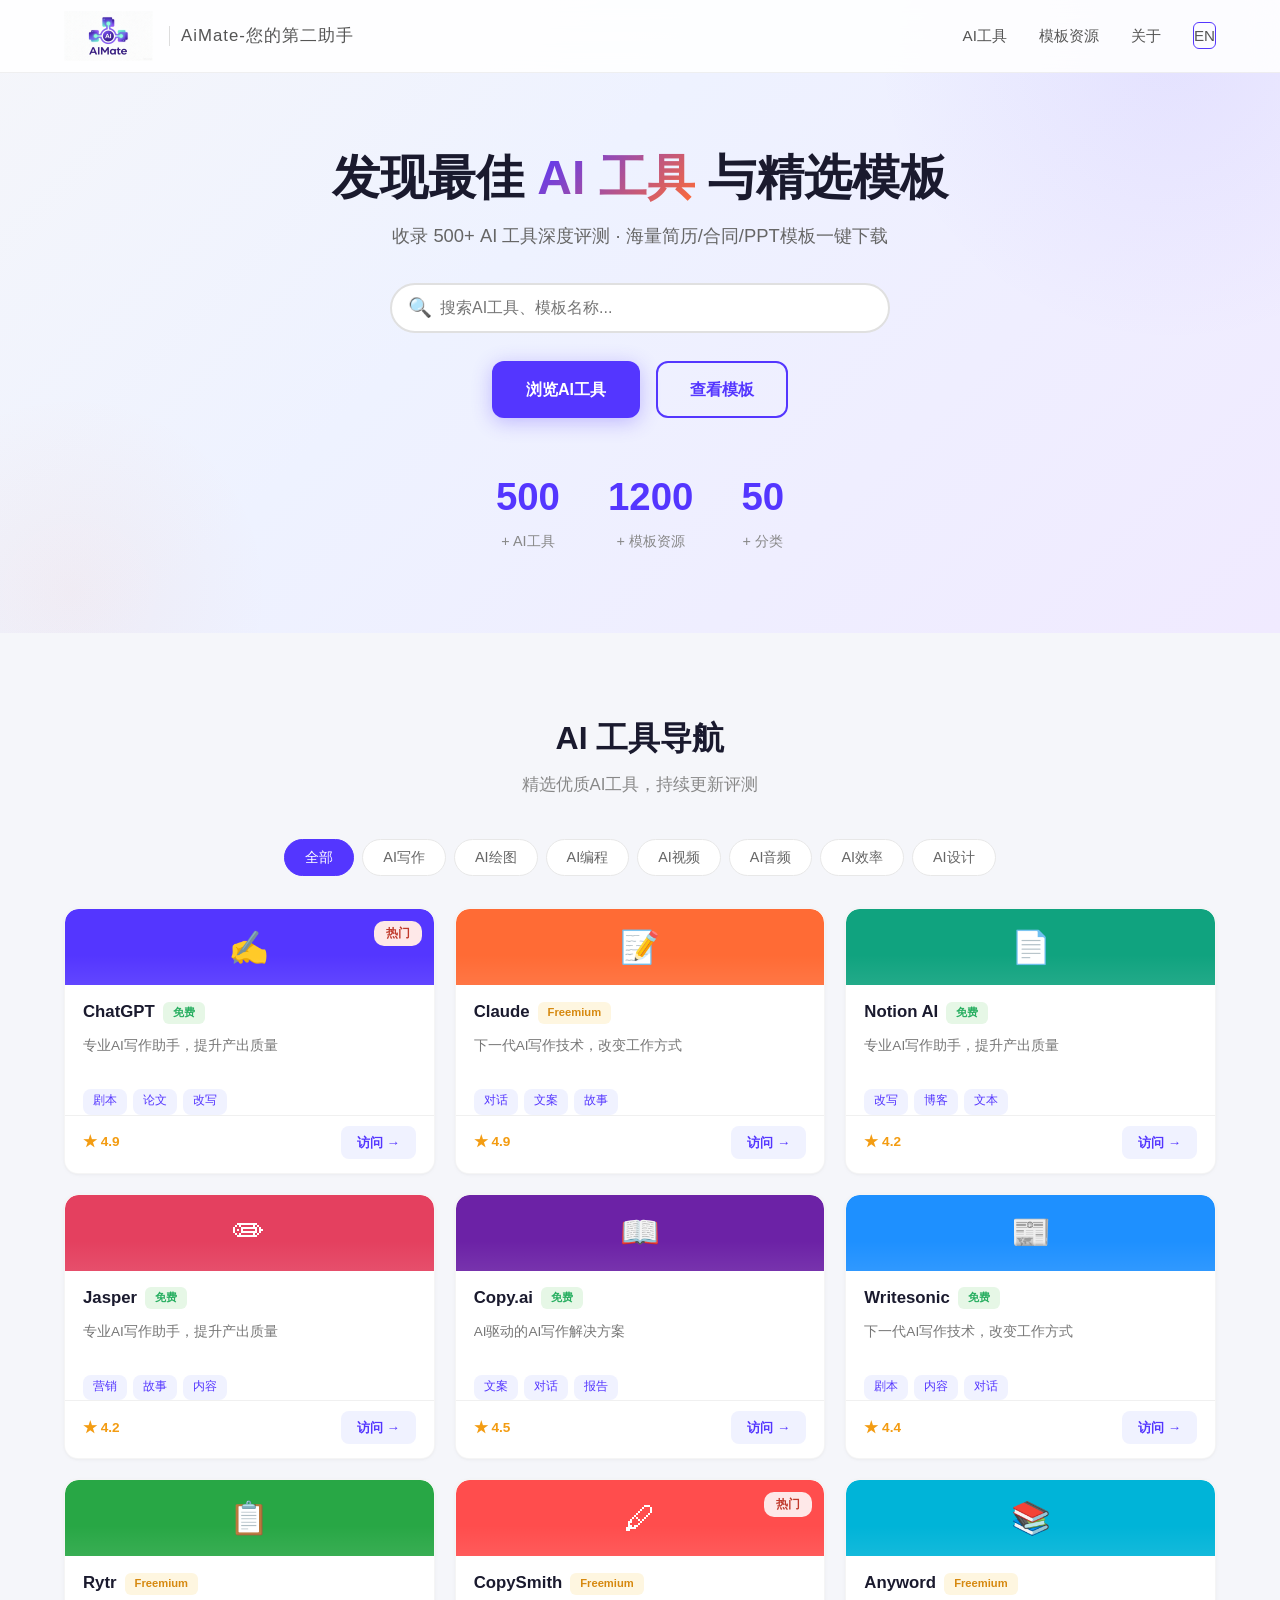
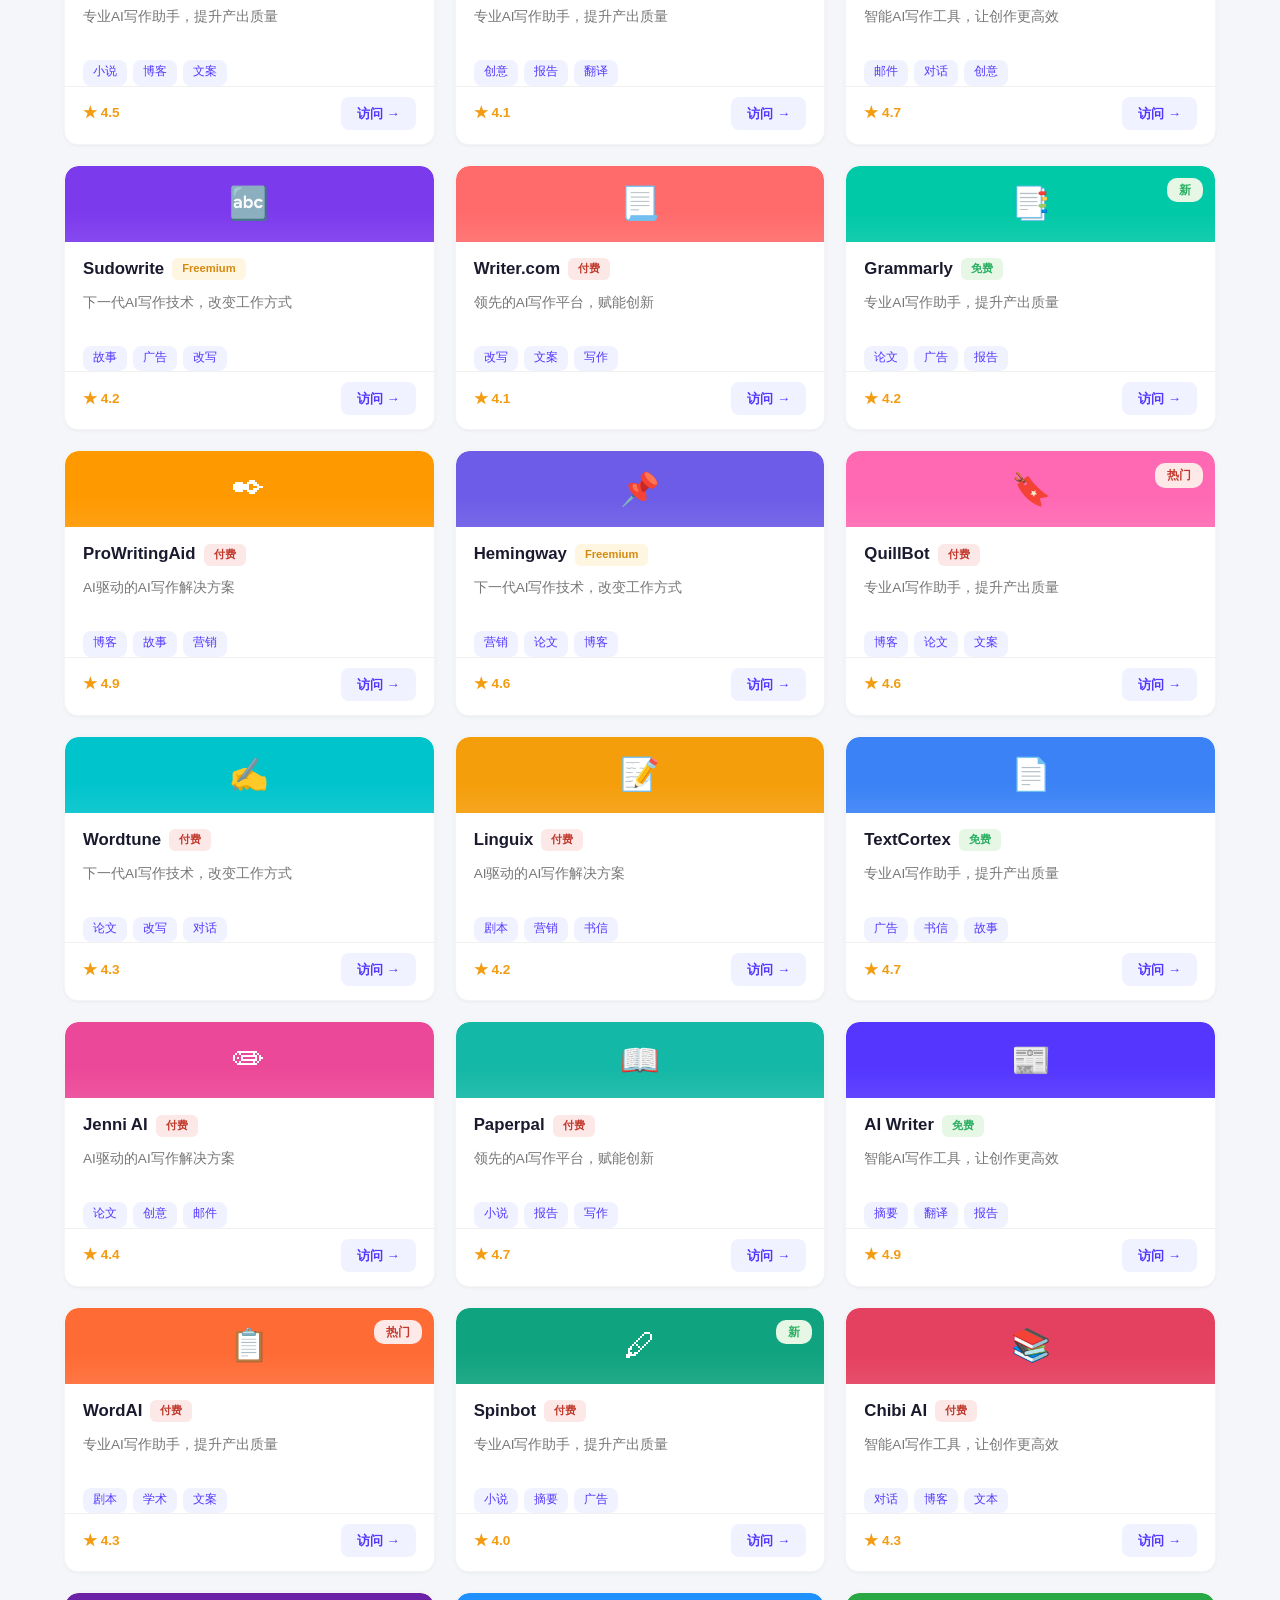
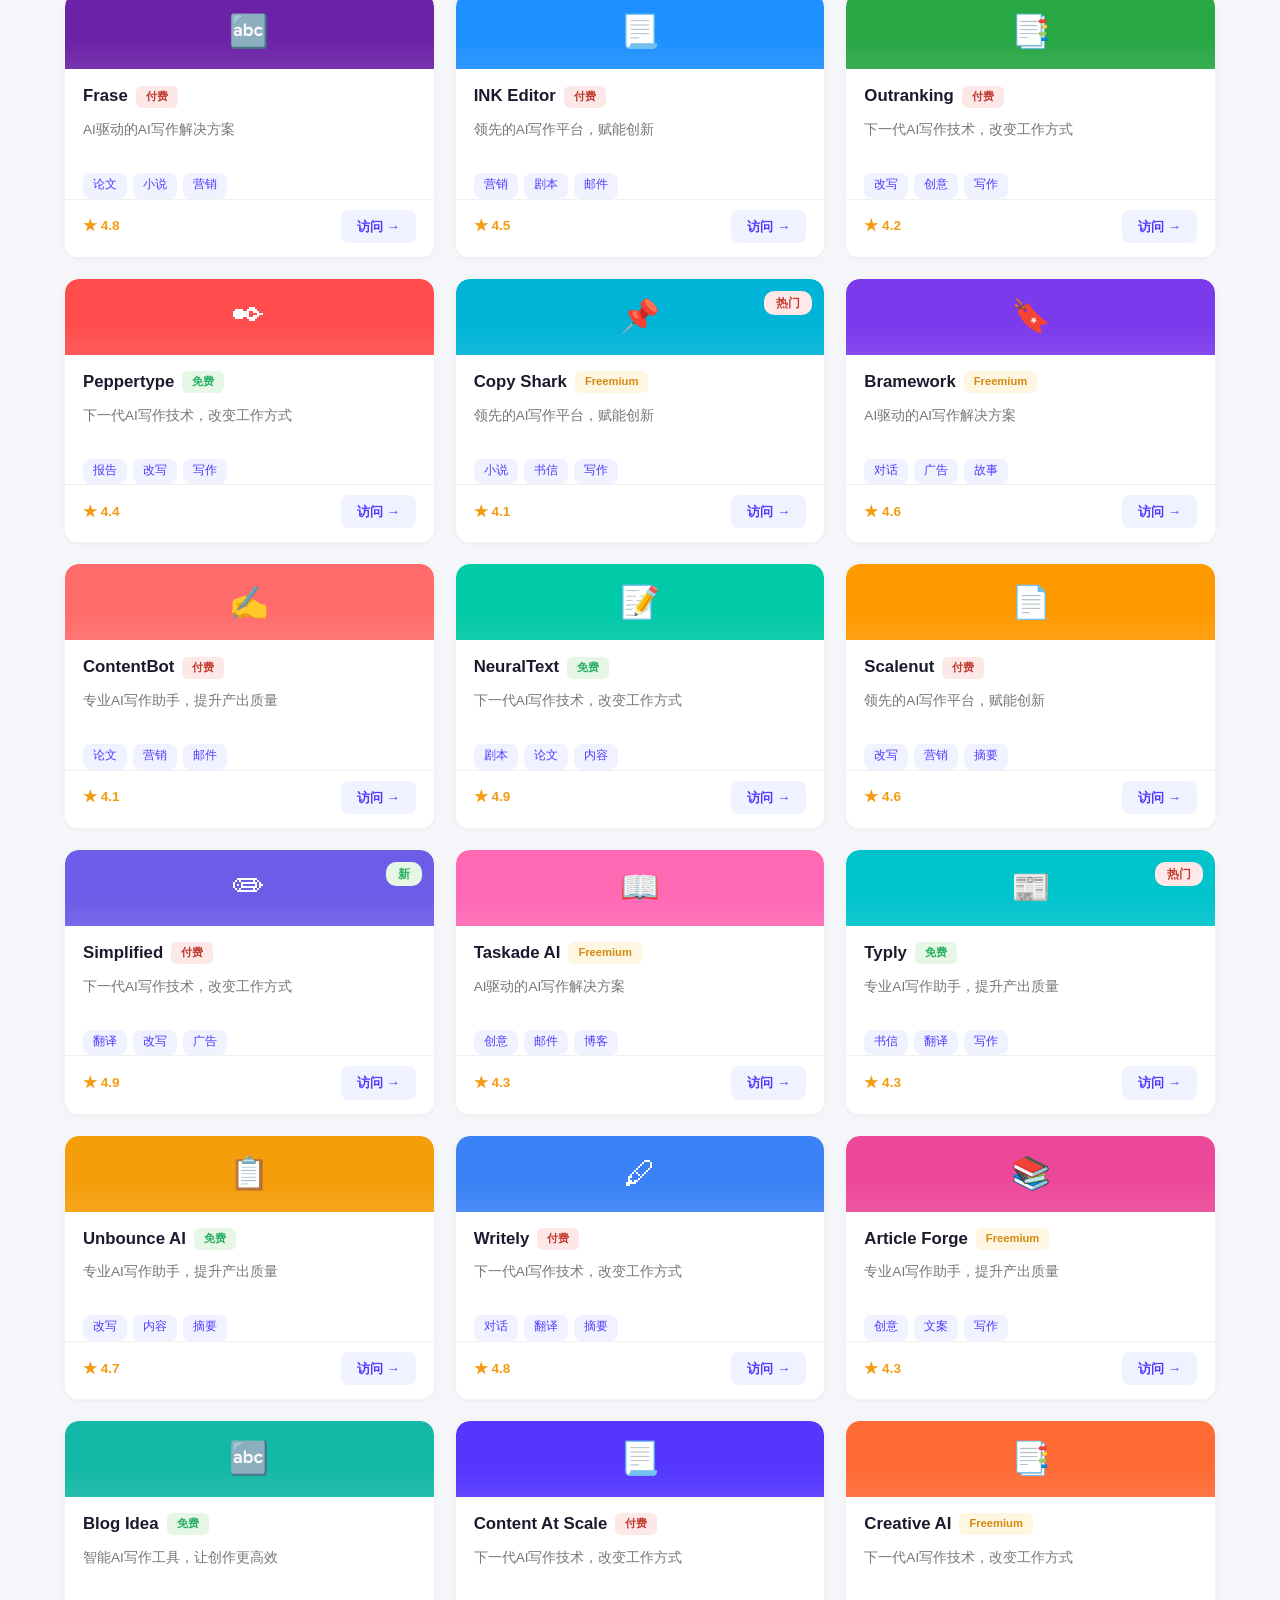
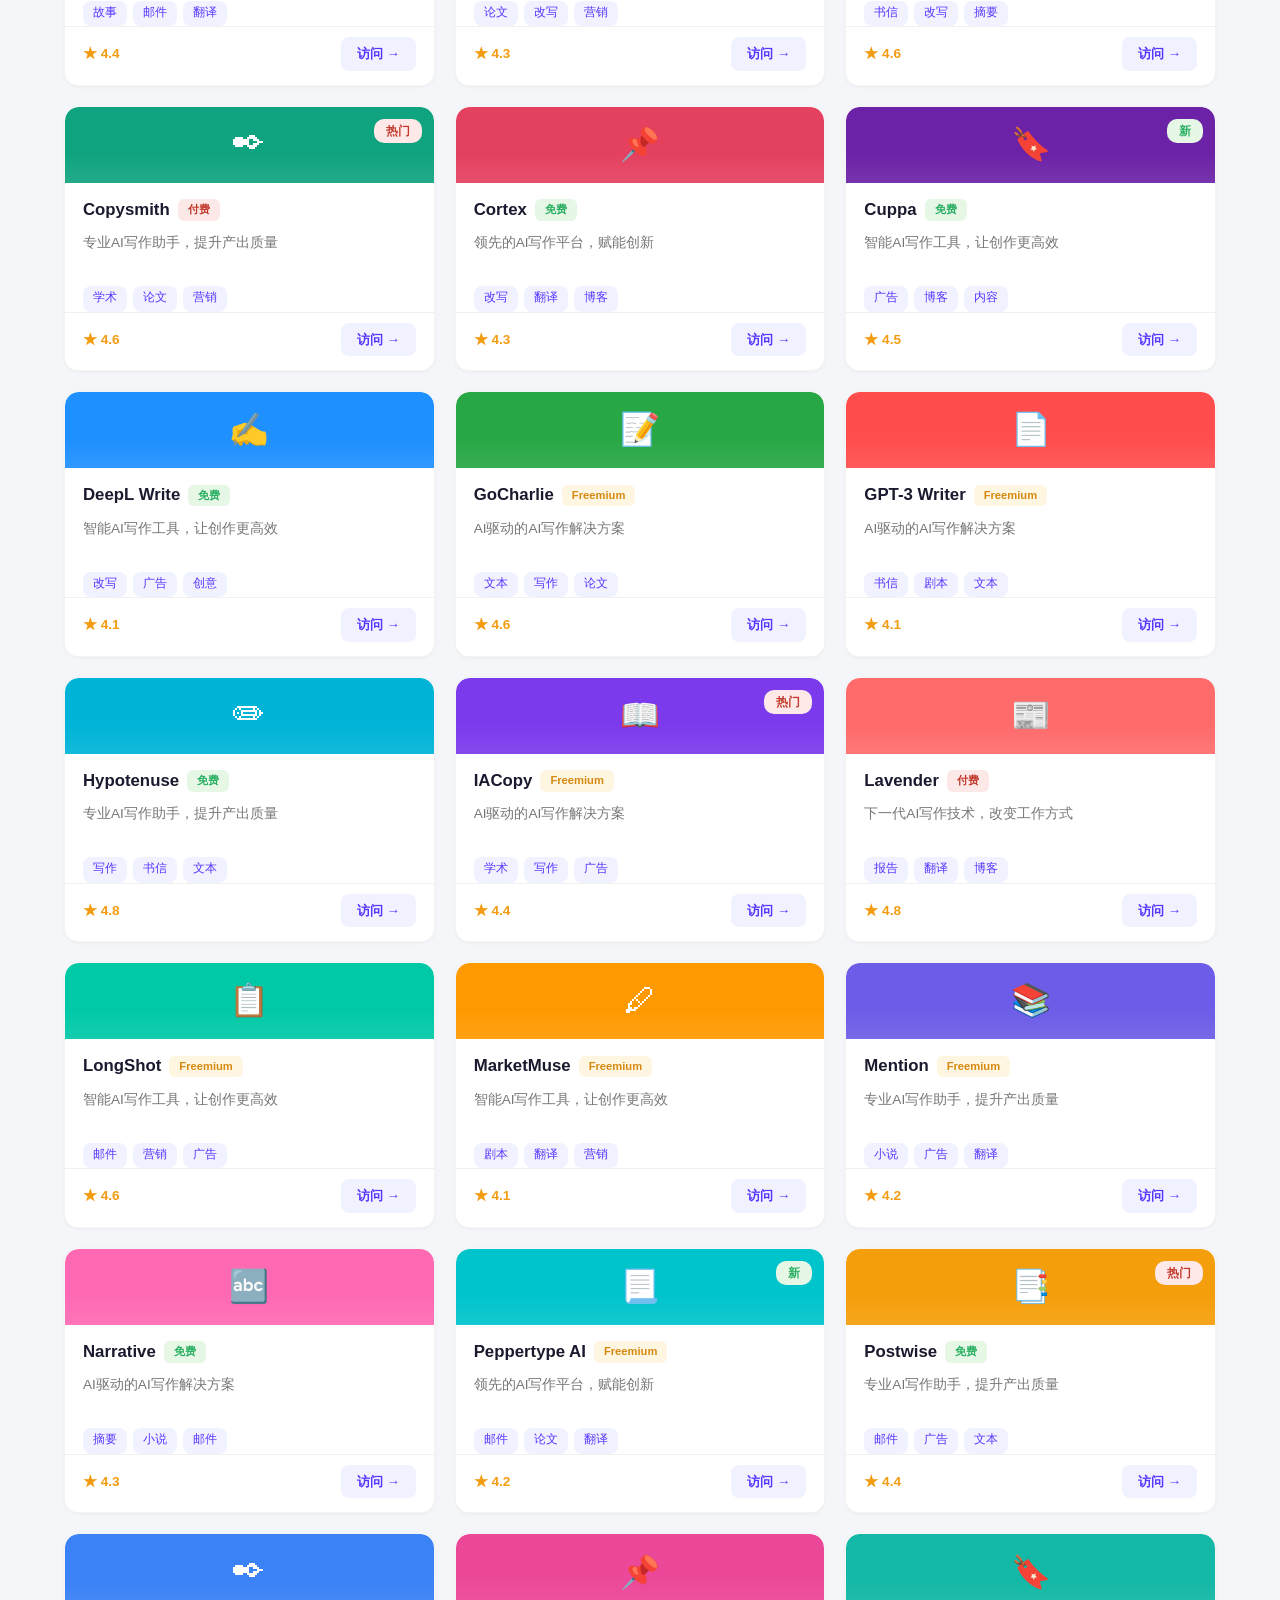
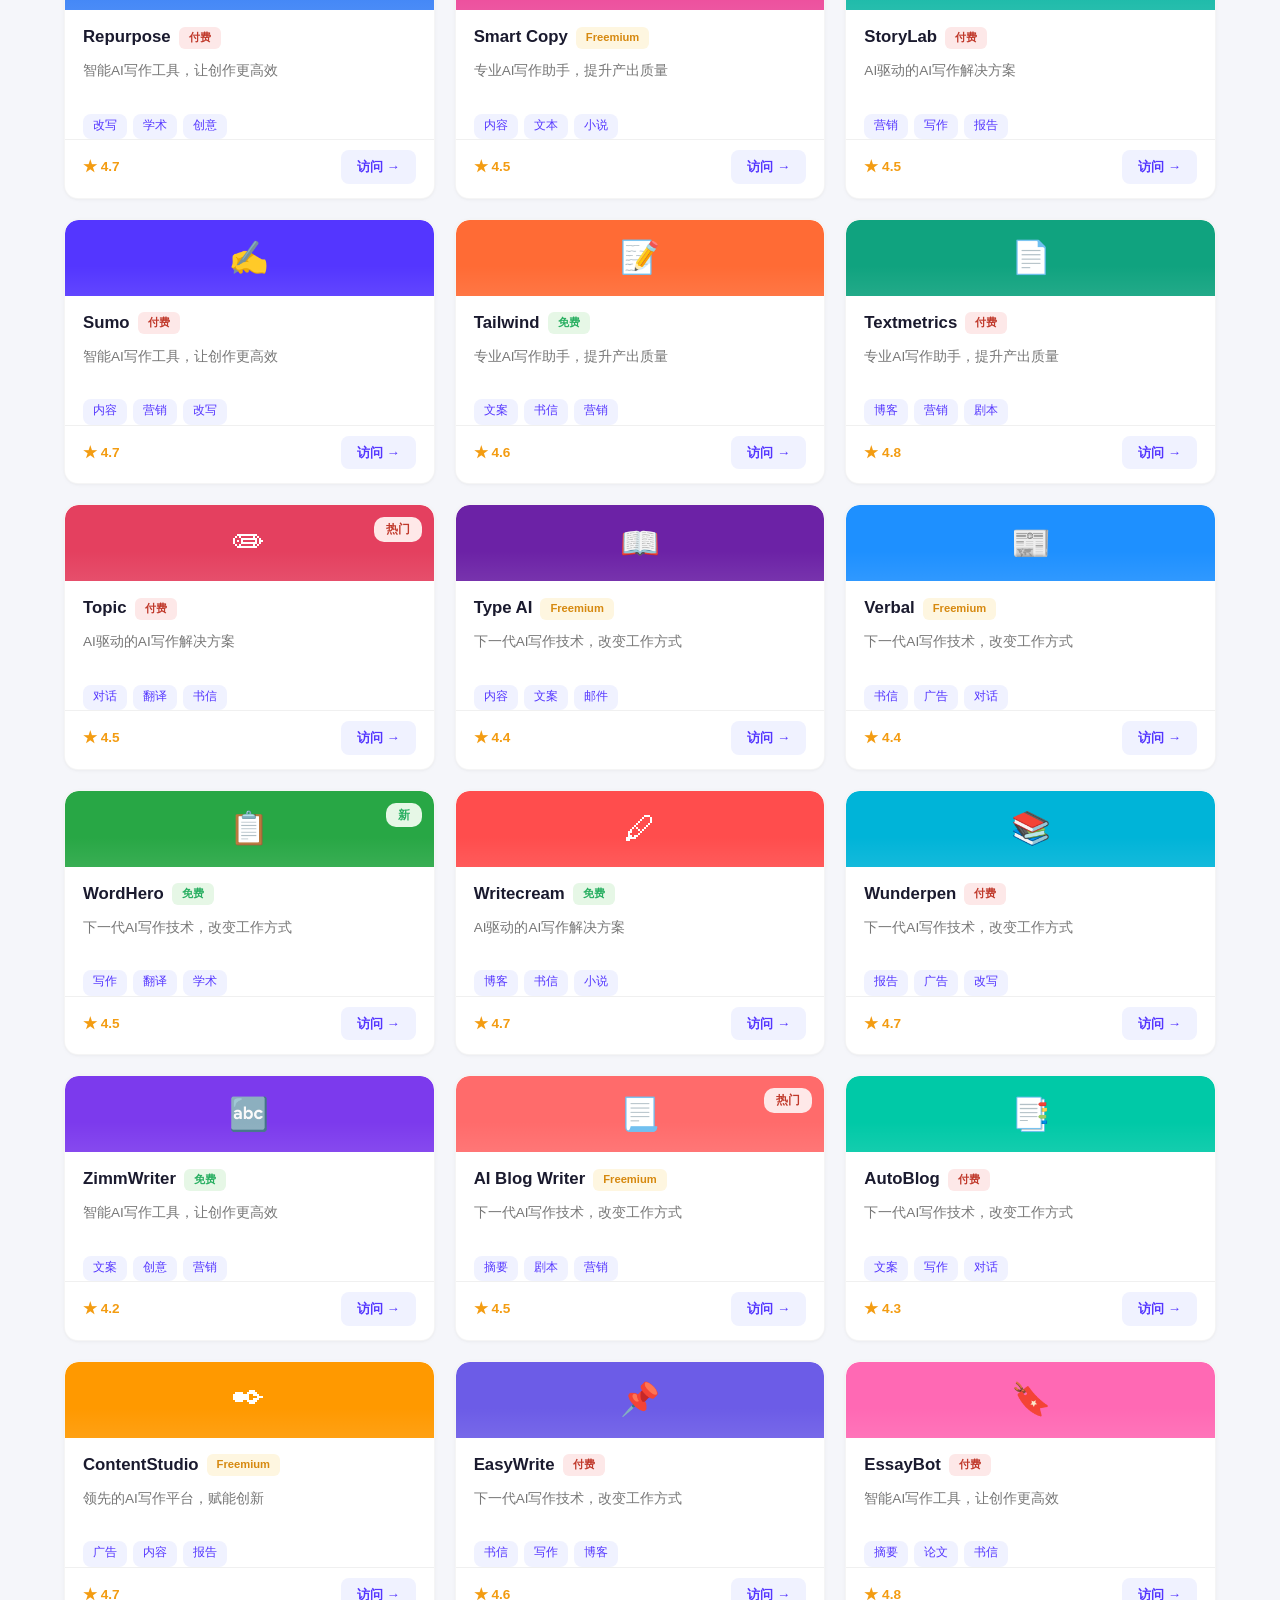
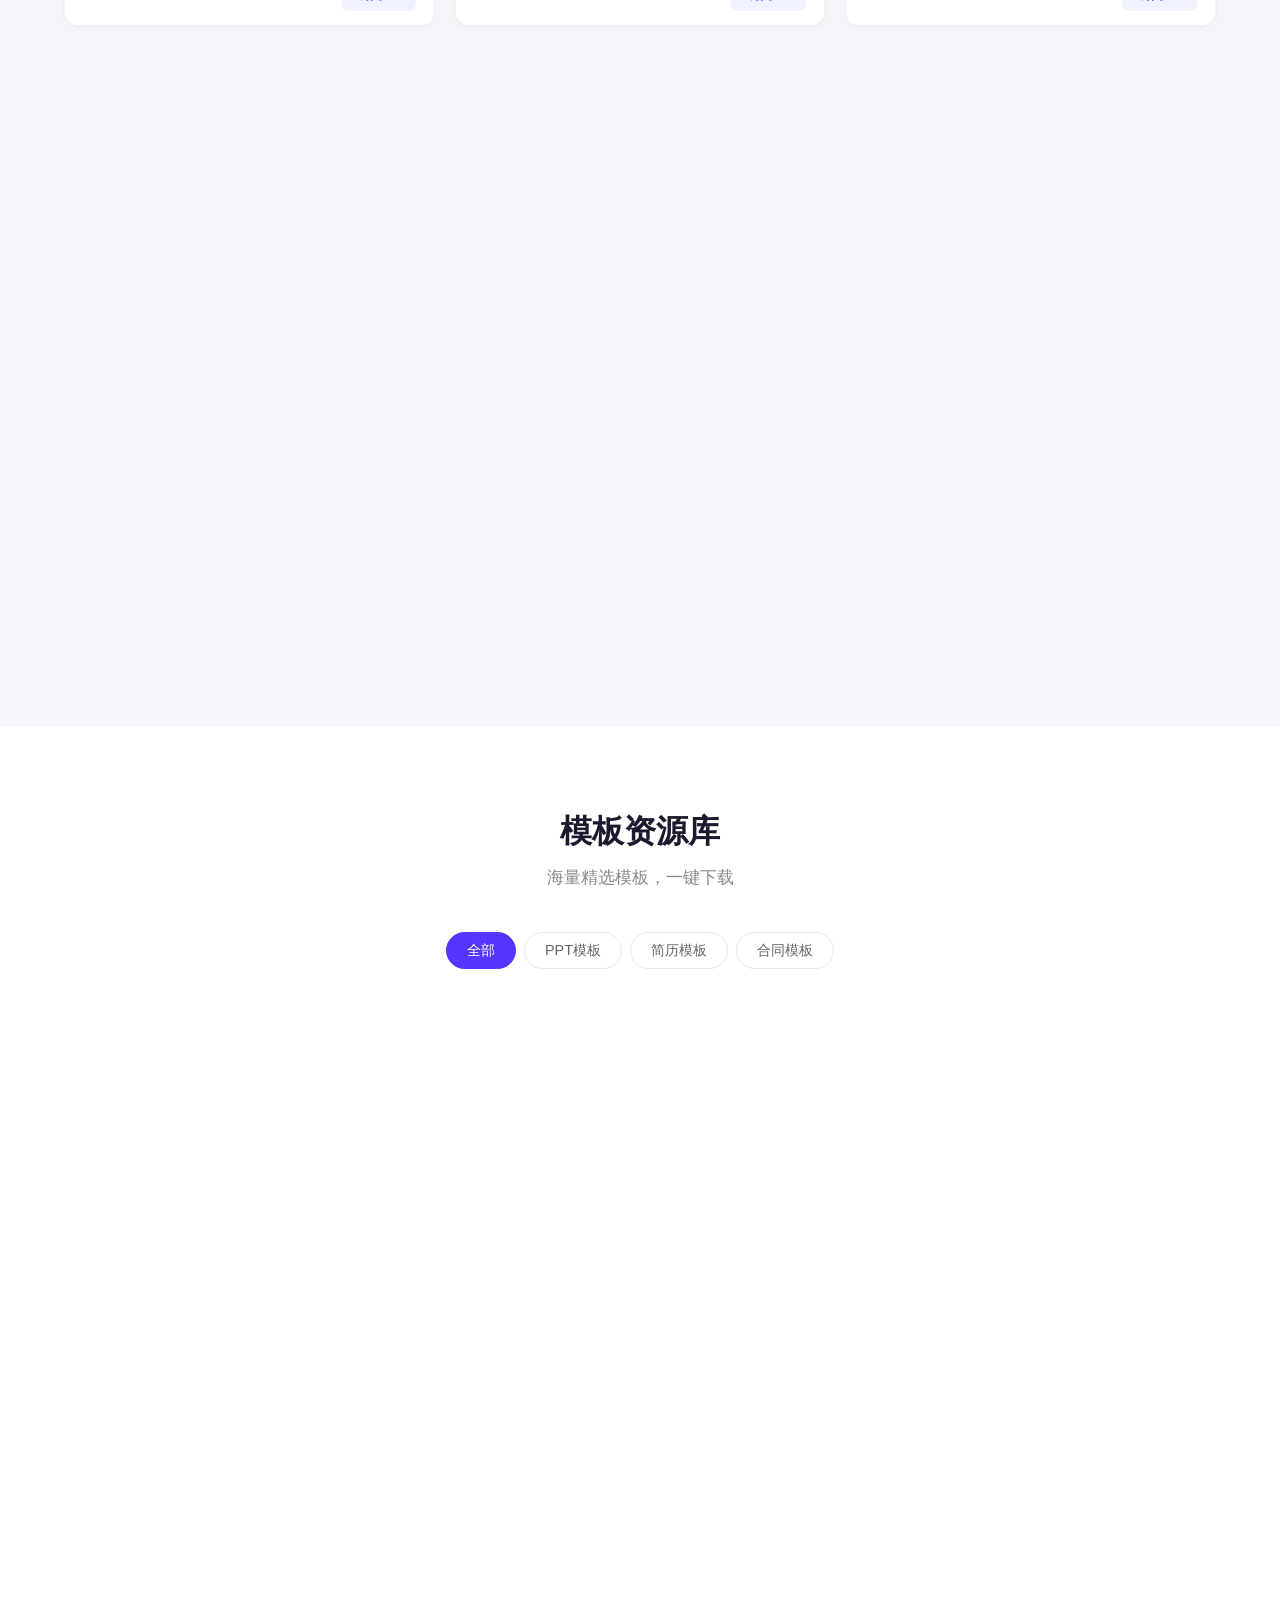
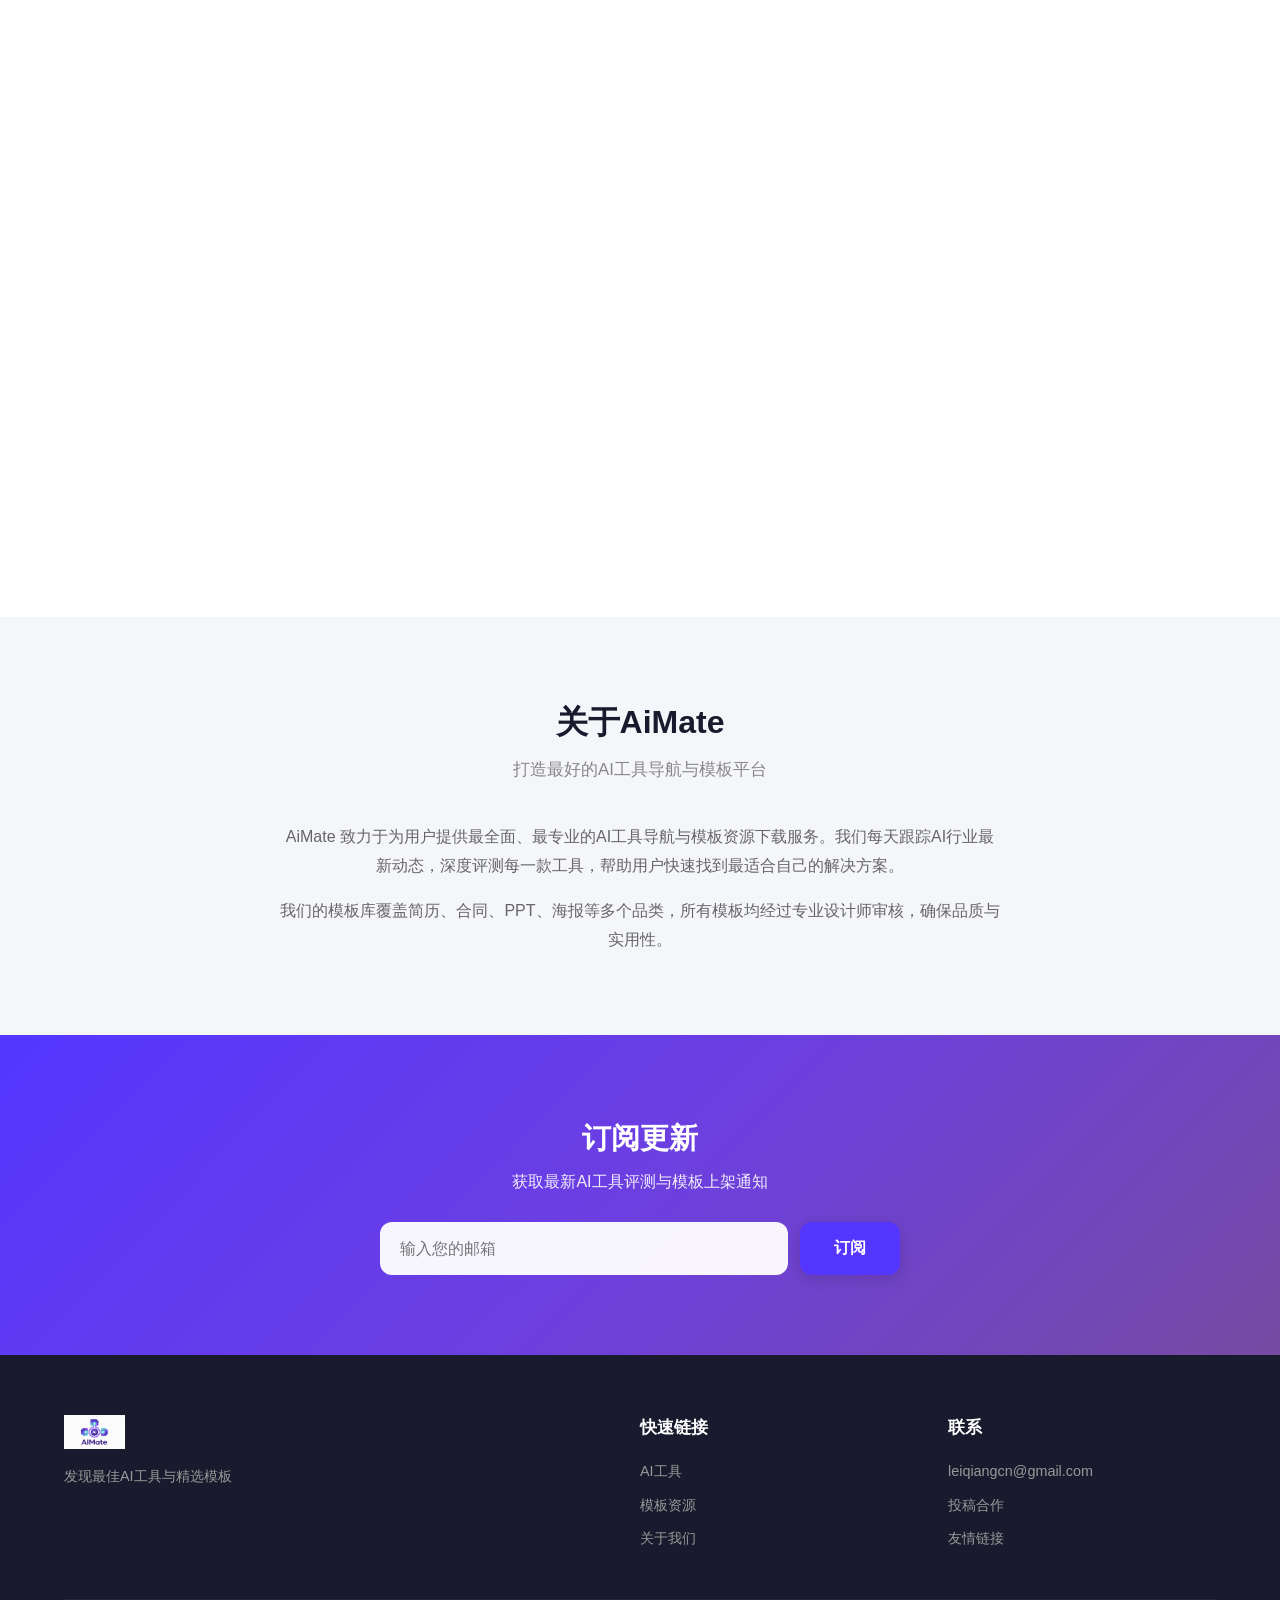
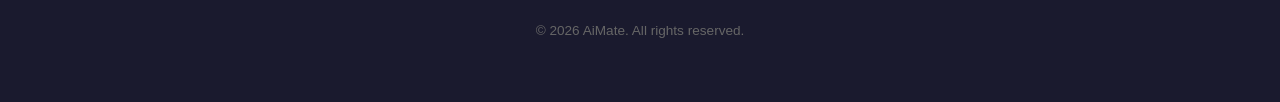
==== index.html @ fe13a9c0 "Add files via upload" ====
<!DOCTYPE html>
<html lang="zh-CN">
<head>
    <meta charset="UTF-8">
    <meta name="viewport" content="width=device-width, initial-scale=1.0">
    <title>AiMate - AI工具导航 · 模板资源站</title>
    <meta name="description" content="AiMate收录500+优质AI工具，涵盖AI写作、AI绘图、AI编程等分类，深度评测每款工具。提供简历模板、合同模板、PPT模板等海量资源免费下载。">
    <meta name="keywords" content="AI工具, AI导航, AI工具网站, 简历模板, 合同模板, PPT模板, AI评测, AIGC, AiMate">
    <meta name="robots" content="index, follow">
    <meta name="author" content="AiMate">
    <meta name="format-detection" content="telephone=no, email=no">

    <meta property="og:title" content="AiMate - AI工具导航 · 模板资源站">
    <meta property="og:description" content="发现最佳AI工具与精选模板，一站式AI工具导航与资源下载平台。">
    <meta property="og:type" content="website">
    <meta property="og:url" content="https://aimate.net">
    <meta property="og:image" content="https://aimate.net/og-image.png">

    <link rel="canonical" href="https://aimate.net">

    <script src="https://cdnjs.cloudflare.com/ajax/libs/jquery/3.7.1/jquery.min.js"></script>
    <link rel="stylesheet" href="css/style.css">
</head>
<body>

<header class="site-header" id="top">
    <div class="container header-inner">
        <a href="/" class="logo"><img src="logo.png" alt="AiMate" class="logo-img"><span class="logo-text">AiMate-您的第二助手</span></a>
        <nav class="main-nav" id="mainNav">
            <ul>
                <li><a href="#ai-tools">AI工具</a></li>
                <li><a href="#templates">模板资源</a></li>
                <li><a href="#about">关于</a></li>
                <li><a href="index-en.html" class="lang-switch">EN</a></li>
            </ul>
        </nav>
        <button class="menu-toggle" id="menuToggle" aria-label="菜单">
            <span></span><span></span><span></span>
        </button>
    </div>
</header>

<section class="hero">
    <div class="container hero-content">
        <h1>发现最佳 <span class="gradient-text">AI 工具</span> 与精选模板</h1>
        <p>收录 500+ AI 工具深度评测 · 海量简历/合同/PPT模板一键下载</p>
        <div class="search-box">
            <input type="text" id="toolSearch" placeholder="搜索AI工具、模板名称..." autocomplete="off">
            <span class="search-icon">🔍</span>
            <button class="search-clear" id="toolSearchClear">✕</button>
        </div>
        <div class="hero-actions">
            <a href="#ai-tools" class="btn btn-primary">浏览AI工具</a>
            <a href="#templates" class="btn btn-outline">查看模板</a>
        </div>
        <div class="hero-stats">
            <div class="stat-item"><span class="stat-num" data-count="500">0</span><span class="stat-label">+ AI工具</span></div>
            <div class="stat-item"><span class="stat-num" data-count="1200">0</span><span class="stat-label">+ 模板资源</span></div>
            <div class="stat-item"><span class="stat-num" data-count="50">0</span><span class="stat-label">+ 分类</span></div>
        </div>
    </div>
</section>

<section class="section" id="ai-tools">
    <div class="container">
        <div class="section-header">
            <h2>AI 工具导航</h2>
            <p>精选优质AI工具，持续更新评测</p>
        </div>
        <div class="filter-bar">
            <button class="filter-btn active" data-filter="all">全部</button>
            <button class="filter-btn" data-filter="writing">AI写作</button>
            <button class="filter-btn" data-filter="image">AI绘图</button>
            <button class="filter-btn" data-filter="code">AI编程</button>
            <button class="filter-btn" data-filter="video">AI视频</button>
            <button class="filter-btn" data-filter="audio">AI音频</button>
            <button class="filter-btn" data-filter="productivity">AI效率</button>
            <button class="filter-btn" data-filter="design">AI设计</button>
        </div>
        <div class="tool-grid" id="toolGrid">
        <!-- TOOLS_AUTO_GENERATED_START -->
            <div class="tool-card" data-category="writing" data-name="ChatGPT">
                <div class="card-badge hot">热门</div>
                <div class="card-icon" style="background:#5436FF">✍</div>
                <div class="card-body">
                    <div class="title-row">
                        <h3>ChatGPT</h3>
                        <div class="card-price price-free">免费</div>
                    </div>
                    <p>专业AI写作助手，提升产出质量</p>
                    <div class="card-tags">
                        <span>剧本</span><span>论文</span><span>改写</span>
                    </div>
                </div>
                <div class="card-footer">
                    <span class="rating">★ 4.9</span>
                    <a href="https://chat.openai.com" target="_blank" rel="nofollow noopener" class="btn-visit">访问 →</a>
                </div>
            </div>

            <div class="tool-card" data-category="writing" data-name="Claude">
                
                <div class="card-icon" style="background:#FF6B35">📝</div>
                <div class="card-body">
                    <div class="title-row">
                        <h3>Claude</h3>
                        <div class="card-price price-freemium">Freemium</div>
                    </div>
                    <p>下一代AI写作技术，改变工作方式</p>
                    <div class="card-tags">
                        <span>对话</span><span>文案</span><span>故事</span>
                    </div>
                </div>
                <div class="card-footer">
                    <span class="rating">★ 4.9</span>
                    <a href="https://claude.ai" target="_blank" rel="nofollow noopener" class="btn-visit">访问 →</a>
                </div>
            </div>

            <div class="tool-card" data-category="writing" data-name="Notion AI">
                
                <div class="card-icon" style="background:#10A37F">📄</div>
                <div class="card-body">
                    <div class="title-row">
                        <h3>Notion AI</h3>
                        <div class="card-price price-free">免费</div>
                    </div>
                    <p>专业AI写作助手，提升产出质量</p>
                    <div class="card-tags">
                        <span>改写</span><span>博客</span><span>文本</span>
                    </div>
                </div>
                <div class="card-footer">
                    <span class="rating">★ 4.2</span>
                    <a href="https://www.notion.so" target="_blank" rel="nofollow noopener" class="btn-visit">访问 →</a>
                </div>
            </div>

            <div class="tool-card" data-category="writing" data-name="Jasper">
                
                <div class="card-icon" style="background:#E4405F">✏</div>
                <div class="card-body">
                    <div class="title-row">
                        <h3>Jasper</h3>
                        <div class="card-price price-free">免费</div>
                    </div>
                    <p>专业AI写作助手，提升产出质量</p>
                    <div class="card-tags">
                        <span>营销</span><span>故事</span><span>内容</span>
                    </div>
                </div>
                <div class="card-footer">
                    <span class="rating">★ 4.2</span>
                    <a href="https://www.jasper.ai" target="_blank" rel="nofollow noopener" class="btn-visit">访问 →</a>
                </div>
            </div>

            <div class="tool-card" data-category="writing" data-name="Copy.ai">
                
                <div class="card-icon" style="background:#6C22A6">📖</div>
                <div class="card-body">
                    <div class="title-row">
                        <h3>Copy.ai</h3>
                        <div class="card-price price-free">免费</div>
                    </div>
                    <p>AI驱动的AI写作解决方案</p>
                    <div class="card-tags">
                        <span>文案</span><span>对话</span><span>报告</span>
                    </div>
                </div>
                <div class="card-footer">
                    <span class="rating">★ 4.5</span>
                    <a href="https://www.copyai.com" target="_blank" rel="nofollow noopener" class="btn-visit">访问 →</a>
                </div>
            </div>

            <div class="tool-card" data-category="writing" data-name="Writesonic">
                
                <div class="card-icon" style="background:#1E90FF">📰</div>
                <div class="card-body">
                    <div class="title-row">
                        <h3>Writesonic</h3>
                        <div class="card-price price-free">免费</div>
                    </div>
                    <p>下一代AI写作技术，改变工作方式</p>
                    <div class="card-tags">
                        <span>剧本</span><span>内容</span><span>对话</span>
                    </div>
                </div>
                <div class="card-footer">
                    <span class="rating">★ 4.4</span>
                    <a href="https://www.writesonic.com" target="_blank" rel="nofollow noopener" class="btn-visit">访问 →</a>
                </div>
            </div>

            <div class="tool-card" data-category="writing" data-name="Rytr">
                
                <div class="card-icon" style="background:#28A745">📋</div>
                <div class="card-body">
                    <div class="title-row">
                        <h3>Rytr</h3>
                        <div class="card-price price-freemium">Freemium</div>
                    </div>
                    <p>专业AI写作助手，提升产出质量</p>
                    <div class="card-tags">
                        <span>小说</span><span>博客</span><span>文案</span>
                    </div>
                </div>
                <div class="card-footer">
                    <span class="rating">★ 4.5</span>
                    <a href="https://www.rytr.com" target="_blank" rel="nofollow noopener" class="btn-visit">访问 →</a>
                </div>
            </div>

            <div class="tool-card" data-category="writing" data-name="CopySmith">
                <div class="card-badge hot">热门</div>
                <div class="card-icon" style="background:#FF4D4D">🖊</div>
                <div class="card-body">
                    <div class="title-row">
                        <h3>CopySmith</h3>
                        <div class="card-price price-freemium">Freemium</div>
                    </div>
                    <p>专业AI写作助手，提升产出质量</p>
                    <div class="card-tags">
                        <span>创意</span><span>报告</span><span>翻译</span>
                    </div>
                </div>
                <div class="card-footer">
                    <span class="rating">★ 4.1</span>
                    <a href="https://www.copysmith.com" target="_blank" rel="nofollow noopener" class="btn-visit">访问 →</a>
                </div>
            </div>

            <div class="tool-card" data-category="writing" data-name="Anyword">
                
                <div class="card-icon" style="background:#00B4D8">📚</div>
                <div class="card-body">
                    <div class="title-row">
                        <h3>Anyword</h3>
                        <div class="card-price price-freemium">Freemium</div>
                    </div>
                    <p>智能AI写作工具，让创作更高效</p>
                    <div class="card-tags">
                        <span>邮件</span><span>对话</span><span>创意</span>
                    </div>
                </div>
                <div class="card-footer">
                    <span class="rating">★ 4.7</span>
                    <a href="https://www.anyword.com" target="_blank" rel="nofollow noopener" class="btn-visit">访问 →</a>
                </div>
            </div>

            <div class="tool-card" data-category="writing" data-name="Sudowrite">
                
                <div class="card-icon" style="background:#7C3AED">🔤</div>
                <div class="card-body">
                    <div class="title-row">
                        <h3>Sudowrite</h3>
                        <div class="card-price price-freemium">Freemium</div>
                    </div>
                    <p>下一代AI写作技术，改变工作方式</p>
                    <div class="card-tags">
                        <span>故事</span><span>广告</span><span>改写</span>
                    </div>
                </div>
                <div class="card-footer">
                    <span class="rating">★ 4.2</span>
                    <a href="https://www.sudowrite.com" target="_blank" rel="nofollow noopener" class="btn-visit">访问 →</a>
                </div>
            </div>

            <div class="tool-card" data-category="writing" data-name="Writer.com">
                
                <div class="card-icon" style="background:#FF6B6B">📃</div>
                <div class="card-body">
                    <div class="title-row">
                        <h3>Writer.com</h3>
                        <div class="card-price price-paid">付费</div>
                    </div>
                    <p>领先的AI写作平台，赋能创新</p>
                    <div class="card-tags">
                        <span>改写</span><span>文案</span><span>写作</span>
                    </div>
                </div>
                <div class="card-footer">
                    <span class="rating">★ 4.1</span>
                    <a href="https://www.writercom.com" target="_blank" rel="nofollow noopener" class="btn-visit">访问 →</a>
                </div>
            </div>

            <div class="tool-card" data-category="writing" data-name="Grammarly">
                <div class="card-badge new">新</div>
                <div class="card-icon" style="background:#00C9A7">📑</div>
                <div class="card-body">
                    <div class="title-row">
                        <h3>Grammarly</h3>
                        <div class="card-price price-free">免费</div>
                    </div>
                    <p>专业AI写作助手，提升产出质量</p>
                    <div class="card-tags">
                        <span>论文</span><span>广告</span><span>报告</span>
                    </div>
                </div>
                <div class="card-footer">
                    <span class="rating">★ 4.2</span>
                    <a href="https://www.grammarly.com" target="_blank" rel="nofollow noopener" class="btn-visit">访问 →</a>
                </div>
            </div>

            <div class="tool-card" data-category="writing" data-name="ProWritingAid">
                
                <div class="card-icon" style="background:#FF9900">✒</div>
                <div class="card-body">
                    <div class="title-row">
                        <h3>ProWritingAid</h3>
                        <div class="card-price price-paid">付费</div>
                    </div>
                    <p>AI驱动的AI写作解决方案</p>
                    <div class="card-tags">
                        <span>博客</span><span>故事</span><span>营销</span>
                    </div>
                </div>
                <div class="card-footer">
                    <span class="rating">★ 4.9</span>
                    <a href="https://www.prowritingaid.com" target="_blank" rel="nofollow noopener" class="btn-visit">访问 →</a>
                </div>
            </div>

            <div class="tool-card" data-category="writing" data-name="Hemingway">
                
                <div class="card-icon" style="background:#6C5CE7">📌</div>
                <div class="card-body">
                    <div class="title-row">
                        <h3>Hemingway</h3>
                        <div class="card-price price-freemium">Freemium</div>
                    </div>
                    <p>下一代AI写作技术，改变工作方式</p>
                    <div class="card-tags">
                        <span>营销</span><span>论文</span><span>博客</span>
                    </div>
                </div>
                <div class="card-footer">
                    <span class="rating">★ 4.6</span>
                    <a href="https://www.hemingway.com" target="_blank" rel="nofollow noopener" class="btn-visit">访问 →</a>
                </div>
            </div>

            <div class="tool-card" data-category="writing" data-name="QuillBot">
                <div class="card-badge hot">热门</div>
                <div class="card-icon" style="background:#FF69B4">🔖</div>
                <div class="card-body">
                    <div class="title-row">
                        <h3>QuillBot</h3>
                        <div class="card-price price-paid">付费</div>
                    </div>
                    <p>专业AI写作助手，提升产出质量</p>
                    <div class="card-tags">
                        <span>博客</span><span>论文</span><span>文案</span>
                    </div>
                </div>
                <div class="card-footer">
                    <span class="rating">★ 4.6</span>
                    <a href="https://www.quillbot.com" target="_blank" rel="nofollow noopener" class="btn-visit">访问 →</a>
                </div>
            </div>

            <div class="tool-card" data-category="writing" data-name="Wordtune">
                
                <div class="card-icon" style="background:#00C4CC">✍</div>
                <div class="card-body">
                    <div class="title-row">
                        <h3>Wordtune</h3>
                        <div class="card-price price-paid">付费</div>
                    </div>
                    <p>下一代AI写作技术，改变工作方式</p>
                    <div class="card-tags">
                        <span>论文</span><span>改写</span><span>对话</span>
                    </div>
                </div>
                <div class="card-footer">
                    <span class="rating">★ 4.3</span>
                    <a href="https://www.wordtune.com" target="_blank" rel="nofollow noopener" class="btn-visit">访问 →</a>
                </div>
            </div>

            <div class="tool-card" data-category="writing" data-name="Linguix">
                
                <div class="card-icon" style="background:#F59E0B">📝</div>
                <div class="card-body">
                    <div class="title-row">
                        <h3>Linguix</h3>
                        <div class="card-price price-paid">付费</div>
                    </div>
                    <p>AI驱动的AI写作解决方案</p>
                    <div class="card-tags">
                        <span>剧本</span><span>营销</span><span>书信</span>
                    </div>
                </div>
                <div class="card-footer">
                    <span class="rating">★ 4.2</span>
                    <a href="https://www.linguix.com" target="_blank" rel="nofollow noopener" class="btn-visit">访问 →</a>
                </div>
            </div>

            <div class="tool-card" data-category="writing" data-name="TextCortex">
                
                <div class="card-icon" style="background:#3B82F6">📄</div>
                <div class="card-body">
                    <div class="title-row">
                        <h3>TextCortex</h3>
                        <div class="card-price price-free">免费</div>
                    </div>
                    <p>专业AI写作助手，提升产出质量</p>
                    <div class="card-tags">
                        <span>广告</span><span>书信</span><span>故事</span>
                    </div>
                </div>
                <div class="card-footer">
                    <span class="rating">★ 4.7</span>
                    <a href="https://www.textcortex.com" target="_blank" rel="nofollow noopener" class="btn-visit">访问 →</a>
                </div>
            </div>

            <div class="tool-card" data-category="writing" data-name="Jenni AI">
                
                <div class="card-icon" style="background:#EC4899">✏</div>
                <div class="card-body">
                    <div class="title-row">
                        <h3>Jenni AI</h3>
                        <div class="card-price price-paid">付费</div>
                    </div>
                    <p>AI驱动的AI写作解决方案</p>
                    <div class="card-tags">
                        <span>论文</span><span>创意</span><span>邮件</span>
                    </div>
                </div>
                <div class="card-footer">
                    <span class="rating">★ 4.4</span>
                    <a href="https://www.jenniai.com" target="_blank" rel="nofollow noopener" class="btn-visit">访问 →</a>
                </div>
            </div>

            <div class="tool-card" data-category="writing" data-name="Paperpal">
                
                <div class="card-icon" style="background:#14B8A6">📖</div>
                <div class="card-body">
                    <div class="title-row">
                        <h3>Paperpal</h3>
                        <div class="card-price price-paid">付费</div>
                    </div>
                    <p>领先的AI写作平台，赋能创新</p>
                    <div class="card-tags">
                        <span>小说</span><span>报告</span><span>写作</span>
                    </div>
                </div>
                <div class="card-footer">
                    <span class="rating">★ 4.7</span>
                    <a href="https://www.paperpal.com" target="_blank" rel="nofollow noopener" class="btn-visit">访问 →</a>
                </div>
            </div>

            <div class="tool-card" data-category="writing" data-name="AI Writer">
                
                <div class="card-icon" style="background:#5436FF">📰</div>
                <div class="card-body">
                    <div class="title-row">
                        <h3>AI Writer</h3>
                        <div class="card-price price-free">免费</div>
                    </div>
                    <p>智能AI写作工具，让创作更高效</p>
                    <div class="card-tags">
                        <span>摘要</span><span>翻译</span><span>报告</span>
                    </div>
                </div>
                <div class="card-footer">
                    <span class="rating">★ 4.9</span>
                    <a href="https://www.aiwriter.com" target="_blank" rel="nofollow noopener" class="btn-visit">访问 →</a>
                </div>
            </div>

            <div class="tool-card" data-category="writing" data-name="WordAI">
                <div class="card-badge hot">热门</div>
                <div class="card-icon" style="background:#FF6B35">📋</div>
                <div class="card-body">
                    <div class="title-row">
                        <h3>WordAI</h3>
                        <div class="card-price price-paid">付费</div>
                    </div>
                    <p>专业AI写作助手，提升产出质量</p>
                    <div class="card-tags">
                        <span>剧本</span><span>学术</span><span>文案</span>
                    </div>
                </div>
                <div class="card-footer">
                    <span class="rating">★ 4.3</span>
                    <a href="https://www.wordai.com" target="_blank" rel="nofollow noopener" class="btn-visit">访问 →</a>
                </div>
            </div>

            <div class="tool-card" data-category="writing" data-name="Spinbot">
                <div class="card-badge new">新</div>
                <div class="card-icon" style="background:#10A37F">🖊</div>
                <div class="card-body">
                    <div class="title-row">
                        <h3>Spinbot</h3>
                        <div class="card-price price-paid">付费</div>
                    </div>
                    <p>专业AI写作助手，提升产出质量</p>
                    <div class="card-tags">
                        <span>小说</span><span>摘要</span><span>广告</span>
                    </div>
                </div>
                <div class="card-footer">
                    <span class="rating">★ 4.0</span>
                    <a href="https://www.spinbot.com" target="_blank" rel="nofollow noopener" class="btn-visit">访问 →</a>
                </div>
            </div>

            <div class="tool-card" data-category="writing" data-name="Chibi AI">
                
                <div class="card-icon" style="background:#E4405F">📚</div>
                <div class="card-body">
                    <div class="title-row">
                        <h3>Chibi AI</h3>
                        <div class="card-price price-paid">付费</div>
                    </div>
                    <p>智能AI写作工具，让创作更高效</p>
                    <div class="card-tags">
                        <span>对话</span><span>博客</span><span>文本</span>
                    </div>
                </div>
                <div class="card-footer">
                    <span class="rating">★ 4.3</span>
                    <a href="https://www.chibiai.com" target="_blank" rel="nofollow noopener" class="btn-visit">访问 →</a>
                </div>
            </div>

            <div class="tool-card" data-category="writing" data-name="Frase">
                
                <div class="card-icon" style="background:#6C22A6">🔤</div>
                <div class="card-body">
                    <div class="title-row">
                        <h3>Frase</h3>
                        <div class="card-price price-paid">付费</div>
                    </div>
                    <p>AI驱动的AI写作解决方案</p>
                    <div class="card-tags">
                        <span>论文</span><span>小说</span><span>营销</span>
                    </div>
                </div>
                <div class="card-footer">
                    <span class="rating">★ 4.8</span>
                    <a href="https://www.frase.com" target="_blank" rel="nofollow noopener" class="btn-visit">访问 →</a>
                </div>
            </div>

            <div class="tool-card" data-category="writing" data-name="INK Editor">
                
                <div class="card-icon" style="background:#1E90FF">📃</div>
                <div class="card-body">
                    <div class="title-row">
                        <h3>INK Editor</h3>
                        <div class="card-price price-paid">付费</div>
                    </div>
                    <p>领先的AI写作平台，赋能创新</p>
                    <div class="card-tags">
                        <span>营销</span><span>剧本</span><span>邮件</span>
                    </div>
                </div>
                <div class="card-footer">
                    <span class="rating">★ 4.5</span>
                    <a href="https://www.inkeditor.com" target="_blank" rel="nofollow noopener" class="btn-visit">访问 →</a>
                </div>
            </div>

            <div class="tool-card" data-category="writing" data-name="Outranking">
                
                <div class="card-icon" style="background:#28A745">📑</div>
                <div class="card-body">
                    <div class="title-row">
                        <h3>Outranking</h3>
                        <div class="card-price price-paid">付费</div>
                    </div>
                    <p>下一代AI写作技术，改变工作方式</p>
                    <div class="card-tags">
                        <span>改写</span><span>创意</span><span>写作</span>
                    </div>
                </div>
                <div class="card-footer">
                    <span class="rating">★ 4.2</span>
                    <a href="https://www.outranking.com" target="_blank" rel="nofollow noopener" class="btn-visit">访问 →</a>
                </div>
            </div>

            <div class="tool-card" data-category="writing" data-name="Peppertype">
                
                <div class="card-icon" style="background:#FF4D4D">✒</div>
                <div class="card-body">
                    <div class="title-row">
                        <h3>Peppertype</h3>
                        <div class="card-price price-free">免费</div>
                    </div>
                    <p>下一代AI写作技术，改变工作方式</p>
                    <div class="card-tags">
                        <span>报告</span><span>改写</span><span>写作</span>
                    </div>
                </div>
                <div class="card-footer">
                    <span class="rating">★ 4.4</span>
                    <a href="https://www.peppertype.com" target="_blank" rel="nofollow noopener" class="btn-visit">访问 →</a>
                </div>
            </div>

            <div class="tool-card" data-category="writing" data-name="Copy Shark">
                <div class="card-badge hot">热门</div>
                <div class="card-icon" style="background:#00B4D8">📌</div>
                <div class="card-body">
                    <div class="title-row">
                        <h3>Copy Shark</h3>
                        <div class="card-price price-freemium">Freemium</div>
                    </div>
                    <p>领先的AI写作平台，赋能创新</p>
                    <div class="card-tags">
                        <span>小说</span><span>书信</span><span>写作</span>
                    </div>
                </div>
                <div class="card-footer">
                    <span class="rating">★ 4.1</span>
                    <a href="https://www.copyshark.com" target="_blank" rel="nofollow noopener" class="btn-visit">访问 →</a>
                </div>
            </div>

            <div class="tool-card" data-category="writing" data-name="Bramework">
                
                <div class="card-icon" style="background:#7C3AED">🔖</div>
                <div class="card-body">
                    <div class="title-row">
                        <h3>Bramework</h3>
                        <div class="card-price price-freemium">Freemium</div>
                    </div>
                    <p>AI驱动的AI写作解决方案</p>
                    <div class="card-tags">
                        <span>对话</span><span>广告</span><span>故事</span>
                    </div>
                </div>
                <div class="card-footer">
                    <span class="rating">★ 4.6</span>
                    <a href="https://www.bramework.com" target="_blank" rel="nofollow noopener" class="btn-visit">访问 →</a>
                </div>
            </div>

            <div class="tool-card" data-category="writing" data-name="ContentBot">
                
                <div class="card-icon" style="background:#FF6B6B">✍</div>
                <div class="card-body">
                    <div class="title-row">
                        <h3>ContentBot</h3>
                        <div class="card-price price-paid">付费</div>
                    </div>
                    <p>专业AI写作助手，提升产出质量</p>
                    <div class="card-tags">
                        <span>论文</span><span>营销</span><span>邮件</span>
                    </div>
                </div>
                <div class="card-footer">
                    <span class="rating">★ 4.1</span>
                    <a href="https://www.contentbot.com" target="_blank" rel="nofollow noopener" class="btn-visit">访问 →</a>
                </div>
            </div>

            <div class="tool-card" data-category="writing" data-name="NeuralText">
                
                <div class="card-icon" style="background:#00C9A7">📝</div>
                <div class="card-body">
                    <div class="title-row">
                        <h3>NeuralText</h3>
                        <div class="card-price price-free">免费</div>
                    </div>
                    <p>下一代AI写作技术，改变工作方式</p>
                    <div class="card-tags">
                        <span>剧本</span><span>论文</span><span>内容</span>
                    </div>
                </div>
                <div class="card-footer">
                    <span class="rating">★ 4.9</span>
                    <a href="https://www.neuraltext.com" target="_blank" rel="nofollow noopener" class="btn-visit">访问 →</a>
                </div>
            </div>

            <div class="tool-card" data-category="writing" data-name="Scalenut">
                
                <div class="card-icon" style="background:#FF9900">📄</div>
                <div class="card-body">
                    <div class="title-row">
                        <h3>Scalenut</h3>
                        <div class="card-price price-paid">付费</div>
                    </div>
                    <p>领先的AI写作平台，赋能创新</p>
                    <div class="card-tags">
                        <span>改写</span><span>营销</span><span>摘要</span>
                    </div>
                </div>
                <div class="card-footer">
                    <span class="rating">★ 4.6</span>
                    <a href="https://www.scalenut.com" target="_blank" rel="nofollow noopener" class="btn-visit">访问 →</a>
                </div>
            </div>

            <div class="tool-card" data-category="writing" data-name="Simplified">
                <div class="card-badge new">新</div>
                <div class="card-icon" style="background:#6C5CE7">✏</div>
                <div class="card-body">
                    <div class="title-row">
                        <h3>Simplified</h3>
                        <div class="card-price price-paid">付费</div>
                    </div>
                    <p>下一代AI写作技术，改变工作方式</p>
                    <div class="card-tags">
                        <span>翻译</span><span>改写</span><span>广告</span>
                    </div>
                </div>
                <div class="card-footer">
                    <span class="rating">★ 4.9</span>
                    <a href="https://www.simplified.com" target="_blank" rel="nofollow noopener" class="btn-visit">访问 →</a>
                </div>
            </div>

            <div class="tool-card" data-category="writing" data-name="Taskade AI">
                
                <div class="card-icon" style="background:#FF69B4">📖</div>
                <div class="card-body">
                    <div class="title-row">
                        <h3>Taskade AI</h3>
                        <div class="card-price price-freemium">Freemium</div>
                    </div>
                    <p>AI驱动的AI写作解决方案</p>
                    <div class="card-tags">
                        <span>创意</span><span>邮件</span><span>博客</span>
                    </div>
                </div>
                <div class="card-footer">
                    <span class="rating">★ 4.3</span>
                    <a href="https://www.taskadeai.com" target="_blank" rel="nofollow noopener" class="btn-visit">访问 →</a>
                </div>
            </div>

            <div class="tool-card" data-category="writing" data-name="Typly">
                <div class="card-badge hot">热门</div>
                <div class="card-icon" style="background:#00C4CC">📰</div>
                <div class="card-body">
                    <div class="title-row">
                        <h3>Typly</h3>
                        <div class="card-price price-free">免费</div>
                    </div>
                    <p>专业AI写作助手，提升产出质量</p>
                    <div class="card-tags">
                        <span>书信</span><span>翻译</span><span>写作</span>
                    </div>
                </div>
                <div class="card-footer">
                    <span class="rating">★ 4.3</span>
                    <a href="https://www.typly.com" target="_blank" rel="nofollow noopener" class="btn-visit">访问 →</a>
                </div>
            </div>

            <div class="tool-card" data-category="writing" data-name="Unbounce AI">
                
                <div class="card-icon" style="background:#F59E0B">📋</div>
                <div class="card-body">
                    <div class="title-row">
                        <h3>Unbounce AI</h3>
                        <div class="card-price price-free">免费</div>
                    </div>
                    <p>专业AI写作助手，提升产出质量</p>
                    <div class="card-tags">
                        <span>改写</span><span>内容</span><span>摘要</span>
                    </div>
                </div>
                <div class="card-footer">
                    <span class="rating">★ 4.7</span>
                    <a href="https://www.unbounceai.com" target="_blank" rel="nofollow noopener" class="btn-visit">访问 →</a>
                </div>
            </div>

            <div class="tool-card" data-category="writing" data-name="Writely">
                
                <div class="card-icon" style="background:#3B82F6">🖊</div>
                <div class="card-body">
                    <div class="title-row">
                        <h3>Writely</h3>
                        <div class="card-price price-paid">付费</div>
                    </div>
                    <p>下一代AI写作技术，改变工作方式</p>
                    <div class="card-tags">
                        <span>对话</span><span>翻译</span><span>摘要</span>
                    </div>
                </div>
                <div class="card-footer">
                    <span class="rating">★ 4.8</span>
                    <a href="https://www.writely.com" target="_blank" rel="nofollow noopener" class="btn-visit">访问 →</a>
                </div>
            </div>

            <div class="tool-card" data-category="writing" data-name="Article Forge">
                
                <div class="card-icon" style="background:#EC4899">📚</div>
                <div class="card-body">
                    <div class="title-row">
                        <h3>Article Forge</h3>
                        <div class="card-price price-freemium">Freemium</div>
                    </div>
                    <p>专业AI写作助手，提升产出质量</p>
                    <div class="card-tags">
                        <span>创意</span><span>文案</span><span>写作</span>
                    </div>
                </div>
                <div class="card-footer">
                    <span class="rating">★ 4.3</span>
                    <a href="https://www.articleforge.com" target="_blank" rel="nofollow noopener" class="btn-visit">访问 →</a>
                </div>
            </div>

            <div class="tool-card" data-category="writing" data-name="Blog Idea">
                
                <div class="card-icon" style="background:#14B8A6">🔤</div>
                <div class="card-body">
                    <div class="title-row">
                        <h3>Blog Idea</h3>
                        <div class="card-price price-free">免费</div>
                    </div>
                    <p>智能AI写作工具，让创作更高效</p>
                    <div class="card-tags">
                        <span>故事</span><span>邮件</span><span>翻译</span>
                    </div>
                </div>
                <div class="card-footer">
                    <span class="rating">★ 4.4</span>
                    <a href="https://www.blogidea.com" target="_blank" rel="nofollow noopener" class="btn-visit">访问 →</a>
                </div>
            </div>

            <div class="tool-card" data-category="writing" data-name="Content At Scale">
                
                <div class="card-icon" style="background:#5436FF">📃</div>
                <div class="card-body">
                    <div class="title-row">
                        <h3>Content At Scale</h3>
                        <div class="card-price price-paid">付费</div>
                    </div>
                    <p>下一代AI写作技术，改变工作方式</p>
                    <div class="card-tags">
                        <span>论文</span><span>改写</span><span>营销</span>
                    </div>
                </div>
                <div class="card-footer">
                    <span class="rating">★ 4.3</span>
                    <a href="https://www.contentatscale.com" target="_blank" rel="nofollow noopener" class="btn-visit">访问 →</a>
                </div>
            </div>

            <div class="tool-card" data-category="writing" data-name="Creative AI">
                
                <div class="card-icon" style="background:#FF6B35">📑</div>
                <div class="card-body">
                    <div class="title-row">
                        <h3>Creative AI</h3>
                        <div class="card-price price-freemium">Freemium</div>
                    </div>
                    <p>下一代AI写作技术，改变工作方式</p>
                    <div class="card-tags">
                        <span>书信</span><span>改写</span><span>摘要</span>
                    </div>
                </div>
                <div class="card-footer">
                    <span class="rating">★ 4.6</span>
                    <a href="https://www.creativeai.com" target="_blank" rel="nofollow noopener" class="btn-visit">访问 →</a>
                </div>
            </div>

            <div class="tool-card" data-category="writing" data-name="Copysmith">
                <div class="card-badge hot">热门</div>
                <div class="card-icon" style="background:#10A37F">✒</div>
                <div class="card-body">
                    <div class="title-row">
                        <h3>Copysmith</h3>
                        <div class="card-price price-paid">付费</div>
                    </div>
                    <p>专业AI写作助手，提升产出质量</p>
                    <div class="card-tags">
                        <span>学术</span><span>论文</span><span>营销</span>
                    </div>
                </div>
                <div class="card-footer">
                    <span class="rating">★ 4.6</span>
                    <a href="https://www.copysmith.com" target="_blank" rel="nofollow noopener" class="btn-visit">访问 →</a>
                </div>
            </div>

            <div class="tool-card" data-category="writing" data-name="Cortex">
                
                <div class="card-icon" style="background:#E4405F">📌</div>
                <div class="card-body">
                    <div class="title-row">
                        <h3>Cortex</h3>
                        <div class="card-price price-free">免费</div>
                    </div>
                    <p>领先的AI写作平台，赋能创新</p>
                    <div class="card-tags">
                        <span>改写</span><span>翻译</span><span>博客</span>
                    </div>
                </div>
                <div class="card-footer">
                    <span class="rating">★ 4.3</span>
                    <a href="https://www.cortex.com" target="_blank" rel="nofollow noopener" class="btn-visit">访问 →</a>
                </div>
            </div>

            <div class="tool-card" data-category="writing" data-name="Cuppa">
                <div class="card-badge new">新</div>
                <div class="card-icon" style="background:#6C22A6">🔖</div>
                <div class="card-body">
                    <div class="title-row">
                        <h3>Cuppa</h3>
                        <div class="card-price price-free">免费</div>
                    </div>
                    <p>智能AI写作工具，让创作更高效</p>
                    <div class="card-tags">
                        <span>广告</span><span>博客</span><span>内容</span>
                    </div>
                </div>
                <div class="card-footer">
                    <span class="rating">★ 4.5</span>
                    <a href="https://www.cuppa.com" target="_blank" rel="nofollow noopener" class="btn-visit">访问 →</a>
                </div>
            </div>

            <div class="tool-card" data-category="writing" data-name="DeepL Write">
                
                <div class="card-icon" style="background:#1E90FF">✍</div>
                <div class="card-body">
                    <div class="title-row">
                        <h3>DeepL Write</h3>
                        <div class="card-price price-free">免费</div>
                    </div>
                    <p>智能AI写作工具，让创作更高效</p>
                    <div class="card-tags">
                        <span>改写</span><span>广告</span><span>创意</span>
                    </div>
                </div>
                <div class="card-footer">
                    <span class="rating">★ 4.1</span>
                    <a href="https://www.deeplwrite.com" target="_blank" rel="nofollow noopener" class="btn-visit">访问 →</a>
                </div>
            </div>

            <div class="tool-card" data-category="writing" data-name="GoCharlie">
                
                <div class="card-icon" style="background:#28A745">📝</div>
                <div class="card-body">
                    <div class="title-row">
                        <h3>GoCharlie</h3>
                        <div class="card-price price-freemium">Freemium</div>
                    </div>
                    <p>AI驱动的AI写作解决方案</p>
                    <div class="card-tags">
                        <span>文本</span><span>写作</span><span>论文</span>
                    </div>
                </div>
                <div class="card-footer">
                    <span class="rating">★ 4.6</span>
                    <a href="https://www.gocharlie.com" target="_blank" rel="nofollow noopener" class="btn-visit">访问 →</a>
                </div>
            </div>

            <div class="tool-card" data-category="writing" data-name="GPT-3 Writer">
                
                <div class="card-icon" style="background:#FF4D4D">📄</div>
                <div class="card-body">
                    <div class="title-row">
                        <h3>GPT-3 Writer</h3>
                        <div class="card-price price-freemium">Freemium</div>
                    </div>
                    <p>AI驱动的AI写作解决方案</p>
                    <div class="card-tags">
                        <span>书信</span><span>剧本</span><span>文本</span>
                    </div>
                </div>
                <div class="card-footer">
                    <span class="rating">★ 4.1</span>
                    <a href="https://www.gpt3writer.com" target="_blank" rel="nofollow noopener" class="btn-visit">访问 →</a>
                </div>
            </div>

            <div class="tool-card" data-category="writing" data-name="Hypotenuse">
                
                <div class="card-icon" style="background:#00B4D8">✏</div>
                <div class="card-body">
                    <div class="title-row">
                        <h3>Hypotenuse</h3>
                        <div class="card-price price-free">免费</div>
                    </div>
                    <p>专业AI写作助手，提升产出质量</p>
                    <div class="card-tags">
                        <span>写作</span><span>书信</span><span>文本</span>
                    </div>
                </div>
                <div class="card-footer">
                    <span class="rating">★ 4.8</span>
                    <a href="https://www.hypotenuse.com" target="_blank" rel="nofollow noopener" class="btn-visit">访问 →</a>
                </div>
            </div>

            <div class="tool-card" data-category="writing" data-name="IACopy">
                <div class="card-badge hot">热门</div>
                <div class="card-icon" style="background:#7C3AED">📖</div>
                <div class="card-body">
                    <div class="title-row">
                        <h3>IACopy</h3>
                        <div class="card-price price-freemium">Freemium</div>
                    </div>
                    <p>AI驱动的AI写作解决方案</p>
                    <div class="card-tags">
                        <span>学术</span><span>写作</span><span>广告</span>
                    </div>
                </div>
                <div class="card-footer">
                    <span class="rating">★ 4.4</span>
                    <a href="https://www.iacopy.com" target="_blank" rel="nofollow noopener" class="btn-visit">访问 →</a>
                </div>
            </div>

            <div class="tool-card" data-category="writing" data-name="Lavender">
                
                <div class="card-icon" style="background:#FF6B6B">📰</div>
                <div class="card-body">
                    <div class="title-row">
                        <h3>Lavender</h3>
                        <div class="card-price price-paid">付费</div>
                    </div>
                    <p>下一代AI写作技术，改变工作方式</p>
                    <div class="card-tags">
                        <span>报告</span><span>翻译</span><span>博客</span>
                    </div>
                </div>
                <div class="card-footer">
                    <span class="rating">★ 4.8</span>
                    <a href="https://www.lavender.com" target="_blank" rel="nofollow noopener" class="btn-visit">访问 →</a>
                </div>
            </div>

            <div class="tool-card" data-category="writing" data-name="LongShot">
                
                <div class="card-icon" style="background:#00C9A7">📋</div>
                <div class="card-body">
                    <div class="title-row">
                        <h3>LongShot</h3>
                        <div class="card-price price-freemium">Freemium</div>
                    </div>
                    <p>智能AI写作工具，让创作更高效</p>
                    <div class="card-tags">
                        <span>邮件</span><span>营销</span><span>广告</span>
                    </div>
                </div>
                <div class="card-footer">
                    <span class="rating">★ 4.6</span>
                    <a href="https://www.longshot.com" target="_blank" rel="nofollow noopener" class="btn-visit">访问 →</a>
                </div>
            </div>

            <div class="tool-card" data-category="writing" data-name="MarketMuse">
                
                <div class="card-icon" style="background:#FF9900">🖊</div>
                <div class="card-body">
                    <div class="title-row">
                        <h3>MarketMuse</h3>
                        <div class="card-price price-freemium">Freemium</div>
                    </div>
                    <p>智能AI写作工具，让创作更高效</p>
                    <div class="card-tags">
                        <span>剧本</span><span>翻译</span><span>营销</span>
                    </div>
                </div>
                <div class="card-footer">
                    <span class="rating">★ 4.1</span>
                    <a href="https://www.marketmuse.com" target="_blank" rel="nofollow noopener" class="btn-visit">访问 →</a>
                </div>
            </div>

            <div class="tool-card" data-category="writing" data-name="Mention">
                
                <div class="card-icon" style="background:#6C5CE7">📚</div>
                <div class="card-body">
                    <div class="title-row">
                        <h3>Mention</h3>
                        <div class="card-price price-freemium">Freemium</div>
                    </div>
                    <p>专业AI写作助手，提升产出质量</p>
                    <div class="card-tags">
                        <span>小说</span><span>广告</span><span>翻译</span>
                    </div>
                </div>
                <div class="card-footer">
                    <span class="rating">★ 4.2</span>
                    <a href="https://www.mention.com" target="_blank" rel="nofollow noopener" class="btn-visit">访问 →</a>
                </div>
            </div>

            <div class="tool-card" data-category="writing" data-name="Narrative">
                
                <div class="card-icon" style="background:#FF69B4">🔤</div>
                <div class="card-body">
                    <div class="title-row">
                        <h3>Narrative</h3>
                        <div class="card-price price-free">免费</div>
                    </div>
                    <p>AI驱动的AI写作解决方案</p>
                    <div class="card-tags">
                        <span>摘要</span><span>小说</span><span>邮件</span>
                    </div>
                </div>
                <div class="card-footer">
                    <span class="rating">★ 4.3</span>
                    <a href="https://www.narrative.com" target="_blank" rel="nofollow noopener" class="btn-visit">访问 →</a>
                </div>
            </div>

            <div class="tool-card" data-category="writing" data-name="Peppertype AI">
                <div class="card-badge new">新</div>
                <div class="card-icon" style="background:#00C4CC">📃</div>
                <div class="card-body">
                    <div class="title-row">
                        <h3>Peppertype AI</h3>
                        <div class="card-price price-freemium">Freemium</div>
                    </div>
                    <p>领先的AI写作平台，赋能创新</p>
                    <div class="card-tags">
                        <span>邮件</span><span>论文</span><span>翻译</span>
                    </div>
                </div>
                <div class="card-footer">
                    <span class="rating">★ 4.2</span>
                    <a href="https://www.peppertypeai.com" target="_blank" rel="nofollow noopener" class="btn-visit">访问 →</a>
                </div>
            </div>

            <div class="tool-card" data-category="writing" data-name="Postwise">
                <div class="card-badge hot">热门</div>
                <div class="card-icon" style="background:#F59E0B">📑</div>
                <div class="card-body">
                    <div class="title-row">
                        <h3>Postwise</h3>
                        <div class="card-price price-free">免费</div>
                    </div>
                    <p>专业AI写作助手，提升产出质量</p>
                    <div class="card-tags">
                        <span>邮件</span><span>广告</span><span>文本</span>
                    </div>
                </div>
                <div class="card-footer">
                    <span class="rating">★ 4.4</span>
                    <a href="https://www.postwise.com" target="_blank" rel="nofollow noopener" class="btn-visit">访问 →</a>
                </div>
            </div>

            <div class="tool-card" data-category="writing" data-name="Repurpose">
                
                <div class="card-icon" style="background:#3B82F6">✒</div>
                <div class="card-body">
                    <div class="title-row">
                        <h3>Repurpose</h3>
                        <div class="card-price price-paid">付费</div>
                    </div>
                    <p>智能AI写作工具，让创作更高效</p>
                    <div class="card-tags">
                        <span>改写</span><span>学术</span><span>创意</span>
                    </div>
                </div>
                <div class="card-footer">
                    <span class="rating">★ 4.7</span>
                    <a href="https://www.repurpose.com" target="_blank" rel="nofollow noopener" class="btn-visit">访问 →</a>
                </div>
            </div>

            <div class="tool-card" data-category="writing" data-name="Smart Copy">
                
                <div class="card-icon" style="background:#EC4899">📌</div>
                <div class="card-body">
                    <div class="title-row">
                        <h3>Smart Copy</h3>
                        <div class="card-price price-freemium">Freemium</div>
                    </div>
                    <p>专业AI写作助手，提升产出质量</p>
                    <div class="card-tags">
                        <span>内容</span><span>文本</span><span>小说</span>
                    </div>
                </div>
                <div class="card-footer">
                    <span class="rating">★ 4.5</span>
                    <a href="https://www.smartcopy.com" target="_blank" rel="nofollow noopener" class="btn-visit">访问 →</a>
                </div>
            </div>

            <div class="tool-card" data-category="writing" data-name="StoryLab">
                
                <div class="card-icon" style="background:#14B8A6">🔖</div>
                <div class="card-body">
                    <div class="title-row">
                        <h3>StoryLab</h3>
                        <div class="card-price price-paid">付费</div>
                    </div>
                    <p>AI驱动的AI写作解决方案</p>
                    <div class="card-tags">
                        <span>营销</span><span>写作</span><span>报告</span>
                    </div>
                </div>
                <div class="card-footer">
                    <span class="rating">★ 4.5</span>
                    <a href="https://www.storylab.com" target="_blank" rel="nofollow noopener" class="btn-visit">访问 →</a>
                </div>
            </div>

            <div class="tool-card" data-category="writing" data-name="Sumo">
                
                <div class="card-icon" style="background:#5436FF">✍</div>
                <div class="card-body">
                    <div class="title-row">
                        <h3>Sumo</h3>
                        <div class="card-price price-paid">付费</div>
                    </div>
                    <p>智能AI写作工具，让创作更高效</p>
                    <div class="card-tags">
                        <span>内容</span><span>营销</span><span>改写</span>
                    </div>
                </div>
                <div class="card-footer">
                    <span class="rating">★ 4.7</span>
                    <a href="https://www.sumo.com" target="_blank" rel="nofollow noopener" class="btn-visit">访问 →</a>
                </div>
            </div>

            <div class="tool-card" data-category="writing" data-name="Tailwind">
                
                <div class="card-icon" style="background:#FF6B35">📝</div>
                <div class="card-body">
                    <div class="title-row">
                        <h3>Tailwind</h3>
                        <div class="card-price price-free">免费</div>
                    </div>
                    <p>专业AI写作助手，提升产出质量</p>
                    <div class="card-tags">
                        <span>文案</span><span>书信</span><span>营销</span>
                    </div>
                </div>
                <div class="card-footer">
                    <span class="rating">★ 4.6</span>
                    <a href="https://www.tailwind.com" target="_blank" rel="nofollow noopener" class="btn-visit">访问 →</a>
                </div>
            </div>

            <div class="tool-card" data-category="writing" data-name="Textmetrics">
                
                <div class="card-icon" style="background:#10A37F">📄</div>
                <div class="card-body">
                    <div class="title-row">
                        <h3>Textmetrics</h3>
                        <div class="card-price price-paid">付费</div>
                    </div>
                    <p>专业AI写作助手，提升产出质量</p>
                    <div class="card-tags">
                        <span>博客</span><span>营销</span><span>剧本</span>
                    </div>
                </div>
                <div class="card-footer">
                    <span class="rating">★ 4.8</span>
                    <a href="https://www.textmetrics.com" target="_blank" rel="nofollow noopener" class="btn-visit">访问 →</a>
                </div>
            </div>

            <div class="tool-card" data-category="writing" data-name="Topic">
                <div class="card-badge hot">热门</div>
                <div class="card-icon" style="background:#E4405F">✏</div>
                <div class="card-body">
                    <div class="title-row">
                        <h3>Topic</h3>
                        <div class="card-price price-paid">付费</div>
                    </div>
                    <p>AI驱动的AI写作解决方案</p>
                    <div class="card-tags">
                        <span>对话</span><span>翻译</span><span>书信</span>
                    </div>
                </div>
                <div class="card-footer">
                    <span class="rating">★ 4.5</span>
                    <a href="https://www.topic.com" target="_blank" rel="nofollow noopener" class="btn-visit">访问 →</a>
                </div>
            </div>

            <div class="tool-card" data-category="writing" data-name="Type AI">
                
                <div class="card-icon" style="background:#6C22A6">📖</div>
                <div class="card-body">
                    <div class="title-row">
                        <h3>Type AI</h3>
                        <div class="card-price price-freemium">Freemium</div>
                    </div>
                    <p>下一代AI写作技术，改变工作方式</p>
                    <div class="card-tags">
                        <span>内容</span><span>文案</span><span>邮件</span>
                    </div>
                </div>
                <div class="card-footer">
                    <span class="rating">★ 4.4</span>
                    <a href="https://www.typeai.com" target="_blank" rel="nofollow noopener" class="btn-visit">访问 →</a>
                </div>
            </div>

            <div class="tool-card" data-category="writing" data-name="Verbal">
                
                <div class="card-icon" style="background:#1E90FF">📰</div>
                <div class="card-body">
                    <div class="title-row">
                        <h3>Verbal</h3>
                        <div class="card-price price-freemium">Freemium</div>
                    </div>
                    <p>下一代AI写作技术，改变工作方式</p>
                    <div class="card-tags">
                        <span>书信</span><span>广告</span><span>对话</span>
                    </div>
                </div>
                <div class="card-footer">
                    <span class="rating">★ 4.4</span>
                    <a href="https://www.verbal.com" target="_blank" rel="nofollow noopener" class="btn-visit">访问 →</a>
                </div>
            </div>

            <div class="tool-card" data-category="writing" data-name="WordHero">
                <div class="card-badge new">新</div>
                <div class="card-icon" style="background:#28A745">📋</div>
                <div class="card-body">
                    <div class="title-row">
                        <h3>WordHero</h3>
                        <div class="card-price price-free">免费</div>
                    </div>
                    <p>下一代AI写作技术，改变工作方式</p>
                    <div class="card-tags">
                        <span>写作</span><span>翻译</span><span>学术</span>
                    </div>
                </div>
                <div class="card-footer">
                    <span class="rating">★ 4.5</span>
                    <a href="https://www.wordhero.com" target="_blank" rel="nofollow noopener" class="btn-visit">访问 →</a>
                </div>
            </div>

            <div class="tool-card" data-category="writing" data-name="Writecream">
                
                <div class="card-icon" style="background:#FF4D4D">🖊</div>
                <div class="card-body">
                    <div class="title-row">
                        <h3>Writecream</h3>
                        <div class="card-price price-free">免费</div>
                    </div>
                    <p>AI驱动的AI写作解决方案</p>
                    <div class="card-tags">
                        <span>博客</span><span>书信</span><span>小说</span>
                    </div>
                </div>
                <div class="card-footer">
                    <span class="rating">★ 4.7</span>
                    <a href="https://www.writecream.com" target="_blank" rel="nofollow noopener" class="btn-visit">访问 →</a>
                </div>
            </div>

            <div class="tool-card" data-category="writing" data-name="Wunderpen">
                
                <div class="card-icon" style="background:#00B4D8">📚</div>
                <div class="card-body">
                    <div class="title-row">
                        <h3>Wunderpen</h3>
                        <div class="card-price price-paid">付费</div>
                    </div>
                    <p>下一代AI写作技术，改变工作方式</p>
                    <div class="card-tags">
                        <span>报告</span><span>广告</span><span>改写</span>
                    </div>
                </div>
                <div class="card-footer">
                    <span class="rating">★ 4.7</span>
                    <a href="https://www.wunderpen.com" target="_blank" rel="nofollow noopener" class="btn-visit">访问 →</a>
                </div>
            </div>

            <div class="tool-card" data-category="writing" data-name="ZimmWriter">
                
                <div class="card-icon" style="background:#7C3AED">🔤</div>
                <div class="card-body">
                    <div class="title-row">
                        <h3>ZimmWriter</h3>
                        <div class="card-price price-free">免费</div>
                    </div>
                    <p>智能AI写作工具，让创作更高效</p>
                    <div class="card-tags">
                        <span>文案</span><span>创意</span><span>营销</span>
                    </div>
                </div>
                <div class="card-footer">
                    <span class="rating">★ 4.2</span>
                    <a href="https://www.zimmwriter.com" target="_blank" rel="nofollow noopener" class="btn-visit">访问 →</a>
                </div>
            </div>

            <div class="tool-card" data-category="writing" data-name="AI Blog Writer">
                <div class="card-badge hot">热门</div>
                <div class="card-icon" style="background:#FF6B6B">📃</div>
                <div class="card-body">
                    <div class="title-row">
                        <h3>AI Blog Writer</h3>
                        <div class="card-price price-freemium">Freemium</div>
                    </div>
                    <p>下一代AI写作技术，改变工作方式</p>
                    <div class="card-tags">
                        <span>摘要</span><span>剧本</span><span>营销</span>
                    </div>
                </div>
                <div class="card-footer">
                    <span class="rating">★ 4.5</span>
                    <a href="https://www.aiblogwriter.com" target="_blank" rel="nofollow noopener" class="btn-visit">访问 →</a>
                </div>
            </div>

            <div class="tool-card" data-category="writing" data-name="AutoBlog">
                
                <div class="card-icon" style="background:#00C9A7">📑</div>
                <div class="card-body">
                    <div class="title-row">
                        <h3>AutoBlog</h3>
                        <div class="card-price price-paid">付费</div>
                    </div>
                    <p>下一代AI写作技术，改变工作方式</p>
                    <div class="card-tags">
                        <span>文案</span><span>写作</span><span>对话</span>
                    </div>
                </div>
                <div class="card-footer">
                    <span class="rating">★ 4.3</span>
                    <a href="https://www.autoblog.com" target="_blank" rel="nofollow noopener" class="btn-visit">访问 →</a>
                </div>
            </div>

            <div class="tool-card" data-category="writing" data-name="ContentStudio">
                
                <div class="card-icon" style="background:#FF9900">✒</div>
                <div class="card-body">
                    <div class="title-row">
                        <h3>ContentStudio</h3>
                        <div class="card-price price-freemium">Freemium</div>
                    </div>
                    <p>领先的AI写作平台，赋能创新</p>
                    <div class="card-tags">
                        <span>广告</span><span>内容</span><span>报告</span>
                    </div>
                </div>
                <div class="card-footer">
                    <span class="rating">★ 4.7</span>
                    <a href="https://www.contentstudio.com" target="_blank" rel="nofollow noopener" class="btn-visit">访问 →</a>
                </div>
            </div>

            <div class="tool-card" data-category="writing" data-name="EasyWrite">
                
                <div class="card-icon" style="background:#6C5CE7">📌</div>
                <div class="card-body">
                    <div class="title-row">
                        <h3>EasyWrite</h3>
                        <div class="card-price price-paid">付费</div>
                    </div>
                    <p>下一代AI写作技术，改变工作方式</p>
                    <div class="card-tags">
                        <span>书信</span><span>写作</span><span>博客</span>
                    </div>
                </div>
                <div class="card-footer">
                    <span class="rating">★ 4.6</span>
                    <a href="https://www.easywrite.com" target="_blank" rel="nofollow noopener" class="btn-visit">访问 →</a>
                </div>
            </div>

            <div class="tool-card" data-category="writing" data-name="EssayBot">
                
                <div class="card-icon" style="background:#FF69B4">🔖</div>
                <div class="card-body">
                    <div class="title-row">
                        <h3>EssayBot</h3>
                        <div class="card-price price-paid">付费</div>
                    </div>
                    <p>智能AI写作工具，让创作更高效</p>
                    <div class="card-tags">
                        <span>摘要</span><span>论文</span><span>书信</span>
                    </div>
                </div>
                <div class="card-footer">
                    <span class="rating">★ 4.8</span>
                    <a href="https://www.essaybot.com" target="_blank" rel="nofollow noopener" class="btn-visit">访问 →</a>
                </div>
            </div>

            <div class="tool-card" data-category="writing" data-name="FreeWriter">
                
                <div class="card-icon" style="background:#00C4CC">✍</div>
                <div class="card-body">
                    <div class="title-row">
                        <h3>FreeWriter</h3>
                        <div class="card-price price-freemium">Freemium</div>
                    </div>
                    <p>专业AI写作助手，提升产出质量</p>
                    <div class="card-tags">
                        <span>书信</span><span>剧本</span><span>故事</span>
                    </div>
                </div>
                <div class="card-footer">
                    <span class="rating">★ 4.5</span>
                    <a href="https://www.freewriter.com" target="_blank" rel="nofollow noopener" class="btn-visit">访问 →</a>
                </div>
            </div>

            <div class="tool-card" data-category="writing" data-name="GenContent">
                
                <div class="card-icon" style="background:#F59E0B">📝</div>
                <div class="card-body">
                    <div class="title-row">
                        <h3>GenContent</h3>
                        <div class="card-price price-freemium">Freemium</div>
                    </div>
                    <p>AI驱动的AI写作解决方案</p>
                    <div class="card-tags">
                        <span>写作</span><span>内容</span><span>文案</span>
                    </div>
                </div>
                <div class="card-footer">
                    <span class="rating">★ 4.5</span>
                    <a href="https://www.gencontent.com" target="_blank" rel="nofollow noopener" class="btn-visit">访问 →</a>
                </div>
            </div>

            <div class="tool-card" data-category="writing" data-name="Inkforall">
                <div class="card-badge hot">热门</div>
                <div class="card-icon" style="background:#3B82F6">📄</div>
                <div class="card-body">
                    <div class="title-row">
                        <h3>Inkforall</h3>
                        <div class="card-price price-freemium">Freemium</div>
                    </div>
                    <p>智能AI写作工具，让创作更高效</p>
                    <div class="card-tags">
                        <span>对话</span><span>学术</span><span>内容</span>
                    </div>
                </div>
                <div class="card-footer">
                    <span class="rating">★ 4.0</span>
                    <a href="https://www.inkforall.com" target="_blank" rel="nofollow noopener" class="btn-visit">访问 →</a>
                </div>
            </div>

            <div class="tool-card" data-category="writing" data-name="Letterdrop">
                
                <div class="card-icon" style="background:#EC4899">✏</div>
                <div class="card-body">
                    <div class="title-row">
                        <h3>Letterdrop</h3>
                        <div class="card-price price-paid">付费</div>
                    </div>
                    <p>下一代AI写作技术，改变工作方式</p>
                    <div class="card-tags">
                        <span>剧本</span><span>营销</span><span>故事</span>
                    </div>
                </div>
                <div class="card-footer">
                    <span class="rating">★ 4.3</span>
                    <a href="https://www.letterdrop.com" target="_blank" rel="nofollow noopener" class="btn-visit">访问 →</a>
                </div>
            </div>

            <div class="tool-card" data-category="writing" data-name="Lex">
                
                <div class="card-icon" style="background:#14B8A6">📖</div>
                <div class="card-body">
                    <div class="title-row">
                        <h3>Lex</h3>
                        <div class="card-price price-paid">付费</div>
                    </div>
                    <p>智能AI写作工具，让创作更高效</p>
                    <div class="card-tags">
                        <span>学术</span><span>邮件</span><span>内容</span>
                    </div>
                </div>
                <div class="card-footer">
                    <span class="rating">★ 4.4</span>
                    <a href="https://www.lex.com" target="_blank" rel="nofollow noopener" class="btn-visit">访问 →</a>
                </div>
            </div>

            <div class="tool-card" data-category="writing" data-name="Liquid">
                
                <div class="card-icon" style="background:#5436FF">📰</div>
                <div class="card-body">
                    <div class="title-row">
                        <h3>Liquid</h3>
                        <div class="card-price price-paid">付费</div>
                    </div>
                    <p>AI驱动的AI写作解决方案</p>
                    <div class="card-tags">
                        <span>翻译</span><span>文案</span><span>论文</span>
                    </div>
                </div>
                <div class="card-footer">
                    <span class="rating">★ 4.8</span>
                    <a href="https://www.liquid.com" target="_blank" rel="nofollow noopener" class="btn-visit">访问 →</a>
                </div>
            </div>

            <div class="tool-card" data-category="writing" data-name="Logology">
                
                <div class="card-icon" style="background:#FF6B35">📋</div>
                <div class="card-body">
                    <div class="title-row">
                        <h3>Logology</h3>
                        <div class="card-price price-freemium">Freemium</div>
                    </div>
                    <p>智能AI写作工具，让创作更高效</p>
                    <div class="card-tags">
                        <span>小说</span><span>写作</span><span>剧本</span>
                    </div>
                </div>
                <div class="card-footer">
                    <span class="rating">★ 4.4</span>
                    <a href="https://www.logology.com" target="_blank" rel="nofollow noopener" class="btn-visit">访问 →</a>
                </div>
            </div>

            <div class="tool-card" data-category="writing" data-name="Marmof">
                
                <div class="card-icon" style="background:#10A37F">🖊</div>
                <div class="card-body">
                    <div class="title-row">
                        <h3>Marmof</h3>
                        <div class="card-price price-paid">付费</div>
                    </div>
                    <p>领先的AI写作平台，赋能创新</p>
                    <div class="card-tags">
                        <span>博客</span><span>论文</span><span>报告</span>
                    </div>
                </div>
                <div class="card-footer">
                    <span class="rating">★ 4.4</span>
                    <a href="https://www.marmof.com" target="_blank" rel="nofollow noopener" class="btn-visit">访问 →</a>
                </div>
            </div>

            <div class="tool-card" data-category="writing" data-name="NovelAI">
                
                <div class="card-icon" style="background:#E4405F">📚</div>
                <div class="card-body">
                    <div class="title-row">
                        <h3>NovelAI</h3>
                        <div class="card-price price-freemium">Freemium</div>
                    </div>
                    <p>AI驱动的AI写作解决方案</p>
                    <div class="card-tags">
                        <span>营销</span><span>小说</span><span>创意</span>
                    </div>
                </div>
                <div class="card-footer">
                    <span class="rating">★ 4.9</span>
                    <a href="https://www.novelai.com" target="_blank" rel="nofollow noopener" class="btn-visit">访问 →</a>
                </div>
            </div>

            <div class="tool-card" data-category="writing" data-name="Ryt">
                <div class="card-badge hot">热门</div>
                <div class="card-icon" style="background:#6C22A6">🔤</div>
                <div class="card-body">
                    <div class="title-row">
                        <h3>Ryt</h3>
                        <div class="card-price price-free">免费</div>
                    </div>
                    <p>AI驱动的AI写作解决方案</p>
                    <div class="card-tags">
                        <span>故事</span><span>创意</span><span>对话</span>
                    </div>
                </div>
                <div class="card-footer">
                    <span class="rating">★ 4.9</span>
                    <a href="https://www.ryt.com" target="_blank" rel="nofollow noopener" class="btn-visit">访问 →</a>
                </div>
            </div>

            <div class="tool-card" data-category="writing" data-name="ScriptAI">
                
                <div class="card-icon" style="background:#1E90FF">📃</div>
                <div class="card-body">
                    <div class="title-row">
                        <h3>ScriptAI</h3>
                        <div class="card-price price-free">免费</div>
                    </div>
                    <p>AI驱动的AI写作解决方案</p>
                    <div class="card-tags">
                        <span>文案</span><span>营销</span><span>内容</span>
                    </div>
                </div>
                <div class="card-footer">
                    <span class="rating">★ 4.2</span>
                    <a href="https://www.scriptai.com" target="_blank" rel="nofollow noopener" class="btn-visit">访问 →</a>
                </div>
            </div>

            <div class="tool-card" data-category="writing" data-name="Shortly">
                
                <div class="card-icon" style="background:#28A745">📑</div>
                <div class="card-body">
                    <div class="title-row">
                        <h3>Shortly</h3>
                        <div class="card-price price-free">免费</div>
                    </div>
                    <p>智能AI写作工具，让创作更高效</p>
                    <div class="card-tags">
                        <span>广告</span><span>故事</span><span>邮件</span>
                    </div>
                </div>
                <div class="card-footer">
                    <span class="rating">★ 4.6</span>
                    <a href="https://www.shortly.com" target="_blank" rel="nofollow noopener" class="btn-visit">访问 →</a>
                </div>
            </div>

            <div class="tool-card" data-category="writing" data-name="Smartwriter">
                
                <div class="card-icon" style="background:#FF4D4D">✒</div>
                <div class="card-body">
                    <div class="title-row">
                        <h3>Smartwriter</h3>
                        <div class="card-price price-paid">付费</div>
                    </div>
                    <p>智能AI写作工具，让创作更高效</p>
                    <div class="card-tags">
                        <span>小说</span><span>文案</span><span>博客</span>
                    </div>
                </div>
                <div class="card-footer">
                    <span class="rating">★ 4.9</span>
                    <a href="https://www.smartwriter.com" target="_blank" rel="nofollow noopener" class="btn-visit">访问 →</a>
                </div>
            </div>

            <div class="tool-card" data-category="writing" data-name="Snazzy">
                <div class="card-badge new">新</div>
                <div class="card-icon" style="background:#00B4D8">📌</div>
                <div class="card-body">
                    <div class="title-row">
                        <h3>Snazzy</h3>
                        <div class="card-price price-free">免费</div>
                    </div>
                    <p>领先的AI写作平台，赋能创新</p>
                    <div class="card-tags">
                        <span>对话</span><span>创意</span><span>文案</span>
                    </div>
                </div>
                <div class="card-footer">
                    <span class="rating">★ 4.2</span>
                    <a href="https://www.snazzy.com" target="_blank" rel="nofollow noopener" class="btn-visit">访问 →</a>
                </div>
            </div>

            <div class="tool-card" data-category="writing" data-name="StoryPath">
                
                <div class="card-icon" style="background:#7C3AED">🔖</div>
                <div class="card-body">
                    <div class="title-row">
                        <h3>StoryPath</h3>
                        <div class="card-price price-paid">付费</div>
                    </div>
                    <p>AI驱动的AI写作解决方案</p>
                    <div class="card-tags">
                        <span>博客</span><span>剧本</span><span>广告</span>
                    </div>
                </div>
                <div class="card-footer">
                    <span class="rating">★ 4.5</span>
                    <a href="https://www.storypath.com" target="_blank" rel="nofollow noopener" class="btn-visit">访问 →</a>
                </div>
            </div>

            <div class="tool-card" data-category="writing" data-name="Text Blaze">
                
                <div class="card-icon" style="background:#FF6B6B">✍</div>
                <div class="card-body">
                    <div class="title-row">
                        <h3>Text Blaze</h3>
                        <div class="card-price price-freemium">Freemium</div>
                    </div>
                    <p>领先的AI写作平台，赋能创新</p>
                    <div class="card-tags">
                        <span>摘要</span><span>翻译</span><span>写作</span>
                    </div>
                </div>
                <div class="card-footer">
                    <span class="rating">★ 4.0</span>
                    <a href="https://www.textblaze.com" target="_blank" rel="nofollow noopener" class="btn-visit">访问 →</a>
                </div>
            </div>

            <div class="tool-card" data-category="writing" data-name="Wordkraft">
                <div class="card-badge hot">热门</div>
                <div class="card-icon" style="background:#00C9A7">📝</div>
                <div class="card-body">
                    <div class="title-row">
                        <h3>Wordkraft</h3>
                        <div class="card-price price-paid">付费</div>
                    </div>
                    <p>专业AI写作助手，提升产出质量</p>
                    <div class="card-tags">
                        <span>文案</span><span>摘要</span><span>改写</span>
                    </div>
                </div>
                <div class="card-footer">
                    <span class="rating">★ 4.7</span>
                    <a href="https://www.wordkraft.com" target="_blank" rel="nofollow noopener" class="btn-visit">访问 →</a>
                </div>
            </div>

            <div class="tool-card" data-category="writing" data-name="WritePro">
                
                <div class="card-icon" style="background:#FF9900">📄</div>
                <div class="card-body">
                    <div class="title-row">
                        <h3>WritePro</h3>
                        <div class="card-price price-free">免费</div>
                    </div>
                    <p>AI驱动的AI写作解决方案</p>
                    <div class="card-tags">
                        <span>邮件</span><span>广告</span><span>博客</span>
                    </div>
                </div>
                <div class="card-footer">
                    <span class="rating">★ 4.6</span>
                    <a href="https://www.writepro.com" target="_blank" rel="nofollow noopener" class="btn-visit">访问 →</a>
                </div>
            </div>

            <div class="tool-card" data-category="writing" data-name="ZenWriter">
                
                <div class="card-icon" style="background:#6C5CE7">✏</div>
                <div class="card-body">
                    <div class="title-row">
                        <h3>ZenWriter</h3>
                        <div class="card-price price-free">免费</div>
                    </div>
                    <p>下一代AI写作技术，改变工作方式</p>
                    <div class="card-tags">
                        <span>小说</span><span>翻译</span><span>学术</span>
                    </div>
                </div>
                <div class="card-footer">
                    <span class="rating">★ 4.9</span>
                    <a href="https://www.zenwriter.com" target="_blank" rel="nofollow noopener" class="btn-visit">访问 →</a>
                </div>
            </div>

            <div class="tool-card" data-category="image" data-name="Midjourney">
                
                <div class="card-icon" style="background:#FF69B4">🎯</div>
                <div class="card-body">
                    <div class="title-row">
                        <h3>Midjourney</h3>
                        <div class="card-price price-free">免费</div>
                    </div>
                    <p>AI驱动的AI绘图解决方案</p>
                    <div class="card-tags">
                        <span>动漫</span><span>商业</span><span>设计</span>
                    </div>
                </div>
                <div class="card-footer">
                    <span class="rating">★ 4.1</span>
                    <a href="https://www.midjourney.com" target="_blank" rel="nofollow noopener" class="btn-visit">访问 →</a>
                </div>
            </div>

            <div class="tool-card" data-category="image" data-name="DALL·E 3">
                
                <div class="card-icon" style="background:#00C4CC">📸</div>
                <div class="card-body">
                    <div class="title-row">
                        <h3>DALL·E 3</h3>
                        <div class="card-price price-freemium">Freemium</div>
                    </div>
                    <p>智能AI绘图工具，让创作更高效</p>
                    <div class="card-tags">
                        <span>合成</span><span>3D</span><span>生成</span>
                    </div>
                </div>
                <div class="card-footer">
                    <span class="rating">★ 4.6</span>
                    <a href="https://openai.com/dall-e-3" target="_blank" rel="nofollow noopener" class="btn-visit">访问 →</a>
                </div>
            </div>

            <div class="tool-card" data-category="image" data-name="Stable Diffusion">
                
                <div class="card-icon" style="background:#F59E0B">🎭</div>
                <div class="card-body">
                    <div class="title-row">
                        <h3>Stable Diffusion</h3>
                        <div class="card-price price-freemium">Freemium</div>
                    </div>
                    <p>专业AI绘图助手，提升产出质量</p>
                    <div class="card-tags">
                        <span>艺术</span><span>图像</span><span>插画</span>
                    </div>
                </div>
                <div class="card-footer">
                    <span class="rating">★ 4.0</span>
                    <a href="https://stability.ai" target="_blank" rel="nofollow noopener" class="btn-visit">访问 →</a>
                </div>
            </div>

            <div class="tool-card" data-category="image" data-name="Adobe Firefly">
                
                <div class="card-icon" style="background:#3B82F6">🌈</div>
                <div class="card-body">
                    <div class="title-row">
                        <h3>Adobe Firefly</h3>
                        <div class="card-price price-paid">付费</div>
                    </div>
                    <p>领先的AI绘图平台，赋能创新</p>
                    <div class="card-tags">
                        <span>增强</span><span>图像</span><span>插画</span>
                    </div>
                </div>
                <div class="card-footer">
                    <span class="rating">★ 4.7</span>
                    <a href="https://firefly.adobe.com" target="_blank" rel="nofollow noopener" class="btn-visit">访问 →</a>
                </div>
            </div>

            <div class="tool-card" data-category="image" data-name="Leonardo AI">
                <div class="card-badge hot">热门</div>
                <div class="card-icon" style="background:#EC4899">🌌</div>
                <div class="card-body">
                    <div class="title-row">
                        <h3>Leonardo AI</h3>
                        <div class="card-price price-paid">付费</div>
                    </div>
                    <p>智能AI绘图工具，让创作更高效</p>
                    <div class="card-tags">
                        <span>创意</span><span>编辑</span><span>商业</span>
                    </div>
                </div>
                <div class="card-footer">
                    <span class="rating">★ 4.0</span>
                    <a href="https://leonardo.ai" target="_blank" rel="nofollow noopener" class="btn-visit">访问 →</a>
                </div>
            </div>

            <div class="tool-card" data-category="image" data-name="Clipdrop">
                <div class="card-badge new">新</div>
                <div class="card-icon" style="background:#14B8A6">🖌</div>
                <div class="card-body">
                    <div class="title-row">
                        <h3>Clipdrop</h3>
                        <div class="card-price price-free">免费</div>
                    </div>
                    <p>专业AI绘图助手，提升产出质量</p>
                    <div class="card-tags">
                        <span>设计</span><span>抽象</span><span>风格</span>
                    </div>
                </div>
                <div class="card-footer">
                    <span class="rating">★ 4.9</span>
                    <a href="https://www.clipdrop.com" target="_blank" rel="nofollow noopener" class="btn-visit">访问 →</a>
                </div>
            </div>

            <div class="tool-card" data-category="image" data-name="Remove.bg">
                
                <div class="card-icon" style="background:#5436FF">📷</div>
                <div class="card-body">
                    <div class="title-row">
                        <h3>Remove.bg</h3>
                        <div class="card-price price-free">免费</div>
                    </div>
                    <p>AI驱动的AI绘图解决方案</p>
                    <div class="card-tags">
                        <span>抽象</span><span>艺术</span><span>上色</span>
                    </div>
                </div>
                <div class="card-footer">
                    <span class="rating">★ 4.6</span>
                    <a href="https://www.remove.bg" target="_blank" rel="nofollow noopener" class="btn-visit">访问 →</a>
                </div>
            </div>

            <div class="tool-card" data-category="image" data-name="Stability AI">
                
                <div class="card-icon" style="background:#FF6B35">🎪</div>
                <div class="card-body">
                    <div class="title-row">
                        <h3>Stability AI</h3>
                        <div class="card-price price-freemium">Freemium</div>
                    </div>
                    <p>下一代AI绘图技术，改变工作方式</p>
                    <div class="card-tags">
                        <span>风格</span><span>修复</span><span>绘画</span>
                    </div>
                </div>
                <div class="card-footer">
                    <span class="rating">★ 4.2</span>
                    <a href="https://www.stabilityai.com" target="_blank" rel="nofollow noopener" class="btn-visit">访问 →</a>
                </div>
            </div>

            <div class="tool-card" data-category="image" data-name="DreamStudio">
                
                <div class="card-icon" style="background:#10A37F">🌅</div>
                <div class="card-body">
                    <div class="title-row">
                        <h3>DreamStudio</h3>
                        <div class="card-price price-freemium">Freemium</div>
                    </div>
                    <p>AI驱动的AI绘图解决方案</p>
                    <div class="card-tags">
                        <span>动漫</span><span>上色</span><span>增强</span>
                    </div>
                </div>
                <div class="card-footer">
                    <span class="rating">★ 4.5</span>
                    <a href="https://www.dreamstudio.com" target="_blank" rel="nofollow noopener" class="btn-visit">访问 →</a>
                </div>
            </div>

            <div class="tool-card" data-category="image" data-name="NightCafe">
                
                <div class="card-icon" style="background:#E4405F">🎠</div>
                <div class="card-body">
                    <div class="title-row">
                        <h3>NightCafe</h3>
                        <div class="card-price price-paid">付费</div>
                    </div>
                    <p>专业AI绘图助手，提升产出质量</p>
                    <div class="card-tags">
                        <span>写实</span><span>设计</span><span>绘画</span>
                    </div>
                </div>
                <div class="card-footer">
                    <span class="rating">★ 4.2</span>
                    <a href="https://www.nightcafe.com" target="_blank" rel="nofollow noopener" class="btn-visit">访问 →</a>
                </div>
            </div>

            <div class="tool-card" data-category="image" data-name="Artbreeder">
                
                <div class="card-icon" style="background:#6C22A6">🏞</div>
                <div class="card-body">
                    <div class="title-row">
                        <h3>Artbreeder</h3>
                        <div class="card-price price-free">免费</div>
                    </div>
                    <p>专业AI绘图助手，提升产出质量</p>
                    <div class="card-tags">
                        <span>创意</span><span>图像</span><span>修复</span>
                    </div>
                </div>
                <div class="card-footer">
                    <span class="rating">★ 4.4</span>
                    <a href="https://www.artbreeder.com" target="_blank" rel="nofollow noopener" class="btn-visit">访问 →</a>
                </div>
            </div>

            <div class="tool-card" data-category="image" data-name="DeepAI">
                <div class="card-badge hot">热门</div>
                <div class="card-icon" style="background:#1E90FF">🎨</div>
                <div class="card-body">
                    <div class="title-row">
                        <h3>DeepAI</h3>
                        <div class="card-price price-paid">付费</div>
                    </div>
                    <p>AI驱动的AI绘图解决方案</p>
                    <div class="card-tags">
                        <span>上色</span><span>动漫</span><span>风格</span>
                    </div>
                </div>
                <div class="card-footer">
                    <span class="rating">★ 4.1</span>
                    <a href="https://www.deepai.com" target="_blank" rel="nofollow noopener" class="btn-visit">访问 →</a>
                </div>
            </div>

            <div class="tool-card" data-category="image" data-name="Craiyon">
                
                <div class="card-icon" style="background:#28A745">🖼</div>
                <div class="card-body">
                    <div class="title-row">
                        <h3>Craiyon</h3>
                        <div class="card-price price-free">免费</div>
                    </div>
                    <p>AI驱动的AI绘图解决方案</p>
                    <div class="card-tags">
                        <span>增强</span><span>图像</span><span>动漫</span>
                    </div>
                </div>
                <div class="card-footer">
                    <span class="rating">★ 4.5</span>
                    <a href="https://www.craiyon.com" target="_blank" rel="nofollow noopener" class="btn-visit">访问 →</a>
                </div>
            </div>

            <div class="tool-card" data-category="image" data-name="Wombo Dream">
                
                <div class="card-icon" style="background:#FF4D4D">✨</div>
                <div class="card-body">
                    <div class="title-row">
                        <h3>Wombo Dream</h3>
                        <div class="card-price price-paid">付费</div>
                    </div>
                    <p>AI驱动的AI绘图解决方案</p>
                    <div class="card-tags">
                        <span>上色</span><span>合成</span><span>增强</span>
                    </div>
                </div>
                <div class="card-footer">
                    <span class="rating">★ 4.5</span>
                    <a href="https://www.wombodream.com" target="_blank" rel="nofollow noopener" class="btn-visit">访问 →</a>
                </div>
            </div>

            <div class="tool-card" data-category="image" data-name="Photosonic">
                
                <div class="card-icon" style="background:#00B4D8">🔥</div>
                <div class="card-body">
                    <div class="title-row">
                        <h3>Photosonic</h3>
                        <div class="card-price price-paid">付费</div>
                    </div>
                    <p>专业AI绘图助手，提升产出质量</p>
                    <div class="card-tags">
                        <span>照片</span><span>修复</span><span>抽象</span>
                    </div>
                </div>
                <div class="card-footer">
                    <span class="rating">★ 4.8</span>
                    <a href="https://www.photosonic.com" target="_blank" rel="nofollow noopener" class="btn-visit">访问 →</a>
                </div>
            </div>

            <div class="tool-card" data-category="image" data-name="Fotor AI">
                
                <div class="card-icon" style="background:#7C3AED">🎯</div>
                <div class="card-body">
                    <div class="title-row">
                        <h3>Fotor AI</h3>
                        <div class="card-price price-free">免费</div>
                    </div>
                    <p>下一代AI绘图技术，改变工作方式</p>
                    <div class="card-tags">
                        <span>去背景</span><span>3D</span><span>创意</span>
                    </div>
                </div>
                <div class="card-footer">
                    <span class="rating">★ 4.8</span>
                    <a href="https://www.fotorai.com" target="_blank" rel="nofollow noopener" class="btn-visit">访问 →</a>
                </div>
            </div>

            <div class="tool-card" data-category="image" data-name="ZMO.ai">
                <div class="card-badge new">新</div>
                <div class="card-icon" style="background:#FF6B6B">📸</div>
                <div class="card-body">
                    <div class="title-row">
                        <h3>ZMO.ai</h3>
                        <div class="card-price price-free">免费</div>
                    </div>
                    <p>领先的AI绘图平台，赋能创新</p>
                    <div class="card-tags">
                        <span>插画</span><span>去背景</span><span>抽象</span>
                    </div>
                </div>
                <div class="card-footer">
                    <span class="rating">★ 4.8</span>
                    <a href="https://www.zmoai.com" target="_blank" rel="nofollow noopener" class="btn-visit">访问 →</a>
                </div>
            </div>

            <div class="tool-card" data-category="image" data-name="Picsart AI">
                
                <div class="card-icon" style="background:#00C9A7">🎭</div>
                <div class="card-body">
                    <div class="title-row">
                        <h3>Picsart AI</h3>
                        <div class="card-price price-free">免费</div>
                    </div>
                    <p>AI驱动的AI绘图解决方案</p>
                    <div class="card-tags">
                        <span>创意</span><span>增强</span><span>修复</span>
                    </div>
                </div>
                <div class="card-footer">
                    <span class="rating">★ 4.2</span>
                    <a href="https://www.picsartai.com" target="_blank" rel="nofollow noopener" class="btn-visit">访问 →</a>
                </div>
            </div>

            <div class="tool-card" data-category="image" data-name="Bing Image Creator">
                <div class="card-badge hot">热门</div>
                <div class="card-icon" style="background:#FF9900">🌈</div>
                <div class="card-body">
                    <div class="title-row">
                        <h3>Bing Image Creator</h3>
                        <div class="card-price price-freemium">Freemium</div>
                    </div>
                    <p>领先的AI绘图平台，赋能创新</p>
                    <div class="card-tags">
                        <span>动漫</span><span>编辑</span><span>生成</span>
                    </div>
                </div>
                <div class="card-footer">
                    <span class="rating">★ 4.4</span>
                    <a href="https://www.bingimagecreator.com" target="_blank" rel="nofollow noopener" class="btn-visit">访问 →</a>
                </div>
            </div>

            <div class="tool-card" data-category="image" data-name="Imagine">
                
                <div class="card-icon" style="background:#6C5CE7">🌌</div>
                <div class="card-body">
                    <div class="title-row">
                        <h3>Imagine</h3>
                        <div class="card-price price-paid">付费</div>
                    </div>
                    <p>智能AI绘图工具，让创作更高效</p>
                    <div class="card-tags">
                        <span>修复</span><span>去背景</span><span>增强</span>
                    </div>
                </div>
                <div class="card-footer">
                    <span class="rating">★ 4.4</span>
                    <a href="https://www.imagine.com" target="_blank" rel="nofollow noopener" class="btn-visit">访问 →</a>
                </div>
            </div>

            <div class="tool-card" data-category="image" data-name="Let's Enhance">
                
                <div class="card-icon" style="background:#FF69B4">🖌</div>
                <div class="card-body">
                    <div class="title-row">
                        <h3>Let's Enhance</h3>
                        <div class="card-price price-freemium">Freemium</div>
                    </div>
                    <p>领先的AI绘图平台，赋能创新</p>
                    <div class="card-tags">
                        <span>去背景</span><span>抽象</span><span>修复</span>
                    </div>
                </div>
                <div class="card-footer">
                    <span class="rating">★ 4.2</span>
                    <a href="https://www.letsenhance.com" target="_blank" rel="nofollow noopener" class="btn-visit">访问 →</a>
                </div>
            </div>

            <div class="tool-card" data-category="image" data-name="Remini">
                
                <div class="card-icon" style="background:#00C4CC">📷</div>
                <div class="card-body">
                    <div class="title-row">
                        <h3>Remini</h3>
                        <div class="card-price price-free">免费</div>
                    </div>
                    <p>领先的AI绘图平台，赋能创新</p>
                    <div class="card-tags">
                        <span>写实</span><span>修复</span><span>绘画</span>
                    </div>
                </div>
                <div class="card-footer">
                    <span class="rating">★ 4.3</span>
                    <a href="https://www.remini.com" target="_blank" rel="nofollow noopener" class="btn-visit">访问 →</a>
                </div>
            </div>

            <div class="tool-card" data-category="image" data-name="Topaz Labs">
                
                <div class="card-icon" style="background:#F59E0B">🎪</div>
                <div class="card-body">
                    <div class="title-row">
                        <h3>Topaz Labs</h3>
                        <div class="card-price price-free">免费</div>
                    </div>
                    <p>下一代AI绘图技术，改变工作方式</p>
                    <div class="card-tags">
                        <span>设计</span><span>商业</span><span>编辑</span>
                    </div>
                </div>
                <div class="card-footer">
                    <span class="rating">★ 4.2</span>
                    <a href="https://www.topazlabs.com" target="_blank" rel="nofollow noopener" class="btn-visit">访问 →</a>
                </div>
            </div>

            <div class="tool-card" data-category="image" data-name="Upscale.media">
                
                <div class="card-icon" style="background:#3B82F6">🌅</div>
                <div class="card-body">
                    <div class="title-row">
                        <h3>Upscale.media</h3>
                        <div class="card-price price-paid">付费</div>
                    </div>
                    <p>智能AI绘图工具，让创作更高效</p>
                    <div class="card-tags">
                        <span>照片</span><span>去背景</span><span>增强</span>
                    </div>
                </div>
                <div class="card-footer">
                    <span class="rating">★ 4.9</span>
                    <a href="https://www.upscalemedia.com" target="_blank" rel="nofollow noopener" class="btn-visit">访问 →</a>
                </div>
            </div>

            <div class="tool-card" data-category="image" data-name="AI Painter">
                
                <div class="card-icon" style="background:#EC4899">🎠</div>
                <div class="card-body">
                    <div class="title-row">
                        <h3>AI Painter</h3>
                        <div class="card-price price-free">免费</div>
                    </div>
                    <p>智能AI绘图工具，让创作更高效</p>
                    <div class="card-tags">
                        <span>风格</span><span>图像</span><span>写实</span>
                    </div>
                </div>
                <div class="card-footer">
                    <span class="rating">★ 4.0</span>
                    <a href="https://www.aipainter.com" target="_blank" rel="nofollow noopener" class="btn-visit">访问 →</a>
                </div>
            </div>

            <div class="tool-card" data-category="image" data-name="AnimeMaker">
                <div class="card-badge hot">热门</div>
                <div class="card-icon" style="background:#14B8A6">🏞</div>
                <div class="card-body">
                    <div class="title-row">
                        <h3>AnimeMaker</h3>
                        <div class="card-price price-freemium">Freemium</div>
                    </div>
                    <p>下一代AI绘图技术，改变工作方式</p>
                    <div class="card-tags">
                        <span>设计</span><span>创意</span><span>商业</span>
                    </div>
                </div>
                <div class="card-footer">
                    <span class="rating">★ 4.3</span>
                    <a href="https://www.animemaker.com" target="_blank" rel="nofollow noopener" class="btn-visit">访问 →</a>
                </div>
            </div>

            <div class="tool-card" data-category="image" data-name="Artflow">
                
                <div class="card-icon" style="background:#5436FF">🎨</div>
                <div class="card-body">
                    <div class="title-row">
                        <h3>Artflow</h3>
                        <div class="card-price price-paid">付费</div>
                    </div>
                    <p>AI驱动的AI绘图解决方案</p>
                    <div class="card-tags">
                        <span>生成</span><span>商业</span><span>艺术</span>
                    </div>
                </div>
                <div class="card-footer">
                    <span class="rating">★ 4.4</span>
                    <a href="https://www.artflow.com" target="_blank" rel="nofollow noopener" class="btn-visit">访问 →</a>
                </div>
            </div>

            <div class="tool-card" data-category="image" data-name="Deep Dream">
                <div class="card-badge new">新</div>
                <div class="card-icon" style="background:#FF6B35">🖼</div>
                <div class="card-body">
                    <div class="title-row">
                        <h3>Deep Dream</h3>
                        <div class="card-price price-free">免费</div>
                    </div>
                    <p>AI驱动的AI绘图解决方案</p>
                    <div class="card-tags">
                        <span>编辑</span><span>商业</span><span>写实</span>
                    </div>
                </div>
                <div class="card-footer">
                    <span class="rating">★ 4.0</span>
                    <a href="https://www.deepdream.com" target="_blank" rel="nofollow noopener" class="btn-visit">访问 →</a>
                </div>
            </div>

            <div class="tool-card" data-category="image" data-name="Diffusion Studio">
                
                <div class="card-icon" style="background:#10A37F">✨</div>
                <div class="card-body">
                    <div class="title-row">
                        <h3>Diffusion Studio</h3>
                        <div class="card-price price-paid">付费</div>
                    </div>
                    <p>专业AI绘图助手，提升产出质量</p>
                    <div class="card-tags">
                        <span>修复</span><span>编辑</span><span>绘画</span>
                    </div>
                </div>
                <div class="card-footer">
                    <span class="rating">★ 4.3</span>
                    <a href="https://www.diffusionstudio.com" target="_blank" rel="nofollow noopener" class="btn-visit">访问 →</a>
                </div>
            </div>

            <div class="tool-card" data-category="image" data-name="Facet">
                
                <div class="card-icon" style="background:#E4405F">🔥</div>
                <div class="card-body">
                    <div class="title-row">
                        <h3>Facet</h3>
                        <div class="card-price price-freemium">Freemium</div>
                    </div>
                    <p>下一代AI绘图技术，改变工作方式</p>
                    <div class="card-tags">
                        <span>动漫</span><span>增强</span><span>照片</span>
                    </div>
                </div>
                <div class="card-footer">
                    <span class="rating">★ 4.5</span>
                    <a href="https://www.facet.com" target="_blank" rel="nofollow noopener" class="btn-visit">访问 →</a>
                </div>
            </div>

            <div class="tool-card" data-category="image" data-name="GauGAN">
                
                <div class="card-icon" style="background:#6C22A6">🎯</div>
                <div class="card-body">
                    <div class="title-row">
                        <h3>GauGAN</h3>
                        <div class="card-price price-freemium">Freemium</div>
                    </div>
                    <p>智能AI绘图工具，让创作更高效</p>
                    <div class="card-tags">
                        <span>上色</span><span>艺术</span><span>3D</span>
                    </div>
                </div>
                <div class="card-footer">
                    <span class="rating">★ 4.8</span>
                    <a href="https://www.gaugan.com" target="_blank" rel="nofollow noopener" class="btn-visit">访问 →</a>
                </div>
            </div>

            <div class="tool-card" data-category="image" data-name="Gen-2">
                
                <div class="card-icon" style="background:#1E90FF">📸</div>
                <div class="card-body">
                    <div class="title-row">
                        <h3>Gen-2</h3>
                        <div class="card-price price-free">免费</div>
                    </div>
                    <p>下一代AI绘图技术，改变工作方式</p>
                    <div class="card-tags">
                        <span>动漫</span><span>修复</span><span>增强</span>
                    </div>
                </div>
                <div class="card-footer">
                    <span class="rating">★ 4.6</span>
                    <a href="https://www.gen2.com" target="_blank" rel="nofollow noopener" class="btn-visit">访问 →</a>
                </div>
            </div>

            <div class="tool-card" data-category="image" data-name="Hotpot">
                <div class="card-badge hot">热门</div>
                <div class="card-icon" style="background:#28A745">🎭</div>
                <div class="card-body">
                    <div class="title-row">
                        <h3>Hotpot</h3>
                        <div class="card-price price-paid">付费</div>
                    </div>
                    <p>专业AI绘图助手，提升产出质量</p>
                    <div class="card-tags">
                        <span>抽象</span><span>修复</span><span>去背景</span>
                    </div>
                </div>
                <div class="card-footer">
                    <span class="rating">★ 4.5</span>
                    <a href="https://www.hotpot.com" target="_blank" rel="nofollow noopener" class="btn-visit">访问 →</a>
                </div>
            </div>

            <div class="tool-card" data-category="image" data-name="Illusion">
                
                <div class="card-icon" style="background:#FF4D4D">🌈</div>
                <div class="card-body">
                    <div class="title-row">
                        <h3>Illusion</h3>
                        <div class="card-price price-paid">付费</div>
                    </div>
                    <p>专业AI绘图助手，提升产出质量</p>
                    <div class="card-tags">
                        <span>增强</span><span>商业</span><span>创意</span>
                    </div>
                </div>
                <div class="card-footer">
                    <span class="rating">★ 4.8</span>
                    <a href="https://www.illusion.com" target="_blank" rel="nofollow noopener" class="btn-visit">访问 →</a>
                </div>
            </div>

            <div class="tool-card" data-category="image" data-name="ImgCreator">
                
                <div class="card-icon" style="background:#00B4D8">🌌</div>
                <div class="card-body">
                    <div class="title-row">
                        <h3>ImgCreator</h3>
                        <div class="card-price price-freemium">Freemium</div>
                    </div>
                    <p>智能AI绘图工具，让创作更高效</p>
                    <div class="card-tags">
                        <span>增强</span><span>合成</span><span>3D</span>
                    </div>
                </div>
                <div class="card-footer">
                    <span class="rating">★ 4.8</span>
                    <a href="https://www.imgcreator.com" target="_blank" rel="nofollow noopener" class="btn-visit">访问 →</a>
                </div>
            </div>

            <div class="tool-card" data-category="image" data-name="Kandinsky">
                
                <div class="card-icon" style="background:#7C3AED">🖌</div>
                <div class="card-body">
                    <div class="title-row">
                        <h3>Kandinsky</h3>
                        <div class="card-price price-freemium">Freemium</div>
                    </div>
                    <p>下一代AI绘图技术，改变工作方式</p>
                    <div class="card-tags">
                        <span>增强</span><span>图像</span><span>合成</span>
                    </div>
                </div>
                <div class="card-footer">
                    <span class="rating">★ 4.2</span>
                    <a href="https://www.kandinsky.com" target="_blank" rel="nofollow noopener" class="btn-visit">访问 →</a>
                </div>
            </div>

            <div class="tool-card" data-category="image" data-name="Lexica">
                
                <div class="card-icon" style="background:#FF6B6B">📷</div>
                <div class="card-body">
                    <div class="title-row">
                        <h3>Lexica</h3>
                        <div class="card-price price-paid">付费</div>
                    </div>
                    <p>专业AI绘图助手，提升产出质量</p>
                    <div class="card-tags">
                        <span>增强</span><span>3D</span><span>上色</span>
                    </div>
                </div>
                <div class="card-footer">
                    <span class="rating">★ 4.1</span>
                    <a href="https://www.lexica.com" target="_blank" rel="nofollow noopener" class="btn-visit">访问 →</a>
                </div>
            </div>

            <div class="tool-card" data-category="image" data-name="Magic Studio">
                
                <div class="card-icon" style="background:#00C9A7">🎪</div>
                <div class="card-body">
                    <div class="title-row">
                        <h3>Magic Studio</h3>
                        <div class="card-price price-paid">付费</div>
                    </div>
                    <p>专业AI绘图助手，提升产出质量</p>
                    <div class="card-tags">
                        <span>编辑</span><span>增强</span><span>绘画</span>
                    </div>
                </div>
                <div class="card-footer">
                    <span class="rating">★ 4.1</span>
                    <a href="https://www.magicstudio.com" target="_blank" rel="nofollow noopener" class="btn-visit">访问 →</a>
                </div>
            </div>

            <div class="tool-card" data-category="image" data-name="Neural Love">
                <div class="card-badge new">新</div>
                <div class="card-icon" style="background:#FF9900">🌅</div>
                <div class="card-body">
                    <div class="title-row">
                        <h3>Neural Love</h3>
                        <div class="card-price price-freemium">Freemium</div>
                    </div>
                    <p>领先的AI绘图平台，赋能创新</p>
                    <div class="card-tags">
                        <span>绘画</span><span>图像</span><span>写实</span>
                    </div>
                </div>
                <div class="card-footer">
                    <span class="rating">★ 4.5</span>
                    <a href="https://www.neurallove.com" target="_blank" rel="nofollow noopener" class="btn-visit">访问 →</a>
                </div>
            </div>

            <div class="tool-card" data-category="image" data-name="OpenArt">
                <div class="card-badge hot">热门</div>
                <div class="card-icon" style="background:#6C5CE7">🎠</div>
                <div class="card-body">
                    <div class="title-row">
                        <h3>OpenArt</h3>
                        <div class="card-price price-paid">付费</div>
                    </div>
                    <p>AI驱动的AI绘图解决方案</p>
                    <div class="card-tags">
                        <span>抽象</span><span>绘画</span><span>照片</span>
                    </div>
                </div>
                <div class="card-footer">
                    <span class="rating">★ 4.7</span>
                    <a href="https://www.openart.com" target="_blank" rel="nofollow noopener" class="btn-visit">访问 →</a>
                </div>
            </div>

            <div class="tool-card" data-category="image" data-name="Perchance">
                
                <div class="card-icon" style="background:#FF69B4">🏞</div>
                <div class="card-body">
                    <div class="title-row">
                        <h3>Perchance</h3>
                        <div class="card-price price-paid">付费</div>
                    </div>
                    <p>下一代AI绘图技术，改变工作方式</p>
                    <div class="card-tags">
                        <span>绘画</span><span>编辑</span><span>设计</span>
                    </div>
                </div>
                <div class="card-footer">
                    <span class="rating">★ 4.9</span>
                    <a href="https://www.perchance.com" target="_blank" rel="nofollow noopener" class="btn-visit">访问 →</a>
                </div>
            </div>

            <div class="tool-card" data-category="image" data-name="Photo AI">
                
                <div class="card-icon" style="background:#00C4CC">🎨</div>
                <div class="card-body">
                    <div class="title-row">
                        <h3>Photo AI</h3>
                        <div class="card-price price-freemium">Freemium</div>
                    </div>
                    <p>智能AI绘图工具，让创作更高效</p>
                    <div class="card-tags">
                        <span>增强</span><span>写实</span><span>艺术</span>
                    </div>
                </div>
                <div class="card-footer">
                    <span class="rating">★ 4.7</span>
                    <a href="https://www.photoai.com" target="_blank" rel="nofollow noopener" class="btn-visit">访问 →</a>
                </div>
            </div>

            <div class="tool-card" data-category="image" data-name="Pixelcut">
                
                <div class="card-icon" style="background:#F59E0B">🖼</div>
                <div class="card-body">
                    <div class="title-row">
                        <h3>Pixelcut</h3>
                        <div class="card-price price-free">免费</div>
                    </div>
                    <p>智能AI绘图工具，让创作更高效</p>
                    <div class="card-tags">
                        <span>去背景</span><span>设计</span><span>商业</span>
                    </div>
                </div>
                <div class="card-footer">
                    <span class="rating">★ 4.8</span>
                    <a href="https://www.pixelcut.com" target="_blank" rel="nofollow noopener" class="btn-visit">访问 →</a>
                </div>
            </div>

            <div class="tool-card" data-category="image" data-name="Playground">
                
                <div class="card-icon" style="background:#3B82F6">✨</div>
                <div class="card-body">
                    <div class="title-row">
                        <h3>Playground</h3>
                        <div class="card-price price-paid">付费</div>
                    </div>
                    <p>AI驱动的AI绘图解决方案</p>
                    <div class="card-tags">
                        <span>生成</span><span>插画</span><span>编辑</span>
                    </div>
                </div>
                <div class="card-footer">
                    <span class="rating">★ 4.1</span>
                    <a href="https://www.playground.com" target="_blank" rel="nofollow noopener" class="btn-visit">访问 →</a>
                </div>
            </div>

            <div class="tool-card" data-category="image" data-name="Pollinations">
                
                <div class="card-icon" style="background:#EC4899">🔥</div>
                <div class="card-body">
                    <div class="title-row">
                        <h3>Pollinations</h3>
                        <div class="card-price price-freemium">Freemium</div>
                    </div>
                    <p>智能AI绘图工具，让创作更高效</p>
                    <div class="card-tags">
                        <span>插画</span><span>动漫</span><span>3D</span>
                    </div>
                </div>
                <div class="card-footer">
                    <span class="rating">★ 4.5</span>
                    <a href="https://www.pollinations.com" target="_blank" rel="nofollow noopener" class="btn-visit">访问 →</a>
                </div>
            </div>

            <div class="tool-card" data-category="image" data-name="Prisma">
                
                <div class="card-icon" style="background:#14B8A6">🎯</div>
                <div class="card-body">
                    <div class="title-row">
                        <h3>Prisma</h3>
                        <div class="card-price price-paid">付费</div>
                    </div>
                    <p>领先的AI绘图平台，赋能创新</p>
                    <div class="card-tags">
                        <span>修复</span><span>设计</span><span>动漫</span>
                    </div>
                </div>
                <div class="card-footer">
                    <span class="rating">★ 4.6</span>
                    <a href="https://www.prisma.com" target="_blank" rel="nofollow noopener" class="btn-visit">访问 →</a>
                </div>
            </div>

            <div class="tool-card" data-category="image" data-name="Replicate">
                <div class="card-badge hot">热门</div>
                <div class="card-icon" style="background:#5436FF">📸</div>
                <div class="card-body">
                    <div class="title-row">
                        <h3>Replicate</h3>
                        <div class="card-price price-paid">付费</div>
                    </div>
                    <p>下一代AI绘图技术，改变工作方式</p>
                    <div class="card-tags">
                        <span>3D</span><span>生成</span><span>绘画</span>
                    </div>
                </div>
                <div class="card-footer">
                    <span class="rating">★ 4.3</span>
                    <a href="https://www.replicate.com" target="_blank" rel="nofollow noopener" class="btn-visit">访问 →</a>
                </div>
            </div>

            <div class="tool-card" data-category="image" data-name="RunDiffusion">
                
                <div class="card-icon" style="background:#FF6B35">🎭</div>
                <div class="card-body">
                    <div class="title-row">
                        <h3>RunDiffusion</h3>
                        <div class="card-price price-paid">付费</div>
                    </div>
                    <p>下一代AI绘图技术，改变工作方式</p>
                    <div class="card-tags">
                        <span>增强</span><span>图像</span><span>去背景</span>
                    </div>
                </div>
                <div class="card-footer">
                    <span class="rating">★ 4.7</span>
                    <a href="https://www.rundiffusion.com" target="_blank" rel="nofollow noopener" class="btn-visit">访问 →</a>
                </div>
            </div>

            <div class="tool-card" data-category="image" data-name="SeaArt">
                
                <div class="card-icon" style="background:#10A37F">🌈</div>
                <div class="card-body">
                    <div class="title-row">
                        <h3>SeaArt</h3>
                        <div class="card-price price-free">免费</div>
                    </div>
                    <p>领先的AI绘图平台，赋能创新</p>
                    <div class="card-tags">
                        <span>创意</span><span>图像</span><span>照片</span>
                    </div>
                </div>
                <div class="card-footer">
                    <span class="rating">★ 4.5</span>
                    <a href="https://www.seaart.com" target="_blank" rel="nofollow noopener" class="btn-visit">访问 →</a>
                </div>
            </div>

            <div class="tool-card" data-category="image" data-name="Segment Anything">
                <div class="card-badge new">新</div>
                <div class="card-icon" style="background:#E4405F">🌌</div>
                <div class="card-body">
                    <div class="title-row">
                        <h3>Segment Anything</h3>
                        <div class="card-price price-free">免费</div>
                    </div>
                    <p>智能AI绘图工具，让创作更高效</p>
                    <div class="card-tags">
                        <span>插画</span><span>风格</span><span>生成</span>
                    </div>
                </div>
                <div class="card-footer">
                    <span class="rating">★ 4.2</span>
                    <a href="https://www.segmentanything.com" target="_blank" rel="nofollow noopener" class="btn-visit">访问 →</a>
                </div>
            </div>

            <div class="tool-card" data-category="image" data-name="Shutterstock AI">
                
                <div class="card-icon" style="background:#6C22A6">🖌</div>
                <div class="card-body">
                    <div class="title-row">
                        <h3>Shutterstock AI</h3>
                        <div class="card-price price-paid">付费</div>
                    </div>
                    <p>专业AI绘图助手，提升产出质量</p>
                    <div class="card-tags">
                        <span>上色</span><span>艺术</span><span>去背景</span>
                    </div>
                </div>
                <div class="card-footer">
                    <span class="rating">★ 4.7</span>
                    <a href="https://www.shutterstockai.com" target="_blank" rel="nofollow noopener" class="btn-visit">访问 →</a>
                </div>
            </div>

            <div class="tool-card" data-category="image" data-name="Star-by-Art">
                
                <div class="card-icon" style="background:#1E90FF">📷</div>
                <div class="card-body">
                    <div class="title-row">
                        <h3>Star-by-Art</h3>
                        <div class="card-price price-paid">付费</div>
                    </div>
                    <p>专业AI绘图助手，提升产出质量</p>
                    <div class="card-tags">
                        <span>插画</span><span>设计</span><span>修复</span>
                    </div>
                </div>
                <div class="card-footer">
                    <span class="rating">★ 4.2</span>
                    <a href="https://www.starbyart.com" target="_blank" rel="nofollow noopener" class="btn-visit">访问 →</a>
                </div>
            </div>

            <div class="tool-card" data-category="image" data-name="Stock AI">
                
                <div class="card-icon" style="background:#28A745">🎪</div>
                <div class="card-body">
                    <div class="title-row">
                        <h3>Stock AI</h3>
                        <div class="card-price price-free">免费</div>
                    </div>
                    <p>领先的AI绘图平台，赋能创新</p>
                    <div class="card-tags">
                        <span>插画</span><span>图像</span><span>编辑</span>
                    </div>
                </div>
                <div class="card-footer">
                    <span class="rating">★ 4.7</span>
                    <a href="https://www.stockai.com" target="_blank" rel="nofollow noopener" class="btn-visit">访问 →</a>
                </div>
            </div>

            <div class="tool-card" data-category="image" data-name="Tensor Art">
                <div class="card-badge hot">热门</div>
                <div class="card-icon" style="background:#FF4D4D">🌅</div>
                <div class="card-body">
                    <div class="title-row">
                        <h3>Tensor Art</h3>
                        <div class="card-price price-freemium">Freemium</div>
                    </div>
                    <p>AI驱动的AI绘图解决方案</p>
                    <div class="card-tags">
                        <span>艺术</span><span>3D</span><span>创意</span>
                    </div>
                </div>
                <div class="card-footer">
                    <span class="rating">★ 4.6</span>
                    <a href="https://www.tensorart.com" target="_blank" rel="nofollow noopener" class="btn-visit">访问 →</a>
                </div>
            </div>

            <div class="tool-card" data-category="image" data-name="VanceAI">
                
                <div class="card-icon" style="background:#00B4D8">🎠</div>
                <div class="card-body">
                    <div class="title-row">
                        <h3>VanceAI</h3>
                        <div class="card-price price-freemium">Freemium</div>
                    </div>
                    <p>下一代AI绘图技术，改变工作方式</p>
                    <div class="card-tags">
                        <span>写实</span><span>艺术</span><span>编辑</span>
                    </div>
                </div>
                <div class="card-footer">
                    <span class="rating">★ 4.8</span>
                    <a href="https://www.vanceai.com" target="_blank" rel="nofollow noopener" class="btn-visit">访问 →</a>
                </div>
            </div>

            <div class="tool-card" data-category="image" data-name="Viso AI">
                
                <div class="card-icon" style="background:#7C3AED">🏞</div>
                <div class="card-body">
                    <div class="title-row">
                        <h3>Viso AI</h3>
                        <div class="card-price price-free">免费</div>
                    </div>
                    <p>领先的AI绘图平台，赋能创新</p>
                    <div class="card-tags">
                        <span>去背景</span><span>生成</span><span>风格</span>
                    </div>
                </div>
                <div class="card-footer">
                    <span class="rating">★ 4.5</span>
                    <a href="https://www.visoai.com" target="_blank" rel="nofollow noopener" class="btn-visit">访问 →</a>
                </div>
            </div>

            <div class="tool-card" data-category="image" data-name="Zyro">
                
                <div class="card-icon" style="background:#FF6B6B">🎨</div>
                <div class="card-body">
                    <div class="title-row">
                        <h3>Zyro</h3>
                        <div class="card-price price-freemium">Freemium</div>
                    </div>
                    <p>领先的AI绘图平台，赋能创新</p>
                    <div class="card-tags">
                        <span>绘画</span><span>插画</span><span>写实</span>
                    </div>
                </div>
                <div class="card-footer">
                    <span class="rating">★ 4.0</span>
                    <a href="https://www.zyro.com" target="_blank" rel="nofollow noopener" class="btn-visit">访问 →</a>
                </div>
            </div>

            <div class="tool-card" data-category="image" data-name="AI Colorize">
                
                <div class="card-icon" style="background:#00C9A7">🖼</div>
                <div class="card-body">
                    <div class="title-row">
                        <h3>AI Colorize</h3>
                        <div class="card-price price-freemium">Freemium</div>
                    </div>
                    <p>AI驱动的AI绘图解决方案</p>
                    <div class="card-tags">
                        <span>修复</span><span>生成</span><span>动漫</span>
                    </div>
                </div>
                <div class="card-footer">
                    <span class="rating">★ 4.4</span>
                    <a href="https://www.aicolorize.com" target="_blank" rel="nofollow noopener" class="btn-visit">访问 →</a>
                </div>
            </div>

            <div class="tool-card" data-category="image" data-name="AI Portrait Art">
                
                <div class="card-icon" style="background:#FF9900">✨</div>
                <div class="card-body">
                    <div class="title-row">
                        <h3>AI Portrait Art</h3>
                        <div class="card-price price-free">免费</div>
                    </div>
                    <p>下一代AI绘图技术，改变工作方式</p>
                    <div class="card-tags">
                        <span>写实</span><span>编辑</span><span>风格</span>
                    </div>
                </div>
                <div class="card-footer">
                    <span class="rating">★ 4.7</span>
                    <a href="https://www.aiportraitart.com" target="_blank" rel="nofollow noopener" class="btn-visit">访问 →</a>
                </div>
            </div>

            <div class="tool-card" data-category="image" data-name="Blend">
                
                <div class="card-icon" style="background:#6C5CE7">🔥</div>
                <div class="card-body">
                    <div class="title-row">
                        <h3>Blend</h3>
                        <div class="card-price price-freemium">Freemium</div>
                    </div>
                    <p>AI驱动的AI绘图解决方案</p>
                    <div class="card-tags">
                        <span>3D</span><span>艺术</span><span>图像</span>
                    </div>
                </div>
                <div class="card-footer">
                    <span class="rating">★ 4.0</span>
                    <a href="https://www.blend.com" target="_blank" rel="nofollow noopener" class="btn-visit">访问 →</a>
                </div>
            </div>

            <div class="tool-card" data-category="image" data-name="CleanPNG">
                <div class="card-badge hot">热门</div>
                <div class="card-icon" style="background:#FF69B4">🎯</div>
                <div class="card-body">
                    <div class="title-row">
                        <h3>CleanPNG</h3>
                        <div class="card-price price-paid">付费</div>
                    </div>
                    <p>AI驱动的AI绘图解决方案</p>
                    <div class="card-tags">
                        <span>生成</span><span>写实</span><span>设计</span>
                    </div>
                </div>
                <div class="card-footer">
                    <span class="rating">★ 4.4</span>
                    <a href="https://www.cleanpng.com" target="_blank" rel="nofollow noopener" class="btn-visit">访问 →</a>
                </div>
            </div>

            <div class="tool-card" data-category="image" data-name="Colorcinch">
                
                <div class="card-icon" style="background:#00C4CC">📸</div>
                <div class="card-body">
                    <div class="title-row">
                        <h3>Colorcinch</h3>
                        <div class="card-price price-freemium">Freemium</div>
                    </div>
                    <p>领先的AI绘图平台，赋能创新</p>
                    <div class="card-tags">
                        <span>商业</span><span>增强</span><span>抽象</span>
                    </div>
                </div>
                <div class="card-footer">
                    <span class="rating">★ 4.1</span>
                    <a href="https://www.colorcinch.com" target="_blank" rel="nofollow noopener" class="btn-visit">访问 →</a>
                </div>
            </div>

            <div class="tool-card" data-category="image" data-name="Deep Image">
                
                <div class="card-icon" style="background:#F59E0B">🎭</div>
                <div class="card-body">
                    <div class="title-row">
                        <h3>Deep Image</h3>
                        <div class="card-price price-freemium">Freemium</div>
                    </div>
                    <p>AI驱动的AI绘图解决方案</p>
                    <div class="card-tags">
                        <span>照片</span><span>插画</span><span>编辑</span>
                    </div>
                </div>
                <div class="card-footer">
                    <span class="rating">★ 4.2</span>
                    <a href="https://www.deepimage.com" target="_blank" rel="nofollow noopener" class="btn-visit">访问 →</a>
                </div>
            </div>

            <div class="tool-card" data-category="image" data-name="DiffusionBee">
                
                <div class="card-icon" style="background:#3B82F6">🌈</div>
                <div class="card-body">
                    <div class="title-row">
                        <h3>DiffusionBee</h3>
                        <div class="card-price price-free">免费</div>
                    </div>
                    <p>智能AI绘图工具，让创作更高效</p>
                    <div class="card-tags">
                        <span>动漫</span><span>生成</span><span>插画</span>
                    </div>
                </div>
                <div class="card-footer">
                    <span class="rating">★ 4.1</span>
                    <a href="https://www.diffusionbee.com" target="_blank" rel="nofollow noopener" class="btn-visit">访问 →</a>
                </div>
            </div>

            <div class="tool-card" data-category="image" data-name="Dreamlike">
                
                <div class="card-icon" style="background:#EC4899">🌌</div>
                <div class="card-body">
                    <div class="title-row">
                        <h3>Dreamlike</h3>
                        <div class="card-price price-free">免费</div>
                    </div>
                    <p>智能AI绘图工具，让创作更高效</p>
                    <div class="card-tags">
                        <span>设计</span><span>艺术</span><span>编辑</span>
                    </div>
                </div>
                <div class="card-footer">
                    <span class="rating">★ 4.5</span>
                    <a href="https://www.dreamlike.com" target="_blank" rel="nofollow noopener" class="btn-visit">访问 →</a>
                </div>
            </div>

            <div class="tool-card" data-category="image" data-name="Edit AI">
                
                <div class="card-icon" style="background:#14B8A6">🖌</div>
                <div class="card-body">
                    <div class="title-row">
                        <h3>Edit AI</h3>
                        <div class="card-price price-free">免费</div>
                    </div>
                    <p>专业AI绘图助手，提升产出质量</p>
                    <div class="card-tags">
                        <span>图像</span><span>写实</span><span>插画</span>
                    </div>
                </div>
                <div class="card-footer">
                    <span class="rating">★ 4.5</span>
                    <a href="https://www.editai.com" target="_blank" rel="nofollow noopener" class="btn-visit">访问 →</a>
                </div>
            </div>

            <div class="tool-card" data-category="image" data-name="Evoto">
                
                <div class="card-icon" style="background:#5436FF">📷</div>
                <div class="card-body">
                    <div class="title-row">
                        <h3>Evoto</h3>
                        <div class="card-price price-paid">付费</div>
                    </div>
                    <p>专业AI绘图助手，提升产出质量</p>
                    <div class="card-tags">
                        <span>设计</span><span>编辑</span><span>抽象</span>
                    </div>
                </div>
                <div class="card-footer">
                    <span class="rating">★ 4.9</span>
                    <a href="https://www.evoto.com" target="_blank" rel="nofollow noopener" class="btn-visit">访问 →</a>
                </div>
            </div>

            <div class="tool-card" data-category="image" data-name="Flair AI">
                <div class="card-badge hot">热门</div>
                <div class="card-icon" style="background:#FF6B35">🎪</div>
                <div class="card-body">
                    <div class="title-row">
                        <h3>Flair AI</h3>
                        <div class="card-price price-free">免费</div>
                    </div>
                    <p>智能AI绘图工具，让创作更高效</p>
                    <div class="card-tags">
                        <span>去背景</span><span>增强</span><span>合成</span>
                    </div>
                </div>
                <div class="card-footer">
                    <span class="rating">★ 4.0</span>
                    <a href="https://www.flairai.com" target="_blank" rel="nofollow noopener" class="btn-visit">访问 →</a>
                </div>
            </div>

            <div class="tool-card" data-category="image" data-name="Generated Photos">
                
                <div class="card-icon" style="background:#10A37F">🌅</div>
                <div class="card-body">
                    <div class="title-row">
                        <h3>Generated Photos</h3>
                        <div class="card-price price-freemium">Freemium</div>
                    </div>
                    <p>下一代AI绘图技术，改变工作方式</p>
                    <div class="card-tags">
                        <span>插画</span><span>风格</span><span>3D</span>
                    </div>
                </div>
                <div class="card-footer">
                    <span class="rating">★ 4.5</span>
                    <a href="https://www.generatedphotos.com" target="_blank" rel="nofollow noopener" class="btn-visit">访问 →</a>
                </div>
            </div>

            <div class="tool-card" data-category="image" data-name="GoArt">
                
                <div class="card-icon" style="background:#E4405F">🎠</div>
                <div class="card-body">
                    <div class="title-row">
                        <h3>GoArt</h3>
                        <div class="card-price price-freemium">Freemium</div>
                    </div>
                    <p>领先的AI绘图平台，赋能创新</p>
                    <div class="card-tags">
                        <span>图像</span><span>生成</span><span>插画</span>
                    </div>
                </div>
                <div class="card-footer">
                    <span class="rating">★ 4.2</span>
                    <a href="https://www.goart.com" target="_blank" rel="nofollow noopener" class="btn-visit">访问 →</a>
                </div>
            </div>

            <div class="tool-card" data-category="image" data-name="Luminar Neo">
                
                <div class="card-icon" style="background:#6C22A6">🏞</div>
                <div class="card-body">
                    <div class="title-row">
                        <h3>Luminar Neo</h3>
                        <div class="card-price price-free">免费</div>
                    </div>
                    <p>下一代AI绘图技术，改变工作方式</p>
                    <div class="card-tags">
                        <span>艺术</span><span>创意</span><span>绘画</span>
                    </div>
                </div>
                <div class="card-footer">
                    <span class="rating">★ 4.4</span>
                    <a href="https://www.luminarneo.com" target="_blank" rel="nofollow noopener" class="btn-visit">访问 →</a>
                </div>
            </div>

            <div class="tool-card" data-category="image" data-name="Magic Eraser">
                <div class="card-badge new">新</div>
                <div class="card-icon" style="background:#1E90FF">🎨</div>
                <div class="card-body">
                    <div class="title-row">
                        <h3>Magic Eraser</h3>
                        <div class="card-price price-freemium">Freemium</div>
                    </div>
                    <p>下一代AI绘图技术，改变工作方式</p>
                    <div class="card-tags">
                        <span>插画</span><span>去背景</span><span>修复</span>
                    </div>
                </div>
                <div class="card-footer">
                    <span class="rating">★ 4.6</span>
                    <a href="https://www.magiceraser.com" target="_blank" rel="nofollow noopener" class="btn-visit">访问 →</a>
                </div>
            </div>

            <div class="tool-card" data-category="image" data-name="Media.io AI">
                
                <div class="card-icon" style="background:#28A745">🖼</div>
                <div class="card-body">
                    <div class="title-row">
                        <h3>Media.io AI</h3>
                        <div class="card-price price-paid">付费</div>
                    </div>
                    <p>智能AI绘图工具，让创作更高效</p>
                    <div class="card-tags">
                        <span>编辑</span><span>修复</span><span>绘画</span>
                    </div>
                </div>
                <div class="card-footer">
                    <span class="rating">★ 4.4</span>
                    <a href="https://www.mediaioai.com" target="_blank" rel="nofollow noopener" class="btn-visit">访问 →</a>
                </div>
            </div>

            <div class="tool-card" data-category="image" data-name="Megapixel">
                
                <div class="card-icon" style="background:#FF4D4D">✨</div>
                <div class="card-body">
                    <div class="title-row">
                        <h3>Megapixel</h3>
                        <div class="card-price price-paid">付费</div>
                    </div>
                    <p>下一代AI绘图技术，改变工作方式</p>
                    <div class="card-tags">
                        <span>增强</span><span>创意</span><span>商业</span>
                    </div>
                </div>
                <div class="card-footer">
                    <span class="rating">★ 4.4</span>
                    <a href="https://www.megapixel.com" target="_blank" rel="nofollow noopener" class="btn-visit">访问 →</a>
                </div>
            </div>

            <div class="tool-card" data-category="image" data-name="MyEdit">
                <div class="card-badge hot">热门</div>
                <div class="card-icon" style="background:#00B4D8">🔥</div>
                <div class="card-body">
                    <div class="title-row">
                        <h3>MyEdit</h3>
                        <div class="card-price price-freemium">Freemium</div>
                    </div>
                    <p>智能AI绘图工具，让创作更高效</p>
                    <div class="card-tags">
                        <span>3D</span><span>上色</span><span>商业</span>
                    </div>
                </div>
                <div class="card-footer">
                    <span class="rating">★ 4.7</span>
                    <a href="https://www.myedit.com" target="_blank" rel="nofollow noopener" class="btn-visit">访问 →</a>
                </div>
            </div>

            <div class="tool-card" data-category="image" data-name="PhotoAI">
                
                <div class="card-icon" style="background:#7C3AED">🎯</div>
                <div class="card-body">
                    <div class="title-row">
                        <h3>PhotoAI</h3>
                        <div class="card-price price-paid">付费</div>
                    </div>
                    <p>AI驱动的AI绘图解决方案</p>
                    <div class="card-tags">
                        <span>3D</span><span>去背景</span><span>绘画</span>
                    </div>
                </div>
                <div class="card-footer">
                    <span class="rating">★ 4.2</span>
                    <a href="https://www.photoai.com" target="_blank" rel="nofollow noopener" class="btn-visit">访问 →</a>
                </div>
            </div>

            <div class="tool-card" data-category="image" data-name="PortraitPro">
                
                <div class="card-icon" style="background:#FF6B6B">📸</div>
                <div class="card-body">
                    <div class="title-row">
                        <h3>PortraitPro</h3>
                        <div class="card-price price-paid">付费</div>
                    </div>
                    <p>AI驱动的AI绘图解决方案</p>
                    <div class="card-tags">
                        <span>3D</span><span>上色</span><span>插画</span>
                    </div>
                </div>
                <div class="card-footer">
                    <span class="rating">★ 4.5</span>
                    <a href="https://www.portraitpro.com" target="_blank" rel="nofollow noopener" class="btn-visit">访问 →</a>
                </div>
            </div>

            <div class="tool-card" data-category="image" data-name="Retouch4me">
                
                <div class="card-icon" style="background:#00C9A7">🎭</div>
                <div class="card-body">
                    <div class="title-row">
                        <h3>Retouch4me</h3>
                        <div class="card-price price-freemium">Freemium</div>
                    </div>
                    <p>AI驱动的AI绘图解决方案</p>
                    <div class="card-tags">
                        <span>3D</span><span>写实</span><span>商业</span>
                    </div>
                </div>
                <div class="card-footer">
                    <span class="rating">★ 4.5</span>
                    <a href="https://www.retouch4me.com" target="_blank" rel="nofollow noopener" class="btn-visit">访问 →</a>
                </div>
            </div>

            <div class="tool-card" data-category="image" data-name="Skylum">
                
                <div class="card-icon" style="background:#FF9900">🌈</div>
                <div class="card-body">
                    <div class="title-row">
                        <h3>Skylum</h3>
                        <div class="card-price price-freemium">Freemium</div>
                    </div>
                    <p>领先的AI绘图平台，赋能创新</p>
                    <div class="card-tags">
                        <span>创意</span><span>绘画</span><span>设计</span>
                    </div>
                </div>
                <div class="card-footer">
                    <span class="rating">★ 4.1</span>
                    <a href="https://www.skylum.com" target="_blank" rel="nofollow noopener" class="btn-visit">访问 →</a>
                </div>
            </div>

            <div class="tool-card" data-category="image" data-name="SnapEdit">
                
                <div class="card-icon" style="background:#6C5CE7">🌌</div>
                <div class="card-body">
                    <div class="title-row">
                        <h3>SnapEdit</h3>
                        <div class="card-price price-paid">付费</div>
                    </div>
                    <p>智能AI绘图工具，让创作更高效</p>
                    <div class="card-tags">
                        <span>写实</span><span>艺术</span><span>风格</span>
                    </div>
                </div>
                <div class="card-footer">
                    <span class="rating">★ 4.7</span>
                    <a href="https://www.snapedit.com" target="_blank" rel="nofollow noopener" class="btn-visit">访问 →</a>
                </div>
            </div>

            <div class="tool-card" data-category="image" data-name="SolidGrids">
                
                <div class="card-icon" style="background:#FF69B4">🖌</div>
                <div class="card-body">
                    <div class="title-row">
                        <h3>SolidGrids</h3>
                        <div class="card-price price-free">免费</div>
                    </div>
                    <p>领先的AI绘图平台，赋能创新</p>
                    <div class="card-tags">
                        <span>抽象</span><span>商业</span><span>照片</span>
                    </div>
                </div>
                <div class="card-footer">
                    <span class="rating">★ 4.4</span>
                    <a href="https://www.solidgrids.com" target="_blank" rel="nofollow noopener" class="btn-visit">访问 →</a>
                </div>
            </div>

            <div class="tool-card" data-category="image" data-name="Stylized">
                <div class="card-badge hot">热门</div>
                <div class="card-icon" style="background:#00C4CC">📷</div>
                <div class="card-body">
                    <div class="title-row">
                        <h3>Stylized</h3>
                        <div class="card-price price-free">免费</div>
                    </div>
                    <p>AI驱动的AI绘图解决方案</p>
                    <div class="card-tags">
                        <span>合成</span><span>动漫</span><span>商业</span>
                    </div>
                </div>
                <div class="card-footer">
                    <span class="rating">★ 4.9</span>
                    <a href="https://www.stylized.com" target="_blank" rel="nofollow noopener" class="btn-visit">访问 →</a>
                </div>
            </div>

            <div class="tool-card" data-category="image" data-name="Vectorizer AI">
                <div class="card-badge new">新</div>
                <div class="card-icon" style="background:#F59E0B">🎪</div>
                <div class="card-body">
                    <div class="title-row">
                        <h3>Vectorizer AI</h3>
                        <div class="card-price price-free">免费</div>
                    </div>
                    <p>专业AI绘图助手，提升产出质量</p>
                    <div class="card-tags">
                        <span>风格</span><span>写实</span><span>绘画</span>
                    </div>
                </div>
                <div class="card-footer">
                    <span class="rating">★ 4.1</span>
                    <a href="https://www.vectorizerai.com" target="_blank" rel="nofollow noopener" class="btn-visit">访问 →</a>
                </div>
            </div>

            <div class="tool-card" data-category="code" data-name="GitHub Copilot">
                
                <div class="card-icon" style="background:#3B82F6">🎤</div>
                <div class="card-body">
                    <div class="title-row">
                        <h3>GitHub Copilot</h3>
                        <div class="card-price price-paid">付费</div>
                    </div>
                    <p>专业AI编程助手，提升产出质量</p>
                    <div class="card-tags">
                        <span>架构</span><span>重构</span><span>代码</span>
                    </div>
                </div>
                <div class="card-footer">
                    <span class="rating">★ 4.0</span>
                    <a href="https://github.com/features/copilot" target="_blank" rel="nofollow noopener" class="btn-visit">访问 →</a>
                </div>
            </div>

            <div class="tool-card" data-category="code" data-name="Cursor">
                
                <div class="card-icon" style="background:#EC4899">📊</div>
                <div class="card-body">
                    <div class="title-row">
                        <h3>Cursor</h3>
                        <div class="card-price price-paid">付费</div>
                    </div>
                    <p>下一代AI编程技术，改变工作方式</p>
                    <div class="card-tags">
                        <span>安全</span><span>Git</span><span>数据库</span>
                    </div>
                </div>
                <div class="card-footer">
                    <span class="rating">★ 4.9</span>
                    <a href="https://www.cursor.com" target="_blank" rel="nofollow noopener" class="btn-visit">访问 →</a>
                </div>
            </div>

            <div class="tool-card" data-category="code" data-name="Codeium">
                
                <div class="card-icon" style="background:#14B8A6">🛠</div>
                <div class="card-body">
                    <div class="title-row">
                        <h3>Codeium</h3>
                        <div class="card-price price-free">免费</div>
                    </div>
                    <p>下一代AI编程技术，改变工作方式</p>
                    <div class="card-tags">
                        <span>后端</span><span>部署</span><span>前端</span>
                    </div>
                </div>
                <div class="card-footer">
                    <span class="rating">★ 4.6</span>
                    <a href="https://www.codeium.com" target="_blank" rel="nofollow noopener" class="btn-visit">访问 →</a>
                </div>
            </div>

            <div class="tool-card" data-category="code" data-name="Replit AI">
                
                <div class="card-icon" style="background:#5436FF">💻</div>
                <div class="card-body">
                    <div class="title-row">
                        <h3>Replit AI</h3>
                        <div class="card-price price-free">免费</div>
                    </div>
                    <p>下一代AI编程技术，改变工作方式</p>
                    <div class="card-tags">
                        <span>DevOps</span><span>API</span><span>重构</span>
                    </div>
                </div>
                <div class="card-footer">
                    <span class="rating">★ 4.9</span>
                    <a href="https://www.replitai.com" target="_blank" rel="nofollow noopener" class="btn-visit">访问 →</a>
                </div>
            </div>

            <div class="tool-card" data-category="code" data-name="Tabnine">
                
                <div class="card-icon" style="background:#FF6B35">⚡</div>
                <div class="card-body">
                    <div class="title-row">
                        <h3>Tabnine</h3>
                        <div class="card-price price-freemium">Freemium</div>
                    </div>
                    <p>领先的AI编程平台，赋能创新</p>
                    <div class="card-tags">
                        <span>Web</span><span>前端</span><span>重构</span>
                    </div>
                </div>
                <div class="card-footer">
                    <span class="rating">★ 4.8</span>
                    <a href="https://www.tabnine.com" target="_blank" rel="nofollow noopener" class="btn-visit">访问 →</a>
                </div>
            </div>

            <div class="tool-card" data-category="code" data-name="Amazon Q">
                <div class="card-badge hot">热门</div>
                <div class="card-icon" style="background:#10A37F">🔧</div>
                <div class="card-body">
                    <div class="title-row">
                        <h3>Amazon Q</h3>
                        <div class="card-price price-paid">付费</div>
                    </div>
                    <p>领先的AI编程平台，赋能创新</p>
                    <div class="card-tags">
                        <span>移动</span><span>部署</span><span>API</span>
                    </div>
                </div>
                <div class="card-footer">
                    <span class="rating">★ 4.6</span>
                    <a href="https://aws.amazon.com/q/" target="_blank" rel="nofollow noopener" class="btn-visit">访问 →</a>
                </div>
            </div>

            <div class="tool-card" data-category="code" data-name="CodeWhisperer">
                
                <div class="card-icon" style="background:#E4405F">🔄</div>
                <div class="card-body">
                    <div class="title-row">
                        <h3>CodeWhisperer</h3>
                        <div class="card-price price-freemium">Freemium</div>
                    </div>
                    <p>专业AI编程助手，提升产出质量</p>
                    <div class="card-tags">
                        <span>部署</span><span>调试</span><span>性能</span>
                    </div>
                </div>
                <div class="card-footer">
                    <span class="rating">★ 4.9</span>
                    <a href="https://aws.amazon.com/codewhisperer/" target="_blank" rel="nofollow noopener" class="btn-visit">访问 →</a>
                </div>
            </div>

            <div class="tool-card" data-category="code" data-name="Sourcegraph Cody">
                
                <div class="card-icon" style="background:#6C22A6">🤖</div>
                <div class="card-body">
                    <div class="title-row">
                        <h3>Sourcegraph Cody</h3>
                        <div class="card-price price-paid">付费</div>
                    </div>
                    <p>AI驱动的AI编程解决方案</p>
                    <div class="card-tags">
                        <span>架构</span><span>Git</span><span>调试</span>
                    </div>
                </div>
                <div class="card-footer">
                    <span class="rating">★ 4.4</span>
                    <a href="https://www.sourcegraphcody.com" target="_blank" rel="nofollow noopener" class="btn-visit">访问 →</a>
                </div>
            </div>

            <div class="tool-card" data-category="code" data-name="AskCodi">
                
                <div class="card-icon" style="background:#1E90FF">☁</div>
                <div class="card-body">
                    <div class="title-row">
                        <h3>AskCodi</h3>
                        <div class="card-price price-paid">付费</div>
                    </div>
                    <p>智能AI编程工具，让创作更高效</p>
                    <div class="card-tags">
                        <span>安全</span><span>架构</span><span>DevOps</span>
                    </div>
                </div>
                <div class="card-footer">
                    <span class="rating">★ 4.7</span>
                    <a href="https://www.askcodi.com" target="_blank" rel="nofollow noopener" class="btn-visit">访问 →</a>
                </div>
            </div>

            <div class="tool-card" data-category="code" data-name="Mintlify">
                
                <div class="card-icon" style="background:#28A745">🔍</div>
                <div class="card-body">
                    <div class="title-row">
                        <h3>Mintlify</h3>
                        <div class="card-price price-paid">付费</div>
                    </div>
                    <p>下一代AI编程技术，改变工作方式</p>
                    <div class="card-tags">
                        <span>测试</span><span>后端</span><span>代码</span>
                    </div>
                </div>
                <div class="card-footer">
                    <span class="rating">★ 4.9</span>
                    <a href="https://www.mintlify.com" target="_blank" rel="nofollow noopener" class="btn-visit">访问 →</a>
                </div>
            </div>

            <div class="tool-card" data-category="code" data-name="Snyk AI">
                <div class="card-badge new">新</div>
                <div class="card-icon" style="background:#FF4D4D">❓</div>
                <div class="card-body">
                    <div class="title-row">
                        <h3>Snyk AI</h3>
                        <div class="card-price price-free">免费</div>
                    </div>
                    <p>智能AI编程工具，让创作更高效</p>
                    <div class="card-tags">
                        <span>API</span><span>代码</span><span>部署</span>
                    </div>
                </div>
                <div class="card-footer">
                    <span class="rating">★ 4.6</span>
                    <a href="https://www.snykai.com" target="_blank" rel="nofollow noopener" class="btn-visit">访问 →</a>
                </div>
            </div>

            <div class="tool-card" data-category="code" data-name="DeepCode">
                
                <div class="card-icon" style="background:#00B4D8">⭐</div>
                <div class="card-body">
                    <div class="title-row">
                        <h3>DeepCode</h3>
                        <div class="card-price price-freemium">Freemium</div>
                    </div>
                    <p>智能AI编程工具，让创作更高效</p>
                    <div class="card-tags">
                        <span>云</span><span>前端</span><span>API</span>
                    </div>
                </div>
                <div class="card-footer">
                    <span class="rating">★ 4.8</span>
                    <a href="https://www.deepcode.com" target="_blank" rel="nofollow noopener" class="btn-visit">访问 →</a>
                </div>
            </div>

            <div class="tool-card" data-category="code" data-name="SonarQube AI">
                <div class="card-badge hot">热门</div>
                <div class="card-icon" style="background:#7C3AED">👻</div>
                <div class="card-body">
                    <div class="title-row">
                        <h3>SonarQube AI</h3>
                        <div class="card-price price-paid">付费</div>
                    </div>
                    <p>下一代AI编程技术，改变工作方式</p>
                    <div class="card-tags">
                        <span>部署</span><span>后端</span><span>前端</span>
                    </div>
                </div>
                <div class="card-footer">
                    <span class="rating">★ 4.8</span>
                    <a href="https://www.sonarqubeai.com" target="_blank" rel="nofollow noopener" class="btn-visit">访问 →</a>
                </div>
            </div>

            <div class="tool-card" data-category="code" data-name="CodeGeeX">
                
                <div class="card-icon" style="background:#FF6B6B">🪁</div>
                <div class="card-body">
                    <div class="title-row">
                        <h3>CodeGeeX</h3>
                        <div class="card-price price-freemium">Freemium</div>
                    </div>
                    <p>智能AI编程工具，让创作更高效</p>
                    <div class="card-tags">
                        <span>安全</span><span>架构</span><span>后端</span>
                    </div>
                </div>
                <div class="card-footer">
                    <span class="rating">★ 4.4</span>
                    <a href="https://www.codegeex.com" target="_blank" rel="nofollow noopener" class="btn-visit">访问 →</a>
                </div>
            </div>

            <div class="tool-card" data-category="code" data-name="StarCoder">
                
                <div class="card-icon" style="background:#00C9A7">🧪</div>
                <div class="card-body">
                    <div class="title-row">
                        <h3>StarCoder</h3>
                        <div class="card-price price-free">免费</div>
                    </div>
                    <p>专业AI编程助手，提升产出质量</p>
                    <div class="card-tags">
                        <span>性能</span><span>DevOps</span><span>云</span>
                    </div>
                </div>
                <div class="card-footer">
                    <span class="rating">★ 4.0</span>
                    <a href="https://www.starcoder.com" target="_blank" rel="nofollow noopener" class="btn-visit">访问 →</a>
                </div>
            </div>

            <div class="tool-card" data-category="code" data-name="Ghostwriter">
                
                <div class="card-icon" style="background:#FF9900">🎤</div>
                <div class="card-body">
                    <div class="title-row">
                        <h3>Ghostwriter</h3>
                        <div class="card-price price-paid">付费</div>
                    </div>
                    <p>专业AI编程助手，提升产出质量</p>
                    <div class="card-tags">
                        <span>Web</span><span>性能</span><span>重构</span>
                    </div>
                </div>
                <div class="card-footer">
                    <span class="rating">★ 4.0</span>
                    <a href="https://www.ghostwriter.com" target="_blank" rel="nofollow noopener" class="btn-visit">访问 →</a>
                </div>
            </div>

            <div class="tool-card" data-category="code" data-name="Kite">
                
                <div class="card-icon" style="background:#6C5CE7">📊</div>
                <div class="card-body">
                    <div class="title-row">
                        <h3>Kite</h3>
                        <div class="card-price price-free">免费</div>
                    </div>
                    <p>智能AI编程工具，让创作更高效</p>
                    <div class="card-tags">
                        <span>API</span><span>测试</span><span>重构</span>
                    </div>
                </div>
                <div class="card-footer">
                    <span class="rating">★ 4.4</span>
                    <a href="https://www.kite.com" target="_blank" rel="nofollow noopener" class="btn-visit">访问 →</a>
                </div>
            </div>

            <div class="tool-card" data-category="code" data-name="Ponicode">
                
                <div class="card-icon" style="background:#FF69B4">🛠</div>
                <div class="card-body">
                    <div class="title-row">
                        <h3>Ponicode</h3>
                        <div class="card-price price-free">免费</div>
                    </div>
                    <p>AI驱动的AI编程解决方案</p>
                    <div class="card-tags">
                        <span>移动</span><span>DevOps</span><span>测试</span>
                    </div>
                </div>
                <div class="card-footer">
                    <span class="rating">★ 4.6</span>
                    <a href="https://www.ponicode.com" target="_blank" rel="nofollow noopener" class="btn-visit">访问 →</a>
                </div>
            </div>

            <div class="tool-card" data-category="code" data-name="MutableAI">
                
                <div class="card-icon" style="background:#00C4CC">💻</div>
                <div class="card-body">
                    <div class="title-row">
                        <h3>MutableAI</h3>
                        <div class="card-price price-freemium">Freemium</div>
                    </div>
                    <p>领先的AI编程平台，赋能创新</p>
                    <div class="card-tags">
                        <span>架构</span><span>安全</span><span>部署</span>
                    </div>
                </div>
                <div class="card-footer">
                    <span class="rating">★ 4.1</span>
                    <a href="https://www.mutableai.com" target="_blank" rel="nofollow noopener" class="btn-visit">访问 →</a>
                </div>
            </div>

            <div class="tool-card" data-category="code" data-name="Whispr">
                <div class="card-badge hot">热门</div>
                <div class="card-icon" style="background:#F59E0B">⚡</div>
                <div class="card-body">
                    <div class="title-row">
                        <h3>Whispr</h3>
                        <div class="card-price price-freemium">Freemium</div>
                    </div>
                    <p>AI驱动的AI编程解决方案</p>
                    <div class="card-tags">
                        <span>测试</span><span>数据库</span><span>后端</span>
                    </div>
                </div>
                <div class="card-footer">
                    <span class="rating">★ 4.8</span>
                    <a href="https://www.whispr.com" target="_blank" rel="nofollow noopener" class="btn-visit">访问 →</a>
                </div>
            </div>

            <div class="tool-card" data-category="code" data-name="Bolt.new">
                
                <div class="card-icon" style="background:#3B82F6">🔧</div>
                <div class="card-body">
                    <div class="title-row">
                        <h3>Bolt.new</h3>
                        <div class="card-price price-free">免费</div>
                    </div>
                    <p>领先的AI编程平台，赋能创新</p>
                    <div class="card-tags">
                        <span>安全</span><span>移动</span><span>重构</span>
                    </div>
                </div>
                <div class="card-footer">
                    <span class="rating">★ 4.4</span>
                    <a href="https://www.boltnew.com" target="_blank" rel="nofollow noopener" class="btn-visit">访问 →</a>
                </div>
            </div>

            <div class="tool-card" data-category="code" data-name="v0">
                <div class="card-badge new">新</div>
                <div class="card-icon" style="background:#EC4899">🔄</div>
                <div class="card-body">
                    <div class="title-row">
                        <h3>v0</h3>
                        <div class="card-price price-freemium">Freemium</div>
                    </div>
                    <p>下一代AI编程技术，改变工作方式</p>
                    <div class="card-tags">
                        <span>调试</span><span>代码</span><span>算法</span>
                    </div>
                </div>
                <div class="card-footer">
                    <span class="rating">★ 4.5</span>
                    <a href="https://www.v0.com" target="_blank" rel="nofollow noopener" class="btn-visit">访问 →</a>
                </div>
            </div>

            <div class="tool-card" data-category="code" data-name="Devin">
                
                <div class="card-icon" style="background:#14B8A6">🤖</div>
                <div class="card-body">
                    <div class="title-row">
                        <h3>Devin</h3>
                        <div class="card-price price-free">免费</div>
                    </div>
                    <p>专业AI编程助手，提升产出质量</p>
                    <div class="card-tags">
                        <span>代码</span><span>重构</span><span>算法</span>
                    </div>
                </div>
                <div class="card-footer">
                    <span class="rating">★ 4.0</span>
                    <a href="https://www.devin.com" target="_blank" rel="nofollow noopener" class="btn-visit">访问 →</a>
                </div>
            </div>

            <div class="tool-card" data-category="code" data-name="Sweep">
                
                <div class="card-icon" style="background:#5436FF">☁</div>
                <div class="card-body">
                    <div class="title-row">
                        <h3>Sweep</h3>
                        <div class="card-price price-free">免费</div>
                    </div>
                    <p>AI驱动的AI编程解决方案</p>
                    <div class="card-tags">
                        <span>前端</span><span>调试</span><span>代码</span>
                    </div>
                </div>
                <div class="card-footer">
                    <span class="rating">★ 4.0</span>
                    <a href="https://www.sweep.com" target="_blank" rel="nofollow noopener" class="btn-visit">访问 →</a>
                </div>
            </div>

            <div class="tool-card" data-category="code" data-name="CodeRabbit">
                
                <div class="card-icon" style="background:#FF6B35">🔍</div>
                <div class="card-body">
                    <div class="title-row">
                        <h3>CodeRabbit</h3>
                        <div class="card-price price-paid">付费</div>
                    </div>
                    <p>AI驱动的AI编程解决方案</p>
                    <div class="card-tags">
                        <span>后端</span><span>云</span><span>测试</span>
                    </div>
                </div>
                <div class="card-footer">
                    <span class="rating">★ 4.6</span>
                    <a href="https://www.coderabbit.com" target="_blank" rel="nofollow noopener" class="btn-visit">访问 →</a>
                </div>
            </div>

            <div class="tool-card" data-category="code" data-name="CodeScene">
                
                <div class="card-icon" style="background:#10A37F">❓</div>
                <div class="card-body">
                    <div class="title-row">
                        <h3>CodeScene</h3>
                        <div class="card-price price-free">免费</div>
                    </div>
                    <p>专业AI编程助手，提升产出质量</p>
                    <div class="card-tags">
                        <span>调试</span><span>重构</span><span>数据库</span>
                    </div>
                </div>
                <div class="card-footer">
                    <span class="rating">★ 4.0</span>
                    <a href="https://www.codescene.com" target="_blank" rel="nofollow noopener" class="btn-visit">访问 →</a>
                </div>
            </div>

            <div class="tool-card" data-category="code" data-name="Codiga">
                <div class="card-badge hot">热门</div>
                <div class="card-icon" style="background:#E4405F">⭐</div>
                <div class="card-body">
                    <div class="title-row">
                        <h3>Codiga</h3>
                        <div class="card-price price-freemium">Freemium</div>
                    </div>
                    <p>下一代AI编程技术，改变工作方式</p>
                    <div class="card-tags">
                        <span>性能</span><span>DevOps</span><span>数据库</span>
                    </div>
                </div>
                <div class="card-footer">
                    <span class="rating">★ 4.8</span>
                    <a href="https://www.codiga.com" target="_blank" rel="nofollow noopener" class="btn-visit">访问 →</a>
                </div>
            </div>

            <div class="tool-card" data-category="code" data-name="Coverity">
                
                <div class="card-icon" style="background:#6C22A6">👻</div>
                <div class="card-body">
                    <div class="title-row">
                        <h3>Coverity</h3>
                        <div class="card-price price-free">免费</div>
                    </div>
                    <p>下一代AI编程技术，改变工作方式</p>
                    <div class="card-tags">
                        <span>算法</span><span>API</span><span>架构</span>
                    </div>
                </div>
                <div class="card-footer">
                    <span class="rating">★ 4.3</span>
                    <a href="https://www.coverity.com" target="_blank" rel="nofollow noopener" class="btn-visit">访问 →</a>
                </div>
            </div>

            <div class="tool-card" data-category="code" data-name="Datadog AI">
                
                <div class="card-icon" style="background:#1E90FF">🪁</div>
                <div class="card-body">
                    <div class="title-row">
                        <h3>Datadog AI</h3>
                        <div class="card-price price-paid">付费</div>
                    </div>
                    <p>专业AI编程助手，提升产出质量</p>
                    <div class="card-tags">
                        <span>重构</span><span>测试</span><span>移动</span>
                    </div>
                </div>
                <div class="card-footer">
                    <span class="rating">★ 4.2</span>
                    <a href="https://www.datadogai.com" target="_blank" rel="nofollow noopener" class="btn-visit">访问 →</a>
                </div>
            </div>

            <div class="tool-card" data-category="code" data-name="DeepSource">
                
                <div class="card-icon" style="background:#28A745">🧪</div>
                <div class="card-body">
                    <div class="title-row">
                        <h3>DeepSource</h3>
                        <div class="card-price price-free">免费</div>
                    </div>
                    <p>专业AI编程助手，提升产出质量</p>
                    <div class="card-tags">
                        <span>架构</span><span>前端</span><span>测试</span>
                    </div>
                </div>
                <div class="card-footer">
                    <span class="rating">★ 4.4</span>
                    <a href="https://www.deepsource.com" target="_blank" rel="nofollow noopener" class="btn-visit">访问 →</a>
                </div>
            </div>

            <div class="tool-card" data-category="code" data-name="Diffblue">
                
                <div class="card-icon" style="background:#FF4D4D">🎤</div>
                <div class="card-body">
                    <div class="title-row">
                        <h3>Diffblue</h3>
                        <div class="card-price price-paid">付费</div>
                    </div>
                    <p>智能AI编程工具，让创作更高效</p>
                    <div class="card-tags">
                        <span>部署</span><span>测试</span><span>安全</span>
                    </div>
                </div>
                <div class="card-footer">
                    <span class="rating">★ 4.6</span>
                    <a href="https://www.diffblue.com" target="_blank" rel="nofollow noopener" class="btn-visit">访问 →</a>
                </div>
            </div>

            <div class="tool-card" data-category="code" data-name="Duet AI">
                
                <div class="card-icon" style="background:#00B4D8">📊</div>
                <div class="card-body">
                    <div class="title-row">
                        <h3>Duet AI</h3>
                        <div class="card-price price-free">免费</div>
                    </div>
                    <p>专业AI编程助手，提升产出质量</p>
                    <div class="card-tags">
                        <span>架构</span><span>测试</span><span>移动</span>
                    </div>
                </div>
                <div class="card-footer">
                    <span class="rating">★ 4.4</span>
                    <a href="https://www.duetai.com" target="_blank" rel="nofollow noopener" class="btn-visit">访问 →</a>
                </div>
            </div>

            <div class="tool-card" data-category="code" data-name="Figstack">
                <div class="card-badge new">新</div>
                <div class="card-icon" style="background:#7C3AED">🛠</div>
                <div class="card-body">
                    <div class="title-row">
                        <h3>Figstack</h3>
                        <div class="card-price price-free">免费</div>
                    </div>
                    <p>智能AI编程工具，让创作更高效</p>
                    <div class="card-tags">
                        <span>API</span><span>DevOps</span><span>后端</span>
                    </div>
                </div>
                <div class="card-footer">
                    <span class="rating">★ 4.8</span>
                    <a href="https://www.figstack.com" target="_blank" rel="nofollow noopener" class="btn-visit">访问 →</a>
                </div>
            </div>

            <div class="tool-card" data-category="code" data-name="Functionize">
                <div class="card-badge hot">热门</div>
                <div class="card-icon" style="background:#FF6B6B">💻</div>
                <div class="card-body">
                    <div class="title-row">
                        <h3>Functionize</h3>
                        <div class="card-price price-free">免费</div>
                    </div>
                    <p>AI驱动的AI编程解决方案</p>
                    <div class="card-tags">
                        <span>开发</span><span>DevOps</span><span>编程</span>
                    </div>
                </div>
                <div class="card-footer">
                    <span class="rating">★ 4.9</span>
                    <a href="https://www.functionize.com" target="_blank" rel="nofollow noopener" class="btn-visit">访问 →</a>
                </div>
            </div>

            <div class="tool-card" data-category="code" data-name="GitLab Duo">
                
                <div class="card-icon" style="background:#00C9A7">⚡</div>
                <div class="card-body">
                    <div class="title-row">
                        <h3>GitLab Duo</h3>
                        <div class="card-price price-freemium">Freemium</div>
                    </div>
                    <p>下一代AI编程技术，改变工作方式</p>
                    <div class="card-tags">
                        <span>数据库</span><span>DevOps</span><span>算法</span>
                    </div>
                </div>
                <div class="card-footer">
                    <span class="rating">★ 4.6</span>
                    <a href="https://www.gitlabduo.com" target="_blank" rel="nofollow noopener" class="btn-visit">访问 →</a>
                </div>
            </div>

            <div class="tool-card" data-category="code" data-name="Hugging Face">
                
                <div class="card-icon" style="background:#FF9900">🔧</div>
                <div class="card-body">
                    <div class="title-row">
                        <h3>Hugging Face</h3>
                        <div class="card-price price-freemium">Freemium</div>
                    </div>
                    <p>AI驱动的AI编程解决方案</p>
                    <div class="card-tags">
                        <span>开发</span><span>代码</span><span>DevOps</span>
                    </div>
                </div>
                <div class="card-footer">
                    <span class="rating">★ 4.4</span>
                    <a href="https://www.huggingface.com" target="_blank" rel="nofollow noopener" class="btn-visit">访问 →</a>
                </div>
            </div>

            <div class="tool-card" data-category="code" data-name="IBM Watson Code">
                
                <div class="card-icon" style="background:#6C5CE7">🔄</div>
                <div class="card-body">
                    <div class="title-row">
                        <h3>IBM Watson Code</h3>
                        <div class="card-price price-paid">付费</div>
                    </div>
                    <p>智能AI编程工具，让创作更高效</p>
                    <div class="card-tags">
                        <span>移动</span><span>算法</span><span>Git</span>
                    </div>
                </div>
                <div class="card-footer">
                    <span class="rating">★ 4.8</span>
                    <a href="https://www.ibmwatsoncode.com" target="_blank" rel="nofollow noopener" class="btn-visit">访问 →</a>
                </div>
            </div>

            <div class="tool-card" data-category="code" data-name="LintGPT">
                
                <div class="card-icon" style="background:#FF69B4">🤖</div>
                <div class="card-body">
                    <div class="title-row">
                        <h3>LintGPT</h3>
                        <div class="card-price price-freemium">Freemium</div>
                    </div>
                    <p>AI驱动的AI编程解决方案</p>
                    <div class="card-tags">
                        <span>Web</span><span>数据库</span><span>安全</span>
                    </div>
                </div>
                <div class="card-footer">
                    <span class="rating">★ 4.0</span>
                    <a href="https://www.lintgpt.com" target="_blank" rel="nofollow noopener" class="btn-visit">访问 →</a>
                </div>
            </div>

            <div class="tool-card" data-category="code" data-name="Monica">
                
                <div class="card-icon" style="background:#00C4CC">☁</div>
                <div class="card-body">
                    <div class="title-row">
                        <h3>Monica</h3>
                        <div class="card-price price-freemium">Freemium</div>
                    </div>
                    <p>AI驱动的AI编程解决方案</p>
                    <div class="card-tags">
                        <span>移动</span><span>编程</span><span>后端</span>
                    </div>
                </div>
                <div class="card-footer">
                    <span class="rating">★ 4.0</span>
                    <a href="https://www.monica.com" target="_blank" rel="nofollow noopener" class="btn-visit">访问 →</a>
                </div>
            </div>

            <div class="tool-card" data-category="code" data-name="OpenAI Codex">
                
                <div class="card-icon" style="background:#F59E0B">🔍</div>
                <div class="card-body">
                    <div class="title-row">
                        <h3>OpenAI Codex</h3>
                        <div class="card-price price-freemium">Freemium</div>
                    </div>
                    <p>专业AI编程助手，提升产出质量</p>
                    <div class="card-tags">
                        <span>API</span><span>重构</span><span>测试</span>
                    </div>
                </div>
                <div class="card-footer">
                    <span class="rating">★ 4.6</span>
                    <a href="https://www.openaicodex.com" target="_blank" rel="nofollow noopener" class="btn-visit">访问 →</a>
                </div>
            </div>

            <div class="tool-card" data-category="code" data-name="Phind">
                <div class="card-badge hot">热门</div>
                <div class="card-icon" style="background:#3B82F6">❓</div>
                <div class="card-body">
                    <div class="title-row">
                        <h3>Phind</h3>
                        <div class="card-price price-free">免费</div>
                    </div>
                    <p>智能AI编程工具，让创作更高效</p>
                    <div class="card-tags">
                        <span>API</span><span>编程</span><span>部署</span>
                    </div>
                </div>
                <div class="card-footer">
                    <span class="rating">★ 4.9</span>
                    <a href="https://www.phind.com" target="_blank" rel="nofollow noopener" class="btn-visit">访问 →</a>
                </div>
            </div>

            <div class="tool-card" data-category="code" data-name="Polycoder">
                
                <div class="card-icon" style="background:#EC4899">⭐</div>
                <div class="card-body">
                    <div class="title-row">
                        <h3>Polycoder</h3>
                        <div class="card-price price-paid">付费</div>
                    </div>
                    <p>智能AI编程工具，让创作更高效</p>
                    <div class="card-tags">
                        <span>架构</span><span>数据库</span><span>安全</span>
                    </div>
                </div>
                <div class="card-footer">
                    <span class="rating">★ 4.4</span>
                    <a href="https://www.polycoder.com" target="_blank" rel="nofollow noopener" class="btn-visit">访问 →</a>
                </div>
            </div>

            <div class="tool-card" data-category="code" data-name="Project IDX">
                
                <div class="card-icon" style="background:#14B8A6">👻</div>
                <div class="card-body">
                    <div class="title-row">
                        <h3>Project IDX</h3>
                        <div class="card-price price-paid">付费</div>
                    </div>
                    <p>领先的AI编程平台，赋能创新</p>
                    <div class="card-tags">
                        <span>Git</span><span>数据库</span><span>性能</span>
                    </div>
                </div>
                <div class="card-footer">
                    <span class="rating">★ 4.5</span>
                    <a href="https://www.projectidx.com" target="_blank" rel="nofollow noopener" class="btn-visit">访问 →</a>
                </div>
            </div>

            <div class="tool-card" data-category="code" data-name="Q Developer">
                <div class="card-badge new">新</div>
                <div class="card-icon" style="background:#5436FF">🪁</div>
                <div class="card-body">
                    <div class="title-row">
                        <h3>Q Developer</h3>
                        <div class="card-price price-free">免费</div>
                    </div>
                    <p>领先的AI编程平台，赋能创新</p>
                    <div class="card-tags">
                        <span>后端</span><span>Git</span><span>性能</span>
                    </div>
                </div>
                <div class="card-footer">
                    <span class="rating">★ 4.0</span>
                    <a href="https://www.qdeveloper.com" target="_blank" rel="nofollow noopener" class="btn-visit">访问 →</a>
                </div>
            </div>

            <div class="tool-card" data-category="code" data-name="Refact">
                
                <div class="card-icon" style="background:#FF6B35">🧪</div>
                <div class="card-body">
                    <div class="title-row">
                        <h3>Refact</h3>
                        <div class="card-price price-free">免费</div>
                    </div>
                    <p>专业AI编程助手，提升产出质量</p>
                    <div class="card-tags">
                        <span>算法</span><span>数据库</span><span>测试</span>
                    </div>
                </div>
                <div class="card-footer">
                    <span class="rating">★ 4.6</span>
                    <a href="https://www.refact.com" target="_blank" rel="nofollow noopener" class="btn-visit">访问 →</a>
                </div>
            </div>

            <div class="tool-card" data-category="code" data-name="Safurai">
                
                <div class="card-icon" style="background:#10A37F">🎤</div>
                <div class="card-body">
                    <div class="title-row">
                        <h3>Safurai</h3>
                        <div class="card-price price-paid">付费</div>
                    </div>
                    <p>领先的AI编程平台，赋能创新</p>
                    <div class="card-tags">
                        <span>重构</span><span>Web</span><span>API</span>
                    </div>
                </div>
                <div class="card-footer">
                    <span class="rating">★ 4.6</span>
                    <a href="https://www.safurai.com" target="_blank" rel="nofollow noopener" class="btn-visit">访问 →</a>
                </div>
            </div>

            <div class="tool-card" data-category="code" data-name="Screenshot-to-Code">
                
                <div class="card-icon" style="background:#E4405F">📊</div>
                <div class="card-body">
                    <div class="title-row">
                        <h3>Screenshot-to-Code</h3>
                        <div class="card-price price-paid">付费</div>
                    </div>
                    <p>专业AI编程助手，提升产出质量</p>
                    <div class="card-tags">
                        <span>开发</span><span>算法</span><span>测试</span>
                    </div>
                </div>
                <div class="card-footer">
                    <span class="rating">★ 4.1</span>
                    <a href="https://www.screenshottocode.com" target="_blank" rel="nofollow noopener" class="btn-visit">访问 →</a>
                </div>
            </div>

            <div class="tool-card" data-category="code" data-name="Second AI">
                <div class="card-badge hot">热门</div>
                <div class="card-icon" style="background:#6C22A6">🛠</div>
                <div class="card-body">
                    <div class="title-row">
                        <h3>Second AI</h3>
                        <div class="card-price price-free">免费</div>
                    </div>
                    <p>下一代AI编程技术，改变工作方式</p>
                    <div class="card-tags">
                        <span>开发</span><span>移动</span><span>架构</span>
                    </div>
                </div>
                <div class="card-footer">
                    <span class="rating">★ 4.4</span>
                    <a href="https://www.secondai.com" target="_blank" rel="nofollow noopener" class="btn-visit">访问 →</a>
                </div>
            </div>

            <div class="tool-card" data-category="code" data-name="Sourcery">
                
                <div class="card-icon" style="background:#1E90FF">💻</div>
                <div class="card-body">
                    <div class="title-row">
                        <h3>Sourcery</h3>
                        <div class="card-price price-free">免费</div>
                    </div>
                    <p>智能AI编程工具，让创作更高效</p>
                    <div class="card-tags">
                        <span>后端</span><span>Git</span><span>移动</span>
                    </div>
                </div>
                <div class="card-footer">
                    <span class="rating">★ 4.6</span>
                    <a href="https://www.sourcery.com" target="_blank" rel="nofollow noopener" class="btn-visit">访问 →</a>
                </div>
            </div>

            <div class="tool-card" data-category="code" data-name="Stenography">
                
                <div class="card-icon" style="background:#28A745">⚡</div>
                <div class="card-body">
                    <div class="title-row">
                        <h3>Stenography</h3>
                        <div class="card-price price-freemium">Freemium</div>
                    </div>
                    <p>专业AI编程助手，提升产出质量</p>
                    <div class="card-tags">
                        <span>部署</span><span>安全</span><span>后端</span>
                    </div>
                </div>
                <div class="card-footer">
                    <span class="rating">★ 4.5</span>
                    <a href="https://www.stenography.com" target="_blank" rel="nofollow noopener" class="btn-visit">访问 →</a>
                </div>
            </div>

            <div class="tool-card" data-category="code" data-name="Supermaven">
                
                <div class="card-icon" style="background:#FF4D4D">🔧</div>
                <div class="card-body">
                    <div class="title-row">
                        <h3>Supermaven</h3>
                        <div class="card-price price-free">免费</div>
                    </div>
                    <p>领先的AI编程平台，赋能创新</p>
                    <div class="card-tags">
                        <span>Git</span><span>测试</span><span>云</span>
                    </div>
                </div>
                <div class="card-footer">
                    <span class="rating">★ 4.8</span>
                    <a href="https://www.supermaven.com" target="_blank" rel="nofollow noopener" class="btn-visit">访问 →</a>
                </div>
            </div>

            <div class="tool-card" data-category="code" data-name="Swimm">
                
                <div class="card-icon" style="background:#00B4D8">🔄</div>
                <div class="card-body">
                    <div class="title-row">
                        <h3>Swimm</h3>
                        <div class="card-price price-paid">付费</div>
                    </div>
                    <p>下一代AI编程技术，改变工作方式</p>
                    <div class="card-tags">
                        <span>测试</span><span>Git</span><span>云</span>
                    </div>
                </div>
                <div class="card-footer">
                    <span class="rating">★ 4.2</span>
                    <a href="https://www.swimm.com" target="_blank" rel="nofollow noopener" class="btn-visit">访问 →</a>
                </div>
            </div>

            <div class="tool-card" data-category="code" data-name="Vercel AI">
                
                <div class="card-icon" style="background:#7C3AED">🤖</div>
                <div class="card-body">
                    <div class="title-row">
                        <h3>Vercel AI</h3>
                        <div class="card-price price-paid">付费</div>
                    </div>
                    <p>智能AI编程工具，让创作更高效</p>
                    <div class="card-tags">
                        <span>前端</span><span>安全</span><span>代码</span>
                    </div>
                </div>
                <div class="card-footer">
                    <span class="rating">★ 4.4</span>
                    <a href="https://www.vercelai.com" target="_blank" rel="nofollow noopener" class="btn-visit">访问 →</a>
                </div>
            </div>

            <div class="tool-card" data-category="code" data-name="Warp">
                
                <div class="card-icon" style="background:#FF6B6B">☁</div>
                <div class="card-body">
                    <div class="title-row">
                        <h3>Warp</h3>
                        <div class="card-price price-freemium">Freemium</div>
                    </div>
                    <p>领先的AI编程平台，赋能创新</p>
                    <div class="card-tags">
                        <span>算法</span><span>Web</span><span>调试</span>
                    </div>
                </div>
                <div class="card-footer">
                    <span class="rating">★ 4.6</span>
                    <a href="https://www.warp.com" target="_blank" rel="nofollow noopener" class="btn-visit">访问 →</a>
                </div>
            </div>

            <div class="tool-card" data-category="code" data-name="What The Diff">
                <div class="card-badge hot">热门</div>
                <div class="card-icon" style="background:#00C9A7">🔍</div>
                <div class="card-body">
                    <div class="title-row">
                        <h3>What The Diff</h3>
                        <div class="card-price price-free">免费</div>
                    </div>
                    <p>AI驱动的AI编程解决方案</p>
                    <div class="card-tags">
                        <span>调试</span><span>代码</span><span>数据库</span>
                    </div>
                </div>
                <div class="card-footer">
                    <span class="rating">★ 4.4</span>
                    <a href="https://www.whatthediff.com" target="_blank" rel="nofollow noopener" class="btn-visit">访问 →</a>
                </div>
            </div>

            <div class="tool-card" data-category="code" data-name="Xcode AI">
                
                <div class="card-icon" style="background:#FF9900">❓</div>
                <div class="card-body">
                    <div class="title-row">
                        <h3>Xcode AI</h3>
                        <div class="card-price price-paid">付费</div>
                    </div>
                    <p>专业AI编程助手，提升产出质量</p>
                    <div class="card-tags">
                        <span>安全</span><span>性能</span><span>调试</span>
                    </div>
                </div>
                <div class="card-footer">
                    <span class="rating">★ 4.0</span>
                    <a href="https://www.xcodeai.com" target="_blank" rel="nofollow noopener" class="btn-visit">访问 →</a>
                </div>
            </div>

            <div class="tool-card" data-category="code" data-name="AutoCode">
                
                <div class="card-icon" style="background:#6C5CE7">⭐</div>
                <div class="card-body">
                    <div class="title-row">
                        <h3>AutoCode</h3>
                        <div class="card-price price-free">免费</div>
                    </div>
                    <p>下一代AI编程技术，改变工作方式</p>
                    <div class="card-tags">
                        <span>DevOps</span><span>编程</span><span>云</span>
                    </div>
                </div>
                <div class="card-footer">
                    <span class="rating">★ 4.4</span>
                    <a href="https://www.autocode.com" target="_blank" rel="nofollow noopener" class="btn-visit">访问 →</a>
                </div>
            </div>

            <div class="tool-card" data-category="code" data-name="Backend AI">
                
                <div class="card-icon" style="background:#FF69B4">👻</div>
                <div class="card-body">
                    <div class="title-row">
                        <h3>Backend AI</h3>
                        <div class="card-price price-paid">付费</div>
                    </div>
                    <p>AI驱动的AI编程解决方案</p>
                    <div class="card-tags">
                        <span>Web</span><span>架构</span><span>安全</span>
                    </div>
                </div>
                <div class="card-footer">
                    <span class="rating">★ 4.8</span>
                    <a href="https://www.backendai.com" target="_blank" rel="nofollow noopener" class="btn-visit">访问 →</a>
                </div>
            </div>

            <div class="tool-card" data-category="code" data-name="Bloop">
                
                <div class="card-icon" style="background:#00C4CC">🪁</div>
                <div class="card-body">
                    <div class="title-row">
                        <h3>Bloop</h3>
                        <div class="card-price price-freemium">Freemium</div>
                    </div>
                    <p>专业AI编程助手，提升产出质量</p>
                    <div class="card-tags">
                        <span>云</span><span>数据库</span><span>部署</span>
                    </div>
                </div>
                <div class="card-footer">
                    <span class="rating">★ 4.6</span>
                    <a href="https://www.bloop.com" target="_blank" rel="nofollow noopener" class="btn-visit">访问 →</a>
                </div>
            </div>

            <div class="tool-card" data-category="code" data-name="Buildt">
                
                <div class="card-icon" style="background:#F59E0B">🧪</div>
                <div class="card-body">
                    <div class="title-row">
                        <h3>Buildt</h3>
                        <div class="card-price price-paid">付费</div>
                    </div>
                    <p>下一代AI编程技术，改变工作方式</p>
                    <div class="card-tags">
                        <span>DevOps</span><span>部署</span><span>算法</span>
                    </div>
                </div>
                <div class="card-footer">
                    <span class="rating">★ 4.3</span>
                    <a href="https://www.buildt.com" target="_blank" rel="nofollow noopener" class="btn-visit">访问 →</a>
                </div>
            </div>

            <div class="tool-card" data-category="code" data-name="Chat2Code">
                
                <div class="card-icon" style="background:#3B82F6">🎤</div>
                <div class="card-body">
                    <div class="title-row">
                        <h3>Chat2Code</h3>
                        <div class="card-price price-free">免费</div>
                    </div>
                    <p>领先的AI编程平台，赋能创新</p>
                    <div class="card-tags">
                        <span>架构</span><span>API</span><span>移动</span>
                    </div>
                </div>
                <div class="card-footer">
                    <span class="rating">★ 4.5</span>
                    <a href="https://www.chat2code.com" target="_blank" rel="nofollow noopener" class="btn-visit">访问 →</a>
                </div>
            </div>

            <div class="tool-card" data-category="code" data-name="Checkly">
                <div class="card-badge hot">热门</div>
                <div class="card-icon" style="background:#EC4899">📊</div>
                <div class="card-body">
                    <div class="title-row">
                        <h3>Checkly</h3>
                        <div class="card-price price-freemium">Freemium</div>
                    </div>
                    <p>下一代AI编程技术，改变工作方式</p>
                    <div class="card-tags">
                        <span>开发</span><span>代码</span><span>Git</span>
                    </div>
                </div>
                <div class="card-footer">
                    <span class="rating">★ 4.4</span>
                    <a href="https://www.checkly.com" target="_blank" rel="nofollow noopener" class="btn-visit">访问 →</a>
                </div>
            </div>

            <div class="tool-card" data-category="code" data-name="Composio">
                
                <div class="card-icon" style="background:#14B8A6">🛠</div>
                <div class="card-body">
                    <div class="title-row">
                        <h3>Composio</h3>
                        <div class="card-price price-freemium">Freemium</div>
                    </div>
                    <p>领先的AI编程平台，赋能创新</p>
                    <div class="card-tags">
                        <span>编程</span><span>代码</span><span>安全</span>
                    </div>
                </div>
                <div class="card-footer">
                    <span class="rating">★ 4.1</span>
                    <a href="https://www.composio.com" target="_blank" rel="nofollow noopener" class="btn-visit">访问 →</a>
                </div>
            </div>

            <div class="tool-card" data-category="code" data-name="Danswer">
                
                <div class="card-icon" style="background:#5436FF">💻</div>
                <div class="card-body">
                    <div class="title-row">
                        <h3>Danswer</h3>
                        <div class="card-price price-freemium">Freemium</div>
                    </div>
                    <p>下一代AI编程技术，改变工作方式</p>
                    <div class="card-tags">
                        <span>API</span><span>开发</span><span>DevOps</span>
                    </div>
                </div>
                <div class="card-footer">
                    <span class="rating">★ 4.6</span>
                    <a href="https://www.danswer.com" target="_blank" rel="nofollow noopener" class="btn-visit">访问 →</a>
                </div>
            </div>

            <div class="tool-card" data-category="code" data-name="Debuild">
                
                <div class="card-icon" style="background:#FF6B35">⚡</div>
                <div class="card-body">
                    <div class="title-row">
                        <h3>Debuild</h3>
                        <div class="card-price price-free">免费</div>
                    </div>
                    <p>AI驱动的AI编程解决方案</p>
                    <div class="card-tags">
                        <span>编程</span><span>数据库</span><span>安全</span>
                    </div>
                </div>
                <div class="card-footer">
                    <span class="rating">★ 4.4</span>
                    <a href="https://www.debuild.com" target="_blank" rel="nofollow noopener" class="btn-visit">访问 →</a>
                </div>
            </div>

            <div class="tool-card" data-category="code" data-name="Deno AI">
                <div class="card-badge new">新</div>
                <div class="card-icon" style="background:#10A37F">🔧</div>
                <div class="card-body">
                    <div class="title-row">
                        <h3>Deno AI</h3>
                        <div class="card-price price-free">免费</div>
                    </div>
                    <p>智能AI编程工具，让创作更高效</p>
                    <div class="card-tags">
                        <span>API</span><span>开发</span><span>测试</span>
                    </div>
                </div>
                <div class="card-footer">
                    <span class="rating">★ 4.3</span>
                    <a href="https://www.denoai.com" target="_blank" rel="nofollow noopener" class="btn-visit">访问 →</a>
                </div>
            </div>

            <div class="tool-card" data-category="code" data-name="Deploy AI">
                
                <div class="card-icon" style="background:#E4405F">🔄</div>
                <div class="card-body">
                    <div class="title-row">
                        <h3>Deploy AI</h3>
                        <div class="card-price price-free">免费</div>
                    </div>
                    <p>AI驱动的AI编程解决方案</p>
                    <div class="card-tags">
                        <span>前端</span><span>算法</span><span>DevOps</span>
                    </div>
                </div>
                <div class="card-footer">
                    <span class="rating">★ 4.5</span>
                    <a href="https://www.deployai.com" target="_blank" rel="nofollow noopener" class="btn-visit">访问 →</a>
                </div>
            </div>

            <div class="tool-card" data-category="code" data-name="DevGPT">
                
                <div class="card-icon" style="background:#6C22A6">🤖</div>
                <div class="card-body">
                    <div class="title-row">
                        <h3>DevGPT</h3>
                        <div class="card-price price-free">免费</div>
                    </div>
                    <p>AI驱动的AI编程解决方案</p>
                    <div class="card-tags">
                        <span>数据库</span><span>代码</span><span>安全</span>
                    </div>
                </div>
                <div class="card-footer">
                    <span class="rating">★ 4.3</span>
                    <a href="https://www.devgpt.com" target="_blank" rel="nofollow noopener" class="btn-visit">访问 →</a>
                </div>
            </div>

            <div class="tool-card" data-category="code" data-name="Documatic">
                <div class="card-badge hot">热门</div>
                <div class="card-icon" style="background:#1E90FF">☁</div>
                <div class="card-body">
                    <div class="title-row">
                        <h3>Documatic</h3>
                        <div class="card-price price-paid">付费</div>
                    </div>
                    <p>智能AI编程工具，让创作更高效</p>
                    <div class="card-tags">
                        <span>Git</span><span>重构</span><span>算法</span>
                    </div>
                </div>
                <div class="card-footer">
                    <span class="rating">★ 4.3</span>
                    <a href="https://www.documatic.com" target="_blank" rel="nofollow noopener" class="btn-visit">访问 →</a>
                </div>
            </div>

            <div class="tool-card" data-category="code" data-name="Dust">
                
                <div class="card-icon" style="background:#28A745">🔍</div>
                <div class="card-body">
                    <div class="title-row">
                        <h3>Dust</h3>
                        <div class="card-price price-freemium">Freemium</div>
                    </div>
                    <p>领先的AI编程平台，赋能创新</p>
                    <div class="card-tags">
                        <span>云</span><span>测试</span><span>部署</span>
                    </div>
                </div>
                <div class="card-footer">
                    <span class="rating">★ 4.6</span>
                    <a href="https://www.dust.com" target="_blank" rel="nofollow noopener" class="btn-visit">访问 →</a>
                </div>
            </div>

            <div class="tool-card" data-category="code" data-name="Ellipsis">
                
                <div class="card-icon" style="background:#FF4D4D">❓</div>
                <div class="card-body">
                    <div class="title-row">
                        <h3>Ellipsis</h3>
                        <div class="card-price price-free">免费</div>
                    </div>
                    <p>下一代AI编程技术，改变工作方式</p>
                    <div class="card-tags">
                        <span>Git</span><span>数据库</span><span>前端</span>
                    </div>
                </div>
                <div class="card-footer">
                    <span class="rating">★ 4.0</span>
                    <a href="https://www.ellipsis.com" target="_blank" rel="nofollow noopener" class="btn-visit">访问 →</a>
                </div>
            </div>

            <div class="tool-card" data-category="code" data-name="Enzyme">
                
                <div class="card-icon" style="background:#00B4D8">⭐</div>
                <div class="card-body">
                    <div class="title-row">
                        <h3>Enzyme</h3>
                        <div class="card-price price-freemium">Freemium</div>
                    </div>
                    <p>下一代AI编程技术，改变工作方式</p>
                    <div class="card-tags">
                        <span>安全</span><span>代码</span><span>Web</span>
                    </div>
                </div>
                <div class="card-footer">
                    <span class="rating">★ 4.1</span>
                    <a href="https://www.enzyme.com" target="_blank" rel="nofollow noopener" class="btn-visit">访问 →</a>
                </div>
            </div>

            <div class="tool-card" data-category="code" data-name="Flatlogic">
                
                <div class="card-icon" style="background:#7C3AED">👻</div>
                <div class="card-body">
                    <div class="title-row">
                        <h3>Flatlogic</h3>
                        <div class="card-price price-freemium">Freemium</div>
                    </div>
                    <p>下一代AI编程技术，改变工作方式</p>
                    <div class="card-tags">
                        <span>代码</span><span>架构</span><span>安全</span>
                    </div>
                </div>
                <div class="card-footer">
                    <span class="rating">★ 4.2</span>
                    <a href="https://www.flatlogic.com" target="_blank" rel="nofollow noopener" class="btn-visit">访问 →</a>
                </div>
            </div>

            <div class="tool-card" data-category="code" data-name="GPT Engineer">
                
                <div class="card-icon" style="background:#FF6B6B">🪁</div>
                <div class="card-body">
                    <div class="title-row">
                        <h3>GPT Engineer</h3>
                        <div class="card-price price-paid">付费</div>
                    </div>
                    <p>下一代AI编程技术，改变工作方式</p>
                    <div class="card-tags">
                        <span>移动</span><span>测试</span><span>Git</span>
                    </div>
                </div>
                <div class="card-footer">
                    <span class="rating">★ 4.3</span>
                    <a href="https://www.gptengineer.com" target="_blank" rel="nofollow noopener" class="btn-visit">访问 →</a>
                </div>
            </div>

            <div class="tool-card" data-category="code" data-name="Graphite">
                
                <div class="card-icon" style="background:#00C9A7">🧪</div>
                <div class="card-body">
                    <div class="title-row">
                        <h3>Graphite</h3>
                        <div class="card-price price-paid">付费</div>
                    </div>
                    <p>下一代AI编程技术，改变工作方式</p>
                    <div class="card-tags">
                        <span>Web</span><span>数据库</span><span>云</span>
                    </div>
                </div>
                <div class="card-footer">
                    <span class="rating">★ 4.9</span>
                    <a href="https://www.graphite.com" target="_blank" rel="nofollow noopener" class="btn-visit">访问 →</a>
                </div>
            </div>

            <div class="tool-card" data-category="code" data-name="Greptile">
                <div class="card-badge hot">热门</div>
                <div class="card-icon" style="background:#FF9900">🎤</div>
                <div class="card-body">
                    <div class="title-row">
                        <h3>Greptile</h3>
                        <div class="card-price price-freemium">Freemium</div>
                    </div>
                    <p>领先的AI编程平台，赋能创新</p>
                    <div class="card-tags">
                        <span>部署</span><span>编程</span><span>代码</span>
                    </div>
                </div>
                <div class="card-footer">
                    <span class="rating">★ 4.6</span>
                    <a href="https://www.greptile.com" target="_blank" rel="nofollow noopener" class="btn-visit">访问 →</a>
                </div>
            </div>

            <div class="tool-card" data-category="code" data-name="Infracost">
                <div class="card-badge new">新</div>
                <div class="card-icon" style="background:#6C5CE7">📊</div>
                <div class="card-body">
                    <div class="title-row">
                        <h3>Infracost</h3>
                        <div class="card-price price-free">免费</div>
                    </div>
                    <p>下一代AI编程技术，改变工作方式</p>
                    <div class="card-tags">
                        <span>后端</span><span>编程</span><span>性能</span>
                    </div>
                </div>
                <div class="card-footer">
                    <span class="rating">★ 4.6</span>
                    <a href="https://www.infracost.com" target="_blank" rel="nofollow noopener" class="btn-visit">访问 →</a>
                </div>
            </div>

            <div class="tool-card" data-category="code" data-name="Jam AI">
                
                <div class="card-icon" style="background:#FF69B4">🛠</div>
                <div class="card-body">
                    <div class="title-row">
                        <h3>Jam AI</h3>
                        <div class="card-price price-paid">付费</div>
                    </div>
                    <p>专业AI编程助手，提升产出质量</p>
                    <div class="card-tags">
                        <span>架构</span><span>移动</span><span>安全</span>
                    </div>
                </div>
                <div class="card-footer">
                    <span class="rating">★ 4.0</span>
                    <a href="https://www.jamai.com" target="_blank" rel="nofollow noopener" class="btn-visit">访问 →</a>
                </div>
            </div>

            <div class="tool-card" data-category="code" data-name="Jupyter AI">
                
                <div class="card-icon" style="background:#00C4CC">💻</div>
                <div class="card-body">
                    <div class="title-row">
                        <h3>Jupyter AI</h3>
                        <div class="card-price price-freemium">Freemium</div>
                    </div>
                    <p>下一代AI编程技术，改变工作方式</p>
                    <div class="card-tags">
                        <span>DevOps</span><span>API</span><span>云</span>
                    </div>
                </div>
                <div class="card-footer">
                    <span class="rating">★ 4.8</span>
                    <a href="https://www.jupyterai.com" target="_blank" rel="nofollow noopener" class="btn-visit">访问 →</a>
                </div>
            </div>

            <div class="tool-card" data-category="code" data-name="LangChain">
                
                <div class="card-icon" style="background:#F59E0B">⚡</div>
                <div class="card-body">
                    <div class="title-row">
                        <h3>LangChain</h3>
                        <div class="card-price price-freemium">Freemium</div>
                    </div>
                    <p>下一代AI编程技术，改变工作方式</p>
                    <div class="card-tags">
                        <span>部署</span><span>算法</span><span>云</span>
                    </div>
                </div>
                <div class="card-footer">
                    <span class="rating">★ 4.9</span>
                    <a href="https://www.langchain.com" target="_blank" rel="nofollow noopener" class="btn-visit">访问 →</a>
                </div>
            </div>

            <div class="tool-card" data-category="code" data-name="Manta">
                
                <div class="card-icon" style="background:#3B82F6">🔧</div>
                <div class="card-body">
                    <div class="title-row">
                        <h3>Manta</h3>
                        <div class="card-price price-paid">付费</div>
                    </div>
                    <p>专业AI编程助手，提升产出质量</p>
                    <div class="card-tags">
                        <span>测试</span><span>云</span><span>Git</span>
                    </div>
                </div>
                <div class="card-footer">
                    <span class="rating">★ 4.6</span>
                    <a href="https://www.manta.com" target="_blank" rel="nofollow noopener" class="btn-visit">访问 →</a>
                </div>
            </div>

            <div class="tool-card" data-category="code" data-name="Metabob">
                
                <div class="card-icon" style="background:#EC4899">🔄</div>
                <div class="card-body">
                    <div class="title-row">
                        <h3>Metabob</h3>
                        <div class="card-price price-free">免费</div>
                    </div>
                    <p>领先的AI编程平台，赋能创新</p>
                    <div class="card-tags">
                        <span>重构</span><span>API</span><span>编程</span>
                    </div>
                </div>
                <div class="card-footer">
                    <span class="rating">★ 4.4</span>
                    <a href="https://www.metabob.com" target="_blank" rel="nofollow noopener" class="btn-visit">访问 →</a>
                </div>
            </div>

            <div class="tool-card" data-category="code" data-name="Modal">
                <div class="card-badge hot">热门</div>
                <div class="card-icon" style="background:#14B8A6">🤖</div>
                <div class="card-body">
                    <div class="title-row">
                        <h3>Modal</h3>
                        <div class="card-price price-free">免费</div>
                    </div>
                    <p>智能AI编程工具，让创作更高效</p>
                    <div class="card-tags">
                        <span>代码</span><span>编程</span><span>重构</span>
                    </div>
                </div>
                <div class="card-footer">
                    <span class="rating">★ 4.2</span>
                    <a href="https://www.modal.com" target="_blank" rel="nofollow noopener" class="btn-visit">访问 →</a>
                </div>
            </div>

            <div class="tool-card" data-category="code" data-name="Mutable">
                
                <div class="card-icon" style="background:#5436FF">☁</div>
                <div class="card-body">
                    <div class="title-row">
                        <h3>Mutable</h3>
                        <div class="card-price price-paid">付费</div>
                    </div>
                    <p>智能AI编程工具，让创作更高效</p>
                    <div class="card-tags">
                        <span>DevOps</span><span>架构</span><span>移动</span>
                    </div>
                </div>
                <div class="card-footer">
                    <span class="rating">★ 4.5</span>
                    <a href="https://www.mutable.com" target="_blank" rel="nofollow noopener" class="btn-visit">访问 →</a>
                </div>
            </div>

            <div class="tool-card" data-category="code" data-name="Nanonets">
                
                <div class="card-icon" style="background:#FF6B35">🔍</div>
                <div class="card-body">
                    <div class="title-row">
                        <h3>Nanonets</h3>
                        <div class="card-price price-free">免费</div>
                    </div>
                    <p>智能AI编程工具，让创作更高效</p>
                    <div class="card-tags">
                        <span>编程</span><span>Web</span><span>移动</span>
                    </div>
                </div>
                <div class="card-footer">
                    <span class="rating">★ 4.3</span>
                    <a href="https://www.nanonets.com" target="_blank" rel="nofollow noopener" class="btn-visit">访问 →</a>
                </div>
            </div>

            <div class="tool-card" data-category="code" data-name="Octomind">
                
                <div class="card-icon" style="background:#10A37F">❓</div>
                <div class="card-body">
                    <div class="title-row">
                        <h3>Octomind</h3>
                        <div class="card-price price-free">免费</div>
                    </div>
                    <p>AI驱动的AI编程解决方案</p>
                    <div class="card-tags">
                        <span>安全</span><span>算法</span><span>调试</span>
                    </div>
                </div>
                <div class="card-footer">
                    <span class="rating">★ 4.5</span>
                    <a href="https://www.octomind.com" target="_blank" rel="nofollow noopener" class="btn-visit">访问 →</a>
                </div>
            </div>

            <div class="tool-card" data-category="code" data-name="OpenCommit">
                
                <div class="card-icon" style="background:#E4405F">⭐</div>
                <div class="card-body">
                    <div class="title-row">
                        <h3>OpenCommit</h3>
                        <div class="card-price price-paid">付费</div>
                    </div>
                    <p>下一代AI编程技术，改变工作方式</p>
                    <div class="card-tags">
                        <span>开发</span><span>数据库</span><span>测试</span>
                    </div>
                </div>
                <div class="card-footer">
                    <span class="rating">★ 4.2</span>
                    <a href="https://www.opencommit.com" target="_blank" rel="nofollow noopener" class="btn-visit">访问 →</a>
                </div>
            </div>

            <div class="tool-card" data-category="code" data-name="Outsystems AI">
                <div class="card-badge new">新</div>
                <div class="card-icon" style="background:#6C22A6">👻</div>
                <div class="card-body">
                    <div class="title-row">
                        <h3>Outsystems AI</h3>
                        <div class="card-price price-paid">付费</div>
                    </div>
                    <p>AI驱动的AI编程解决方案</p>
                    <div class="card-tags">
                        <span>Web</span><span>测试</span><span>后端</span>
                    </div>
                </div>
                <div class="card-footer">
                    <span class="rating">★ 4.9</span>
                    <a href="https://www.outsystemsai.com" target="_blank" rel="nofollow noopener" class="btn-visit">访问 →</a>
                </div>
            </div>

            <div class="tool-card" data-category="code" data-name="Pentest GPT">
                
                <div class="card-icon" style="background:#1E90FF">🪁</div>
                <div class="card-body">
                    <div class="title-row">
                        <h3>Pentest GPT</h3>
                        <div class="card-price price-freemium">Freemium</div>
                    </div>
                    <p>AI驱动的AI编程解决方案</p>
                    <div class="card-tags">
                        <span>云</span><span>移动</span><span>调试</span>
                    </div>
                </div>
                <div class="card-footer">
                    <span class="rating">★ 4.3</span>
                    <a href="https://www.pentestgpt.com" target="_blank" rel="nofollow noopener" class="btn-visit">访问 →</a>
                </div>
            </div>

            <div class="tool-card" data-category="code" data-name="Pipedream">
                <div class="card-badge hot">热门</div>
                <div class="card-icon" style="background:#28A745">🧪</div>
                <div class="card-body">
                    <div class="title-row">
                        <h3>Pipedream</h3>
                        <div class="card-price price-freemium">Freemium</div>
                    </div>
                    <p>专业AI编程助手，提升产出质量</p>
                    <div class="card-tags">
                        <span>代码</span><span>测试</span><span>算法</span>
                    </div>
                </div>
                <div class="card-footer">
                    <span class="rating">★ 4.4</span>
                    <a href="https://www.pipedream.com" target="_blank" rel="nofollow noopener" class="btn-visit">访问 →</a>
                </div>
            </div>

            <div class="tool-card" data-category="code" data-name="Playwright AI">
                
                <div class="card-icon" style="background:#FF4D4D">🎤</div>
                <div class="card-body">
                    <div class="title-row">
                        <h3>Playwright AI</h3>
                        <div class="card-price price-free">免费</div>
                    </div>
                    <p>下一代AI编程技术，改变工作方式</p>
                    <div class="card-tags">
                        <span>调试</span><span>性能</span><span>代码</span>
                    </div>
                </div>
                <div class="card-footer">
                    <span class="rating">★ 4.6</span>
                    <a href="https://www.playwrightai.com" target="_blank" rel="nofollow noopener" class="btn-visit">访问 →</a>
                </div>
            </div>

            <div class="tool-card" data-category="code" data-name="Postman AI">
                
                <div class="card-icon" style="background:#00B4D8">📊</div>
                <div class="card-body">
                    <div class="title-row">
                        <h3>Postman AI</h3>
                        <div class="card-price price-free">免费</div>
                    </div>
                    <p>领先的AI编程平台，赋能创新</p>
                    <div class="card-tags">
                        <span>调试</span><span>代码</span><span>算法</span>
                    </div>
                </div>
                <div class="card-footer">
                    <span class="rating">★ 4.0</span>
                    <a href="https://www.postmanai.com" target="_blank" rel="nofollow noopener" class="btn-visit">访问 →</a>
                </div>
            </div>

            <div class="tool-card" data-category="code" data-name="Prisma AI">
                
                <div class="card-icon" style="background:#7C3AED">🛠</div>
                <div class="card-body">
                    <div class="title-row">
                        <h3>Prisma AI</h3>
                        <div class="card-price price-free">免费</div>
                    </div>
                    <p>领先的AI编程平台，赋能创新</p>
                    <div class="card-tags">
                        <span>API</span><span>调试</span><span>开发</span>
                    </div>
                </div>
                <div class="card-footer">
                    <span class="rating">★ 4.9</span>
                    <a href="https://www.prismaai.com" target="_blank" rel="nofollow noopener" class="btn-visit">访问 →</a>
                </div>
            </div>

            <div class="tool-card" data-category="code" data-name="PyCharm AI">
                
                <div class="card-icon" style="background:#FF6B6B">💻</div>
                <div class="card-body">
                    <div class="title-row">
                        <h3>PyCharm AI</h3>
                        <div class="card-price price-paid">付费</div>
                    </div>
                    <p>领先的AI编程平台，赋能创新</p>
                    <div class="card-tags">
                        <span>架构</span><span>部署</span><span>重构</span>
                    </div>
                </div>
                <div class="card-footer">
                    <span class="rating">★ 4.7</span>
                    <a href="https://www.pycharmai.com" target="_blank" rel="nofollow noopener" class="btn-visit">访问 →</a>
                </div>
            </div>

            <div class="tool-card" data-category="code" data-name="QueryGPT">
                
                <div class="card-icon" style="background:#00C9A7">⚡</div>
                <div class="card-body">
                    <div class="title-row">
                        <h3>QueryGPT</h3>
                        <div class="card-price price-freemium">Freemium</div>
                    </div>
                    <p>专业AI编程助手，提升产出质量</p>
                    <div class="card-tags">
                        <span>API</span><span>测试</span><span>架构</span>
                    </div>
                </div>
                <div class="card-footer">
                    <span class="rating">★ 4.5</span>
                    <a href="https://www.querygpt.com" target="_blank" rel="nofollow noopener" class="btn-visit">访问 →</a>
                </div>
            </div>

            <div class="tool-card" data-category="code" data-name="RapidAPI">
                
                <div class="card-icon" style="background:#FF9900">🔧</div>
                <div class="card-body">
                    <div class="title-row">
                        <h3>RapidAPI</h3>
                        <div class="card-price price-free">免费</div>
                    </div>
                    <p>专业AI编程助手，提升产出质量</p>
                    <div class="card-tags">
                        <span>云</span><span>算法</span><span>Web</span>
                    </div>
                </div>
                <div class="card-footer">
                    <span class="rating">★ 4.8</span>
                    <a href="https://www.rapidapi.com" target="_blank" rel="nofollow noopener" class="btn-visit">访问 →</a>
                </div>
            </div>

            <div class="tool-card" data-category="code" data-name="Semgrep">
                <div class="card-badge hot">热门</div>
                <div class="card-icon" style="background:#6C5CE7">🔄</div>
                <div class="card-body">
                    <div class="title-row">
                        <h3>Semgrep</h3>
                        <div class="card-price price-paid">付费</div>
                    </div>
                    <p>AI驱动的AI编程解决方案</p>
                    <div class="card-tags">
                        <span>Web</span><span>前端</span><span>API</span>
                    </div>
                </div>
                <div class="card-footer">
                    <span class="rating">★ 4.7</span>
                    <a href="https://www.semgrep.com" target="_blank" rel="nofollow noopener" class="btn-visit">访问 →</a>
                </div>
            </div>

            <div class="tool-card" data-category="code" data-name="Sidekick">
                
                <div class="card-icon" style="background:#FF69B4">🤖</div>
                <div class="card-body">
                    <div class="title-row">
                        <h3>Sidekick</h3>
                        <div class="card-price price-paid">付费</div>
                    </div>
                    <p>领先的AI编程平台，赋能创新</p>
                    <div class="card-tags">
                        <span>性能</span><span>算法</span><span>云</span>
                    </div>
                </div>
                <div class="card-footer">
                    <span class="rating">★ 4.4</span>
                    <a href="https://www.sidekick.com" target="_blank" rel="nofollow noopener" class="btn-visit">访问 →</a>
                </div>
            </div>

            <div class="tool-card" data-category="code" data-name="StackBlitz">
                <div class="card-badge new">新</div>
                <div class="card-icon" style="background:#00C4CC">☁</div>
                <div class="card-body">
                    <div class="title-row">
                        <h3>StackBlitz</h3>
                        <div class="card-price price-freemium">Freemium</div>
                    </div>
                    <p>领先的AI编程平台，赋能创新</p>
                    <div class="card-tags">
                        <span>安全</span><span>API</span><span>Git</span>
                    </div>
                </div>
                <div class="card-footer">
                    <span class="rating">★ 4.6</span>
                    <a href="https://www.stackblitz.com" target="_blank" rel="nofollow noopener" class="btn-visit">访问 →</a>
                </div>
            </div>

            <div class="tool-card" data-category="code" data-name="Supabase AI">
                
                <div class="card-icon" style="background:#F59E0B">🔍</div>
                <div class="card-body">
                    <div class="title-row">
                        <h3>Supabase AI</h3>
                        <div class="card-price price-freemium">Freemium</div>
                    </div>
                    <p>AI驱动的AI编程解决方案</p>
                    <div class="card-tags">
                        <span>开发</span><span>API</span><span>移动</span>
                    </div>
                </div>
                <div class="card-footer">
                    <span class="rating">★ 4.4</span>
                    <a href="https://www.supabaseai.com" target="_blank" rel="nofollow noopener" class="btn-visit">访问 →</a>
                </div>
            </div>

            <div class="tool-card" data-category="code" data-name="TensorFlow">
                
                <div class="card-icon" style="background:#3B82F6">❓</div>
                <div class="card-body">
                    <div class="title-row">
                        <h3>TensorFlow</h3>
                        <div class="card-price price-paid">付费</div>
                    </div>
                    <p>智能AI编程工具，让创作更高效</p>
                    <div class="card-tags">
                        <span>代码</span><span>调试</span><span>开发</span>
                    </div>
                </div>
                <div class="card-footer">
                    <span class="rating">★ 4.2</span>
                    <a href="https://www.tensorflow.com" target="_blank" rel="nofollow noopener" class="btn-visit">访问 →</a>
                </div>
            </div>

            <div class="tool-card" data-category="code" data-name="Testim">
                
                <div class="card-icon" style="background:#EC4899">⭐</div>
                <div class="card-body">
                    <div class="title-row">
                        <h3>Testim</h3>
                        <div class="card-price price-freemium">Freemium</div>
                    </div>
                    <p>智能AI编程工具，让创作更高效</p>
                    <div class="card-tags">
                        <span>调试</span><span>云</span><span>数据库</span>
                    </div>
                </div>
                <div class="card-footer">
                    <span class="rating">★ 4.3</span>
                    <a href="https://www.testim.com" target="_blank" rel="nofollow noopener" class="btn-visit">访问 →</a>
                </div>
            </div>

            <div class="tool-card" data-category="code" data-name="Tray">
                
                <div class="card-icon" style="background:#14B8A6">👻</div>
                <div class="card-body">
                    <div class="title-row">
                        <h3>Tray</h3>
                        <div class="card-price price-free">免费</div>
                    </div>
                    <p>领先的AI编程平台，赋能创新</p>
                    <div class="card-tags">
                        <span>Git</span><span>编程</span><span>算法</span>
                    </div>
                </div>
                <div class="card-footer">
                    <span class="rating">★ 4.6</span>
                    <a href="https://www.tray.com" target="_blank" rel="nofollow noopener" class="btn-visit">访问 →</a>
                </div>
            </div>

            <div class="tool-card" data-category="code" data-name="Voiceflow">
                <div class="card-badge hot">热门</div>
                <div class="card-icon" style="background:#5436FF">🪁</div>
                <div class="card-body">
                    <div class="title-row">
                        <h3>Voiceflow</h3>
                        <div class="card-price price-free">免费</div>
                    </div>
                    <p>领先的AI编程平台，赋能创新</p>
                    <div class="card-tags">
                        <span>代码</span><span>数据库</span><span>前端</span>
                    </div>
                </div>
                <div class="card-footer">
                    <span class="rating">★ 4.4</span>
                    <a href="https://www.voiceflow.com" target="_blank" rel="nofollow noopener" class="btn-visit">访问 →</a>
                </div>
            </div>

            <div class="tool-card" data-category="code" data-name="Weaviate">
                
                <div class="card-icon" style="background:#FF6B35">🧪</div>
                <div class="card-body">
                    <div class="title-row">
                        <h3>Weaviate</h3>
                        <div class="card-price price-paid">付费</div>
                    </div>
                    <p>下一代AI编程技术，改变工作方式</p>
                    <div class="card-tags">
                        <span>开发</span><span>API</span><span>调试</span>
                    </div>
                </div>
                <div class="card-footer">
                    <span class="rating">★ 4.0</span>
                    <a href="https://www.weaviate.com" target="_blank" rel="nofollow noopener" class="btn-visit">访问 →</a>
                </div>
            </div>

            <div class="tool-card" data-category="video" data-name="Runway Gen-3">
                
                <div class="card-icon" style="background:#10A37F">🎚</div>
                <div class="card-body">
                    <div class="title-row">
                        <h3>Runway Gen-3</h3>
                        <div class="card-price price-freemium">Freemium</div>
                    </div>
                    <p>领先的AI视频平台，赋能创新</p>
                    <div class="card-tags">
                        <span>字幕</span><span>营销</span><span>动画</span>
                    </div>
                </div>
                <div class="card-footer">
                    <span class="rating">★ 4.6</span>
                    <a href="https://runwayml.com" target="_blank" rel="nofollow noopener" class="btn-visit">访问 →</a>
                </div>
            </div>

            <div class="tool-card" data-category="video" data-name="Pika Labs">
                
                <div class="card-icon" style="background:#E4405F">🎛</div>
                <div class="card-body">
                    <div class="title-row">
                        <h3>Pika Labs</h3>
                        <div class="card-price price-freemium">Freemium</div>
                    </div>
                    <p>领先的AI视频平台，赋能创新</p>
                    <div class="card-tags">
                        <span>编辑</span><span>转码</span><span>生成</span>
                    </div>
                </div>
                <div class="card-footer">
                    <span class="rating">★ 4.8</span>
                    <a href="https://pika.art" target="_blank" rel="nofollow noopener" class="btn-visit">访问 →</a>
                </div>
            </div>

            <div class="tool-card" data-category="video" data-name="HeyGen">
                
                <div class="card-icon" style="background:#6C22A6">📺</div>
                <div class="card-body">
                    <div class="title-row">
                        <h3>HeyGen</h3>
                        <div class="card-price price-freemium">Freemium</div>
                    </div>
                    <p>智能AI视频工具，让创作更高效</p>
                    <div class="card-tags">
                        <span>调色</span><span>演示</span><span>生成</span>
                    </div>
                </div>
                <div class="card-footer">
                    <span class="rating">★ 4.9</span>
                    <a href="https://www.heygen.com" target="_blank" rel="nofollow noopener" class="btn-visit">访问 →</a>
                </div>
            </div>

            <div class="tool-card" data-category="video" data-name="Invideo AI">
                
                <div class="card-icon" style="background:#1E90FF">🎬</div>
                <div class="card-body">
                    <div class="title-row">
                        <h3>Invideo AI</h3>
                        <div class="card-price price-freemium">Freemium</div>
                    </div>
                    <p>领先的AI视频平台，赋能创新</p>
                    <div class="card-tags">
                        <span>特效</span><span>营销</span><span>动画</span>
                    </div>
                </div>
                <div class="card-footer">
                    <span class="rating">★ 4.7</span>
                    <a href="https://www.invideoai.com" target="_blank" rel="nofollow noopener" class="btn-visit">访问 →</a>
                </div>
            </div>

            <div class="tool-card" data-category="video" data-name="CapCut">
                <div class="card-badge new">新</div>
                <div class="card-icon" style="background:#28A745">📹</div>
                <div class="card-body">
                    <div class="title-row">
                        <h3>CapCut</h3>
                        <div class="card-price price-paid">付费</div>
                    </div>
                    <p>下一代AI视频技术，改变工作方式</p>
                    <div class="card-tags">
                        <span>视频</span><span>编辑</span><span>影视</span>
                    </div>
                </div>
                <div class="card-footer">
                    <span class="rating">★ 4.4</span>
                    <a href="https://www.capcut.com" target="_blank" rel="nofollow noopener" class="btn-visit">访问 →</a>
                </div>
            </div>

            <div class="tool-card" data-category="video" data-name="Synthesia">
                <div class="card-badge hot">热门</div>
                <div class="card-icon" style="background:#FF4D4D">👤</div>
                <div class="card-body">
                    <div class="title-row">
                        <h3>Synthesia</h3>
                        <div class="card-price price-freemium">Freemium</div>
                    </div>
                    <p>领先的AI视频平台，赋能创新</p>
                    <div class="card-tags">
                        <span>广告</span><span>视频</span><span>合成</span>
                    </div>
                </div>
                <div class="card-footer">
                    <span class="rating">★ 4.9</span>
                    <a href="https://www.synthesia.io" target="_blank" rel="nofollow noopener" class="btn-visit">访问 →</a>
                </div>
            </div>

            <div class="tool-card" data-category="video" data-name="Veo">
                
                <div class="card-icon" style="background:#00B4D8">🎥</div>
                <div class="card-body">
                    <div class="title-row">
                        <h3>Veo</h3>
                        <div class="card-price price-paid">付费</div>
                    </div>
                    <p>AI驱动的AI视频解决方案</p>
                    <div class="card-tags">
                        <span>动画</span><span>转码</span><span>营销</span>
                    </div>
                </div>
                <div class="card-footer">
                    <span class="rating">★ 4.1</span>
                    <a href="https://www.veo.com" target="_blank" rel="nofollow noopener" class="btn-visit">访问 →</a>
                </div>
            </div>

            <div class="tool-card" data-category="video" data-name="Pictory">
                
                <div class="card-icon" style="background:#7C3AED">✂</div>
                <div class="card-body">
                    <div class="title-row">
                        <h3>Pictory</h3>
                        <div class="card-price price-free">免费</div>
                    </div>
                    <p>AI驱动的AI视频解决方案</p>
                    <div class="card-tags">
                        <span>数字人</span><span>编辑</span><span>配音</span>
                    </div>
                </div>
                <div class="card-footer">
                    <span class="rating">★ 4.1</span>
                    <a href="https://www.pictory.com" target="_blank" rel="nofollow noopener" class="btn-visit">访问 →</a>
                </div>
            </div>

            <div class="tool-card" data-category="video" data-name="Descript">
                
                <div class="card-icon" style="background:#FF6B6B">👩‍💻</div>
                <div class="card-body">
                    <div class="title-row">
                        <h3>Descript</h3>
                        <div class="card-price price-freemium">Freemium</div>
                    </div>
                    <p>智能AI视频工具，让创作更高效</p>
                    <div class="card-tags">
                        <span>短视频</span><span>合成</span><span>调色</span>
                    </div>
                </div>
                <div class="card-footer">
                    <span class="rating">★ 4.9</span>
                    <a href="https://www.descript.com" target="_blank" rel="nofollow noopener" class="btn-visit">访问 →</a>
                </div>
            </div>

            <div class="tool-card" data-category="video" data-name="Lumen5">
                
                <div class="card-icon" style="background:#00C9A7">🎞</div>
                <div class="card-body">
                    <div class="title-row">
                        <h3>Lumen5</h3>
                        <div class="card-price price-free">免费</div>
                    </div>
                    <p>专业AI视频助手，提升产出质量</p>
                    <div class="card-tags">
                        <span>特效</span><span>虚拟</span><span>视频</span>
                    </div>
                </div>
                <div class="card-footer">
                    <span class="rating">★ 4.4</span>
                    <a href="https://www.lumen5.com" target="_blank" rel="nofollow noopener" class="btn-visit">访问 →</a>
                </div>
            </div>

            <div class="tool-card" data-category="video" data-name="Fliki">
                
                <div class="card-icon" style="background:#FF9900">🎙</div>
                <div class="card-body">
                    <div class="title-row">
                        <h3>Fliki</h3>
                        <div class="card-price price-free">免费</div>
                    </div>
                    <p>专业AI视频助手，提升产出质量</p>
                    <div class="card-tags">
                        <span>字幕</span><span>配音</span><span>剪辑</span>
                    </div>
                </div>
                <div class="card-footer">
                    <span class="rating">★ 4.9</span>
                    <a href="https://www.fliki.com" target="_blank" rel="nofollow noopener" class="btn-visit">访问 →</a>
                </div>
            </div>

            <div class="tool-card" data-category="video" data-name="Veed.io">
                
                <div class="card-icon" style="background:#6C5CE7">🌊</div>
                <div class="card-body">
                    <div class="title-row">
                        <h3>Veed.io</h3>
                        <div class="card-price price-freemium">Freemium</div>
                    </div>
                    <p>智能AI视频工具，让创作更高效</p>
                    <div class="card-tags">
                        <span>转码</span><span>特效</span><span>动画</span>
                    </div>
                </div>
                <div class="card-footer">
                    <span class="rating">★ 4.0</span>
                    <a href="https://www.veedio.com" target="_blank" rel="nofollow noopener" class="btn-visit">访问 →</a>
                </div>
            </div>

            <div class="tool-card" data-category="video" data-name="Wisecut">
                <div class="card-badge hot">热门</div>
                <div class="card-icon" style="background:#FF69B4">🖼</div>
                <div class="card-body">
                    <div class="title-row">
                        <h3>Wisecut</h3>
                        <div class="card-price price-freemium">Freemium</div>
                    </div>
                    <p>智能AI视频工具，让创作更高效</p>
                    <div class="card-tags">
                        <span>动画</span><span>调色</span><span>直播</span>
                    </div>
                </div>
                <div class="card-footer">
                    <span class="rating">★ 4.0</span>
                    <a href="https://www.wisecut.com" target="_blank" rel="nofollow noopener" class="btn-visit">访问 →</a>
                </div>
            </div>

            <div class="tool-card" data-category="video" data-name="FlexClip">
                
                <div class="card-icon" style="background:#00C4CC">📃</div>
                <div class="card-body">
                    <div class="title-row">
                        <h3>FlexClip</h3>
                        <div class="card-price price-freemium">Freemium</div>
                    </div>
                    <p>专业AI视频助手，提升产出质量</p>
                    <div class="card-tags">
                        <span>广告</span><span>生成</span><span>影视</span>
                    </div>
                </div>
                <div class="card-footer">
                    <span class="rating">★ 4.2</span>
                    <a href="https://www.flexclip.com" target="_blank" rel="nofollow noopener" class="btn-visit">访问 →</a>
                </div>
            </div>

            <div class="tool-card" data-category="video" data-name="Magisto">
                
                <div class="card-icon" style="background:#F59E0B">📽</div>
                <div class="card-body">
                    <div class="title-row">
                        <h3>Magisto</h3>
                        <div class="card-price price-freemium">Freemium</div>
                    </div>
                    <p>专业AI视频助手，提升产出质量</p>
                    <div class="card-tags">
                        <span>特效</span><span>编辑</span><span>演示</span>
                    </div>
                </div>
                <div class="card-footer">
                    <span class="rating">★ 4.5</span>
                    <a href="https://www.magisto.com" target="_blank" rel="nofollow noopener" class="btn-visit">访问 →</a>
                </div>
            </div>

            <div class="tool-card" data-category="video" data-name="Animoto">
                <div class="card-badge new">新</div>
                <div class="card-icon" style="background:#3B82F6">🎚</div>
                <div class="card-body">
                    <div class="title-row">
                        <h3>Animoto</h3>
                        <div class="card-price price-free">免费</div>
                    </div>
                    <p>智能AI视频工具，让创作更高效</p>
                    <div class="card-tags">
                        <span>短视频</span><span>调色</span><span>动画</span>
                    </div>
                </div>
                <div class="card-footer">
                    <span class="rating">★ 4.0</span>
                    <a href="https://www.animoto.com" target="_blank" rel="nofollow noopener" class="btn-visit">访问 →</a>
                </div>
            </div>

            <div class="tool-card" data-category="video" data-name="Clipchamp">
                
                <div class="card-icon" style="background:#EC4899">🎛</div>
                <div class="card-body">
                    <div class="title-row">
                        <h3>Clipchamp</h3>
                        <div class="card-price price-paid">付费</div>
                    </div>
                    <p>智能AI视频工具，让创作更高效</p>
                    <div class="card-tags">
                        <span>字幕</span><span>广告</span><span>特效</span>
                    </div>
                </div>
                <div class="card-footer">
                    <span class="rating">★ 4.4</span>
                    <a href="https://www.clipchamp.com" target="_blank" rel="nofollow noopener" class="btn-visit">访问 →</a>
                </div>
            </div>

            <div class="tool-card" data-category="video" data-name="DaVinci Resolve AI">
                
                <div class="card-icon" style="background:#14B8A6">📺</div>
                <div class="card-body">
                    <div class="title-row">
                        <h3>DaVinci Resolve AI</h3>
                        <div class="card-price price-free">免费</div>
                    </div>
                    <p>智能AI视频工具，让创作更高效</p>
                    <div class="card-tags">
                        <span>演示</span><span>虚拟</span><span>直播</span>
                    </div>
                </div>
                <div class="card-footer">
                    <span class="rating">★ 4.8</span>
                    <a href="https://www.davinciresolveai.com" target="_blank" rel="nofollow noopener" class="btn-visit">访问 →</a>
                </div>
            </div>

            <div class="tool-card" data-category="video" data-name="DeepBrain">
                
                <div class="card-icon" style="background:#5436FF">🎬</div>
                <div class="card-body">
                    <div class="title-row">
                        <h3>DeepBrain</h3>
                        <div class="card-price price-free">免费</div>
                    </div>
                    <p>智能AI视频工具，让创作更高效</p>
                    <div class="card-tags">
                        <span>视频</span><span>特效</span><span>直播</span>
                    </div>
                </div>
                <div class="card-footer">
                    <span class="rating">★ 4.7</span>
                    <a href="https://www.deepbrain.com" target="_blank" rel="nofollow noopener" class="btn-visit">访问 →</a>
                </div>
            </div>

            <div class="tool-card" data-category="video" data-name="D-ID">
                <div class="card-badge hot">热门</div>
                <div class="card-icon" style="background:#FF6B35">📹</div>
                <div class="card-body">
                    <div class="title-row">
                        <h3>D-ID</h3>
                        <div class="card-price price-freemium">Freemium</div>
                    </div>
                    <p>下一代AI视频技术，改变工作方式</p>
                    <div class="card-tags">
                        <span>广告</span><span>字幕</span><span>生成</span>
                    </div>
                </div>
                <div class="card-footer">
                    <span class="rating">★ 4.3</span>
                    <a href="https://www.did.com" target="_blank" rel="nofollow noopener" class="btn-visit">访问 →</a>
                </div>
            </div>

            <div class="tool-card" data-category="video" data-name="Elai">
                
                <div class="card-icon" style="background:#10A37F">👤</div>
                <div class="card-body">
                    <div class="title-row">
                        <h3>Elai</h3>
                        <div class="card-price price-freemium">Freemium</div>
                    </div>
                    <p>领先的AI视频平台，赋能创新</p>
                    <div class="card-tags">
                        <span>影视</span><span>视频</span><span>直播</span>
                    </div>
                </div>
                <div class="card-footer">
                    <span class="rating">★ 4.8</span>
                    <a href="https://www.elai.com" target="_blank" rel="nofollow noopener" class="btn-visit">访问 →</a>
                </div>
            </div>

            <div class="tool-card" data-category="video" data-name="Filmora AI">
                
                <div class="card-icon" style="background:#E4405F">🎥</div>
                <div class="card-body">
                    <div class="title-row">
                        <h3>Filmora AI</h3>
                        <div class="card-price price-free">免费</div>
                    </div>
                    <p>AI驱动的AI视频解决方案</p>
                    <div class="card-tags">
                        <span>剪辑</span><span>虚拟</span><span>字幕</span>
                    </div>
                </div>
                <div class="card-footer">
                    <span class="rating">★ 4.7</span>
                    <a href="https://www.filmoraai.com" target="_blank" rel="nofollow noopener" class="btn-visit">访问 →</a>
                </div>
            </div>

            <div class="tool-card" data-category="video" data-name="InVideo">
                
                <div class="card-icon" style="background:#6C22A6">✂</div>
                <div class="card-body">
                    <div class="title-row">
                        <h3>InVideo</h3>
                        <div class="card-price price-freemium">Freemium</div>
                    </div>
                    <p>AI驱动的AI视频解决方案</p>
                    <div class="card-tags">
                        <span>数字人</span><span>培训</span><span>虚拟</span>
                    </div>
                </div>
                <div class="card-footer">
                    <span class="rating">★ 4.4</span>
                    <a href="https://www.invideo.com" target="_blank" rel="nofollow noopener" class="btn-visit">访问 →</a>
                </div>
            </div>

            <div class="tool-card" data-category="video" data-name="Kaiber">
                
                <div class="card-icon" style="background:#1E90FF">👩‍💻</div>
                <div class="card-body">
                    <div class="title-row">
                        <h3>Kaiber</h3>
                        <div class="card-price price-freemium">Freemium</div>
                    </div>
                    <p>智能AI视频工具，让创作更高效</p>
                    <div class="card-tags">
                        <span>广告</span><span>直播</span><span>营销</span>
                    </div>
                </div>
                <div class="card-footer">
                    <span class="rating">★ 4.8</span>
                    <a href="https://www.kaiber.com" target="_blank" rel="nofollow noopener" class="btn-visit">访问 →</a>
                </div>
            </div>

            <div class="tool-card" data-category="video" data-name="Krock">
                
                <div class="card-icon" style="background:#28A745">🎞</div>
                <div class="card-body">
                    <div class="title-row">
                        <h3>Krock</h3>
                        <div class="card-price price-free">免费</div>
                    </div>
                    <p>专业AI视频助手，提升产出质量</p>
                    <div class="card-tags">
                        <span>剪辑</span><span>广告</span><span>营销</span>
                    </div>
                </div>
                <div class="card-footer">
                    <span class="rating">★ 4.4</span>
                    <a href="https://www.krock.com" target="_blank" rel="nofollow noopener" class="btn-visit">访问 →</a>
                </div>
            </div>

            <div class="tool-card" data-category="video" data-name="Maverick">
                
                <div class="card-icon" style="background:#FF4D4D">🎙</div>
                <div class="card-body">
                    <div class="title-row">
                        <h3>Maverick</h3>
                        <div class="card-price price-paid">付费</div>
                    </div>
                    <p>AI驱动的AI视频解决方案</p>
                    <div class="card-tags">
                        <span>剪辑</span><span>合成</span><span>广告</span>
                    </div>
                </div>
                <div class="card-footer">
                    <span class="rating">★ 4.3</span>
                    <a href="https://www.maverick.com" target="_blank" rel="nofollow noopener" class="btn-visit">访问 →</a>
                </div>
            </div>

            <div class="tool-card" data-category="video" data-name="Media.io">
                <div class="card-badge hot">热门</div>
                <div class="card-icon" style="background:#00B4D8">🌊</div>
                <div class="card-body">
                    <div class="title-row">
                        <h3>Media.io</h3>
                        <div class="card-price price-freemium">Freemium</div>
                    </div>
                    <p>下一代AI视频技术，改变工作方式</p>
                    <div class="card-tags">
                        <span>字幕</span><span>直播</span><span>短视频</span>
                    </div>
                </div>
                <div class="card-footer">
                    <span class="rating">★ 4.2</span>
                    <a href="https://www.mediaio.com" target="_blank" rel="nofollow noopener" class="btn-visit">访问 →</a>
                </div>
            </div>

            <div class="tool-card" data-category="video" data-name="Munch">
                
                <div class="card-icon" style="background:#7C3AED">🖼</div>
                <div class="card-body">
                    <div class="title-row">
                        <h3>Munch</h3>
                        <div class="card-price price-freemium">Freemium</div>
                    </div>
                    <p>智能AI视频工具，让创作更高效</p>
                    <div class="card-tags">
                        <span>转码</span><span>字幕</span><span>调色</span>
                    </div>
                </div>
                <div class="card-footer">
                    <span class="rating">★ 4.6</span>
                    <a href="https://www.munch.com" target="_blank" rel="nofollow noopener" class="btn-visit">访问 →</a>
                </div>
            </div>

            <div class="tool-card" data-category="video" data-name="Opus Clip">
                
                <div class="card-icon" style="background:#FF6B6B">📃</div>
                <div class="card-body">
                    <div class="title-row">
                        <h3>Opus Clip</h3>
                        <div class="card-price price-freemium">Freemium</div>
                    </div>
                    <p>智能AI视频工具，让创作更高效</p>
                    <div class="card-tags">
                        <span>视频</span><span>短视频</span><span>影视</span>
                    </div>
                </div>
                <div class="card-footer">
                    <span class="rating">★ 4.8</span>
                    <a href="https://www.opusclip.com" target="_blank" rel="nofollow noopener" class="btn-visit">访问 →</a>
                </div>
            </div>

            <div class="tool-card" data-category="video" data-name="Peech">
                
                <div class="card-icon" style="background:#00C9A7">📽</div>
                <div class="card-body">
                    <div class="title-row">
                        <h3>Peech</h3>
                        <div class="card-price price-freemium">Freemium</div>
                    </div>
                    <p>AI驱动的AI视频解决方案</p>
                    <div class="card-tags">
                        <span>配音</span><span>营销</span><span>字幕</span>
                    </div>
                </div>
                <div class="card-footer">
                    <span class="rating">★ 4.3</span>
                    <a href="https://www.peech.com" target="_blank" rel="nofollow noopener" class="btn-visit">访问 →</a>
                </div>
            </div>

            <div class="tool-card" data-category="video" data-name="Powtoon">
                
                <div class="card-icon" style="background:#FF9900">🎚</div>
                <div class="card-body">
                    <div class="title-row">
                        <h3>Powtoon</h3>
                        <div class="card-price price-freemium">Freemium</div>
                    </div>
                    <p>AI驱动的AI视频解决方案</p>
                    <div class="card-tags">
                        <span>短视频</span><span>直播</span><span>调色</span>
                    </div>
                </div>
                <div class="card-footer">
                    <span class="rating">★ 4.5</span>
                    <a href="https://www.powtoon.com" target="_blank" rel="nofollow noopener" class="btn-visit">访问 →</a>
                </div>
            </div>

            <div class="tool-card" data-category="video" data-name="Rephrase">
                
                <div class="card-icon" style="background:#6C5CE7">🎛</div>
                <div class="card-body">
                    <div class="title-row">
                        <h3>Rephrase</h3>
                        <div class="card-price price-paid">付费</div>
                    </div>
                    <p>领先的AI视频平台，赋能创新</p>
                    <div class="card-tags">
                        <span>培训</span><span>剪辑</span><span>虚拟</span>
                    </div>
                </div>
                <div class="card-footer">
                    <span class="rating">★ 4.9</span>
                    <a href="https://www.rephrase.com" target="_blank" rel="nofollow noopener" class="btn-visit">访问 →</a>
                </div>
            </div>

            <div class="tool-card" data-category="video" data-name="Riverside">
                
                <div class="card-icon" style="background:#FF69B4">📺</div>
                <div class="card-body">
                    <div class="title-row">
                        <h3>Riverside</h3>
                        <div class="card-price price-freemium">Freemium</div>
                    </div>
                    <p>专业AI视频助手，提升产出质量</p>
                    <div class="card-tags">
                        <span>营销</span><span>虚拟</span><span>数字人</span>
                    </div>
                </div>
                <div class="card-footer">
                    <span class="rating">★ 4.3</span>
                    <a href="https://www.riverside.com" target="_blank" rel="nofollow noopener" class="btn-visit">访问 →</a>
                </div>
            </div>

            <div class="tool-card" data-category="video" data-name="Screenflow">
                <div class="card-badge hot">热门</div>
                <div class="card-icon" style="background:#00C4CC">🎬</div>
                <div class="card-body">
                    <div class="title-row">
                        <h3>Screenflow</h3>
                        <div class="card-price price-paid">付费</div>
                    </div>
                    <p>下一代AI视频技术，改变工作方式</p>
                    <div class="card-tags">
                        <span>剪辑</span><span>编辑</span><span>培训</span>
                    </div>
                </div>
                <div class="card-footer">
                    <span class="rating">★ 4.7</span>
                    <a href="https://www.screenflow.com" target="_blank" rel="nofollow noopener" class="btn-visit">访问 →</a>
                </div>
            </div>

            <div class="tool-card" data-category="video" data-name="Synthesys">
                
                <div class="card-icon" style="background:#F59E0B">📹</div>
                <div class="card-body">
                    <div class="title-row">
                        <h3>Synthesys</h3>
                        <div class="card-price price-free">免费</div>
                    </div>
                    <p>AI驱动的AI视频解决方案</p>
                    <div class="card-tags">
                        <span>短视频</span><span>广告</span><span>字幕</span>
                    </div>
                </div>
                <div class="card-footer">
                    <span class="rating">★ 4.9</span>
                    <a href="https://www.synthesys.com" target="_blank" rel="nofollow noopener" class="btn-visit">访问 →</a>
                </div>
            </div>

            <div class="tool-card" data-category="video" data-name="Tavus">
                
                <div class="card-icon" style="background:#3B82F6">👤</div>
                <div class="card-body">
                    <div class="title-row">
                        <h3>Tavus</h3>
                        <div class="card-price price-freemium">Freemium</div>
                    </div>
                    <p>智能AI视频工具，让创作更高效</p>
                    <div class="card-tags">
                        <span>直播</span><span>培训</span><span>短视频</span>
                    </div>
                </div>
                <div class="card-footer">
                    <span class="rating">★ 4.3</span>
                    <a href="https://www.tavus.com" target="_blank" rel="nofollow noopener" class="btn-visit">访问 →</a>
                </div>
            </div>

            <div class="tool-card" data-category="video" data-name="Unscreen">
                
                <div class="card-icon" style="background:#EC4899">🎥</div>
                <div class="card-body">
                    <div class="title-row">
                        <h3>Unscreen</h3>
                        <div class="card-price price-free">免费</div>
                    </div>
                    <p>领先的AI视频平台，赋能创新</p>
                    <div class="card-tags">
                        <span>培训</span><span>广告</span><span>配音</span>
                    </div>
                </div>
                <div class="card-footer">
                    <span class="rating">★ 4.1</span>
                    <a href="https://www.unscreen.com" target="_blank" rel="nofollow noopener" class="btn-visit">访问 →</a>
                </div>
            </div>

            <div class="tool-card" data-category="video" data-name="VidIQ">
                <div class="card-badge new">新</div>
                <div class="card-icon" style="background:#14B8A6">✂</div>
                <div class="card-body">
                    <div class="title-row">
                        <h3>VidIQ</h3>
                        <div class="card-price price-free">免费</div>
                    </div>
                    <p>AI驱动的AI视频解决方案</p>
                    <div class="card-tags">
                        <span>合成</span><span>生成</span><span>演示</span>
                    </div>
                </div>
                <div class="card-footer">
                    <span class="rating">★ 4.2</span>
                    <a href="https://www.vidiq.com" target="_blank" rel="nofollow noopener" class="btn-visit">访问 →</a>
                </div>
            </div>

            <div class="tool-card" data-category="video" data-name="Vizard">
                
                <div class="card-icon" style="background:#5436FF">👩‍💻</div>
                <div class="card-body">
                    <div class="title-row">
                        <h3>Vizard</h3>
                        <div class="card-price price-freemium">Freemium</div>
                    </div>
                    <p>下一代AI视频技术，改变工作方式</p>
                    <div class="card-tags">
                        <span>编辑</span><span>调色</span><span>广告</span>
                    </div>
                </div>
                <div class="card-footer">
                    <span class="rating">★ 4.6</span>
                    <a href="https://www.vizard.com" target="_blank" rel="nofollow noopener" class="btn-visit">访问 →</a>
                </div>
            </div>

            <div class="tool-card" data-category="video" data-name="Wochit">
                
                <div class="card-icon" style="background:#FF6B35">🎞</div>
                <div class="card-body">
                    <div class="title-row">
                        <h3>Wochit</h3>
                        <div class="card-price price-paid">付费</div>
                    </div>
                    <p>领先的AI视频平台，赋能创新</p>
                    <div class="card-tags">
                        <span>短视频</span><span>调色</span><span>合成</span>
                    </div>
                </div>
                <div class="card-footer">
                    <span class="rating">★ 4.7</span>
                    <a href="https://www.wochit.com" target="_blank" rel="nofollow noopener" class="btn-visit">访问 →</a>
                </div>
            </div>

            <div class="tool-card" data-category="video" data-name="Kapwing">
                <div class="card-badge hot">热门</div>
                <div class="card-icon" style="background:#10A37F">🎙</div>
                <div class="card-body">
                    <div class="title-row">
                        <h3>Kapwing</h3>
                        <div class="card-price price-freemium">Freemium</div>
                    </div>
                    <p>下一代AI视频技术，改变工作方式</p>
                    <div class="card-tags">
                        <span>字幕</span><span>广告</span><span>影视</span>
                    </div>
                </div>
                <div class="card-footer">
                    <span class="rating">★ 4.0</span>
                    <a href="https://www.kapwing.com" target="_blank" rel="nofollow noopener" class="btn-visit">访问 →</a>
                </div>
            </div>

            <div class="tool-card" data-category="video" data-name="Loom AI">
                
                <div class="card-icon" style="background:#E4405F">🌊</div>
                <div class="card-body">
                    <div class="title-row">
                        <h3>Loom AI</h3>
                        <div class="card-price price-free">免费</div>
                    </div>
                    <p>智能AI视频工具，让创作更高效</p>
                    <div class="card-tags">
                        <span>影视</span><span>虚拟</span><span>营销</span>
                    </div>
                </div>
                <div class="card-footer">
                    <span class="rating">★ 4.4</span>
                    <a href="https://www.loomai.com" target="_blank" rel="nofollow noopener" class="btn-visit">访问 →</a>
                </div>
            </div>

            <div class="tool-card" data-category="video" data-name="Moovly">
                
                <div class="card-icon" style="background:#6C22A6">🖼</div>
                <div class="card-body">
                    <div class="title-row">
                        <h3>Moovly</h3>
                        <div class="card-price price-freemium">Freemium</div>
                    </div>
                    <p>领先的AI视频平台，赋能创新</p>
                    <div class="card-tags">
                        <span>转码</span><span>特效</span><span>影视</span>
                    </div>
                </div>
                <div class="card-footer">
                    <span class="rating">★ 4.2</span>
                    <a href="https://www.moovly.com" target="_blank" rel="nofollow noopener" class="btn-visit">访问 →</a>
                </div>
            </div>

            <div class="tool-card" data-category="video" data-name="Papercup">
                
                <div class="card-icon" style="background:#1E90FF">📃</div>
                <div class="card-body">
                    <div class="title-row">
                        <h3>Papercup</h3>
                        <div class="card-price price-paid">付费</div>
                    </div>
                    <p>智能AI视频工具，让创作更高效</p>
                    <div class="card-tags">
                        <span>调色</span><span>虚拟</span><span>广告</span>
                    </div>
                </div>
                <div class="card-footer">
                    <span class="rating">★ 4.8</span>
                    <a href="https://www.papercup.com" target="_blank" rel="nofollow noopener" class="btn-visit">访问 →</a>
                </div>
            </div>

            <div class="tool-card" data-category="video" data-name="Rask AI">
                
                <div class="card-icon" style="background:#28A745">📽</div>
                <div class="card-body">
                    <div class="title-row">
                        <h3>Rask AI</h3>
                        <div class="card-price price-paid">付费</div>
                    </div>
                    <p>领先的AI视频平台，赋能创新</p>
                    <div class="card-tags">
                        <span>动画</span><span>培训</span><span>特效</span>
                    </div>
                </div>
                <div class="card-footer">
                    <span class="rating">★ 4.0</span>
                    <a href="https://www.raskai.com" target="_blank" rel="nofollow noopener" class="btn-visit">访问 →</a>
                </div>
            </div>

            <div class="tool-card" data-category="video" data-name="RawShorts">
                
                <div class="card-icon" style="background:#FF4D4D">🎚</div>
                <div class="card-body">
                    <div class="title-row">
                        <h3>RawShorts</h3>
                        <div class="card-price price-freemium">Freemium</div>
                    </div>
                    <p>专业AI视频助手，提升产出质量</p>
                    <div class="card-tags">
                        <span>调色</span><span>视频</span><span>字幕</span>
                    </div>
                </div>
                <div class="card-footer">
                    <span class="rating">★ 4.5</span>
                    <a href="https://www.rawshorts.com" target="_blank" rel="nofollow noopener" class="btn-visit">访问 →</a>
                </div>
            </div>

            <div class="tool-card" data-category="video" data-name="Reel">
                
                <div class="card-icon" style="background:#00B4D8">🎛</div>
                <div class="card-body">
                    <div class="title-row">
                        <h3>Reel</h3>
                        <div class="card-price price-paid">付费</div>
                    </div>
                    <p>专业AI视频助手，提升产出质量</p>
                    <div class="card-tags">
                        <span>视频</span><span>配音</span><span>特效</span>
                    </div>
                </div>
                <div class="card-footer">
                    <span class="rating">★ 4.0</span>
                    <a href="https://www.reel.com" target="_blank" rel="nofollow noopener" class="btn-visit">访问 →</a>
                </div>
            </div>

            <div class="tool-card" data-category="video" data-name="Tome">
                <div class="card-badge hot">热门</div>
                <div class="card-icon" style="background:#7C3AED">📺</div>
                <div class="card-body">
                    <div class="title-row">
                        <h3>Tome</h3>
                        <div class="card-price price-free">免费</div>
                    </div>
                    <p>智能AI视频工具，让创作更高效</p>
                    <div class="card-tags">
                        <span>视频</span><span>广告</span><span>调色</span>
                    </div>
                </div>
                <div class="card-footer">
                    <span class="rating">★ 4.0</span>
                    <a href="https://www.tome.com" target="_blank" rel="nofollow noopener" class="btn-visit">访问 →</a>
                </div>
            </div>

            <div class="tool-card" data-category="video" data-name="StreamYard AI">
                <div class="card-badge new">新</div>
                <div class="card-icon" style="background:#FF6B6B">🎬</div>
                <div class="card-body">
                    <div class="title-row">
                        <h3>StreamYard AI</h3>
                        <div class="card-price price-freemium">Freemium</div>
                    </div>
                    <p>领先的AI视频平台，赋能创新</p>
                    <div class="card-tags">
                        <span>视频</span><span>培训</span><span>动画</span>
                    </div>
                </div>
                <div class="card-footer">
                    <span class="rating">★ 4.0</span>
                    <a href="https://www.streamyardai.com" target="_blank" rel="nofollow noopener" class="btn-visit">访问 →</a>
                </div>
            </div>

            <div class="tool-card" data-category="video" data-name="Vimeo AI">
                
                <div class="card-icon" style="background:#00C9A7">📹</div>
                <div class="card-body">
                    <div class="title-row">
                        <h3>Vimeo AI</h3>
                        <div class="card-price price-freemium">Freemium</div>
                    </div>
                    <p>领先的AI视频平台，赋能创新</p>
                    <div class="card-tags">
                        <span>转码</span><span>动画</span><span>演示</span>
                    </div>
                </div>
                <div class="card-footer">
                    <span class="rating">★ 4.5</span>
                    <a href="https://www.vimeoai.com" target="_blank" rel="nofollow noopener" class="btn-visit">访问 →</a>
                </div>
            </div>

            <div class="tool-card" data-category="video" data-name="Wave AI">
                
                <div class="card-icon" style="background:#FF9900">👤</div>
                <div class="card-body">
                    <div class="title-row">
                        <h3>Wave AI</h3>
                        <div class="card-price price-freemium">Freemium</div>
                    </div>
                    <p>AI驱动的AI视频解决方案</p>
                    <div class="card-tags">
                        <span>演示</span><span>视频</span><span>剪辑</span>
                    </div>
                </div>
                <div class="card-footer">
                    <span class="rating">★ 4.4</span>
                    <a href="https://www.waveai.com" target="_blank" rel="nofollow noopener" class="btn-visit">访问 →</a>
                </div>
            </div>

            <div class="tool-card" data-category="video" data-name="Wibbitz">
                
                <div class="card-icon" style="background:#6C5CE7">🎥</div>
                <div class="card-body">
                    <div class="title-row">
                        <h3>Wibbitz</h3>
                        <div class="card-price price-paid">付费</div>
                    </div>
                    <p>AI驱动的AI视频解决方案</p>
                    <div class="card-tags">
                        <span>培训</span><span>演示</span><span>数字人</span>
                    </div>
                </div>
                <div class="card-footer">
                    <span class="rating">★ 4.3</span>
                    <a href="https://www.wibbitz.com" target="_blank" rel="nofollow noopener" class="btn-visit">访问 →</a>
                </div>
            </div>

            <div class="tool-card" data-category="video" data-name="Zoom AI">
                
                <div class="card-icon" style="background:#FF69B4">✂</div>
                <div class="card-body">
                    <div class="title-row">
                        <h3>Zoom AI</h3>
                        <div class="card-price price-freemium">Freemium</div>
                    </div>
                    <p>下一代AI视频技术，改变工作方式</p>
                    <div class="card-tags">
                        <span>营销</span><span>演示</span><span>转码</span>
                    </div>
                </div>
                <div class="card-footer">
                    <span class="rating">★ 4.6</span>
                    <a href="https://www.zoomai.com" target="_blank" rel="nofollow noopener" class="btn-visit">访问 →</a>
                </div>
            </div>

            <div class="tool-card" data-category="video" data-name="Mixkit">
                
                <div class="card-icon" style="background:#00C4CC">👩‍💻</div>
                <div class="card-body">
                    <div class="title-row">
                        <h3>Mixkit</h3>
                        <div class="card-price price-paid">付费</div>
                    </div>
                    <p>下一代AI视频技术，改变工作方式</p>
                    <div class="card-tags">
                        <span>剪辑</span><span>字幕</span><span>转码</span>
                    </div>
                </div>
                <div class="card-footer">
                    <span class="rating">★ 4.6</span>
                    <a href="https://www.mixkit.com" target="_blank" rel="nofollow noopener" class="btn-visit">访问 →</a>
                </div>
            </div>

            <div class="tool-card" data-category="video" data-name="Storykit">
                <div class="card-badge hot">热门</div>
                <div class="card-icon" style="background:#F59E0B">🎞</div>
                <div class="card-body">
                    <div class="title-row">
                        <h3>Storykit</h3>
                        <div class="card-price price-paid">付费</div>
                    </div>
                    <p>智能AI视频工具，让创作更高效</p>
                    <div class="card-tags">
                        <span>特效</span><span>剪辑</span><span>虚拟</span>
                    </div>
                </div>
                <div class="card-footer">
                    <span class="rating">★ 4.6</span>
                    <a href="https://www.storykit.com" target="_blank" rel="nofollow noopener" class="btn-visit">访问 →</a>
                </div>
            </div>

            <div class="tool-card" data-category="video" data-name="Typito">
                
                <div class="card-icon" style="background:#3B82F6">🎙</div>
                <div class="card-body">
                    <div class="title-row">
                        <h3>Typito</h3>
                        <div class="card-price price-free">免费</div>
                    </div>
                    <p>智能AI视频工具，让创作更高效</p>
                    <div class="card-tags">
                        <span>广告</span><span>数字人</span><span>短视频</span>
                    </div>
                </div>
                <div class="card-footer">
                    <span class="rating">★ 4.6</span>
                    <a href="https://www.typito.com" target="_blank" rel="nofollow noopener" class="btn-visit">访问 →</a>
                </div>
            </div>

            <div class="tool-card" data-category="video" data-name="QuickVid">
                
                <div class="card-icon" style="background:#EC4899">🌊</div>
                <div class="card-body">
                    <div class="title-row">
                        <h3>QuickVid</h3>
                        <div class="card-price price-paid">付费</div>
                    </div>
                    <p>AI驱动的AI视频解决方案</p>
                    <div class="card-tags">
                        <span>编辑</span><span>剪辑</span><span>短视频</span>
                    </div>
                </div>
                <div class="card-footer">
                    <span class="rating">★ 4.2</span>
                    <a href="https://www.quickvid.com" target="_blank" rel="nofollow noopener" class="btn-visit">访问 →</a>
                </div>
            </div>

            <div class="tool-card" data-category="audio" data-name="Suno AI">
                
                <div class="card-icon" style="background:#14B8A6">📻</div>
                <div class="card-body">
                    <div class="title-row">
                        <h3>Suno AI</h3>
                        <div class="card-price price-freemium">Freemium</div>
                    </div>
                    <p>下一代AI音频技术，改变工作方式</p>
                    <div class="card-tags">
                        <span>音乐</span><span>学习</span><span>音频</span>
                    </div>
                </div>
                <div class="card-footer">
                    <span class="rating">★ 4.7</span>
                    <a href="https://suno.ai" target="_blank" rel="nofollow noopener" class="btn-visit">访问 →</a>
                </div>
            </div>

            <div class="tool-card" data-category="audio" data-name="ElevenLabs">
                
                <div class="card-icon" style="background:#5436FF">🎙</div>
                <div class="card-body">
                    <div class="title-row">
                        <h3>ElevenLabs</h3>
                        <div class="card-price price-freemium">Freemium</div>
                    </div>
                    <p>领先的AI音频平台，赋能创新</p>
                    <div class="card-tags">
                        <span>矫正</span><span>语音</span><span>编曲</span>
                    </div>
                </div>
                <div class="card-footer">
                    <span class="rating">★ 4.7</span>
                    <a href="https://elevenlabs.io" target="_blank" rel="nofollow noopener" class="btn-visit">访问 →</a>
                </div>
            </div>

            <div class="tool-card" data-category="audio" data-name="MusicLM">
                <div class="card-badge new">新</div>
                <div class="card-icon" style="background:#FF6B35">🎚</div>
                <div class="card-body">
                    <div class="title-row">
                        <h3>MusicLM</h3>
                        <div class="card-price price-free">免费</div>
                    </div>
                    <p>智能AI音频工具，让创作更高效</p>
                    <div class="card-tags">
                        <span>矫正</span><span>识别</span><span>有声</span>
                    </div>
                </div>
                <div class="card-footer">
                    <span class="rating">★ 4.9</span>
                    <a href="https://www.musiclm.com" target="_blank" rel="nofollow noopener" class="btn-visit">访问 →</a>
                </div>
            </div>

            <div class="tool-card" data-category="audio" data-name="AIVA">
                
                <div class="card-icon" style="background:#10A37F">🎛</div>
                <div class="card-body">
                    <div class="title-row">
                        <h3>AIVA</h3>
                        <div class="card-price price-freemium">Freemium</div>
                    </div>
                    <p>领先的AI音频平台，赋能创新</p>
                    <div class="card-tags">
                        <span>配音</span><span>声音</span><span>作曲</span>
                    </div>
                </div>
                <div class="card-footer">
                    <span class="rating">★ 4.6</span>
                    <a href="https://www.aiva.com" target="_blank" rel="nofollow noopener" class="btn-visit">访问 →</a>
                </div>
            </div>

            <div class="tool-card" data-category="audio" data-name="Soundraw">
                <div class="card-badge hot">热门</div>
                <div class="card-icon" style="background:#E4405F">📢</div>
                <div class="card-body">
                    <div class="title-row">
                        <h3>Soundraw</h3>
                        <div class="card-price price-freemium">Freemium</div>
                    </div>
                    <p>下一代AI音频技术，改变工作方式</p>
                    <div class="card-tags">
                        <span>分析</span><span>编曲</span><span>学习</span>
                    </div>
                </div>
                <div class="card-footer">
                    <span class="rating">★ 4.4</span>
                    <a href="https://www.soundraw.com" target="_blank" rel="nofollow noopener" class="btn-visit">访问 →</a>
                </div>
            </div>

            <div class="tool-card" data-category="audio" data-name="Mubert">
                
                <div class="card-icon" style="background:#6C22A6">🔔</div>
                <div class="card-body">
                    <div class="title-row">
                        <h3>Mubert</h3>
                        <div class="card-price price-paid">付费</div>
                    </div>
                    <p>AI驱动的AI音频解决方案</p>
                    <div class="card-tags">
                        <span>电台</span><span>有声</span><span>变声</span>
                    </div>
                </div>
                <div class="card-footer">
                    <span class="rating">★ 4.2</span>
                    <a href="https://www.mubert.com" target="_blank" rel="nofollow noopener" class="btn-visit">访问 →</a>
                </div>
            </div>

            <div class="tool-card" data-category="audio" data-name="Voicemod">
                
                <div class="card-icon" style="background:#1E90FF">🎵</div>
                <div class="card-body">
                    <div class="title-row">
                        <h3>Voicemod</h3>
                        <div class="card-price price-freemium">Freemium</div>
                    </div>
                    <p>专业AI音频助手，提升产出质量</p>
                    <div class="card-tags">
                        <span>音效</span><span>变声</span><span>电台</span>
                    </div>
                </div>
                <div class="card-footer">
                    <span class="rating">★ 4.4</span>
                    <a href="https://www.voicemod.com" target="_blank" rel="nofollow noopener" class="btn-visit">访问 →</a>
                </div>
            </div>

            <div class="tool-card" data-category="audio" data-name="Respeecher">
                
                <div class="card-icon" style="background:#28A745">🔊</div>
                <div class="card-body">
                    <div class="title-row">
                        <h3>Respeecher</h3>
                        <div class="card-price price-free">免费</div>
                    </div>
                    <p>下一代AI音频技术，改变工作方式</p>
                    <div class="card-tags">
                        <span>克隆</span><span>编曲</span><span>矫正</span>
                    </div>
                </div>
                <div class="card-footer">
                    <span class="rating">★ 4.4</span>
                    <a href="https://www.respeecher.com" target="_blank" rel="nofollow noopener" class="btn-visit">访问 →</a>
                </div>
            </div>

            <div class="tool-card" data-category="audio" data-name="Murf AI">
                
                <div class="card-icon" style="background:#FF4D4D">🎶</div>
                <div class="card-body">
                    <div class="title-row">
                        <h3>Murf AI</h3>
                        <div class="card-price price-freemium">Freemium</div>
                    </div>
                    <p>下一代AI音频技术，改变工作方式</p>
                    <div class="card-tags">
                        <span>语音</span><span>音乐</span><span>变声</span>
                    </div>
                </div>
                <div class="card-footer">
                    <span class="rating">★ 4.0</span>
                    <a href="https://www.murfai.com" target="_blank" rel="nofollow noopener" class="btn-visit">访问 →</a>
                </div>
            </div>

            <div class="tool-card" data-category="audio" data-name="Play.ht">
                
                <div class="card-icon" style="background:#00B4D8">🎼</div>
                <div class="card-body">
                    <div class="title-row">
                        <h3>Play.ht</h3>
                        <div class="card-price price-free">免费</div>
                    </div>
                    <p>智能AI音频工具，让创作更高效</p>
                    <div class="card-tags">
                        <span>编曲</span><span>作曲</span><span>音乐</span>
                    </div>
                </div>
                <div class="card-footer">
                    <span class="rating">★ 4.2</span>
                    <a href="https://www.playht.com" target="_blank" rel="nofollow noopener" class="btn-visit">访问 →</a>
                </div>
            </div>

            <div class="tool-card" data-category="audio" data-name="Listnr">
                
                <div class="card-icon" style="background:#7C3AED">🎹</div>
                <div class="card-body">
                    <div class="title-row">
                        <h3>Listnr</h3>
                        <div class="card-price price-paid">付费</div>
                    </div>
                    <p>智能AI音频工具，让创作更高效</p>
                    <div class="card-tags">
                        <span>配音</span><span>编曲</span><span>音频</span>
                    </div>
                </div>
                <div class="card-footer">
                    <span class="rating">★ 4.4</span>
                    <a href="https://www.listnr.com" target="_blank" rel="nofollow noopener" class="btn-visit">访问 →</a>
                </div>
            </div>

            <div class="tool-card" data-category="audio" data-name="WellSaid">
                <div class="card-badge hot">热门</div>
                <div class="card-icon" style="background:#FF6B6B">🎭</div>
                <div class="card-body">
                    <div class="title-row">
                        <h3>WellSaid</h3>
                        <div class="card-price price-paid">付费</div>
                    </div>
                    <p>专业AI音频助手，提升产出质量</p>
                    <div class="card-tags">
                        <span>矫正</span><span>有声</span><span>变声</span>
                    </div>
                </div>
                <div class="card-footer">
                    <span class="rating">★ 4.7</span>
                    <a href="https://www.wellsaid.com" target="_blank" rel="nofollow noopener" class="btn-visit">访问 →</a>
                </div>
            </div>

            <div class="tool-card" data-category="audio" data-name="Amadeus Code">
                
                <div class="card-icon" style="background:#00C9A7">🗣</div>
                <div class="card-body">
                    <div class="title-row">
                        <h3>Amadeus Code</h3>
                        <div class="card-price price-freemium">Freemium</div>
                    </div>
                    <p>专业AI音频助手，提升产出质量</p>
                    <div class="card-tags">
                        <span>分析</span><span>音效</span><span>克隆</span>
                    </div>
                </div>
                <div class="card-footer">
                    <span class="rating">★ 4.0</span>
                    <a href="https://www.amadeuscode.com" target="_blank" rel="nofollow noopener" class="btn-visit">访问 →</a>
                </div>
            </div>

            <div class="tool-card" data-category="audio" data-name="Beatoven">
                <div class="card-badge new">新</div>
                <div class="card-icon" style="background:#FF9900">🎤</div>
                <div class="card-body">
                    <div class="title-row">
                        <h3>Beatoven</h3>
                        <div class="card-price price-paid">付费</div>
                    </div>
                    <p>专业AI音频助手，提升产出质量</p>
                    <div class="card-tags">
                        <span>作曲</span><span>声音</span><span>音频</span>
                    </div>
                </div>
                <div class="card-footer">
                    <span class="rating">★ 4.3</span>
                    <a href="https://www.beatoven.com" target="_blank" rel="nofollow noopener" class="btn-visit">访问 →</a>
                </div>
            </div>

            <div class="tool-card" data-category="audio" data-name="Boomy">
                
                <div class="card-icon" style="background:#6C5CE7">▶</div>
                <div class="card-body">
                    <div class="title-row">
                        <h3>Boomy</h3>
                        <div class="card-price price-free">免费</div>
                    </div>
                    <p>智能AI音频工具，让创作更高效</p>
                    <div class="card-tags">
                        <span>作曲</span><span>音频</span><span>语音</span>
                    </div>
                </div>
                <div class="card-footer">
                    <span class="rating">★ 4.2</span>
                    <a href="https://www.boomy.com" target="_blank" rel="nofollow noopener" class="btn-visit">访问 →</a>
                </div>
            </div>

            <div class="tool-card" data-category="audio" data-name="Cleanvoice">
                
                <div class="card-icon" style="background:#FF69B4">📻</div>
                <div class="card-body">
                    <div class="title-row">
                        <h3>Cleanvoice</h3>
                        <div class="card-price price-freemium">Freemium</div>
                    </div>
                    <p>智能AI音频工具，让创作更高效</p>
                    <div class="card-tags">
                        <span>矫正</span><span>转录</span><span>学习</span>
                    </div>
                </div>
                <div class="card-footer">
                    <span class="rating">★ 4.1</span>
                    <a href="https://www.cleanvoice.com" target="_blank" rel="nofollow noopener" class="btn-visit">访问 →</a>
                </div>
            </div>

            <div class="tool-card" data-category="audio" data-name="Descript Audio">
                
                <div class="card-icon" style="background:#00C4CC">🎙</div>
                <div class="card-body">
                    <div class="title-row">
                        <h3>Descript Audio</h3>
                        <div class="card-price price-freemium">Freemium</div>
                    </div>
                    <p>专业AI音频助手，提升产出质量</p>
                    <div class="card-tags">
                        <span>矫正</span><span>克隆</span><span>学习</span>
                    </div>
                </div>
                <div class="card-footer">
                    <span class="rating">★ 4.1</span>
                    <a href="https://www.descriptaudio.com" target="_blank" rel="nofollow noopener" class="btn-visit">访问 →</a>
                </div>
            </div>

            <div class="tool-card" data-category="audio" data-name="Ecrett Music">
                
                <div class="card-icon" style="background:#F59E0B">🎚</div>
                <div class="card-body">
                    <div class="title-row">
                        <h3>Ecrett Music</h3>
                        <div class="card-price price-paid">付费</div>
                    </div>
                    <p>下一代AI音频技术，改变工作方式</p>
                    <div class="card-tags">
                        <span>识别</span><span>编曲</span><span>矫正</span>
                    </div>
                </div>
                <div class="card-footer">
                    <span class="rating">★ 4.7</span>
                    <a href="https://www.ecrettmusic.com" target="_blank" rel="nofollow noopener" class="btn-visit">访问 →</a>
                </div>
            </div>

            <div class="tool-card" data-category="audio" data-name="Endel">
                <div class="card-badge hot">热门</div>
                <div class="card-icon" style="background:#3B82F6">🎛</div>
                <div class="card-body">
                    <div class="title-row">
                        <h3>Endel</h3>
                        <div class="card-price price-freemium">Freemium</div>
                    </div>
                    <p>领先的AI音频平台，赋能创新</p>
                    <div class="card-tags">
                        <span>语音</span><span>配音</span><span>克隆</span>
                    </div>
                </div>
                <div class="card-footer">
                    <span class="rating">★ 4.1</span>
                    <a href="https://www.endel.com" target="_blank" rel="nofollow noopener" class="btn-visit">访问 →</a>
                </div>
            </div>

            <div class="tool-card" data-category="audio" data-name="FakeYou">
                
                <div class="card-icon" style="background:#EC4899">📢</div>
                <div class="card-body">
                    <div class="title-row">
                        <h3>FakeYou</h3>
                        <div class="card-price price-paid">付费</div>
                    </div>
                    <p>AI驱动的AI音频解决方案</p>
                    <div class="card-tags">
                        <span>配音</span><span>声音</span><span>混音</span>
                    </div>
                </div>
                <div class="card-footer">
                    <span class="rating">★ 4.5</span>
                    <a href="https://www.fakeyou.com" target="_blank" rel="nofollow noopener" class="btn-visit">访问 →</a>
                </div>
            </div>

            <div class="tool-card" data-category="audio" data-name="Google TTS">
                
                <div class="card-icon" style="background:#14B8A6">🔔</div>
                <div class="card-body">
                    <div class="title-row">
                        <h3>Google TTS</h3>
                        <div class="card-price price-paid">付费</div>
                    </div>
                    <p>智能AI音频工具，让创作更高效</p>
                    <div class="card-tags">
                        <span>识别</span><span>变声</span><span>语音</span>
                    </div>
                </div>
                <div class="card-footer">
                    <span class="rating">★ 4.7</span>
                    <a href="https://www.googletts.com" target="_blank" rel="nofollow noopener" class="btn-visit">访问 →</a>
                </div>
            </div>

            <div class="tool-card" data-category="audio" data-name="Hume AI">
                
                <div class="card-icon" style="background:#5436FF">🎵</div>
                <div class="card-body">
                    <div class="title-row">
                        <h3>Hume AI</h3>
                        <div class="card-price price-free">免费</div>
                    </div>
                    <p>智能AI音频工具，让创作更高效</p>
                    <div class="card-tags">
                        <span>作曲</span><span>电台</span><span>克隆</span>
                    </div>
                </div>
                <div class="card-footer">
                    <span class="rating">★ 4.4</span>
                    <a href="https://www.humeai.com" target="_blank" rel="nofollow noopener" class="btn-visit">访问 →</a>
                </div>
            </div>

            <div class="tool-card" data-category="audio" data-name="Krisp">
                
                <div class="card-icon" style="background:#FF6B35">🔊</div>
                <div class="card-body">
                    <div class="title-row">
                        <h3>Krisp</h3>
                        <div class="card-price price-paid">付费</div>
                    </div>
                    <p>智能AI音频工具，让创作更高效</p>
                    <div class="card-tags">
                        <span>配音</span><span>声音</span><span>矫正</span>
                    </div>
                </div>
                <div class="card-footer">
                    <span class="rating">★ 4.8</span>
                    <a href="https://www.krisp.com" target="_blank" rel="nofollow noopener" class="btn-visit">访问 →</a>
                </div>
            </div>

            <div class="tool-card" data-category="audio" data-name="LALAL.AI">
                
                <div class="card-icon" style="background:#10A37F">🎶</div>
                <div class="card-body">
                    <div class="title-row">
                        <h3>LALAL.AI</h3>
                        <div class="card-price price-free">免费</div>
                    </div>
                    <p>下一代AI音频技术，改变工作方式</p>
                    <div class="card-tags">
                        <span>学习</span><span>作曲</span><span>音频</span>
                    </div>
                </div>
                <div class="card-footer">
                    <span class="rating">★ 4.0</span>
                    <a href="https://www.lalalai.com" target="_blank" rel="nofollow noopener" class="btn-visit">访问 →</a>
                </div>
            </div>

            <div class="tool-card" data-category="audio" data-name="LANDR">
                <div class="card-badge new">新</div>
                <div class="card-icon" style="background:#E4405F">🎼</div>
                <div class="card-body">
                    <div class="title-row">
                        <h3>LANDR</h3>
                        <div class="card-price price-freemium">Freemium</div>
                    </div>
                    <p>专业AI音频助手，提升产出质量</p>
                    <div class="card-tags">
                        <span>变声</span><span>播客</span><span>音乐</span>
                    </div>
                </div>
                <div class="card-footer">
                    <span class="rating">★ 4.4</span>
                    <a href="https://www.landr.com" target="_blank" rel="nofollow noopener" class="btn-visit">访问 →</a>
                </div>
            </div>

            <div class="tool-card" data-category="audio" data-name="LOVO">
                <div class="card-badge hot">热门</div>
                <div class="card-icon" style="background:#6C22A6">🎹</div>
                <div class="card-body">
                    <div class="title-row">
                        <h3>LOVO</h3>
                        <div class="card-price price-freemium">Freemium</div>
                    </div>
                    <p>领先的AI音频平台，赋能创新</p>
                    <div class="card-tags">
                        <span>音乐</span><span>音频</span><span>播客</span>
                    </div>
                </div>
                <div class="card-footer">
                    <span class="rating">★ 4.8</span>
                    <a href="https://www.lovo.com" target="_blank" rel="nofollow noopener" class="btn-visit">访问 →</a>
                </div>
            </div>

            <div class="tool-card" data-category="audio" data-name="Melodrive">
                
                <div class="card-icon" style="background:#1E90FF">🎭</div>
                <div class="card-body">
                    <div class="title-row">
                        <h3>Melodrive</h3>
                        <div class="card-price price-freemium">Freemium</div>
                    </div>
                    <p>专业AI音频助手，提升产出质量</p>
                    <div class="card-tags">
                        <span>克隆</span><span>分析</span><span>混音</span>
                    </div>
                </div>
                <div class="card-footer">
                    <span class="rating">★ 4.0</span>
                    <a href="https://www.melodrive.com" target="_blank" rel="nofollow noopener" class="btn-visit">访问 →</a>
                </div>
            </div>

            <div class="tool-card" data-category="audio" data-name="Moises">
                
                <div class="card-icon" style="background:#28A745">🗣</div>
                <div class="card-body">
                    <div class="title-row">
                        <h3>Moises</h3>
                        <div class="card-price price-free">免费</div>
                    </div>
                    <p>AI驱动的AI音频解决方案</p>
                    <div class="card-tags">
                        <span>配音</span><span>转录</span><span>矫正</span>
                    </div>
                </div>
                <div class="card-footer">
                    <span class="rating">★ 4.3</span>
                    <a href="https://www.moises.com" target="_blank" rel="nofollow noopener" class="btn-visit">访问 →</a>
                </div>
            </div>

            <div class="tool-card" data-category="audio" data-name="NaturalReader">
                
                <div class="card-icon" style="background:#FF4D4D">🎤</div>
                <div class="card-body">
                    <div class="title-row">
                        <h3>NaturalReader</h3>
                        <div class="card-price price-paid">付费</div>
                    </div>
                    <p>AI驱动的AI音频解决方案</p>
                    <div class="card-tags">
                        <span>播客</span><span>合成</span><span>编曲</span>
                    </div>
                </div>
                <div class="card-footer">
                    <span class="rating">★ 4.1</span>
                    <a href="https://www.naturalreader.com" target="_blank" rel="nofollow noopener" class="btn-visit">访问 →</a>
                </div>
            </div>

            <div class="tool-card" data-category="audio" data-name="Podcastle">
                
                <div class="card-icon" style="background:#00B4D8">▶</div>
                <div class="card-body">
                    <div class="title-row">
                        <h3>Podcastle</h3>
                        <div class="card-price price-free">免费</div>
                    </div>
                    <p>专业AI音频助手，提升产出质量</p>
                    <div class="card-tags">
                        <span>转录</span><span>混音</span><span>作曲</span>
                    </div>
                </div>
                <div class="card-footer">
                    <span class="rating">★ 4.1</span>
                    <a href="https://www.podcastle.com" target="_blank" rel="nofollow noopener" class="btn-visit">访问 →</a>
                </div>
            </div>

            <div class="tool-card" data-category="audio" data-name="Poly AI">
                
                <div class="card-icon" style="background:#7C3AED">📻</div>
                <div class="card-body">
                    <div class="title-row">
                        <h3>Poly AI</h3>
                        <div class="card-price price-free">免费</div>
                    </div>
                    <p>领先的AI音频平台，赋能创新</p>
                    <div class="card-tags">
                        <span>声音</span><span>作曲</span><span>转录</span>
                    </div>
                </div>
                <div class="card-footer">
                    <span class="rating">★ 4.1</span>
                    <a href="https://www.polyai.com" target="_blank" rel="nofollow noopener" class="btn-visit">访问 →</a>
                </div>
            </div>

            <div class="tool-card" data-category="audio" data-name="ReadSpeaker">
                
                <div class="card-icon" style="background:#FF6B6B">🎙</div>
                <div class="card-body">
                    <div class="title-row">
                        <h3>ReadSpeaker</h3>
                        <div class="card-price price-paid">付费</div>
                    </div>
                    <p>下一代AI音频技术，改变工作方式</p>
                    <div class="card-tags">
                        <span>音效</span><span>合成</span><span>编曲</span>
                    </div>
                </div>
                <div class="card-footer">
                    <span class="rating">★ 4.5</span>
                    <a href="https://www.readspeaker.com" target="_blank" rel="nofollow noopener" class="btn-visit">访问 →</a>
                </div>
            </div>

            <div class="tool-card" data-category="audio" data-name="Rev">
                <div class="card-badge hot">热门</div>
                <div class="card-icon" style="background:#00C9A7">🎚</div>
                <div class="card-body">
                    <div class="title-row">
                        <h3>Rev</h3>
                        <div class="card-price price-paid">付费</div>
                    </div>
                    <p>AI驱动的AI音频解决方案</p>
                    <div class="card-tags">
                        <span>作曲</span><span>转录</span><span>播客</span>
                    </div>
                </div>
                <div class="card-footer">
                    <span class="rating">★ 4.1</span>
                    <a href="https://www.rev.com" target="_blank" rel="nofollow noopener" class="btn-visit">访问 →</a>
                </div>
            </div>

            <div class="tool-card" data-category="audio" data-name="Speechify">
                
                <div class="card-icon" style="background:#FF9900">🎛</div>
                <div class="card-body">
                    <div class="title-row">
                        <h3>Speechify</h3>
                        <div class="card-price price-paid">付费</div>
                    </div>
                    <p>下一代AI音频技术，改变工作方式</p>
                    <div class="card-tags">
                        <span>音乐</span><span>转录</span><span>编曲</span>
                    </div>
                </div>
                <div class="card-footer">
                    <span class="rating">★ 4.9</span>
                    <a href="https://www.speechify.com" target="_blank" rel="nofollow noopener" class="btn-visit">访问 →</a>
                </div>
            </div>

            <div class="tool-card" data-category="audio" data-name="TTSMaker">
                
                <div class="card-icon" style="background:#6C5CE7">📢</div>
                <div class="card-body">
                    <div class="title-row">
                        <h3>TTSMaker</h3>
                        <div class="card-price price-free">免费</div>
                    </div>
                    <p>AI驱动的AI音频解决方案</p>
                    <div class="card-tags">
                        <span>学习</span><span>播客</span><span>有声</span>
                    </div>
                </div>
                <div class="card-footer">
                    <span class="rating">★ 4.8</span>
                    <a href="https://www.ttsmaker.com" target="_blank" rel="nofollow noopener" class="btn-visit">访问 →</a>
                </div>
            </div>

            <div class="tool-card" data-category="audio" data-name="Uberduck">
                <div class="card-badge new">新</div>
                <div class="card-icon" style="background:#FF69B4">🔔</div>
                <div class="card-body">
                    <div class="title-row">
                        <h3>Uberduck</h3>
                        <div class="card-price price-free">免费</div>
                    </div>
                    <p>领先的AI音频平台，赋能创新</p>
                    <div class="card-tags">
                        <span>混音</span><span>音乐</span><span>播客</span>
                    </div>
                </div>
                <div class="card-footer">
                    <span class="rating">★ 4.5</span>
                    <a href="https://www.uberduck.com" target="_blank" rel="nofollow noopener" class="btn-visit">访问 →</a>
                </div>
            </div>

            <div class="tool-card" data-category="audio" data-name="Voicemaker">
                
                <div class="card-icon" style="background:#00C4CC">🎵</div>
                <div class="card-body">
                    <div class="title-row">
                        <h3>Voicemaker</h3>
                        <div class="card-price price-paid">付费</div>
                    </div>
                    <p>智能AI音频工具，让创作更高效</p>
                    <div class="card-tags">
                        <span>配音</span><span>分析</span><span>音频</span>
                    </div>
                </div>
                <div class="card-footer">
                    <span class="rating">★ 4.6</span>
                    <a href="https://www.voicemaker.com" target="_blank" rel="nofollow noopener" class="btn-visit">访问 →</a>
                </div>
            </div>

            <div class="tool-card" data-category="audio" data-name="Wellsaid">
                
                <div class="card-icon" style="background:#F59E0B">🔊</div>
                <div class="card-body">
                    <div class="title-row">
                        <h3>Wellsaid</h3>
                        <div class="card-price price-free">免费</div>
                    </div>
                    <p>下一代AI音频技术，改变工作方式</p>
                    <div class="card-tags">
                        <span>学习</span><span>编曲</span><span>电台</span>
                    </div>
                </div>
                <div class="card-footer">
                    <span class="rating">★ 4.1</span>
                    <a href="https://www.wellsaid.com" target="_blank" rel="nofollow noopener" class="btn-visit">访问 →</a>
                </div>
            </div>

            <div class="tool-card" data-category="audio" data-name="Amazon Polly">
                
                <div class="card-icon" style="background:#3B82F6">🎶</div>
                <div class="card-body">
                    <div class="title-row">
                        <h3>Amazon Polly</h3>
                        <div class="card-price price-free">免费</div>
                    </div>
                    <p>专业AI音频助手，提升产出质量</p>
                    <div class="card-tags">
                        <span>配音</span><span>混音</span><span>识别</span>
                    </div>
                </div>
                <div class="card-footer">
                    <span class="rating">★ 4.6</span>
                    <a href="https://www.amazonpolly.com" target="_blank" rel="nofollow noopener" class="btn-visit">访问 →</a>
                </div>
            </div>

            <div class="tool-card" data-category="audio" data-name="Amper Music">
                <div class="card-badge hot">热门</div>
                <div class="card-icon" style="background:#EC4899">🎼</div>
                <div class="card-body">
                    <div class="title-row">
                        <h3>Amper Music</h3>
                        <div class="card-price price-paid">付费</div>
                    </div>
                    <p>专业AI音频助手，提升产出质量</p>
                    <div class="card-tags">
                        <span>混音</span><span>作曲</span><span>编曲</span>
                    </div>
                </div>
                <div class="card-footer">
                    <span class="rating">★ 4.3</span>
                    <a href="https://www.ampermusic.com" target="_blank" rel="nofollow noopener" class="btn-visit">访问 →</a>
                </div>
            </div>

            <div class="tool-card" data-category="audio" data-name="Audacity AI">
                
                <div class="card-icon" style="background:#14B8A6">🎹</div>
                <div class="card-body">
                    <div class="title-row">
                        <h3>Audacity AI</h3>
                        <div class="card-price price-free">免费</div>
                    </div>
                    <p>AI驱动的AI音频解决方案</p>
                    <div class="card-tags">
                        <span>编曲</span><span>矫正</span><span>识别</span>
                    </div>
                </div>
                <div class="card-footer">
                    <span class="rating">★ 4.9</span>
                    <a href="https://www.audacityai.com" target="_blank" rel="nofollow noopener" class="btn-visit">访问 →</a>
                </div>
            </div>

            <div class="tool-card" data-category="audio" data-name="BandLab AI">
                
                <div class="card-icon" style="background:#5436FF">🎭</div>
                <div class="card-body">
                    <div class="title-row">
                        <h3>BandLab AI</h3>
                        <div class="card-price price-freemium">Freemium</div>
                    </div>
                    <p>AI驱动的AI音频解决方案</p>
                    <div class="card-tags">
                        <span>转录</span><span>播客</span><span>编曲</span>
                    </div>
                </div>
                <div class="card-footer">
                    <span class="rating">★ 4.4</span>
                    <a href="https://www.bandlabai.com" target="_blank" rel="nofollow noopener" class="btn-visit">访问 →</a>
                </div>
            </div>

            <div class="tool-card" data-category="audio" data-name="Deepgram">
                
                <div class="card-icon" style="background:#FF6B35">🗣</div>
                <div class="card-body">
                    <div class="title-row">
                        <h3>Deepgram</h3>
                        <div class="card-price price-free">免费</div>
                    </div>
                    <p>智能AI音频工具，让创作更高效</p>
                    <div class="card-tags">
                        <span>识别</span><span>变声</span><span>音乐</span>
                    </div>
                </div>
                <div class="card-footer">
                    <span class="rating">★ 4.5</span>
                    <a href="https://www.deepgram.com" target="_blank" rel="nofollow noopener" class="btn-visit">访问 →</a>
                </div>
            </div>

            <div class="tool-card" data-category="audio" data-name="FineVoice">
                
                <div class="card-icon" style="background:#10A37F">🎤</div>
                <div class="card-body">
                    <div class="title-row">
                        <h3>FineVoice</h3>
                        <div class="card-price price-free">免费</div>
                    </div>
                    <p>智能AI音频工具，让创作更高效</p>
                    <div class="card-tags">
                        <span>作曲</span><span>音乐</span><span>识别</span>
                    </div>
                </div>
                <div class="card-footer">
                    <span class="rating">★ 4.7</span>
                    <a href="https://www.finevoice.com" target="_blank" rel="nofollow noopener" class="btn-visit">访问 →</a>
                </div>
            </div>

            <div class="tool-card" data-category="audio" data-name="FL Studio AI">
                
                <div class="card-icon" style="background:#E4405F">▶</div>
                <div class="card-body">
                    <div class="title-row">
                        <h3>FL Studio AI</h3>
                        <div class="card-price price-paid">付费</div>
                    </div>
                    <p>AI驱动的AI音频解决方案</p>
                    <div class="card-tags">
                        <span>合成</span><span>矫正</span><span>学习</span>
                    </div>
                </div>
                <div class="card-footer">
                    <span class="rating">★ 4.0</span>
                    <a href="https://www.flstudioai.com" target="_blank" rel="nofollow noopener" class="btn-visit">访问 →</a>
                </div>
            </div>

            <div class="tool-card" data-category="audio" data-name="Googol">
                
                <div class="card-icon" style="background:#6C22A6">📻</div>
                <div class="card-body">
                    <div class="title-row">
                        <h3>Googol</h3>
                        <div class="card-price price-free">免费</div>
                    </div>
                    <p>AI驱动的AI音频解决方案</p>
                    <div class="card-tags">
                        <span>变声</span><span>音乐</span><span>音效</span>
                    </div>
                </div>
                <div class="card-footer">
                    <span class="rating">★ 4.9</span>
                    <a href="https://www.googol.com" target="_blank" rel="nofollow noopener" class="btn-visit">访问 →</a>
                </div>
            </div>

            <div class="tool-card" data-category="audio" data-name="Natural TTS">
                <div class="card-badge hot">热门</div>
                <div class="card-icon" style="background:#1E90FF">🎙</div>
                <div class="card-body">
                    <div class="title-row">
                        <h3>Natural TTS</h3>
                        <div class="card-price price-paid">付费</div>
                    </div>
                    <p>AI驱动的AI音频解决方案</p>
                    <div class="card-tags">
                        <span>克隆</span><span>识别</span><span>音频</span>
                    </div>
                </div>
                <div class="card-footer">
                    <span class="rating">★ 4.5</span>
                    <a href="https://www.naturaltts.com" target="_blank" rel="nofollow noopener" class="btn-visit">访问 →</a>
                </div>
            </div>

            <div class="tool-card" data-category="audio" data-name="Riffusion">
                
                <div class="card-icon" style="background:#28A745">🎚</div>
                <div class="card-body">
                    <div class="title-row">
                        <h3>Riffusion</h3>
                        <div class="card-price price-paid">付费</div>
                    </div>
                    <p>领先的AI音频平台，赋能创新</p>
                    <div class="card-tags">
                        <span>电台</span><span>音效</span><span>变声</span>
                    </div>
                </div>
                <div class="card-footer">
                    <span class="rating">★ 4.0</span>
                    <a href="https://www.riffusion.com" target="_blank" rel="nofollow noopener" class="btn-visit">访问 →</a>
                </div>
            </div>

            <div class="tool-card" data-category="audio" data-name="Stable Audio">
                
                <div class="card-icon" style="background:#FF4D4D">🎛</div>
                <div class="card-body">
                    <div class="title-row">
                        <h3>Stable Audio</h3>
                        <div class="card-price price-free">免费</div>
                    </div>
                    <p>智能AI音频工具，让创作更高效</p>
                    <div class="card-tags">
                        <span>配音</span><span>转录</span><span>作曲</span>
                    </div>
                </div>
                <div class="card-footer">
                    <span class="rating">★ 4.6</span>
                    <a href="https://www.stableaudio.com" target="_blank" rel="nofollow noopener" class="btn-visit">访问 →</a>
                </div>
            </div>

            <div class="tool-card" data-category="audio" data-name="TuneFlow">
                
                <div class="card-icon" style="background:#00B4D8">📢</div>
                <div class="card-body">
                    <div class="title-row">
                        <h3>TuneFlow</h3>
                        <div class="card-price price-free">免费</div>
                    </div>
                    <p>下一代AI音频技术，改变工作方式</p>
                    <div class="card-tags">
                        <span>音效</span><span>转录</span><span>识别</span>
                    </div>
                </div>
                <div class="card-footer">
                    <span class="rating">★ 4.9</span>
                    <a href="https://www.tuneflow.com" target="_blank" rel="nofollow noopener" class="btn-visit">访问 →</a>
                </div>
            </div>

            <div class="tool-card" data-category="audio" data-name="Voicelab">
                
                <div class="card-icon" style="background:#7C3AED">🔔</div>
                <div class="card-body">
                    <div class="title-row">
                        <h3>Voicelab</h3>
                        <div class="card-price price-freemium">Freemium</div>
                    </div>
                    <p>智能AI音频工具，让创作更高效</p>
                    <div class="card-tags">
                        <span>矫正</span><span>音效</span><span>克隆</span>
                    </div>
                </div>
                <div class="card-footer">
                    <span class="rating">★ 4.1</span>
                    <a href="https://www.voicelab.com" target="_blank" rel="nofollow noopener" class="btn-visit">访问 →</a>
                </div>
            </div>

            <div class="tool-card" data-category="audio" data-name="Adobe Audition AI">
                
                <div class="card-icon" style="background:#FF6B6B">🎵</div>
                <div class="card-body">
                    <div class="title-row">
                        <h3>Adobe Audition AI</h3>
                        <div class="card-price price-paid">付费</div>
                    </div>
                    <p>AI驱动的AI音频解决方案</p>
                    <div class="card-tags">
                        <span>变声</span><span>配音</span><span>语音</span>
                    </div>
                </div>
                <div class="card-footer">
                    <span class="rating">★ 4.7</span>
                    <a href="https://www.adobeauditionai.com" target="_blank" rel="nofollow noopener" class="btn-visit">访问 →</a>
                </div>
            </div>

            <div class="tool-card" data-category="audio" data-name="Audiocraft">
                
                <div class="card-icon" style="background:#00C9A7">🔊</div>
                <div class="card-body">
                    <div class="title-row">
                        <h3>Audiocraft</h3>
                        <div class="card-price price-paid">付费</div>
                    </div>
                    <p>下一代AI音频技术，改变工作方式</p>
                    <div class="card-tags">
                        <span>配音</span><span>电台</span><span>声音</span>
                    </div>
                </div>
                <div class="card-footer">
                    <span class="rating">★ 4.2</span>
                    <a href="https://www.audiocraft.com" target="_blank" rel="nofollow noopener" class="btn-visit">访问 →</a>
                </div>
            </div>

            <div class="tool-card" data-category="audio" data-name="Azure Speech">
                <div class="card-badge hot">热门</div>
                <div class="card-icon" style="background:#FF9900">🎶</div>
                <div class="card-body">
                    <div class="title-row">
                        <h3>Azure Speech</h3>
                        <div class="card-price price-freemium">Freemium</div>
                    </div>
                    <p>领先的AI音频平台，赋能创新</p>
                    <div class="card-tags">
                        <span>音频</span><span>语音</span><span>配音</span>
                    </div>
                </div>
                <div class="card-footer">
                    <span class="rating">★ 4.2</span>
                    <a href="https://www.azurespeech.com" target="_blank" rel="nofollow noopener" class="btn-visit">访问 →</a>
                </div>
            </div>

            <div class="tool-card" data-category="audio" data-name="Dialpad AI">
                
                <div class="card-icon" style="background:#6C5CE7">🎼</div>
                <div class="card-body">
                    <div class="title-row">
                        <h3>Dialpad AI</h3>
                        <div class="card-price price-paid">付费</div>
                    </div>
                    <p>AI驱动的AI音频解决方案</p>
                    <div class="card-tags">
                        <span>学习</span><span>编曲</span><span>作曲</span>
                    </div>
                </div>
                <div class="card-footer">
                    <span class="rating">★ 4.3</span>
                    <a href="https://www.dialpadai.com" target="_blank" rel="nofollow noopener" class="btn-visit">访问 →</a>
                </div>
            </div>

            <div class="tool-card" data-category="audio" data-name="Piano AI">
                
                <div class="card-icon" style="background:#FF69B4">🎹</div>
                <div class="card-body">
                    <div class="title-row">
                        <h3>Piano AI</h3>
                        <div class="card-price price-free">免费</div>
                    </div>
                    <p>下一代AI音频技术，改变工作方式</p>
                    <div class="card-tags">
                        <span>电台</span><span>学习</span><span>配音</span>
                    </div>
                </div>
                <div class="card-footer">
                    <span class="rating">★ 4.8</span>
                    <a href="https://www.pianoai.com" target="_blank" rel="nofollow noopener" class="btn-visit">访问 →</a>
                </div>
            </div>

            <div class="tool-card" data-category="audio" data-name="Remix AI">
                
                <div class="card-icon" style="background:#00C4CC">🎭</div>
                <div class="card-body">
                    <div class="title-row">
                        <h3>Remix AI</h3>
                        <div class="card-price price-free">免费</div>
                    </div>
                    <p>专业AI音频助手，提升产出质量</p>
                    <div class="card-tags">
                        <span>克隆</span><span>音乐</span><span>合成</span>
                    </div>
                </div>
                <div class="card-footer">
                    <span class="rating">★ 4.5</span>
                    <a href="https://www.remixai.com" target="_blank" rel="nofollow noopener" class="btn-visit">访问 →</a>
                </div>
            </div>

            <div class="tool-card" data-category="audio" data-name="Score AI">
                <div class="card-badge new">新</div>
                <div class="card-icon" style="background:#F59E0B">🗣</div>
                <div class="card-body">
                    <div class="title-row">
                        <h3>Score AI</h3>
                        <div class="card-price price-free">免费</div>
                    </div>
                    <p>智能AI音频工具，让创作更高效</p>
                    <div class="card-tags">
                        <span>混音</span><span>播客</span><span>转录</span>
                    </div>
                </div>
                <div class="card-footer">
                    <span class="rating">★ 4.0</span>
                    <a href="https://www.scoreai.com" target="_blank" rel="nofollow noopener" class="btn-visit">访问 →</a>
                </div>
            </div>

            <div class="tool-card" data-category="productivity" data-name="Perplexity">
                
                <div class="card-icon" style="background:#3B82F6">📇</div>
                <div class="card-body">
                    <div class="title-row">
                        <h3>Perplexity</h3>
                        <div class="card-price price-freemium">Freemium</div>
                    </div>
                    <p>下一代AI效率技术，改变工作方式</p>
                    <div class="card-tags">
                        <span>HR</span><span>任务</span><span>财务</span>
                    </div>
                </div>
                <div class="card-footer">
                    <span class="rating">★ 4.9</span>
                    <a href="https://www.perplexity.ai" target="_blank" rel="nofollow noopener" class="btn-visit">访问 →</a>
                </div>
            </div>

            <div class="tool-card" data-category="productivity" data-name="Otter.ai">
                
                <div class="card-icon" style="background:#EC4899">⏰</div>
                <div class="card-body">
                    <div class="title-row">
                        <h3>Otter.ai</h3>
                        <div class="card-price price-free">免费</div>
                    </div>
                    <p>专业AI效率助手，提升产出质量</p>
                    <div class="card-tags">
                        <span>团队</span><span>文档</span><span>HR</span>
                    </div>
                </div>
                <div class="card-footer">
                    <span class="rating">★ 4.3</span>
                    <a href="https://otter.ai" target="_blank" rel="nofollow noopener" class="btn-visit">访问 →</a>
                </div>
            </div>

            <div class="tool-card" data-category="productivity" data-name="Mem">
                <div class="card-badge hot">热门</div>
                <div class="card-icon" style="background:#14B8A6">🛡</div>
                <div class="card-body">
                    <div class="title-row">
                        <h3>Mem</h3>
                        <div class="card-price price-free">免费</div>
                    </div>
                    <p>AI驱动的AI效率解决方案</p>
                    <div class="card-tags">
                        <span>会议</span><span>财务</span><span>报告</span>
                    </div>
                </div>
                <div class="card-footer">
                    <span class="rating">★ 4.8</span>
                    <a href="https://www.mem.com" target="_blank" rel="nofollow noopener" class="btn-visit">访问 →</a>
                </div>
            </div>

            <div class="tool-card" data-category="productivity" data-name="Notion">
                
                <div class="card-icon" style="background:#5436FF">⏱</div>
                <div class="card-body">
                    <div class="title-row">
                        <h3>Notion</h3>
                        <div class="card-price price-paid">付费</div>
                    </div>
                    <p>下一代AI效率技术，改变工作方式</p>
                    <div class="card-tags">
                        <span>财务</span><span>管理</span><span>会议</span>
                    </div>
                </div>
                <div class="card-footer">
                    <span class="rating">★ 4.4</span>
                    <a href="https://www.notion.com" target="_blank" rel="nofollow noopener" class="btn-visit">访问 →</a>
                </div>
            </div>

            <div class="tool-card" data-category="productivity" data-name="Motion">
                
                <div class="card-icon" style="background:#FF6B35">🆘</div>
                <div class="card-body">
                    <div class="title-row">
                        <h3>Motion</h3>
                        <div class="card-price price-freemium">Freemium</div>
                    </div>
                    <p>领先的AI效率平台，赋能创新</p>
                    <div class="card-tags">
                        <span>邮件</span><span>知识</span><span>财务</span>
                    </div>
                </div>
                <div class="card-footer">
                    <span class="rating">★ 4.1</span>
                    <a href="https://www.motion.com" target="_blank" rel="nofollow noopener" class="btn-visit">访问 →</a>
                </div>
            </div>

            <div class="tool-card" data-category="productivity" data-name="Taskade">
                
                <div class="card-icon" style="background:#10A37F">📧</div>
                <div class="card-body">
                    <div class="title-row">
                        <h3>Taskade</h3>
                        <div class="card-price price-paid">付费</div>
                    </div>
                    <p>下一代AI效率技术，改变工作方式</p>
                    <div class="card-tags">
                        <span>时间</span><span>自动化</span><span>团队</span>
                    </div>
                </div>
                <div class="card-footer">
                    <span class="rating">★ 4.7</span>
                    <a href="https://www.taskade.com" target="_blank" rel="nofollow noopener" class="btn-visit">访问 →</a>
                </div>
            </div>

            <div class="tool-card" data-category="productivity" data-name="Reflect">
                
                <div class="card-icon" style="background:#E4405F">💬</div>
                <div class="card-body">
                    <div class="title-row">
                        <h3>Reflect</h3>
                        <div class="card-price price-paid">付费</div>
                    </div>
                    <p>下一代AI效率技术，改变工作方式</p>
                    <div class="card-tags">
                        <span>笔记</span><span>自动化</span><span>邮件</span>
                    </div>
                </div>
                <div class="card-footer">
                    <span class="rating">★ 4.4</span>
                    <a href="https://www.reflect.com" target="_blank" rel="nofollow noopener" class="btn-visit">访问 →</a>
                </div>
            </div>

            <div class="tool-card" data-category="productivity" data-name="Tana">
                
                <div class="card-icon" style="background:#6C22A6">⚙</div>
                <div class="card-body">
                    <div class="title-row">
                        <h3>Tana</h3>
                        <div class="card-price price-free">免费</div>
                    </div>
                    <p>智能AI效率工具，让创作更高效</p>
                    <div class="card-tags">
                        <span>文档</span><span>会议</span><span>知识</span>
                    </div>
                </div>
                <div class="card-footer">
                    <span class="rating">★ 4.1</span>
                    <a href="https://www.tana.com" target="_blank" rel="nofollow noopener" class="btn-visit">访问 →</a>
                </div>
            </div>

            <div class="tool-card" data-category="productivity" data-name="Dex">
                
                <div class="card-icon" style="background:#1E90FF">🔍</div>
                <div class="card-body">
                    <div class="title-row">
                        <h3>Dex</h3>
                        <div class="card-price price-freemium">Freemium</div>
                    </div>
                    <p>下一代AI效率技术，改变工作方式</p>
                    <div class="card-tags">
                        <span>邮件</span><span>协作</span><span>管理</span>
                    </div>
                </div>
                <div class="card-footer">
                    <span class="rating">★ 4.1</span>
                    <a href="https://www.dex.com" target="_blank" rel="nofollow noopener" class="btn-visit">访问 →</a>
                </div>
            </div>

            <div class="tool-card" data-category="productivity" data-name="Clockwise">
                <div class="card-badge hot">热门</div>
                <div class="card-icon" style="background:#28A745">🎤</div>
                <div class="card-body">
                    <div class="title-row">
                        <h3>Clockwise</h3>
                        <div class="card-price price-freemium">Freemium</div>
                    </div>
                    <p>领先的AI效率平台，赋能创新</p>
                    <div class="card-tags">
                        <span>HR</span><span>日历</span><span>项目</span>
                    </div>
                </div>
                <div class="card-footer">
                    <span class="rating">★ 4.9</span>
                    <a href="https://www.clockwise.com" target="_blank" rel="nofollow noopener" class="btn-visit">访问 →</a>
                </div>
            </div>

            <div class="tool-card" data-category="productivity" data-name="Reclaim AI">
                <div class="card-badge new">新</div>
                <div class="card-icon" style="background:#FF4D4D">🧠</div>
                <div class="card-body">
                    <div class="title-row">
                        <h3>Reclaim AI</h3>
                        <div class="card-price price-freemium">Freemium</div>
                    </div>
                    <p>智能AI效率工具，让创作更高效</p>
                    <div class="card-tags">
                        <span>项目</span><span>报告</span><span>邮件</span>
                    </div>
                </div>
                <div class="card-footer">
                    <span class="rating">★ 4.5</span>
                    <a href="https://www.reclaimai.com" target="_blank" rel="nofollow noopener" class="btn-visit">访问 →</a>
                </div>
            </div>

            <div class="tool-card" data-category="productivity" data-name="Timely">
                
                <div class="card-icon" style="background:#00B4D8">📅</div>
                <div class="card-body">
                    <div class="title-row">
                        <h3>Timely</h3>
                        <div class="card-price price-freemium">Freemium</div>
                    </div>
                    <p>AI驱动的AI效率解决方案</p>
                    <div class="card-tags">
                        <span>任务</span><span>笔记</span><span>分析</span>
                    </div>
                </div>
                <div class="card-footer">
                    <span class="rating">★ 4.7</span>
                    <a href="https://www.timely.com" target="_blank" rel="nofollow noopener" class="btn-visit">访问 →</a>
                </div>
            </div>

            <div class="tool-card" data-category="productivity" data-name="RescueTime">
                
                <div class="card-icon" style="background:#7C3AED">✅</div>
                <div class="card-body">
                    <div class="title-row">
                        <h3>RescueTime</h3>
                        <div class="card-price price-paid">付费</div>
                    </div>
                    <p>智能AI效率工具，让创作更高效</p>
                    <div class="card-tags">
                        <span>知识</span><span>会议</span><span>任务</span>
                    </div>
                </div>
                <div class="card-footer">
                    <span class="rating">★ 4.6</span>
                    <a href="https://www.rescuetime.com" target="_blank" rel="nofollow noopener" class="btn-visit">访问 →</a>
                </div>
            </div>

            <div class="tool-card" data-category="productivity" data-name="SaneBox">
                
                <div class="card-icon" style="background:#FF6B6B">🪞</div>
                <div class="card-body">
                    <div class="title-row">
                        <h3>SaneBox</h3>
                        <div class="card-price price-freemium">Freemium</div>
                    </div>
                    <p>智能AI效率工具，让创作更高效</p>
                    <div class="card-tags">
                        <span>协作</span><span>财务</span><span>CRM</span>
                    </div>
                </div>
                <div class="card-footer">
                    <span class="rating">★ 4.1</span>
                    <a href="https://www.sanebox.com" target="_blank" rel="nofollow noopener" class="btn-visit">访问 →</a>
                </div>
            </div>

            <div class="tool-card" data-category="productivity" data-name="Missive">
                
                <div class="card-icon" style="background:#00C9A7">🌿</div>
                <div class="card-body">
                    <div class="title-row">
                        <h3>Missive</h3>
                        <div class="card-price price-free">免费</div>
                    </div>
                    <p>AI驱动的AI效率解决方案</p>
                    <div class="card-tags">
                        <span>任务</span><span>工作流</span><span>文档</span>
                    </div>
                </div>
                <div class="card-footer">
                    <span class="rating">★ 4.6</span>
                    <a href="https://www.missive.com" target="_blank" rel="nofollow noopener" class="btn-visit">访问 →</a>
                </div>
            </div>

            <div class="tool-card" data-category="productivity" data-name="Akiflow">
                
                <div class="card-icon" style="background:#FF9900">📇</div>
                <div class="card-body">
                    <div class="title-row">
                        <h3>Akiflow</h3>
                        <div class="card-price price-paid">付费</div>
                    </div>
                    <p>专业AI效率助手，提升产出质量</p>
                    <div class="card-tags">
                        <span>报告</span><span>分析</span><span>财务</span>
                    </div>
                </div>
                <div class="card-footer">
                    <span class="rating">★ 4.8</span>
                    <a href="https://www.akiflow.com" target="_blank" rel="nofollow noopener" class="btn-visit">访问 →</a>
                </div>
            </div>

            <div class="tool-card" data-category="productivity" data-name="Amie">
                <div class="card-badge hot">热门</div>
                <div class="card-icon" style="background:#6C5CE7">⏰</div>
                <div class="card-body">
                    <div class="title-row">
                        <h3>Amie</h3>
                        <div class="card-price price-freemium">Freemium</div>
                    </div>
                    <p>领先的AI效率平台，赋能创新</p>
                    <div class="card-tags">
                        <span>时间</span><span>财务</span><span>会议</span>
                    </div>
                </div>
                <div class="card-footer">
                    <span class="rating">★ 4.7</span>
                    <a href="https://www.amie.com" target="_blank" rel="nofollow noopener" class="btn-visit">访问 →</a>
                </div>
            </div>

            <div class="tool-card" data-category="productivity" data-name="Any.do">
                
                <div class="card-icon" style="background:#FF69B4">🛡</div>
                <div class="card-body">
                    <div class="title-row">
                        <h3>Any.do</h3>
                        <div class="card-price price-paid">付费</div>
                    </div>
                    <p>专业AI效率助手，提升产出质量</p>
                    <div class="card-tags">
                        <span>任务</span><span>会议</span><span>管理</span>
                    </div>
                </div>
                <div class="card-footer">
                    <span class="rating">★ 4.3</span>
                    <a href="https://www.anydo.com" target="_blank" rel="nofollow noopener" class="btn-visit">访问 →</a>
                </div>
            </div>

            <div class="tool-card" data-category="productivity" data-name="Asana AI">
                
                <div class="card-icon" style="background:#00C4CC">⏱</div>
                <div class="card-body">
                    <div class="title-row">
                        <h3>Asana AI</h3>
                        <div class="card-price price-free">免费</div>
                    </div>
                    <p>领先的AI效率平台，赋能创新</p>
                    <div class="card-tags">
                        <span>协作</span><span>财务</span><span>文档</span>
                    </div>
                </div>
                <div class="card-footer">
                    <span class="rating">★ 4.4</span>
                    <a href="https://www.asanaai.com" target="_blank" rel="nofollow noopener" class="btn-visit">访问 →</a>
                </div>
            </div>

            <div class="tool-card" data-category="productivity" data-name="Basecamp AI">
                
                <div class="card-icon" style="background:#F59E0B">🆘</div>
                <div class="card-body">
                    <div class="title-row">
                        <h3>Basecamp AI</h3>
                        <div class="card-price price-paid">付费</div>
                    </div>
                    <p>下一代AI效率技术，改变工作方式</p>
                    <div class="card-tags">
                        <span>协作</span><span>CRM</span><span>工作流</span>
                    </div>
                </div>
                <div class="card-footer">
                    <span class="rating">★ 4.1</span>
                    <a href="https://www.basecampai.com" target="_blank" rel="nofollow noopener" class="btn-visit">访问 →</a>
                </div>
            </div>

            <div class="tool-card" data-category="productivity" data-name="Calendly AI">
                
                <div class="card-icon" style="background:#3B82F6">📧</div>
                <div class="card-body">
                    <div class="title-row">
                        <h3>Calendly AI</h3>
                        <div class="card-price price-paid">付费</div>
                    </div>
                    <p>AI驱动的AI效率解决方案</p>
                    <div class="card-tags">
                        <span>知识</span><span>会议</span><span>效率</span>
                    </div>
                </div>
                <div class="card-footer">
                    <span class="rating">★ 4.5</span>
                    <a href="https://www.calendlyai.com" target="_blank" rel="nofollow noopener" class="btn-visit">访问 →</a>
                </div>
            </div>

            <div class="tool-card" data-category="productivity" data-name="ClickUp AI">
                <div class="card-badge new">新</div>
                <div class="card-icon" style="background:#EC4899">💬</div>
                <div class="card-body">
                    <div class="title-row">
                        <h3>ClickUp AI</h3>
                        <div class="card-price price-paid">付费</div>
                    </div>
                    <p>领先的AI效率平台，赋能创新</p>
                    <div class="card-tags">
                        <span>邮件</span><span>时间</span><span>HR</span>
                    </div>
                </div>
                <div class="card-footer">
                    <span class="rating">★ 4.8</span>
                    <a href="https://www.clickupai.com" target="_blank" rel="nofollow noopener" class="btn-visit">访问 →</a>
                </div>
            </div>

            <div class="tool-card" data-category="productivity" data-name="Fellow">
                
                <div class="card-icon" style="background:#14B8A6">⚙</div>
                <div class="card-body">
                    <div class="title-row">
                        <h3>Fellow</h3>
                        <div class="card-price price-paid">付费</div>
                    </div>
                    <p>下一代AI效率技术，改变工作方式</p>
                    <div class="card-tags">
                        <span>工作流</span><span>团队</span><span>笔记</span>
                    </div>
                </div>
                <div class="card-footer">
                    <span class="rating">★ 4.3</span>
                    <a href="https://www.fellow.com" target="_blank" rel="nofollow noopener" class="btn-visit">访问 →</a>
                </div>
            </div>

            <div class="tool-card" data-category="productivity" data-name="Fireflies">
                <div class="card-badge hot">热门</div>
                <div class="card-icon" style="background:#5436FF">🔍</div>
                <div class="card-body">
                    <div class="title-row">
                        <h3>Fireflies</h3>
                        <div class="card-price price-freemium">Freemium</div>
                    </div>
                    <p>下一代AI效率技术，改变工作方式</p>
                    <div class="card-tags">
                        <span>协作</span><span>会议</span><span>HR</span>
                    </div>
                </div>
                <div class="card-footer">
                    <span class="rating">★ 4.7</span>
                    <a href="https://www.fireflies.com" target="_blank" rel="nofollow noopener" class="btn-visit">访问 →</a>
                </div>
            </div>

            <div class="tool-card" data-category="productivity" data-name="Focusmate">
                
                <div class="card-icon" style="background:#FF6B35">🎤</div>
                <div class="card-body">
                    <div class="title-row">
                        <h3>Focusmate</h3>
                        <div class="card-price price-paid">付费</div>
                    </div>
                    <p>专业AI效率助手，提升产出质量</p>
                    <div class="card-tags">
                        <span>自动化</span><span>团队</span><span>日历</span>
                    </div>
                </div>
                <div class="card-footer">
                    <span class="rating">★ 4.5</span>
                    <a href="https://www.focusmate.com" target="_blank" rel="nofollow noopener" class="btn-visit">访问 →</a>
                </div>
            </div>

            <div class="tool-card" data-category="productivity" data-name="Hive AI">
                
                <div class="card-icon" style="background:#10A37F">🧠</div>
                <div class="card-body">
                    <div class="title-row">
                        <h3>Hive AI</h3>
                        <div class="card-price price-freemium">Freemium</div>
                    </div>
                    <p>领先的AI效率平台，赋能创新</p>
                    <div class="card-tags">
                        <span>笔记</span><span>财务</span><span>自动化</span>
                    </div>
                </div>
                <div class="card-footer">
                    <span class="rating">★ 4.1</span>
                    <a href="https://www.hiveai.com" target="_blank" rel="nofollow noopener" class="btn-visit">访问 →</a>
                </div>
            </div>

            <div class="tool-card" data-category="productivity" data-name="Jira AI">
                
                <div class="card-icon" style="background:#E4405F">📅</div>
                <div class="card-body">
                    <div class="title-row">
                        <h3>Jira AI</h3>
                        <div class="card-price price-free">免费</div>
                    </div>
                    <p>下一代AI效率技术，改变工作方式</p>
                    <div class="card-tags">
                        <span>项目</span><span>时间</span><span>管理</span>
                    </div>
                </div>
                <div class="card-footer">
                    <span class="rating">★ 4.1</span>
                    <a href="https://www.jiraai.com" target="_blank" rel="nofollow noopener" class="btn-visit">访问 →</a>
                </div>
            </div>

            <div class="tool-card" data-category="productivity" data-name="Linear AI">
                
                <div class="card-icon" style="background:#6C22A6">✅</div>
                <div class="card-body">
                    <div class="title-row">
                        <h3>Linear AI</h3>
                        <div class="card-price price-free">免费</div>
                    </div>
                    <p>下一代AI效率技术，改变工作方式</p>
                    <div class="card-tags">
                        <span>时间</span><span>笔记</span><span>管理</span>
                    </div>
                </div>
                <div class="card-footer">
                    <span class="rating">★ 4.1</span>
                    <a href="https://www.linearai.com" target="_blank" rel="nofollow noopener" class="btn-visit">访问 →</a>
                </div>
            </div>

            <div class="tool-card" data-category="productivity" data-name="Magical">
                
                <div class="card-icon" style="background:#1E90FF">🪞</div>
                <div class="card-body">
                    <div class="title-row">
                        <h3>Magical</h3>
                        <div class="card-price price-free">免费</div>
                    </div>
                    <p>领先的AI效率平台，赋能创新</p>
                    <div class="card-tags">
                        <span>报告</span><span>CRM</span><span>知识</span>
                    </div>
                </div>
                <div class="card-footer">
                    <span class="rating">★ 4.4</span>
                    <a href="https://www.magical.com" target="_blank" rel="nofollow noopener" class="btn-visit">访问 →</a>
                </div>
            </div>

            <div class="tool-card" data-category="productivity" data-name="Monic">
                
                <div class="card-icon" style="background:#28A745">🌿</div>
                <div class="card-body">
                    <div class="title-row">
                        <h3>Monic</h3>
                        <div class="card-price price-paid">付费</div>
                    </div>
                    <p>领先的AI效率平台，赋能创新</p>
                    <div class="card-tags">
                        <span>会议</span><span>分析</span><span>时间</span>
                    </div>
                </div>
                <div class="card-footer">
                    <span class="rating">★ 4.4</span>
                    <a href="https://www.monic.com" target="_blank" rel="nofollow noopener" class="btn-visit">访问 →</a>
                </div>
            </div>

            <div class="tool-card" data-category="productivity" data-name="Mural AI">
                <div class="card-badge hot">热门</div>
                <div class="card-icon" style="background:#FF4D4D">📇</div>
                <div class="card-body">
                    <div class="title-row">
                        <h3>Mural AI</h3>
                        <div class="card-price price-free">免费</div>
                    </div>
                    <p>智能AI效率工具，让创作更高效</p>
                    <div class="card-tags">
                        <span>HR</span><span>财务</span><span>日历</span>
                    </div>
                </div>
                <div class="card-footer">
                    <span class="rating">★ 4.2</span>
                    <a href="https://www.muralai.com" target="_blank" rel="nofollow noopener" class="btn-visit">访问 →</a>
                </div>
            </div>

            <div class="tool-card" data-category="productivity" data-name="Nozbe">
                
                <div class="card-icon" style="background:#00B4D8">⏰</div>
                <div class="card-body">
                    <div class="title-row">
                        <h3>Nozbe</h3>
                        <div class="card-price price-paid">付费</div>
                    </div>
                    <p>下一代AI效率技术，改变工作方式</p>
                    <div class="card-tags">
                        <span>团队</span><span>任务</span><span>工作流</span>
                    </div>
                </div>
                <div class="card-footer">
                    <span class="rating">★ 4.1</span>
                    <a href="https://www.nozbe.com" target="_blank" rel="nofollow noopener" class="btn-visit">访问 →</a>
                </div>
            </div>

            <div class="tool-card" data-category="productivity" data-name="OmniFocus">
                <div class="card-badge new">新</div>
                <div class="card-icon" style="background:#7C3AED">🛡</div>
                <div class="card-body">
                    <div class="title-row">
                        <h3>OmniFocus</h3>
                        <div class="card-price price-paid">付费</div>
                    </div>
                    <p>下一代AI效率技术，改变工作方式</p>
                    <div class="card-tags">
                        <span>CRM</span><span>工作流</span><span>管理</span>
                    </div>
                </div>
                <div class="card-footer">
                    <span class="rating">★ 4.8</span>
                    <a href="https://www.omnifocus.com" target="_blank" rel="nofollow noopener" class="btn-visit">访问 →</a>
                </div>
            </div>

            <div class="tool-card" data-category="productivity" data-name="Rize">
                
                <div class="card-icon" style="background:#FF6B6B">⏱</div>
                <div class="card-body">
                    <div class="title-row">
                        <h3>Rize</h3>
                        <div class="card-price price-paid">付费</div>
                    </div>
                    <p>智能AI效率工具，让创作更高效</p>
                    <div class="card-tags">
                        <span>管理</span><span>文档</span><span>工作流</span>
                    </div>
                </div>
                <div class="card-footer">
                    <span class="rating">★ 4.7</span>
                    <a href="https://www.rize.com" target="_blank" rel="nofollow noopener" class="btn-visit">访问 →</a>
                </div>
            </div>

            <div class="tool-card" data-category="productivity" data-name="Routine">
                
                <div class="card-icon" style="background:#00C9A7">🆘</div>
                <div class="card-body">
                    <div class="title-row">
                        <h3>Routine</h3>
                        <div class="card-price price-freemium">Freemium</div>
                    </div>
                    <p>智能AI效率工具，让创作更高效</p>
                    <div class="card-tags">
                        <span>效率</span><span>团队</span><span>会议</span>
                    </div>
                </div>
                <div class="card-footer">
                    <span class="rating">★ 4.7</span>
                    <a href="https://www.routine.com" target="_blank" rel="nofollow noopener" class="btn-visit">访问 →</a>
                </div>
            </div>

            <div class="tool-card" data-category="productivity" data-name="Slack AI">
                
                <div class="card-icon" style="background:#FF9900">📧</div>
                <div class="card-body">
                    <div class="title-row">
                        <h3>Slack AI</h3>
                        <div class="card-price price-free">免费</div>
                    </div>
                    <p>下一代AI效率技术，改变工作方式</p>
                    <div class="card-tags">
                        <span>工作流</span><span>任务</span><span>笔记</span>
                    </div>
                </div>
                <div class="card-footer">
                    <span class="rating">★ 4.1</span>
                    <a href="https://www.slackai.com" target="_blank" rel="nofollow noopener" class="btn-visit">访问 →</a>
                </div>
            </div>

            <div class="tool-card" data-category="productivity" data-name="Sorted">
                
                <div class="card-icon" style="background:#6C5CE7">💬</div>
                <div class="card-body">
                    <div class="title-row">
                        <h3>Sorted</h3>
                        <div class="card-price price-free">免费</div>
                    </div>
                    <p>AI驱动的AI效率解决方案</p>
                    <div class="card-tags">
                        <span>知识</span><span>CRM</span><span>邮件</span>
                    </div>
                </div>
                <div class="card-footer">
                    <span class="rating">★ 4.8</span>
                    <a href="https://www.sorted.com" target="_blank" rel="nofollow noopener" class="btn-visit">访问 →</a>
                </div>
            </div>

            <div class="tool-card" data-category="productivity" data-name="Superhuman">
                <div class="card-badge hot">热门</div>
                <div class="card-icon" style="background:#FF69B4">⚙</div>
                <div class="card-body">
                    <div class="title-row">
                        <h3>Superhuman</h3>
                        <div class="card-price price-free">免费</div>
                    </div>
                    <p>AI驱动的AI效率解决方案</p>
                    <div class="card-tags">
                        <span>会议</span><span>自动化</span><span>效率</span>
                    </div>
                </div>
                <div class="card-footer">
                    <span class="rating">★ 4.7</span>
                    <a href="https://www.superhuman.com" target="_blank" rel="nofollow noopener" class="btn-visit">访问 →</a>
                </div>
            </div>

            <div class="tool-card" data-category="productivity" data-name="TimeHero">
                
                <div class="card-icon" style="background:#00C4CC">🔍</div>
                <div class="card-body">
                    <div class="title-row">
                        <h3>TimeHero</h3>
                        <div class="card-price price-freemium">Freemium</div>
                    </div>
                    <p>领先的AI效率平台，赋能创新</p>
                    <div class="card-tags">
                        <span>文档</span><span>财务</span><span>会议</span>
                    </div>
                </div>
                <div class="card-footer">
                    <span class="rating">★ 4.3</span>
                    <a href="https://www.timehero.com" target="_blank" rel="nofollow noopener" class="btn-visit">访问 →</a>
                </div>
            </div>

            <div class="tool-card" data-category="productivity" data-name="Todoist">
                
                <div class="card-icon" style="background:#F59E0B">🎤</div>
                <div class="card-body">
                    <div class="title-row">
                        <h3>Todoist</h3>
                        <div class="card-price price-free">免费</div>
                    </div>
                    <p>智能AI效率工具，让创作更高效</p>
                    <div class="card-tags">
                        <span>知识</span><span>管理</span><span>时间</span>
                    </div>
                </div>
                <div class="card-footer">
                    <span class="rating">★ 4.9</span>
                    <a href="https://www.todoist.com" target="_blank" rel="nofollow noopener" class="btn-visit">访问 →</a>
                </div>
            </div>

            <div class="tool-card" data-category="productivity" data-name="Trello AI">
                
                <div class="card-icon" style="background:#3B82F6">🧠</div>
                <div class="card-body">
                    <div class="title-row">
                        <h3>Trello AI</h3>
                        <div class="card-price price-paid">付费</div>
                    </div>
                    <p>专业AI效率助手，提升产出质量</p>
                    <div class="card-tags">
                        <span>团队</span><span>笔记</span><span>日历</span>
                    </div>
                </div>
                <div class="card-footer">
                    <span class="rating">★ 4.9</span>
                    <a href="https://www.trelloai.com" target="_blank" rel="nofollow noopener" class="btn-visit">访问 →</a>
                </div>
            </div>

            <div class="tool-card" data-category="productivity" data-name="Wrike AI">
                
                <div class="card-icon" style="background:#EC4899">📅</div>
                <div class="card-body">
                    <div class="title-row">
                        <h3>Wrike AI</h3>
                        <div class="card-price price-paid">付费</div>
                    </div>
                    <p>领先的AI效率平台，赋能创新</p>
                    <div class="card-tags">
                        <span>日历</span><span>财务</span><span>分析</span>
                    </div>
                </div>
                <div class="card-footer">
                    <span class="rating">★ 4.1</span>
                    <a href="https://www.wrikeai.com" target="_blank" rel="nofollow noopener" class="btn-visit">访问 →</a>
                </div>
            </div>

            <div class="tool-card" data-category="productivity" data-name="Zapier AI">
                
                <div class="card-icon" style="background:#14B8A6">✅</div>
                <div class="card-body">
                    <div class="title-row">
                        <h3>Zapier AI</h3>
                        <div class="card-price price-paid">付费</div>
                    </div>
                    <p>AI驱动的AI效率解决方案</p>
                    <div class="card-tags">
                        <span>文档</span><span>项目</span><span>日历</span>
                    </div>
                </div>
                <div class="card-footer">
                    <span class="rating">★ 4.4</span>
                    <a href="https://www.zapierai.com" target="_blank" rel="nofollow noopener" class="btn-visit">访问 →</a>
                </div>
            </div>

            <div class="tool-card" data-category="productivity" data-name="ActivityWatch">
                <div class="card-badge new">新</div>
                <div class="card-icon" style="background:#5436FF">🪞</div>
                <div class="card-body">
                    <div class="title-row">
                        <h3>ActivityWatch</h3>
                        <div class="card-price price-freemium">Freemium</div>
                    </div>
                    <p>领先的AI效率平台，赋能创新</p>
                    <div class="card-tags">
                        <span>邮件</span><span>工作流</span><span>笔记</span>
                    </div>
                </div>
                <div class="card-footer">
                    <span class="rating">★ 4.4</span>
                    <a href="https://www.activitywatch.com" target="_blank" rel="nofollow noopener" class="btn-visit">访问 →</a>
                </div>
            </div>

            <div class="tool-card" data-category="productivity" data-name="Arc">
                <div class="card-badge hot">热门</div>
                <div class="card-icon" style="background:#FF6B35">🌿</div>
                <div class="card-body">
                    <div class="title-row">
                        <h3>Arc</h3>
                        <div class="card-price price-paid">付费</div>
                    </div>
                    <p>下一代AI效率技术，改变工作方式</p>
                    <div class="card-tags">
                        <span>分析</span><span>文档</span><span>任务</span>
                    </div>
                </div>
                <div class="card-footer">
                    <span class="rating">★ 4.3</span>
                    <a href="https://www.arc.com" target="_blank" rel="nofollow noopener" class="btn-visit">访问 →</a>
                </div>
            </div>

            <div class="tool-card" data-category="productivity" data-name="Bear">
                
                <div class="card-icon" style="background:#10A37F">📇</div>
                <div class="card-body">
                    <div class="title-row">
                        <h3>Bear</h3>
                        <div class="card-price price-free">免费</div>
                    </div>
                    <p>下一代AI效率技术，改变工作方式</p>
                    <div class="card-tags">
                        <span>笔记</span><span>管理</span><span>项目</span>
                    </div>
                </div>
                <div class="card-footer">
                    <span class="rating">★ 4.6</span>
                    <a href="https://www.bear.com" target="_blank" rel="nofollow noopener" class="btn-visit">访问 →</a>
                </div>
            </div>

            <div class="tool-card" data-category="productivity" data-name="Brain FM">
                
                <div class="card-icon" style="background:#E4405F">⏰</div>
                <div class="card-body">
                    <div class="title-row">
                        <h3>Brain FM</h3>
                        <div class="card-price price-free">免费</div>
                    </div>
                    <p>智能AI效率工具，让创作更高效</p>
                    <div class="card-tags">
                        <span>财务</span><span>会议</span><span>工作流</span>
                    </div>
                </div>
                <div class="card-footer">
                    <span class="rating">★ 4.3</span>
                    <a href="https://www.brainfm.com" target="_blank" rel="nofollow noopener" class="btn-visit">访问 →</a>
                </div>
            </div>

            <div class="tool-card" data-category="productivity" data-name="Coda AI">
                
                <div class="card-icon" style="background:#6C22A6">🛡</div>
                <div class="card-body">
                    <div class="title-row">
                        <h3>Coda AI</h3>
                        <div class="card-price price-free">免费</div>
                    </div>
                    <p>智能AI效率工具，让创作更高效</p>
                    <div class="card-tags">
                        <span>笔记</span><span>CRM</span><span>财务</span>
                    </div>
                </div>
                <div class="card-footer">
                    <span class="rating">★ 4.2</span>
                    <a href="https://www.codaai.com" target="_blank" rel="nofollow noopener" class="btn-visit">访问 →</a>
                </div>
            </div>

            <div class="tool-card" data-category="productivity" data-name="Confluence AI">
                
                <div class="card-icon" style="background:#1E90FF">⏱</div>
                <div class="card-body">
                    <div class="title-row">
                        <h3>Confluence AI</h3>
                        <div class="card-price price-free">免费</div>
                    </div>
                    <p>专业AI效率助手，提升产出质量</p>
                    <div class="card-tags">
                        <span>知识</span><span>文档</span><span>工作流</span>
                    </div>
                </div>
                <div class="card-footer">
                    <span class="rating">★ 4.8</span>
                    <a href="https://www.confluenceai.com" target="_blank" rel="nofollow noopener" class="btn-visit">访问 →</a>
                </div>
            </div>

            <div class="tool-card" data-category="productivity" data-name="Craft">
                
                <div class="card-icon" style="background:#28A745">🆘</div>
                <div class="card-body">
                    <div class="title-row">
                        <h3>Craft</h3>
                        <div class="card-price price-free">免费</div>
                    </div>
                    <p>智能AI效率工具，让创作更高效</p>
                    <div class="card-tags">
                        <span>文档</span><span>协作</span><span>日历</span>
                    </div>
                </div>
                <div class="card-footer">
                    <span class="rating">★ 4.7</span>
                    <a href="https://www.craft.com" target="_blank" rel="nofollow noopener" class="btn-visit">访问 →</a>
                </div>
            </div>

            <div class="tool-card" data-category="productivity" data-name="Dashlane">
                
                <div class="card-icon" style="background:#FF4D4D">📧</div>
                <div class="card-body">
                    <div class="title-row">
                        <h3>Dashlane</h3>
                        <div class="card-price price-paid">付费</div>
                    </div>
                    <p>下一代AI效率技术，改变工作方式</p>
                    <div class="card-tags">
                        <span>笔记</span><span>邮件</span><span>财务</span>
                    </div>
                </div>
                <div class="card-footer">
                    <span class="rating">★ 4.5</span>
                    <a href="https://www.dashlane.com" target="_blank" rel="nofollow noopener" class="btn-visit">访问 →</a>
                </div>
            </div>

            <div class="tool-card" data-category="productivity" data-name="Drafts">
                <div class="card-badge hot">热门</div>
                <div class="card-icon" style="background:#00B4D8">💬</div>
                <div class="card-body">
                    <div class="title-row">
                        <h3>Drafts</h3>
                        <div class="card-price price-paid">付费</div>
                    </div>
                    <p>领先的AI效率平台，赋能创新</p>
                    <div class="card-tags">
                        <span>报告</span><span>HR</span><span>项目</span>
                    </div>
                </div>
                <div class="card-footer">
                    <span class="rating">★ 4.1</span>
                    <a href="https://www.drafts.com" target="_blank" rel="nofollow noopener" class="btn-visit">访问 →</a>
                </div>
            </div>

            <div class="tool-card" data-category="productivity" data-name="Fathom">
                
                <div class="card-icon" style="background:#7C3AED">⚙</div>
                <div class="card-body">
                    <div class="title-row">
                        <h3>Fathom</h3>
                        <div class="card-price price-freemium">Freemium</div>
                    </div>
                    <p>智能AI效率工具，让创作更高效</p>
                    <div class="card-tags">
                        <span>项目</span><span>会议</span><span>效率</span>
                    </div>
                </div>
                <div class="card-footer">
                    <span class="rating">★ 4.4</span>
                    <a href="https://www.fathom.com" target="_blank" rel="nofollow noopener" class="btn-visit">访问 →</a>
                </div>
            </div>

            <div class="tool-card" data-category="productivity" data-name="Flow">
                
                <div class="card-icon" style="background:#FF6B6B">🔍</div>
                <div class="card-body">
                    <div class="title-row">
                        <h3>Flow</h3>
                        <div class="card-price price-paid">付费</div>
                    </div>
                    <p>AI驱动的AI效率解决方案</p>
                    <div class="card-tags">
                        <span>邮件</span><span>团队</span><span>笔记</span>
                    </div>
                </div>
                <div class="card-footer">
                    <span class="rating">★ 4.2</span>
                    <a href="https://www.flow.com" target="_blank" rel="nofollow noopener" class="btn-visit">访问 →</a>
                </div>
            </div>

            <div class="tool-card" data-category="productivity" data-name="Glean">
                <div class="card-badge new">新</div>
                <div class="card-icon" style="background:#00C9A7">🎤</div>
                <div class="card-body">
                    <div class="title-row">
                        <h3>Glean</h3>
                        <div class="card-price price-free">免费</div>
                    </div>
                    <p>领先的AI效率平台，赋能创新</p>
                    <div class="card-tags">
                        <span>时间</span><span>任务</span><span>效率</span>
                    </div>
                </div>
                <div class="card-footer">
                    <span class="rating">★ 4.7</span>
                    <a href="https://www.glean.com" target="_blank" rel="nofollow noopener" class="btn-visit">访问 →</a>
                </div>
            </div>

            <div class="tool-card" data-category="productivity" data-name="Google Calendar AI">
                
                <div class="card-icon" style="background:#FF9900">🧠</div>
                <div class="card-body">
                    <div class="title-row">
                        <h3>Google Calendar AI</h3>
                        <div class="card-price price-paid">付费</div>
                    </div>
                    <p>专业AI效率助手，提升产出质量</p>
                    <div class="card-tags">
                        <span>管理</span><span>日历</span><span>报告</span>
                    </div>
                </div>
                <div class="card-footer">
                    <span class="rating">★ 4.6</span>
                    <a href="https://www.googlecalendarai.com" target="_blank" rel="nofollow noopener" class="btn-visit">访问 →</a>
                </div>
            </div>

            <div class="tool-card" data-category="productivity" data-name="Harvest AI">
                
                <div class="card-icon" style="background:#6C5CE7">📅</div>
                <div class="card-body">
                    <div class="title-row">
                        <h3>Harvest AI</h3>
                        <div class="card-price price-freemium">Freemium</div>
                    </div>
                    <p>领先的AI效率平台，赋能创新</p>
                    <div class="card-tags">
                        <span>项目</span><span>任务</span><span>时间</span>
                    </div>
                </div>
                <div class="card-footer">
                    <span class="rating">★ 4.7</span>
                    <a href="https://www.harvestai.com" target="_blank" rel="nofollow noopener" class="btn-visit">访问 →</a>
                </div>
            </div>

            <div class="tool-card" data-category="productivity" data-name="Hootsuite AI">
                
                <div class="card-icon" style="background:#FF69B4">✅</div>
                <div class="card-body">
                    <div class="title-row">
                        <h3>Hootsuite AI</h3>
                        <div class="card-price price-paid">付费</div>
                    </div>
                    <p>领先的AI效率平台，赋能创新</p>
                    <div class="card-tags">
                        <span>团队</span><span>效率</span><span>管理</span>
                    </div>
                </div>
                <div class="card-footer">
                    <span class="rating">★ 4.0</span>
                    <a href="https://www.hootsuiteai.com" target="_blank" rel="nofollow noopener" class="btn-visit">访问 →</a>
                </div>
            </div>

            <div class="tool-card" data-category="productivity" data-name="LastPass AI">
                <div class="card-badge hot">热门</div>
                <div class="card-icon" style="background:#00C4CC">🪞</div>
                <div class="card-body">
                    <div class="title-row">
                        <h3>LastPass AI</h3>
                        <div class="card-price price-paid">付费</div>
                    </div>
                    <p>AI驱动的AI效率解决方案</p>
                    <div class="card-tags">
                        <span>工作流</span><span>任务</span><span>时间</span>
                    </div>
                </div>
                <div class="card-footer">
                    <span class="rating">★ 4.4</span>
                    <a href="https://www.lastpassai.com" target="_blank" rel="nofollow noopener" class="btn-visit">访问 →</a>
                </div>
            </div>

            <div class="tool-card" data-category="productivity" data-name="Logseq">
                
                <div class="card-icon" style="background:#F59E0B">🌿</div>
                <div class="card-body">
                    <div class="title-row">
                        <h3>Logseq</h3>
                        <div class="card-price price-freemium">Freemium</div>
                    </div>
                    <p>领先的AI效率平台，赋能创新</p>
                    <div class="card-tags">
                        <span>时间</span><span>团队</span><span>知识</span>
                    </div>
                </div>
                <div class="card-footer">
                    <span class="rating">★ 4.6</span>
                    <a href="https://www.logseq.com" target="_blank" rel="nofollow noopener" class="btn-visit">访问 →</a>
                </div>
            </div>

            <div class="tool-card" data-category="productivity" data-name="Mailchimp AI">
                
                <div class="card-icon" style="background:#3B82F6">📇</div>
                <div class="card-body">
                    <div class="title-row">
                        <h3>Mailchimp AI</h3>
                        <div class="card-price price-free">免费</div>
                    </div>
                    <p>专业AI效率助手，提升产出质量</p>
                    <div class="card-tags">
                        <span>协作</span><span>项目</span><span>报告</span>
                    </div>
                </div>
                <div class="card-footer">
                    <span class="rating">★ 4.0</span>
                    <a href="https://www.mailchimpai.com" target="_blank" rel="nofollow noopener" class="btn-visit">访问 →</a>
                </div>
            </div>

            <div class="tool-card" data-category="productivity" data-name="Monday AI">
                
                <div class="card-icon" style="background:#EC4899">⏰</div>
                <div class="card-body">
                    <div class="title-row">
                        <h3>Monday AI</h3>
                        <div class="card-price price-free">免费</div>
                    </div>
                    <p>下一代AI效率技术，改变工作方式</p>
                    <div class="card-tags">
                        <span>日历</span><span>文档</span><span>团队</span>
                    </div>
                </div>
                <div class="card-footer">
                    <span class="rating">★ 4.1</span>
                    <a href="https://www.mondayai.com" target="_blank" rel="nofollow noopener" class="btn-visit">访问 →</a>
                </div>
            </div>

            <div class="tool-card" data-category="productivity" data-name="Obsidian AI">
                
                <div class="card-icon" style="background:#14B8A6">🛡</div>
                <div class="card-body">
                    <div class="title-row">
                        <h3>Obsidian AI</h3>
                        <div class="card-price price-free">免费</div>
                    </div>
                    <p>智能AI效率工具，让创作更高效</p>
                    <div class="card-tags">
                        <span>会议</span><span>项目</span><span>文档</span>
                    </div>
                </div>
                <div class="card-footer">
                    <span class="rating">★ 4.4</span>
                    <a href="https://www.obsidianai.com" target="_blank" rel="nofollow noopener" class="btn-visit">访问 →</a>
                </div>
            </div>

            <div class="tool-card" data-category="productivity" data-name="OneNote AI">
                
                <div class="card-icon" style="background:#5436FF">⏱</div>
                <div class="card-body">
                    <div class="title-row">
                        <h3>OneNote AI</h3>
                        <div class="card-price price-free">免费</div>
                    </div>
                    <p>智能AI效率工具，让创作更高效</p>
                    <div class="card-tags">
                        <span>项目</span><span>分析</span><span>CRM</span>
                    </div>
                </div>
                <div class="card-footer">
                    <span class="rating">★ 4.8</span>
                    <a href="https://www.onenoteai.com" target="_blank" rel="nofollow noopener" class="btn-visit">访问 →</a>
                </div>
            </div>

            <div class="tool-card" data-category="productivity" data-name="Outlook AI">
                
                <div class="card-icon" style="background:#FF6B35">🆘</div>
                <div class="card-body">
                    <div class="title-row">
                        <h3>Outlook AI</h3>
                        <div class="card-price price-free">免费</div>
                    </div>
                    <p>领先的AI效率平台，赋能创新</p>
                    <div class="card-tags">
                        <span>邮件</span><span>CRM</span><span>项目</span>
                    </div>
                </div>
                <div class="card-footer">
                    <span class="rating">★ 4.2</span>
                    <a href="https://www.outlookai.com" target="_blank" rel="nofollow noopener" class="btn-visit">访问 →</a>
                </div>
            </div>

            <div class="tool-card" data-category="productivity" data-name="Pipedrive AI">
                <div class="card-badge hot">热门</div>
                <div class="card-icon" style="background:#10A37F">📧</div>
                <div class="card-body">
                    <div class="title-row">
                        <h3>Pipedrive AI</h3>
                        <div class="card-price price-free">免费</div>
                    </div>
                    <p>下一代AI效率技术，改变工作方式</p>
                    <div class="card-tags">
                        <span>报告</span><span>文档</span><span>CRM</span>
                    </div>
                </div>
                <div class="card-footer">
                    <span class="rating">★ 4.2</span>
                    <a href="https://www.pipedriveai.com" target="_blank" rel="nofollow noopener" class="btn-visit">访问 →</a>
                </div>
            </div>

            <div class="tool-card" data-category="productivity" data-name="Pocket AI">
                
                <div class="card-icon" style="background:#E4405F">💬</div>
                <div class="card-body">
                    <div class="title-row">
                        <h3>Pocket AI</h3>
                        <div class="card-price price-free">免费</div>
                    </div>
                    <p>领先的AI效率平台，赋能创新</p>
                    <div class="card-tags">
                        <span>自动化</span><span>分析</span><span>任务</span>
                    </div>
                </div>
                <div class="card-footer">
                    <span class="rating">★ 4.8</span>
                    <a href="https://www.pocketai.com" target="_blank" rel="nofollow noopener" class="btn-visit">访问 →</a>
                </div>
            </div>

            <div class="tool-card" data-category="productivity" data-name="Pomodoro AI">
                
                <div class="card-icon" style="background:#6C22A6">⚙</div>
                <div class="card-body">
                    <div class="title-row">
                        <h3>Pomodoro AI</h3>
                        <div class="card-price price-paid">付费</div>
                    </div>
                    <p>领先的AI效率平台，赋能创新</p>
                    <div class="card-tags">
                        <span>效率</span><span>邮件</span><span>财务</span>
                    </div>
                </div>
                <div class="card-footer">
                    <span class="rating">★ 4.8</span>
                    <a href="https://www.pomodoroai.com" target="_blank" rel="nofollow noopener" class="btn-visit">访问 →</a>
                </div>
            </div>

            <div class="tool-card" data-category="productivity" data-name="Raycast AI">
                
                <div class="card-icon" style="background:#1E90FF">🔍</div>
                <div class="card-body">
                    <div class="title-row">
                        <h3>Raycast AI</h3>
                        <div class="card-price price-freemium">Freemium</div>
                    </div>
                    <p>领先的AI效率平台，赋能创新</p>
                    <div class="card-tags">
                        <span>邮件</span><span>分析</span><span>笔记</span>
                    </div>
                </div>
                <div class="card-footer">
                    <span class="rating">★ 4.9</span>
                    <a href="https://www.raycastai.com" target="_blank" rel="nofollow noopener" class="btn-visit">访问 →</a>
                </div>
            </div>

            <div class="tool-card" data-category="productivity" data-name="Readwise AI">
                
                <div class="card-icon" style="background:#28A745">🎤</div>
                <div class="card-body">
                    <div class="title-row">
                        <h3>Readwise AI</h3>
                        <div class="card-price price-freemium">Freemium</div>
                    </div>
                    <p>专业AI效率助手，提升产出质量</p>
                    <div class="card-tags">
                        <span>协作</span><span>报告</span><span>自动化</span>
                    </div>
                </div>
                <div class="card-footer">
                    <span class="rating">★ 4.9</span>
                    <a href="https://www.readwiseai.com" target="_blank" rel="nofollow noopener" class="btn-visit">访问 →</a>
                </div>
            </div>

            <div class="tool-card" data-category="productivity" data-name="Remember AI">
                
                <div class="card-icon" style="background:#FF4D4D">🧠</div>
                <div class="card-body">
                    <div class="title-row">
                        <h3>Remember AI</h3>
                        <div class="card-price price-freemium">Freemium</div>
                    </div>
                    <p>领先的AI效率平台，赋能创新</p>
                    <div class="card-tags">
                        <span>协作</span><span>HR</span><span>报告</span>
                    </div>
                </div>
                <div class="card-footer">
                    <span class="rating">★ 4.2</span>
                    <a href="https://www.rememberai.com" target="_blank" rel="nofollow noopener" class="btn-visit">访问 →</a>
                </div>
            </div>

            <div class="tool-card" data-category="productivity" data-name="Taskade">
                
                <div class="card-icon" style="background:#00B4D8">📅</div>
                <div class="card-body">
                    <div class="title-row">
                        <h3>Taskade</h3>
                        <div class="card-price price-free">免费</div>
                    </div>
                    <p>领先的AI效率平台，赋能创新</p>
                    <div class="card-tags">
                        <span>工作流</span><span>报告</span><span>时间</span>
                    </div>
                </div>
                <div class="card-footer">
                    <span class="rating">★ 4.0</span>
                    <a href="https://www.taskade.com" target="_blank" rel="nofollow noopener" class="btn-visit">访问 →</a>
                </div>
            </div>

            <div class="tool-card" data-category="productivity" data-name="Todoist AI">
                <div class="card-badge hot">热门</div>
                <div class="card-icon" style="background:#7C3AED">✅</div>
                <div class="card-body">
                    <div class="title-row">
                        <h3>Todoist AI</h3>
                        <div class="card-price price-free">免费</div>
                    </div>
                    <p>专业AI效率助手，提升产出质量</p>
                    <div class="card-tags">
                        <span>效率</span><span>CRM</span><span>报告</span>
                    </div>
                </div>
                <div class="card-footer">
                    <span class="rating">★ 4.4</span>
                    <a href="https://www.todoistai.com" target="_blank" rel="nofollow noopener" class="btn-visit">访问 →</a>
                </div>
            </div>

            <div class="tool-card" data-category="design" data-name="Canva AI">
                
                <div class="card-icon" style="background:#FF6B6B">🎭</div>
                <div class="card-body">
                    <div class="title-row">
                        <h3>Canva AI</h3>
                        <div class="card-price price-free">免费</div>
                    </div>
                    <p>AI驱动的AI设计解决方案</p>
                    <div class="card-tags">
                        <span>广告</span><span>设计</span><span>动效</span>
                    </div>
                </div>
                <div class="card-footer">
                    <span class="rating">★ 4.0</span>
                    <a href="https://www.canva.com" target="_blank" rel="nofollow noopener" class="btn-visit">访问 →</a>
                </div>
            </div>

            <div class="tool-card" data-category="design" data-name="Figma AI">
                
                <div class="card-icon" style="background:#00C9A7">🚀</div>
                <div class="card-body">
                    <div class="title-row">
                        <h3>Figma AI</h3>
                        <div class="card-price price-freemium">Freemium</div>
                    </div>
                    <p>智能AI设计工具，让创作更高效</p>
                    <div class="card-tags">
                        <span>UX</span><span>品牌</span><span>平面</span>
                    </div>
                </div>
                <div class="card-footer">
                    <span class="rating">★ 4.3</span>
                    <a href="https://www.figma.com" target="_blank" rel="nofollow noopener" class="btn-visit">访问 →</a>
                </div>
            </div>

            <div class="tool-card" data-category="design" data-name="Uizard">
                
                <div class="card-icon" style="background:#FF9900">📷</div>
                <div class="card-body">
                    <div class="title-row">
                        <h3>Uizard</h3>
                        <div class="card-price price-paid">付费</div>
                    </div>
                    <p>智能AI设计工具，让创作更高效</p>
                    <div class="card-tags">
                        <span>品牌</span><span>渲染</span><span>UX</span>
                    </div>
                </div>
                <div class="card-footer">
                    <span class="rating">★ 4.8</span>
                    <a href="https://www.uizard.com" target="_blank" rel="nofollow noopener" class="btn-visit">访问 →</a>
                </div>
            </div>

            <div class="tool-card" data-category="design" data-name="Beautiful.ai">
                <div class="card-badge new">新</div>
                <div class="card-icon" style="background:#6C5CE7">✍</div>
                <div class="card-body">
                    <div class="title-row">
                        <h3>Beautiful.ai</h3>
                        <div class="card-price price-freemium">Freemium</div>
                    </div>
                    <p>下一代AI设计技术，改变工作方式</p>
                    <div class="card-tags">
                        <span>图标</span><span>品牌</span><span>包装</span>
                    </div>
                </div>
                <div class="card-footer">
                    <span class="rating">★ 4.7</span>
                    <a href="https://www.beautifulai.com" target="_blank" rel="nofollow noopener" class="btn-visit">访问 →</a>
                </div>
            </div>

            <div class="tool-card" data-category="design" data-name="Looka">
                
                <div class="card-icon" style="background:#FF69B4">🌈</div>
                <div class="card-body">
                    <div class="title-row">
                        <h3>Looka</h3>
                        <div class="card-price price-freemium">Freemium</div>
                    </div>
                    <p>AI驱动的AI设计解决方案</p>
                    <div class="card-tags">
                        <span>UI</span><span>广告</span><span>品牌</span>
                    </div>
                </div>
                <div class="card-footer">
                    <span class="rating">★ 4.3</span>
                    <a href="https://looka.com" target="_blank" rel="nofollow noopener" class="btn-visit">访问 →</a>
                </div>
            </div>

            <div class="tool-card" data-category="design" data-name="Designs.ai">
                
                <div class="card-icon" style="background:#00C4CC">📏</div>
                <div class="card-body">
                    <div class="title-row">
                        <h3>Designs.ai</h3>
                        <div class="card-price price-paid">付费</div>
                    </div>
                    <p>下一代AI设计技术，改变工作方式</p>
                    <div class="card-tags">
                        <span>排版</span><span>PPT</span><span>插画</span>
                    </div>
                </div>
                <div class="card-footer">
                    <span class="rating">★ 4.8</span>
                    <a href="https://www.designsai.com" target="_blank" rel="nofollow noopener" class="btn-visit">访问 →</a>
                </div>
            </div>

            <div class="tool-card" data-category="design" data-name="Creatie">
                <div class="card-badge hot">热门</div>
                <div class="card-icon" style="background:#F59E0B">🖼</div>
                <div class="card-body">
                    <div class="title-row">
                        <h3>Creatie</h3>
                        <div class="card-price price-freemium">Freemium</div>
                    </div>
                    <p>专业AI设计助手，提升产出质量</p>
                    <div class="card-tags">
                        <span>动效</span><span>UX</span><span>广告</span>
                    </div>
                </div>
                <div class="card-footer">
                    <span class="rating">★ 4.4</span>
                    <a href="https://www.creatie.com" target="_blank" rel="nofollow noopener" class="btn-visit">访问 →</a>
                </div>
            </div>

            <div class="tool-card" data-category="design" data-name="Galileo AI">
                
                <div class="card-icon" style="background:#3B82F6">🎪</div>
                <div class="card-body">
                    <div class="title-row">
                        <h3>Galileo AI</h3>
                        <div class="card-price price-free">免费</div>
                    </div>
                    <p>下一代AI设计技术，改变工作方式</p>
                    <div class="card-tags">
                        <span>包装</span><span>插画</span><span>排版</span>
                    </div>
                </div>
                <div class="card-footer">
                    <span class="rating">★ 4.3</span>
                    <a href="https://www.galileoai.com" target="_blank" rel="nofollow noopener" class="btn-visit">访问 →</a>
                </div>
            </div>

            <div class="tool-card" data-category="design" data-name="Pixlr AI">
                
                <div class="card-icon" style="background:#EC4899">🖍</div>
                <div class="card-body">
                    <div class="title-row">
                        <h3>Pixlr AI</h3>
                        <div class="card-price price-freemium">Freemium</div>
                    </div>
                    <p>领先的AI设计平台，赋能创新</p>
                    <div class="card-tags">
                        <span>图标</span><span>平面</span><span>广告</span>
                    </div>
                </div>
                <div class="card-footer">
                    <span class="rating">★ 4.6</span>
                    <a href="https://www.pixlrai.com" target="_blank" rel="nofollow noopener" class="btn-visit">访问 →</a>
                </div>
            </div>

            <div class="tool-card" data-category="design" data-name="AutoDraw">
                
                <div class="card-icon" style="background:#14B8A6">🎀</div>
                <div class="card-body">
                    <div class="title-row">
                        <h3>AutoDraw</h3>
                        <div class="card-price price-free">免费</div>
                    </div>
                    <p>领先的AI设计平台，赋能创新</p>
                    <div class="card-tags">
                        <span>海报</span><span>字体</span><span>平面</span>
                    </div>
                </div>
                <div class="card-footer">
                    <span class="rating">★ 4.4</span>
                    <a href="https://www.autodraw.com" target="_blank" rel="nofollow noopener" class="btn-visit">访问 →</a>
                </div>
            </div>

            <div class="tool-card" data-category="design" data-name="RelayThat">
                
                <div class="card-icon" style="background:#5436FF">🎨</div>
                <div class="card-body">
                    <div class="title-row">
                        <h3>RelayThat</h3>
                        <div class="card-price price-paid">付费</div>
                    </div>
                    <p>专业AI设计助手，提升产出质量</p>
                    <div class="card-tags">
                        <span>原型</span><span>UI</span><span>渲染</span>
                    </div>
                </div>
                <div class="card-footer">
                    <span class="rating">★ 4.6</span>
                    <a href="https://www.relaythat.com" target="_blank" rel="nofollow noopener" class="btn-visit">访问 →</a>
                </div>
            </div>

            <div class="tool-card" data-category="design" data-name="Khroma">
                
                <div class="card-icon" style="background:#FF6B35">🖌</div>
                <div class="card-body">
                    <div class="title-row">
                        <h3>Khroma</h3>
                        <div class="card-price price-freemium">Freemium</div>
                    </div>
                    <p>下一代AI设计技术，改变工作方式</p>
                    <div class="card-tags">
                        <span>UX</span><span>插画</span><span>动效</span>
                    </div>
                </div>
                <div class="card-footer">
                    <span class="rating">★ 4.9</span>
                    <a href="https://www.khroma.com" target="_blank" rel="nofollow noopener" class="btn-visit">访问 →</a>
                </div>
            </div>

            <div class="tool-card" data-category="design" data-name="Palette.fm">
                
                <div class="card-icon" style="background:#10A37F">📐</div>
                <div class="card-body">
                    <div class="title-row">
                        <h3>Palette.fm</h3>
                        <div class="card-price price-free">免费</div>
                    </div>
                    <p>智能AI设计工具，让创作更高效</p>
                    <div class="card-tags">
                        <span>排版</span><span>UI</span><span>品牌</span>
                    </div>
                </div>
                <div class="card-footer">
                    <span class="rating">★ 4.6</span>
                    <a href="https://www.palettefm.com" target="_blank" rel="nofollow noopener" class="btn-visit">访问 →</a>
                </div>
            </div>

            <div class="tool-card" data-category="design" data-name="Bannerbear">
                <div class="card-badge hot">热门</div>
                <div class="card-icon" style="background:#E4405F">📊</div>
                <div class="card-body">
                    <div class="title-row">
                        <h3>Bannerbear</h3>
                        <div class="card-price price-paid">付费</div>
                    </div>
                    <p>下一代AI设计技术，改变工作方式</p>
                    <div class="card-tags">
                        <span>品牌</span><span>Logo</span><span>配色</span>
                    </div>
                </div>
                <div class="card-footer">
                    <span class="rating">★ 4.0</span>
                    <a href="https://www.bannerbear.com" target="_blank" rel="nofollow noopener" class="btn-visit">访问 →</a>
                </div>
            </div>

            <div class="tool-card" data-category="design" data-name="Bigjpg">
                <div class="card-badge new">新</div>
                <div class="card-icon" style="background:#6C22A6">🎯</div>
                <div class="card-body">
                    <div class="title-row">
                        <h3>Bigjpg</h3>
                        <div class="card-price price-freemium">Freemium</div>
                    </div>
                    <p>领先的AI设计平台，赋能创新</p>
                    <div class="card-tags">
                        <span>动效</span><span>包装</span><span>PPT</span>
                    </div>
                </div>
                <div class="card-footer">
                    <span class="rating">★ 4.5</span>
                    <a href="https://www.bigjpg.com" target="_blank" rel="nofollow noopener" class="btn-visit">访问 →</a>
                </div>
            </div>

            <div class="tool-card" data-category="design" data-name="Blush">
                
                <div class="card-icon" style="background:#1E90FF">🎭</div>
                <div class="card-body">
                    <div class="title-row">
                        <h3>Blush</h3>
                        <div class="card-price price-free">免费</div>
                    </div>
                    <p>下一代AI设计技术，改变工作方式</p>
                    <div class="card-tags">
                        <span>社交媒体</span><span>图标</span><span>包装</span>
                    </div>
                </div>
                <div class="card-footer">
                    <span class="rating">★ 4.8</span>
                    <a href="https://www.blush.com" target="_blank" rel="nofollow noopener" class="btn-visit">访问 →</a>
                </div>
            </div>

            <div class="tool-card" data-category="design" data-name="Brandmark">
                
                <div class="card-icon" style="background:#28A745">🚀</div>
                <div class="card-body">
                    <div class="title-row">
                        <h3>Brandmark</h3>
                        <div class="card-price price-freemium">Freemium</div>
                    </div>
                    <p>专业AI设计助手，提升产出质量</p>
                    <div class="card-tags">
                        <span>图标</span><span>排版</span><span>渲染</span>
                    </div>
                </div>
                <div class="card-footer">
                    <span class="rating">★ 4.9</span>
                    <a href="https://www.brandmark.com" target="_blank" rel="nofollow noopener" class="btn-visit">访问 →</a>
                </div>
            </div>

            <div class="tool-card" data-category="design" data-name="Crello">
                
                <div class="card-icon" style="background:#FF4D4D">📷</div>
                <div class="card-body">
                    <div class="title-row">
                        <h3>Crello</h3>
                        <div class="card-price price-freemium">Freemium</div>
                    </div>
                    <p>智能AI设计工具，让创作更高效</p>
                    <div class="card-tags">
                        <span>品牌</span><span>排版</span><span>UI</span>
                    </div>
                </div>
                <div class="card-footer">
                    <span class="rating">★ 4.3</span>
                    <a href="https://www.crello.com" target="_blank" rel="nofollow noopener" class="btn-visit">访问 →</a>
                </div>
            </div>

            <div class="tool-card" data-category="design" data-name="Designify">
                
                <div class="card-icon" style="background:#00B4D8">✍</div>
                <div class="card-body">
                    <div class="title-row">
                        <h3>Designify</h3>
                        <div class="card-price price-freemium">Freemium</div>
                    </div>
                    <p>领先的AI设计平台，赋能创新</p>
                    <div class="card-tags">
                        <span>字体</span><span>插画</span><span>包装</span>
                    </div>
                </div>
                <div class="card-footer">
                    <span class="rating">★ 4.0</span>
                    <a href="https://www.designify.com" target="_blank" rel="nofollow noopener" class="btn-visit">访问 →</a>
                </div>
            </div>

            <div class="tool-card" data-category="design" data-name="Easil">
                
                <div class="card-icon" style="background:#7C3AED">🌈</div>
                <div class="card-body">
                    <div class="title-row">
                        <h3>Easil</h3>
                        <div class="card-price price-paid">付费</div>
                    </div>
                    <p>领先的AI设计平台，赋能创新</p>
                    <div class="card-tags">
                        <span>社交媒体</span><span>设计</span><span>UI</span>
                    </div>
                </div>
                <div class="card-footer">
                    <span class="rating">★ 4.3</span>
                    <a href="https://www.easil.com" target="_blank" rel="nofollow noopener" class="btn-visit">访问 →</a>
                </div>
            </div>

            <div class="tool-card" data-category="design" data-name="Fontjoy">
                <div class="card-badge hot">热门</div>
                <div class="card-icon" style="background:#FF6B6B">📏</div>
                <div class="card-body">
                    <div class="title-row">
                        <h3>Fontjoy</h3>
                        <div class="card-price price-free">免费</div>
                    </div>
                    <p>下一代AI设计技术，改变工作方式</p>
                    <div class="card-tags">
                        <span>3D</span><span>动效</span><span>平面</span>
                    </div>
                </div>
                <div class="card-footer">
                    <span class="rating">★ 4.4</span>
                    <a href="https://www.fontjoy.com" target="_blank" rel="nofollow noopener" class="btn-visit">访问 →</a>
                </div>
            </div>

            <div class="tool-card" data-category="design" data-name="FontSpark">
                
                <div class="card-icon" style="background:#00C9A7">🖼</div>
                <div class="card-body">
                    <div class="title-row">
                        <h3>FontSpark</h3>
                        <div class="card-price price-freemium">Freemium</div>
                    </div>
                    <p>专业AI设计助手，提升产出质量</p>
                    <div class="card-tags">
                        <span>Logo</span><span>社交媒体</span><span>图标</span>
                    </div>
                </div>
                <div class="card-footer">
                    <span class="rating">★ 4.9</span>
                    <a href="https://www.fontspark.com" target="_blank" rel="nofollow noopener" class="btn-visit">访问 →</a>
                </div>
            </div>

            <div class="tool-card" data-category="design" data-name="Genially">
                
                <div class="card-icon" style="background:#FF9900">🎪</div>
                <div class="card-body">
                    <div class="title-row">
                        <h3>Genially</h3>
                        <div class="card-price price-free">免费</div>
                    </div>
                    <p>领先的AI设计平台，赋能创新</p>
                    <div class="card-tags">
                        <span>排版</span><span>3D</span><span>字体</span>
                    </div>
                </div>
                <div class="card-footer">
                    <span class="rating">★ 4.3</span>
                    <a href="https://www.genially.com" target="_blank" rel="nofollow noopener" class="btn-visit">访问 →</a>
                </div>
            </div>

            <div class="tool-card" data-category="design" data-name="Hama">
                
                <div class="card-icon" style="background:#6C5CE7">🖍</div>
                <div class="card-body">
                    <div class="title-row">
                        <h3>Hama</h3>
                        <div class="card-price price-free">免费</div>
                    </div>
                    <p>下一代AI设计技术，改变工作方式</p>
                    <div class="card-tags">
                        <span>设计</span><span>包装</span><span>广告</span>
                    </div>
                </div>
                <div class="card-footer">
                    <span class="rating">★ 4.4</span>
                    <a href="https://www.hama.com" target="_blank" rel="nofollow noopener" class="btn-visit">访问 →</a>
                </div>
            </div>

            <div class="tool-card" data-category="design" data-name="LogoAI">
                
                <div class="card-icon" style="background:#FF69B4">🎀</div>
                <div class="card-body">
                    <div class="title-row">
                        <h3>LogoAI</h3>
                        <div class="card-price price-paid">付费</div>
                    </div>
                    <p>智能AI设计工具，让创作更高效</p>
                    <div class="card-tags">
                        <span>渲染</span><span>广告</span><span>包装</span>
                    </div>
                </div>
                <div class="card-footer">
                    <span class="rating">★ 4.3</span>
                    <a href="https://www.logoai.com" target="_blank" rel="nofollow noopener" class="btn-visit">访问 →</a>
                </div>
            </div>

            <div class="tool-card" data-category="design" data-name="Namelix">
                <div class="card-badge new">新</div>
                <div class="card-icon" style="background:#00C4CC">🎨</div>
                <div class="card-body">
                    <div class="title-row">
                        <h3>Namelix</h3>
                        <div class="card-price price-freemium">Freemium</div>
                    </div>
                    <p>专业AI设计助手，提升产出质量</p>
                    <div class="card-tags">
                        <span>排版</span><span>字体</span><span>配色</span>
                    </div>
                </div>
                <div class="card-footer">
                    <span class="rating">★ 4.2</span>
                    <a href="https://www.namelix.com" target="_blank" rel="nofollow noopener" class="btn-visit">访问 →</a>
                </div>
            </div>

            <div class="tool-card" data-category="design" data-name="Photoleap">
                
                <div class="card-icon" style="background:#F59E0B">🖌</div>
                <div class="card-body">
                    <div class="title-row">
                        <h3>Photoleap</h3>
                        <div class="card-price price-freemium">Freemium</div>
                    </div>
                    <p>AI驱动的AI设计解决方案</p>
                    <div class="card-tags">
                        <span>原型</span><span>排版</span><span>海报</span>
                    </div>
                </div>
                <div class="card-footer">
                    <span class="rating">★ 4.0</span>
                    <a href="https://www.photoleap.com" target="_blank" rel="nofollow noopener" class="btn-visit">访问 →</a>
                </div>
            </div>

            <div class="tool-card" data-category="design" data-name="Recraft">
                <div class="card-badge hot">热门</div>
                <div class="card-icon" style="background:#3B82F6">📐</div>
                <div class="card-body">
                    <div class="title-row">
                        <h3>Recraft</h3>
                        <div class="card-price price-freemium">Freemium</div>
                    </div>
                    <p>领先的AI设计平台，赋能创新</p>
                    <div class="card-tags">
                        <span>渲染</span><span>Logo</span><span>平面</span>
                    </div>
                </div>
                <div class="card-footer">
                    <span class="rating">★ 4.6</span>
                    <a href="https://www.recraft.com" target="_blank" rel="nofollow noopener" class="btn-visit">访问 →</a>
                </div>
            </div>

            <div class="tool-card" data-category="design" data-name="RocketAI">
                
                <div class="card-icon" style="background:#EC4899">📊</div>
                <div class="card-body">
                    <div class="title-row">
                        <h3>RocketAI</h3>
                        <div class="card-price price-free">免费</div>
                    </div>
                    <p>AI驱动的AI设计解决方案</p>
                    <div class="card-tags">
                        <span>3D</span><span>图标</span><span>品牌</span>
                    </div>
                </div>
                <div class="card-footer">
                    <span class="rating">★ 4.9</span>
                    <a href="https://www.rocketai.com" target="_blank" rel="nofollow noopener" class="btn-visit">访问 →</a>
                </div>
            </div>

            <div class="tool-card" data-category="design" data-name="Schema">
                
                <div class="card-icon" style="background:#14B8A6">🎯</div>
                <div class="card-body">
                    <div class="title-row">
                        <h3>Schema</h3>
                        <div class="card-price price-freemium">Freemium</div>
                    </div>
                    <p>智能AI设计工具，让创作更高效</p>
                    <div class="card-tags">
                        <span>包装</span><span>3D</span><span>配色</span>
                    </div>
                </div>
                <div class="card-footer">
                    <span class="rating">★ 4.7</span>
                    <a href="https://www.schema.com" target="_blank" rel="nofollow noopener" class="btn-visit">访问 →</a>
                </div>
            </div>

            <div class="tool-card" data-category="design" data-name="Spline AI">
                
                <div class="card-icon" style="background:#5436FF">🎭</div>
                <div class="card-body">
                    <div class="title-row">
                        <h3>Spline AI</h3>
                        <div class="card-price price-paid">付费</div>
                    </div>
                    <p>领先的AI设计平台，赋能创新</p>
                    <div class="card-tags">
                        <span>排版</span><span>插画</span><span>海报</span>
                    </div>
                </div>
                <div class="card-footer">
                    <span class="rating">★ 4.6</span>
                    <a href="https://www.splineai.com" target="_blank" rel="nofollow noopener" class="btn-visit">访问 →</a>
                </div>
            </div>

            <div class="tool-card" data-category="design" data-name="Stockimg">
                
                <div class="card-icon" style="background:#FF6B35">🚀</div>
                <div class="card-body">
                    <div class="title-row">
                        <h3>Stockimg</h3>
                        <div class="card-price price-paid">付费</div>
                    </div>
                    <p>领先的AI设计平台，赋能创新</p>
                    <div class="card-tags">
                        <span>原型</span><span>配色</span><span>字体</span>
                    </div>
                </div>
                <div class="card-footer">
                    <span class="rating">★ 4.7</span>
                    <a href="https://www.stockimg.com" target="_blank" rel="nofollow noopener" class="btn-visit">访问 →</a>
                </div>
            </div>

            <div class="tool-card" data-category="design" data-name="Tailor Brands">
                
                <div class="card-icon" style="background:#10A37F">📷</div>
                <div class="card-body">
                    <div class="title-row">
                        <h3>Tailor Brands</h3>
                        <div class="card-price price-free">免费</div>
                    </div>
                    <p>领先的AI设计平台，赋能创新</p>
                    <div class="card-tags">
                        <span>广告</span><span>字体</span><span>品牌</span>
                    </div>
                </div>
                <div class="card-footer">
                    <span class="rating">★ 4.0</span>
                    <a href="https://www.tailorbrands.com" target="_blank" rel="nofollow noopener" class="btn-visit">访问 →</a>
                </div>
            </div>

            <div class="tool-card" data-category="design" data-name="Turbologo">
                
                <div class="card-icon" style="background:#E4405F">✍</div>
                <div class="card-body">
                    <div class="title-row">
                        <h3>Turbologo</h3>
                        <div class="card-price price-free">免费</div>
                    </div>
                    <p>AI驱动的AI设计解决方案</p>
                    <div class="card-tags">
                        <span>动效</span><span>图标</span><span>广告</span>
                    </div>
                </div>
                <div class="card-footer">
                    <span class="rating">★ 4.7</span>
                    <a href="https://www.turbologo.com" target="_blank" rel="nofollow noopener" class="btn-visit">访问 →</a>
                </div>
            </div>

            <div class="tool-card" data-category="design" data-name="Vectary">
                <div class="card-badge hot">热门</div>
                <div class="card-icon" style="background:#6C22A6">🌈</div>
                <div class="card-body">
                    <div class="title-row">
                        <h3>Vectary</h3>
                        <div class="card-price price-freemium">Freemium</div>
                    </div>
                    <p>智能AI设计工具，让创作更高效</p>
                    <div class="card-tags">
                        <span>平面</span><span>排版</span><span>字体</span>
                    </div>
                </div>
                <div class="card-footer">
                    <span class="rating">★ 4.9</span>
                    <a href="https://www.vectary.com" target="_blank" rel="nofollow noopener" class="btn-visit">访问 →</a>
                </div>
            </div>

            <div class="tool-card" data-category="design" data-name="Visily">
                
                <div class="card-icon" style="background:#1E90FF">📏</div>
                <div class="card-body">
                    <div class="title-row">
                        <h3>Visily</h3>
                        <div class="card-price price-free">免费</div>
                    </div>
                    <p>专业AI设计助手，提升产出质量</p>
                    <div class="card-tags">
                        <span>平面</span><span>Logo</span><span>品牌</span>
                    </div>
                </div>
                <div class="card-footer">
                    <span class="rating">★ 4.8</span>
                    <a href="https://www.visily.com" target="_blank" rel="nofollow noopener" class="btn-visit">访问 →</a>
                </div>
            </div>

            <div class="tool-card" data-category="design" data-name="Vizcom">
                <div class="card-badge new">新</div>
                <div class="card-icon" style="background:#28A745">🖼</div>
                <div class="card-body">
                    <div class="title-row">
                        <h3>Vizcom</h3>
                        <div class="card-price price-freemium">Freemium</div>
                    </div>
                    <p>智能AI设计工具，让创作更高效</p>
                    <div class="card-tags">
                        <span>社交媒体</span><span>Logo</span><span>配色</span>
                    </div>
                </div>
                <div class="card-footer">
                    <span class="rating">★ 4.2</span>
                    <a href="https://www.vizcom.com" target="_blank" rel="nofollow noopener" class="btn-visit">访问 →</a>
                </div>
            </div>

            <div class="tool-card" data-category="design" data-name="Webflow AI">
                
                <div class="card-icon" style="background:#FF4D4D">🎪</div>
                <div class="card-body">
                    <div class="title-row">
                        <h3>Webflow AI</h3>
                        <div class="card-price price-paid">付费</div>
                    </div>
                    <p>领先的AI设计平台，赋能创新</p>
                    <div class="card-tags">
                        <span>3D</span><span>平面</span><span>社交媒体</span>
                    </div>
                </div>
                <div class="card-footer">
                    <span class="rating">★ 4.1</span>
                    <a href="https://www.webflowai.com" target="_blank" rel="nofollow noopener" class="btn-visit">访问 →</a>
                </div>
            </div>

            <div class="tool-card" data-category="design" data-name="Zyro AI">
                
                <div class="card-icon" style="background:#00B4D8">🖍</div>
                <div class="card-body">
                    <div class="title-row">
                        <h3>Zyro AI</h3>
                        <div class="card-price price-free">免费</div>
                    </div>
                    <p>下一代AI设计技术，改变工作方式</p>
                    <div class="card-tags">
                        <span>渲染</span><span>字体</span><span>广告</span>
                    </div>
                </div>
                <div class="card-footer">
                    <span class="rating">★ 4.5</span>
                    <a href="https://www.zyroai.com" target="_blank" rel="nofollow noopener" class="btn-visit">访问 →</a>
                </div>
            </div>

            <div class="tool-card" data-category="design" data-name="Adobe Express">
                
                <div class="card-icon" style="background:#7C3AED">🎀</div>
                <div class="card-body">
                    <div class="title-row">
                        <h3>Adobe Express</h3>
                        <div class="card-price price-free">免费</div>
                    </div>
                    <p>智能AI设计工具，让创作更高效</p>
                    <div class="card-tags">
                        <span>渲染</span><span>海报</span><span>字体</span>
                    </div>
                </div>
                <div class="card-footer">
                    <span class="rating">★ 4.2</span>
                    <a href="https://www.adobeexpress.com" target="_blank" rel="nofollow noopener" class="btn-visit">访问 →</a>
                </div>
            </div>

            <div class="tool-card" data-category="design" data-name="AI Logo Maker">
                
                <div class="card-icon" style="background:#FF6B6B">🎨</div>
                <div class="card-body">
                    <div class="title-row">
                        <h3>AI Logo Maker</h3>
                        <div class="card-price price-freemium">Freemium</div>
                    </div>
                    <p>智能AI设计工具，让创作更高效</p>
                    <div class="card-tags">
                        <span>包装</span><span>设计</span><span>平面</span>
                    </div>
                </div>
                <div class="card-footer">
                    <span class="rating">★ 4.1</span>
                    <a href="https://www.ailogomaker.com" target="_blank" rel="nofollow noopener" class="btn-visit">访问 →</a>
                </div>
            </div>

            <div class="tool-card" data-category="design" data-name="AppMockup">
                <div class="card-badge hot">热门</div>
                <div class="card-icon" style="background:#00C9A7">🖌</div>
                <div class="card-body">
                    <div class="title-row">
                        <h3>AppMockup</h3>
                        <div class="card-price price-paid">付费</div>
                    </div>
                    <p>AI驱动的AI设计解决方案</p>
                    <div class="card-tags">
                        <span>社交媒体</span><span>包装</span><span>字体</span>
                    </div>
                </div>
                <div class="card-footer">
                    <span class="rating">★ 4.6</span>
                    <a href="https://www.appmockup.com" target="_blank" rel="nofollow noopener" class="btn-visit">访问 →</a>
                </div>
            </div>

            <div class="tool-card" data-category="design" data-name="Brand Kit AI">
                
                <div class="card-icon" style="background:#FF9900">📐</div>
                <div class="card-body">
                    <div class="title-row">
                        <h3>Brand Kit AI</h3>
                        <div class="card-price price-freemium">Freemium</div>
                    </div>
                    <p>领先的AI设计平台，赋能创新</p>
                    <div class="card-tags">
                        <span>插画</span><span>配色</span><span>UX</span>
                    </div>
                </div>
                <div class="card-footer">
                    <span class="rating">★ 4.0</span>
                    <a href="https://www.brandkitai.com" target="_blank" rel="nofollow noopener" class="btn-visit">访问 →</a>
                </div>
            </div>

            <div class="tool-card" data-category="design" data-name="Business Card AI">
                
                <div class="card-icon" style="background:#6C5CE7">📊</div>
                <div class="card-body">
                    <div class="title-row">
                        <h3>Business Card AI</h3>
                        <div class="card-price price-freemium">Freemium</div>
                    </div>
                    <p>专业AI设计助手，提升产出质量</p>
                    <div class="card-tags">
                        <span>3D</span><span>Logo</span><span>动效</span>
                    </div>
                </div>
                <div class="card-footer">
                    <span class="rating">★ 4.6</span>
                    <a href="https://www.businesscardai.com" target="_blank" rel="nofollow noopener" class="btn-visit">访问 →</a>
                </div>
            </div>

            <div class="tool-card" data-category="design" data-name="Collage AI">
                
                <div class="card-icon" style="background:#FF69B4">🎯</div>
                <div class="card-body">
                    <div class="title-row">
                        <h3>Collage AI</h3>
                        <div class="card-price price-paid">付费</div>
                    </div>
                    <p>下一代AI设计技术，改变工作方式</p>
                    <div class="card-tags">
                        <span>动效</span><span>UX</span><span>图标</span>
                    </div>
                </div>
                <div class="card-footer">
                    <span class="rating">★ 4.3</span>
                    <a href="https://www.collageai.com" target="_blank" rel="nofollow noopener" class="btn-visit">访问 →</a>
                </div>
            </div>

            <div class="tool-card" data-category="design" data-name="Color AI">
                
                <div class="card-icon" style="background:#00C4CC">🎭</div>
                <div class="card-body">
                    <div class="title-row">
                        <h3>Color AI</h3>
                        <div class="card-price price-free">免费</div>
                    </div>
                    <p>AI驱动的AI设计解决方案</p>
                    <div class="card-tags">
                        <span>动效</span><span>包装</span><span>海报</span>
                    </div>
                </div>
                <div class="card-footer">
                    <span class="rating">★ 4.1</span>
                    <a href="https://www.colorai.com" target="_blank" rel="nofollow noopener" class="btn-visit">访问 →</a>
                </div>
            </div>

            <div class="tool-card" data-category="design" data-name="Cover AI">
                
                <div class="card-icon" style="background:#F59E0B">🚀</div>
                <div class="card-body">
                    <div class="title-row">
                        <h3>Cover AI</h3>
                        <div class="card-price price-freemium">Freemium</div>
                    </div>
                    <p>智能AI设计工具，让创作更高效</p>
                    <div class="card-tags">
                        <span>平面</span><span>UI</span><span>PPT</span>
                    </div>
                </div>
                <div class="card-footer">
                    <span class="rating">★ 4.6</span>
                    <a href="https://www.coverai.com" target="_blank" rel="nofollow noopener" class="btn-visit">访问 →</a>
                </div>
            </div>

            <div class="tool-card" data-category="design" data-name="Creative AI">
                <div class="card-badge new">新</div>
                <div class="card-icon" style="background:#3B82F6">📷</div>
                <div class="card-body">
                    <div class="title-row">
                        <h3>Creative AI</h3>
                        <div class="card-price price-freemium">Freemium</div>
                    </div>
                    <p>AI驱动的AI设计解决方案</p>
                    <div class="card-tags">
                        <span>包装</span><span>设计</span><span>动效</span>
                    </div>
                </div>
                <div class="card-footer">
                    <span class="rating">★ 4.1</span>
                    <a href="https://www.creativeai.com" target="_blank" rel="nofollow noopener" class="btn-visit">访问 →</a>
                </div>
            </div>

            <div class="tool-card" data-category="design" data-name="Design Studio">
                <div class="card-badge hot">热门</div>
                <div class="card-icon" style="background:#EC4899">✍</div>
                <div class="card-body">
                    <div class="title-row">
                        <h3>Design Studio</h3>
                        <div class="card-price price-free">免费</div>
                    </div>
                    <p>领先的AI设计平台，赋能创新</p>
                    <div class="card-tags">
                        <span>社交媒体</span><span>海报</span><span>配色</span>
                    </div>
                </div>
                <div class="card-footer">
                    <span class="rating">★ 4.8</span>
                    <a href="https://www.designstudio.com" target="_blank" rel="nofollow noopener" class="btn-visit">访问 →</a>
                </div>
            </div>

            <div class="tool-card" data-category="design" data-name="Diagram AI">
                
                <div class="card-icon" style="background:#14B8A6">🌈</div>
                <div class="card-body">
                    <div class="title-row">
                        <h3>Diagram AI</h3>
                        <div class="card-price price-free">免费</div>
                    </div>
                    <p>智能AI设计工具，让创作更高效</p>
                    <div class="card-tags">
                        <span>广告</span><span>动效</span><span>包装</span>
                    </div>
                </div>
                <div class="card-footer">
                    <span class="rating">★ 4.8</span>
                    <a href="https://www.diagramai.com" target="_blank" rel="nofollow noopener" class="btn-visit">访问 →</a>
                </div>
            </div>

        <!-- TOOLS_AUTO_GENERATED_END -->
                <div class="no-results" id="noResults">没有找到匹配的工具</div>
                <div class="result-count" id="toolResultCount"></div>
    </div>
</section>

<section class="section section-alt" id="templates">
    <div class="container">
        <div class="section-header">
            <h2>模板资源库</h2>
            <p>海量精选模板，一键下载</p>
        </div>
        <div class="filter-bar">
            <button class="filter-btn active" data-tmpl-filter="all">全部</button>
            <button class="filter-btn" data-tmpl-filter="ppt">PPT模板</button>
            <button class="filter-btn" data-tmpl-filter="resume">简历模板</button>
            <button class="filter-btn" data-tmpl-filter="contract">合同模板</button>
        </div>
        <div class="template-grid">
        
                     <!-- TEMPLATES_AUTO_GENERATED_START -->
            <div class="template-card" data-tmpl="ppt">
                <div class="template-preview" style="background:linear-gradient(135deg,#667eea,#764ba2)">
                    <span class="template-type">PPT</span>
                    <div class="preview-icon">📊</div>
                </div>
                <div class="template-info">
                    <h3>商业计划书PPT模板</h3>
                    <p>适合初创公司融资路演，32页精美设计</p>
                    <div class="template-meta">
                        <span>❤ 2.3k</span>
                        <span>📥 5.6k下载</span>
                    </div>
                    <a href="https://slidesgo.com/theme/business-plan" class="btn-download" target="_blank" rel="noopener noreferrer">去下载 ↗</a>
                </div>
            </div>

            <div class="template-card" data-tmpl="ppt">
                <div class="template-preview" style="background:linear-gradient(135deg,#f093fb,#f5576c)">
                    <span class="template-type">PPT</span>
                    <div class="preview-icon">📖</div>
                </div>
                <div class="template-info">
                    <h3>毕业答辩PPT模板</h3>
                    <p>学术风格，简洁清晰，适合论文答辩使用</p>
                    <div class="template-meta">
                        <span>❤ 3.1k</span>
                        <span>📥 8.2k下载</span>
                    </div>
                    <a href="https://slidesgo.com/theme/thesis-defense" class="btn-download" target="_blank" rel="noopener noreferrer">去下载 ↗</a>
                </div>
            </div>

            <div class="template-card" data-tmpl="ppt">
                <div class="template-preview" style="background:linear-gradient(135deg,#4facfe,#00f2fe)">
                    <span class="template-type">PPT</span>
                    <div class="preview-icon">📈</div>
                </div>
                <div class="template-info">
                    <h3>数据汇报PPT模板</h3>
                    <p>数据可视化风格，适合月度/季度汇报</p>
                    <div class="template-meta">
                        <span>❤ 4.2k</span>
                        <span>📥 10.8k下载</span>
                    </div>
                    <a href="https://slidesgo.com/search?q=data+report" class="btn-download" target="_blank" rel="noopener noreferrer">去下载 ↗</a>
                </div>
            </div>

            <div class="template-card" data-tmpl="ppt">
                <div class="template-preview" style="background:linear-gradient(135deg,#141E30,#243B55)">
                    <span class="template-type">PPT</span>
                    <div class="preview-icon">🏢</div>
                </div>
                <div class="template-info">
                    <h3>企业培训PPT模板</h3>
                    <p>专业培训风格，结构清晰，适用内外部培训场景</p>
                    <div class="template-meta">
                        <span>❤ 3.8k</span>
                        <span>📥 9.6k下载</span>
                    </div>
                    <a href="https://slidesgo.com/theme/corporate-training" class="btn-download" target="_blank" rel="noopener noreferrer">去下载 ↗</a>
                </div>
            </div>

            <div class="template-card" data-tmpl="ppt">
                <div class="template-preview" style="background:linear-gradient(135deg,#FF416C,#FF4B2B)">
                    <span class="template-type">PPT</span>
                    <div class="preview-icon">🚀</div>
                </div>
                <div class="template-info">
                    <h3>产品发布PPT模板</h3>
                    <p>新品发布会专用，视觉冲击力强，品牌调性突出</p>
                    <div class="template-meta">
                        <span>❤ 2.6k</span>
                        <span>📥 7.1k下载</span>
                    </div>
                    <a href="https://slidesgo.com/theme/product-launch" class="btn-download" target="_blank" rel="noopener noreferrer">去下载 ↗</a>
                </div>
            </div>

            <div class="template-card" data-tmpl="ppt">
                <div class="template-preview" style="background:linear-gradient(135deg,#1CB5E0,#000046)">
                    <span class="template-type">PPT</span>
                    <div class="preview-icon">📊</div>
                </div>
                <div class="template-info">
                    <h3>市场分析报告PPT</h3>
                    <p>数据驱动，图表丰富，适合行业研究与竞品分析</p>
                    <div class="template-meta">
                        <span>❤ 2.9k</span>
                        <span>📥 7.4k下载</span>
                    </div>
                    <a href="https://slidesgo.com/theme/market-analysis" class="btn-download" target="_blank" rel="noopener noreferrer">去下载 ↗</a>
                </div>
            </div>

            <div class="template-card" data-tmpl="ppt">
                <div class="template-preview" style="background:linear-gradient(135deg,#00b09b,#96c93d)">
                    <span class="template-type">PPT</span>
                    <div class="preview-icon">📋</div>
                </div>
                <div class="template-info">
                    <h3>工作总结PPT模板</h3>
                    <p>年度/月度工作总结，时间轴设计，条理清晰</p>
                    <div class="template-meta">
                        <span>❤ 3.5k</span>
                        <span>📥 9.2k下载</span>
                    </div>
                    <a href="https://slidesgo.com/theme/work-summary" class="btn-download" target="_blank" rel="noopener noreferrer">去下载 ↗</a>
                </div>
            </div>

            <div class="template-card" data-tmpl="ppt">
                <div class="template-preview" style="background:linear-gradient(135deg,#FF512F,#DD2475)">
                    <span class="template-type">PPT</span>
                    <div class="preview-icon">🎯</div>
                </div>
                <div class="template-info">
                    <h3>营销方案PPT模板</h3>
                    <p>品牌全案营销策划，4P/4C框架，提案必备</p>
                    <div class="template-meta">
                        <span>❤ 2.1k</span>
                        <span>📥 6.8k下载</span>
                    </div>
                    <a href="https://slidesgo.com/theme/marketing-plan" class="btn-download" target="_blank" rel="noopener noreferrer">去下载 ↗</a>
                </div>
            </div>

            <div class="template-card" data-tmpl="ppt">
                <div class="template-preview" style="background:linear-gradient(135deg,#2C3E50,#3498DB)">
                    <span class="template-type">PPT</span>
                    <div class="preview-icon">🎓</div>
                </div>
                <div class="template-info">
                    <h3>学术会议PPT模板</h3>
                    <p>国际学术会议标准，中英双语排版，图表规范</p>
                    <div class="template-meta">
                        <span>❤ 1.8k</span>
                        <span>📥 5.3k下载</span>
                    </div>
                    <a href="https://slidesgo.com/theme/academic-conference" class="btn-download" target="_blank" rel="noopener noreferrer">去下载 ↗</a>
                </div>
            </div>

            <div class="template-card" data-tmpl="ppt">
                <div class="template-preview" style="background:linear-gradient(135deg,#8E2DE2,#4A00E0)">
                    <span class="template-type">PPT</span>
                    <div class="preview-icon">💰</div>
                </div>
                <div class="template-info">
                    <h3>融资路演PPT模板</h3>
                    <p>投资人视角设计，商业模式画布+财务预测</p>
                    <div class="template-meta">
                        <span>❤ 2.4k</span>
                        <span>📥 7.9k下载</span>
                    </div>
                    <a href="https://slidesgo.com/theme/pitch-deck" class="btn-download" target="_blank" rel="noopener noreferrer">去下载 ↗</a>
                </div>
            </div>

            <div class="template-card" data-tmpl="ppt">
                <div class="template-preview" style="background:linear-gradient(135deg,#11998e,#38ef7d)">
                    <span class="template-type">PPT</span>
                    <div class="preview-icon">📚</div>
                </div>
                <div class="template-info">
                    <h3>教学课件PPT模板</h3>
                    <p>教师专用，知识体系可视化，互动元素丰富</p>
                    <div class="template-meta">
                        <span>❤ 3.2k</span>
                        <span>📥 8.7k下载</span>
                    </div>
                    <a href="https://slidesgo.com/theme/education" class="btn-download" target="_blank" rel="noopener noreferrer">去下载 ↗</a>
                </div>
            </div>

            <div class="template-card" data-tmpl="ppt">
                <div class="template-preview" style="background:linear-gradient(135deg,#1a2a6c,#b21f1f)">
                    <span class="template-type">PPT</span>
                    <div class="preview-icon">🏛</div>
                </div>
                <div class="template-info">
                    <h3>企业文化PPT模板</h3>
                    <p>公司介绍、价值观传导、团队风采展示</p>
                    <div class="template-meta">
                        <span>❤ 1.9k</span>
                        <span>📥 5.6k下载</span>
                    </div>
                    <a href="https://slidesgo.com/search?q=company+culture" class="btn-download" target="_blank" rel="noopener noreferrer">去下载 ↗</a>
                </div>
            </div>

            <div class="template-card" data-tmpl="resume">
                <div class="template-preview" style="background:linear-gradient(135deg,#a18cd1,#fbc2eb)">
                    <span class="template-type">简历</span>
                    <div class="preview-icon">📝</div>
                </div>
                <div class="template-info">
                    <h3>程序员简历模板</h3>
                    <p>技术向，突出项目经验与技能栈</p>
                    <div class="template-meta">
                        <span>❤ 5.7k</span>
                        <span>📥 15.3k下载</span>
                    </div>
                    <a href="https://www.51jianli-moban.com/" class="btn-download" target="_blank" rel="noopener noreferrer">去下载 ↗</a>
                </div>
            </div>

            <div class="template-card" data-tmpl="resume">
                <div class="template-preview" style="background:linear-gradient(135deg,#43e97b,#38f9d7)">
                    <span class="template-type">简历</span>
                    <div class="preview-icon">👔</div>
                </div>
                <div class="template-info">
                    <h3>商务管理简历模板</h3>
                    <p>职业大气，适合管理岗求职</p>
                    <div class="template-meta">
                        <span>❤ 2.8k</span>
                        <span>📥 6.9k下载</span>
                    </div>
                    <a href="https://www.51jianli-moban.com/" class="btn-download" target="_blank" rel="noopener noreferrer">去下载 ↗</a>
                </div>
            </div>

            <div class="template-card" data-tmpl="resume">
                <div class="template-preview" style="background:linear-gradient(135deg,#fa709a,#fee140)">
                    <span class="template-type">简历</span>
                    <div class="preview-icon">🎨</div>
                </div>
                <div class="template-info">
                    <h3>创意设计简历模板</h3>
                    <p>视觉风格独特，适合设计/创意岗位</p>
                    <div class="template-meta">
                        <span>❤ 3.4k</span>
                        <span>📥 7.8k下载</span>
                    </div>
                    <a href="https://www.51jianli-moban.com/" class="btn-download" target="_blank" rel="noopener noreferrer">去下载 ↗</a>
                </div>
            </div>

            <div class="template-card" data-tmpl="resume">
                <div class="template-preview" style="background:linear-gradient(135deg,#11998e,#38ef7d)">
                    <span class="template-type">简历</span>
                    <div class="preview-icon">🎓</div>
                </div>
                <div class="template-info">
                    <h3>应届生简历模板</h3>
                    <p>突出教育背景、实习经历和校园项目</p>
                    <div class="template-meta">
                        <span>❤ 6.2k</span>
                        <span>📥 18.7k下载</span>
                    </div>
                    <a href="https://www.51jianli-moban.com/" class="btn-download" target="_blank" rel="noopener noreferrer">去下载 ↗</a>
                </div>
            </div>

            <div class="template-card" data-tmpl="resume">
                <div class="template-preview" style="background:linear-gradient(135deg,#667eea,#764ba2)">
                    <span class="template-type">简历</span>
                    <div class="preview-icon">🌐</div>
                </div>
                <div class="template-info">
                    <h3>英文简历模板</h3>
                    <p>外企求职专用，地道英文表达，国际化设计</p>
                    <div class="template-meta">
                        <span>❤ 4.1k</span>
                        <span>📥 11.2k下载</span>
                    </div>
                    <a href="https://www.51jianli-moban.com/" class="btn-download" target="_blank" rel="noopener noreferrer">去下载 ↗</a>
                </div>
            </div>

            <div class="template-card" data-tmpl="resume">
                <div class="template-preview" style="background:linear-gradient(135deg,#0c3483,#a2b6df)">
                    <span class="template-type">简历</span>
                    <div class="preview-icon">📈</div>
                </div>
                <div class="template-info">
                    <h3>金融行业简历模板</h3>
                    <p>银行/证券/保险专用，专业严谨的排版风格</p>
                    <div class="template-meta">
                        <span>❤ 2.5k</span>
                        <span>📥 7.3k下载</span>
                    </div>
                    <a href="https://www.51jianli-moban.com/" class="btn-download" target="_blank" rel="noopener noreferrer">去下载 ↗</a>
                </div>
            </div>

            <div class="template-card" data-tmpl="resume">
                <div class="template-preview" style="background:linear-gradient(135deg,#00b4db,#0083b0)">
                    <span class="template-type">简历</span>
                    <div class="preview-icon">🏥</div>
                </div>
                <div class="template-info">
                    <h3>医疗行业简历模板</h3>
                    <p>医护求职专用，突出资质证书与临床经验</p>
                    <div class="template-meta">
                        <span>❤ 1.7k</span>
                        <span>📥 5.1k下载</span>
                    </div>
                    <a href="https://www.51jianli-moban.com/" class="btn-download" target="_blank" rel="noopener noreferrer">去下载 ↗</a>
                </div>
            </div>

            <div class="template-card" data-tmpl="resume">
                <div class="template-preview" style="background:linear-gradient(135deg,#f7971e,#ffd200)">
                    <span class="template-type">简历</span>
                    <div class="preview-icon">🍎</div>
                </div>
                <div class="template-info">
                    <h3>教师岗位简历模板</h3>
                    <p>教育工作者专用，教学经验与科研成果展示</p>
                    <div class="template-meta">
                        <span>❤ 2.3k</span>
                        <span>📥 6.4k下载</span>
                    </div>
                    <a href="https://www.51jianli-moban.com/" class="btn-download" target="_blank" rel="noopener noreferrer">去下载 ↗</a>
                </div>
            </div>

            <div class="template-card" data-tmpl="resume">
                <div class="template-preview" style="background:linear-gradient(135deg,#e44d26,#f16529)">
                    <span class="template-type">简历</span>
                    <div class="preview-icon">💼</div>
                </div>
                <div class="template-info">
                    <h3>销售精英简历模板</h3>
                    <p>业绩导向，突出销售数据与客户资源</p>
                    <div class="template-meta">
                        <span>❤ 2.8k</span>
                        <span>📥 7.6k下载</span>
                    </div>
                    <a href="https://www.51jianli-moban.com/" class="btn-download" target="_blank" rel="noopener noreferrer">去下载 ↗</a>
                </div>
            </div>

            <div class="template-card" data-tmpl="resume">
                <div class="template-preview" style="background:linear-gradient(135deg,#2193b0,#6dd5ed)">
                    <span class="template-type">简历</span>
                    <div class="preview-icon">📱</div>
                </div>
                <div class="template-info">
                    <h3>产品经理简历模板</h3>
                    <p>项目管理、数据分析、用户研究能力展示</p>
                    <div class="template-meta">
                        <span>❤ 3.6k</span>
                        <span>📥 9.8k下载</span>
                    </div>
                    <a href="https://www.51jianli-moban.com/" class="btn-download" target="_blank" rel="noopener noreferrer">去下载 ↗</a>
                </div>
            </div>

            <div class="template-card" data-tmpl="resume">
                <div class="template-preview" style="background:linear-gradient(135deg,#2C3E50,#4CA1AF)">
                    <span class="template-type">简历</span>
                    <div class="preview-icon">⚖</div>
                </div>
                <div class="template-info">
                    <h3>法律从业者简历模板</h3>
                    <p>律师/法务专用，案件经验与专业资质凸显</p>
                    <div class="template-meta">
                        <span>❤ 1.5k</span>
                        <span>📥 4.8k下载</span>
                    </div>
                    <a href="https://www.51jianli-moban.com/" class="btn-download" target="_blank" rel="noopener noreferrer">去下载 ↗</a>
                </div>
            </div>

            <div class="template-card" data-tmpl="resume">
                <div class="template-preview" style="background:linear-gradient(135deg,#f953c6,#b91d73)">
                    <span class="template-type">简历</span>
                    <div class="preview-icon">📱</div>
                </div>
                <div class="template-info">
                    <h3>新媒体运营简历模板</h3>
                    <p>内容策划、社群运营、数据分析综合展示</p>
                    <div class="template-meta">
                        <span>❤ 2.9k</span>
                        <span>📥 7.2k下载</span>
                    </div>
                    <a href="https://www.51jianli-moban.com/" class="btn-download" target="_blank" rel="noopener noreferrer">去下载 ↗</a>
                </div>
            </div>

            <div class="template-card" data-tmpl="contract">
                <div class="template-preview" style="background:linear-gradient(135deg,#0c3483,#a2b6df)">
                    <span class="template-type">合同</span>
                    <div class="preview-icon">⚖</div>
                </div>
                <div class="template-info">
                    <h3>劳动合同标准范本</h3>
                    <p>2024最新版，符合劳动法要求</p>
                    <div class="template-meta">
                        <span>❤ 1.9k</span>
                        <span>📥 12.1k下载</span>
                    </div>
                    <a href="https://www.aigei.com/design/word/legal_contract/" class="btn-download" target="_blank" rel="noopener noreferrer">去下载 ↗</a>
                </div>
            </div>

            <div class="template-card" data-tmpl="contract">
                <div class="template-preview" style="background:linear-gradient(135deg,#0f2027,#203a43)">
                    <span class="template-type">合同</span>
                    <div class="preview-icon">📑</div>
                </div>
                <div class="template-info">
                    <h3>房屋租赁合同模板</h3>
                    <p>含押金条款、违约条款等核心内容</p>
                    <div class="template-meta">
                        <span>❤ 1.5k</span>
                        <span>📥 9.3k下载</span>
                    </div>
                    <a href="https://www.aigei.com/design/word/legal_contract/" class="btn-download" target="_blank" rel="noopener noreferrer">去下载 ↗</a>
                </div>
            </div>

            <div class="template-card" data-tmpl="contract">
                <div class="template-preview" style="background:linear-gradient(135deg,#ADA996,#EAEAEA)">
                    <span class="template-type">合同</span>
                    <div class="preview-icon">📋</div>
                </div>
                <div class="template-info">
                    <h3>股权代持协议模板</h3>
                    <p>创业公司股权架构必备法律文件</p>
                    <div class="template-meta">
                        <span>❤ 1.2k</span>
                        <span>📥 5.4k下载</span>
                    </div>
                    <a href="https://www.aigei.com/design/word/legal_contract/" class="btn-download" target="_blank" rel="noopener noreferrer">去下载 ↗</a>
                </div>
            </div>

            <div class="template-card" data-tmpl="contract">
                <div class="template-preview" style="background:linear-gradient(135deg,#2C3E50,#3498DB)">
                    <span class="template-type">合同</span>
                    <div class="preview-icon">🤝</div>
                </div>
                <div class="template-info">
                    <h3>战略合作协议模板</h3>
                    <p>企业间合作框架协议，含合作条款、保密与退出机制</p>
                    <div class="template-meta">
                        <span>❤ 1.8k</span>
                        <span>📥 6.7k下载</span>
                    </div>
                    <a href="https://www.aigei.com/design/word/legal_contract/" class="btn-download" target="_blank" rel="noopener noreferrer">去下载 ↗</a>
                </div>
            </div>

            <div class="template-card" data-tmpl="contract">
                <div class="template-preview" style="background:linear-gradient(135deg,#4A00E0,#8E2DE2)">
                    <span class="template-type">合同</span>
                    <div class="preview-icon">🔒</div>
                </div>
                <div class="template-info">
                    <h3>保密协议(NDA)模板</h3>
                    <p>标准保密协议范本，保护商业秘密与知识产权</p>
                    <div class="template-meta">
                        <span>❤ 2.1k</span>
                        <span>📥 8.9k下载</span>
                    </div>
                    <a href="https://www.aigei.com/design/word/legal_contract/" class="btn-download" target="_blank" rel="noopener noreferrer">去下载 ↗</a>
                </div>
            </div>

            <div class="template-card" data-tmpl="contract">
                <div class="template-preview" style="background:linear-gradient(135deg,#1CB5E0,#000046)">
                    <span class="template-type">合同</span>
                    <div class="preview-icon">📄</div>
                </div>
                <div class="template-info">
                    <h3>买卖合同标准模板</h3>
                    <p>货物/服务买卖合同，含交付、验收、付款条款</p>
                    <div class="template-meta">
                        <span>❤ 1.6k</span>
                        <span>📥 6.2k下载</span>
                    </div>
                    <a href="https://www.aigei.com/design/word/legal_contract/" class="btn-download" target="_blank" rel="noopener noreferrer">去下载 ↗</a>
                </div>
            </div>

            <div class="template-card" data-tmpl="contract">
                <div class="template-preview" style="background:linear-gradient(135deg,#f46b45,#eea849)">
                    <span class="template-type">合同</span>
                    <div class="preview-icon">👥</div>
                </div>
                <div class="template-info">
                    <h3>劳务派遣合同模板</h3>
                    <p>劳务派遣三方关系，权责明确，合规合法</p>
                    <div class="template-meta">
                        <span>❤ 1.1k</span>
                        <span>📥 4.5k下载</span>
                    </div>
                    <a href="https://www.aigei.com/design/word/legal_contract/" class="btn-download" target="_blank" rel="noopener noreferrer">去下载 ↗</a>
                </div>
            </div>

            <div class="template-card" data-tmpl="contract">
                <div class="template-preview" style="background:linear-gradient(135deg,#0f0c29,#302b63)">
                    <span class="template-type">合同</span>
                    <div class="preview-icon">💻</div>
                </div>
                <div class="template-info">
                    <h3>技术开发合同模板</h3>
                    <p>软件开发/技术转让项目，知识产权归属明确</p>
                    <div class="template-meta">
                        <span>❤ 1.3k</span>
                        <span>📥 5.8k下载</span>
                    </div>
                    <a href="https://www.aigei.com/design/word/legal_contract/" class="btn-download" target="_blank" rel="noopener noreferrer">去下载 ↗</a>
                </div>
            </div>

            <div class="template-card" data-tmpl="contract">
                <div class="template-preview" style="background:linear-gradient(135deg,#1a2a6c,#b21f1f)">
                    <span class="template-type">合同</span>
                    <div class="preview-icon">📊</div>
                </div>
                <div class="template-info">
                    <h3>股权转让协议模板</h3>
                    <p>公司股权变更，含估值方法、付款安排</p>
                    <div class="template-meta">
                        <span>❤ 1.4k</span>
                        <span>📥 5.1k下载</span>
                    </div>
                    <a href="https://www.aigei.com/design/word/legal_contract/" class="btn-download" target="_blank" rel="noopener noreferrer">去下载 ↗</a>
                </div>
            </div>

            <div class="template-card" data-tmpl="contract">
                <div class="template-preview" style="background:linear-gradient(135deg,#11998e,#38ef7d)">
                    <span class="template-type">合同</span>
                    <div class="preview-icon">🤝</div>
                </div>
                <div class="template-info">
                    <h3>合伙协议模板</h3>
                    <p>合伙企业设立，出资比例、利润分配、退出机制</p>
                    <div class="template-meta">
                        <span>❤ 1.7k</span>
                        <span>📥 6.5k下载</span>
                    </div>
                    <a href="https://www.aigei.com/design/word/legal_contract/" class="btn-download" target="_blank" rel="noopener noreferrer">去下载 ↗</a>
                </div>
            </div>

            <div class="template-card" data-tmpl="contract">
                <div class="template-preview" style="background:linear-gradient(135deg,#FF512F,#DD2475)">
                    <span class="template-type">合同</span>
                    <div class="preview-icon">📺</div>
                </div>
                <div class="template-info">
                    <h3>广告发布合同模板</h3>
                    <p>媒体广告投放，含发布排期、费用结算</p>
                    <div class="template-meta">
                        <span>❤ 1.0k</span>
                        <span>📥 3.9k下载</span>
                    </div>
                    <a href="https://www.aigei.com/design/word/legal_contract/" class="btn-download" target="_blank" rel="noopener noreferrer">去下载 ↗</a>
                </div>
            </div>

            <div class="template-card" data-tmpl="contract">
                <div class="template-preview" style="background:linear-gradient(135deg,#667eea,#764ba2)">
                    <span class="template-type">合同</span>
                    <div class="preview-icon">📋</div>
                </div>
                <div class="template-info">
                    <h3>服务外包合同模板</h3>
                    <p>IT/人力/业务流程外包，SLA标准服务协议</p>
                    <div class="template-meta">
                        <span>❤ 1.2k</span>
                        <span>📥 4.7k下载</span>
                    </div>
                    <a href="https://www.aigei.com/design/word/legal_contract/" class="btn-download" target="_blank" rel="noopener noreferrer">去下载 ↗</a>
                </div>
            </div>
                <!-- TEMPLATES_AUTO_GENERATED_END -->
                    <div class="no-results" id="tmplNoResults">没有找到匹配的模板</div>
                    <div class="result-count" id="tmplResultCount"></div>
        </div>
    </div>
</section>

<section class="section" id="about">
    <div class="container">
        <div class="section-header">
            <h2>关于AiMate</h2>
            <p>打造最好的AI工具导航与模板平台</p>
        </div>
        <div class="about-content">
            <p>AiMate 致力于为用户提供最全面、最专业的AI工具导航与模板资源下载服务。我们每天跟踪AI行业最新动态，深度评测每一款工具，帮助用户快速找到最适合自己的解决方案。</p>
            <p>我们的模板库覆盖简历、合同、PPT、海报等多个品类，所有模板均经过专业设计师审核，确保品质与实用性。</p>
        </div>
    </div>
</section>

<section class="section section-alt newsletter-section">
    <div class="container">
        <div class="newsletter-inner">
            <h2>订阅更新</h2>
            <p>获取最新AI工具评测与模板上架通知</p>
            <form class="newsletter-form" id="newsletterForm">
                <input type="email" placeholder="输入您的邮箱" required>
                <button type="submit" class="btn btn-primary">订阅</button>
            </form>
        </div>
    </div>
</section>

<footer class="site-footer">
    <div class="container footer-inner">
        <div class="footer-col">
            <h4><img src="logo.png" alt="AiMate" class="footer-logo"></h4>
            <p>发现最佳AI工具与精选模板</p>
        </div>
        <div class="footer-col">
            <h4>快速链接</h4>
            <ul>
                <li><a href="#ai-tools">AI工具</a></li>
                <li><a href="#templates">模板资源</a></li>
                <li><a href="#about">关于我们</a></li>
            </ul>
        </div>
        <div class="footer-col">
            <h4>联系</h4>
            <ul>
                <li><a href="mailto:leiqiangcn@gmail.com">leiqiangcn@gmail.com</a></li>
                <li><a href="#">投稿合作</a></li>
                <li><a href="#">友情链接</a></li>
            </ul>
        </div>
        <div class="footer-bottom">
            <p>&copy; 2026 AiMate. All rights reserved.</p>
        </div>
    </div>
</footer>

<button class="back-to-top" id="backToTop" aria-label="返回顶部">↑</button>

<script src="js/main.js"></script>
</body>
</html>
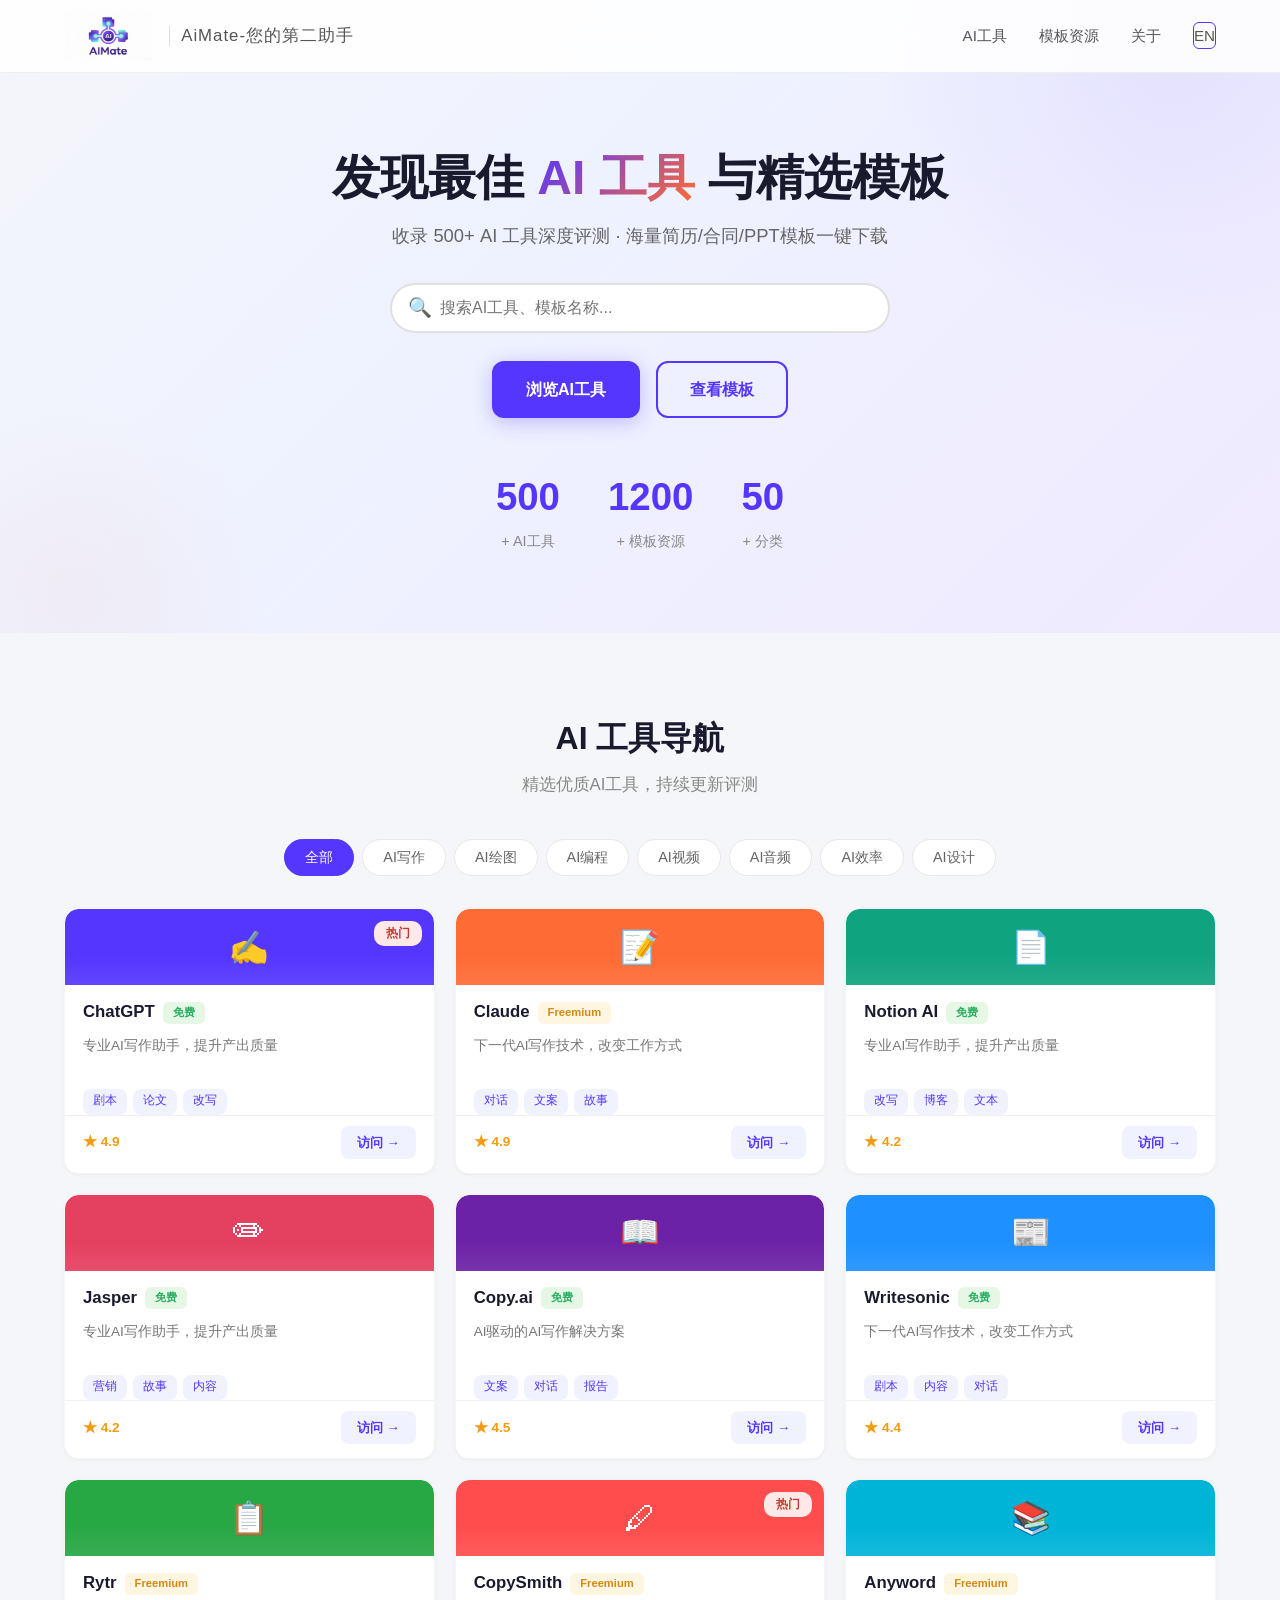
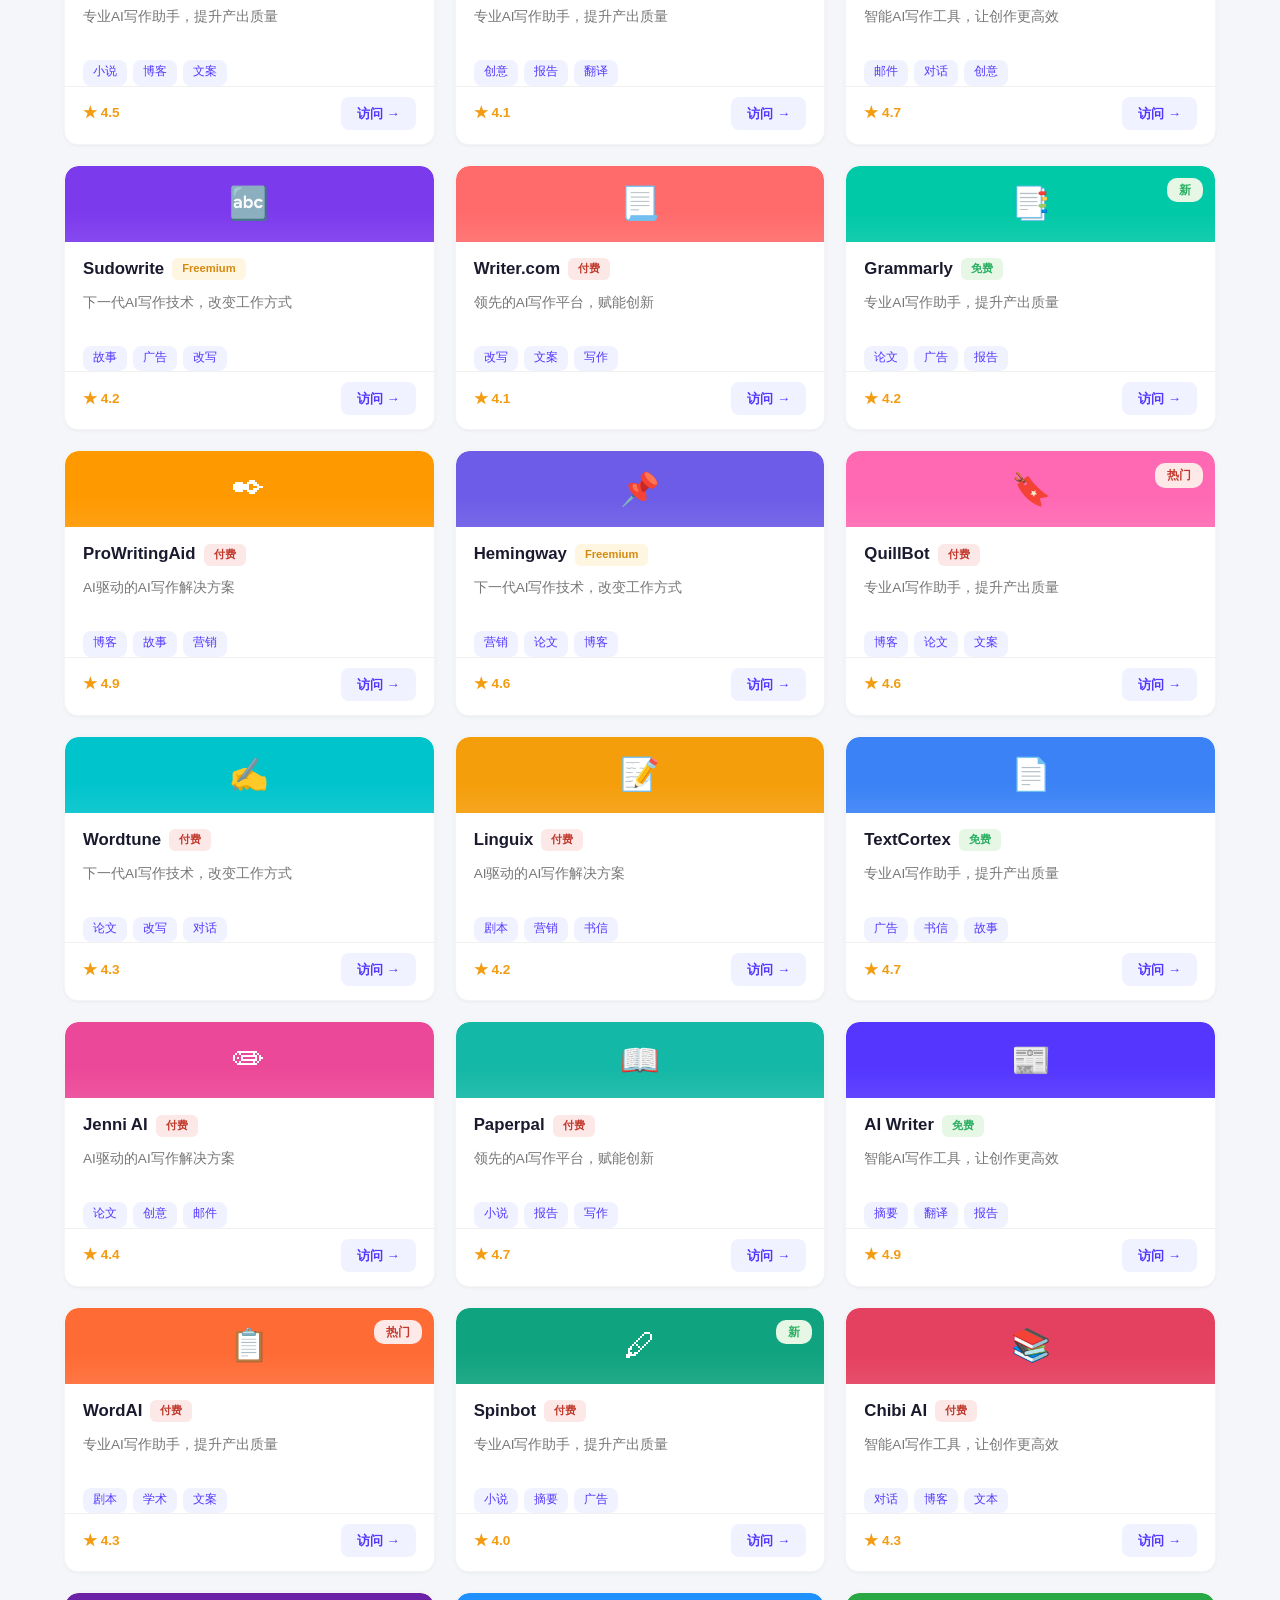
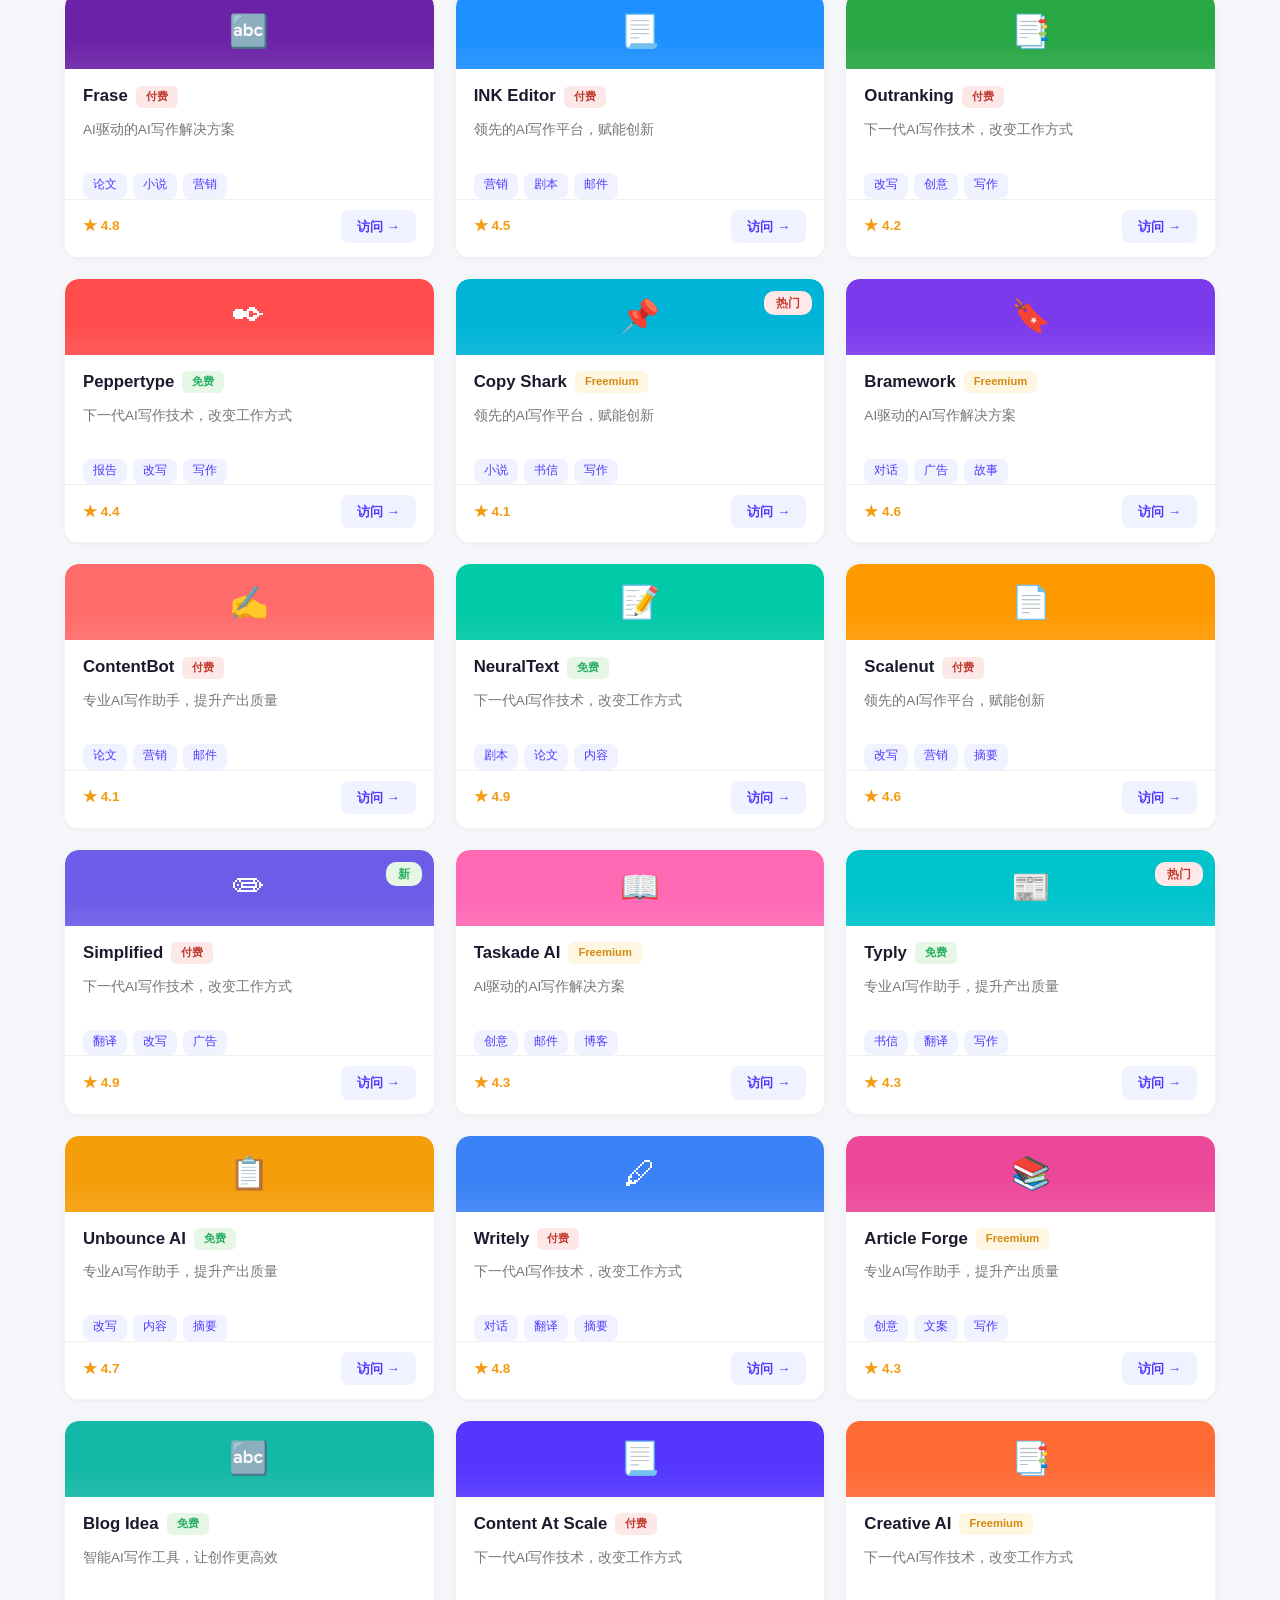
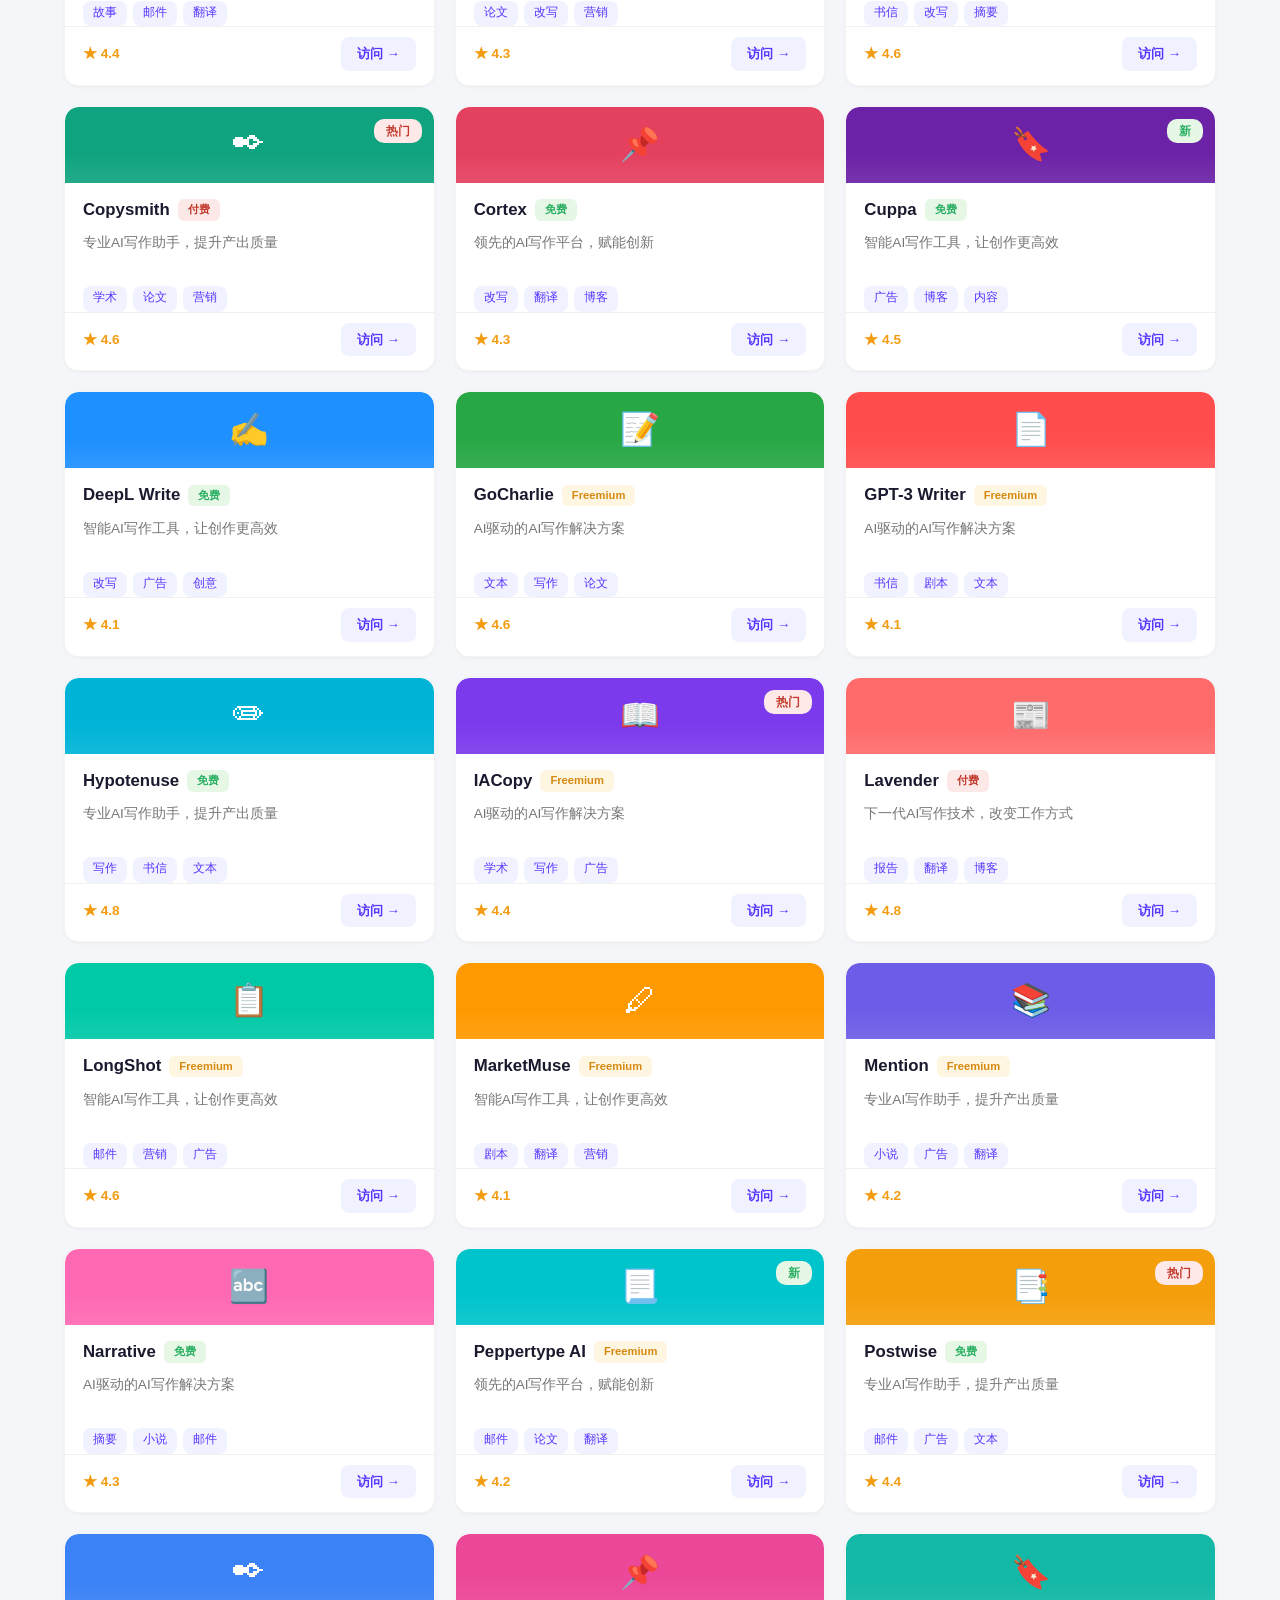
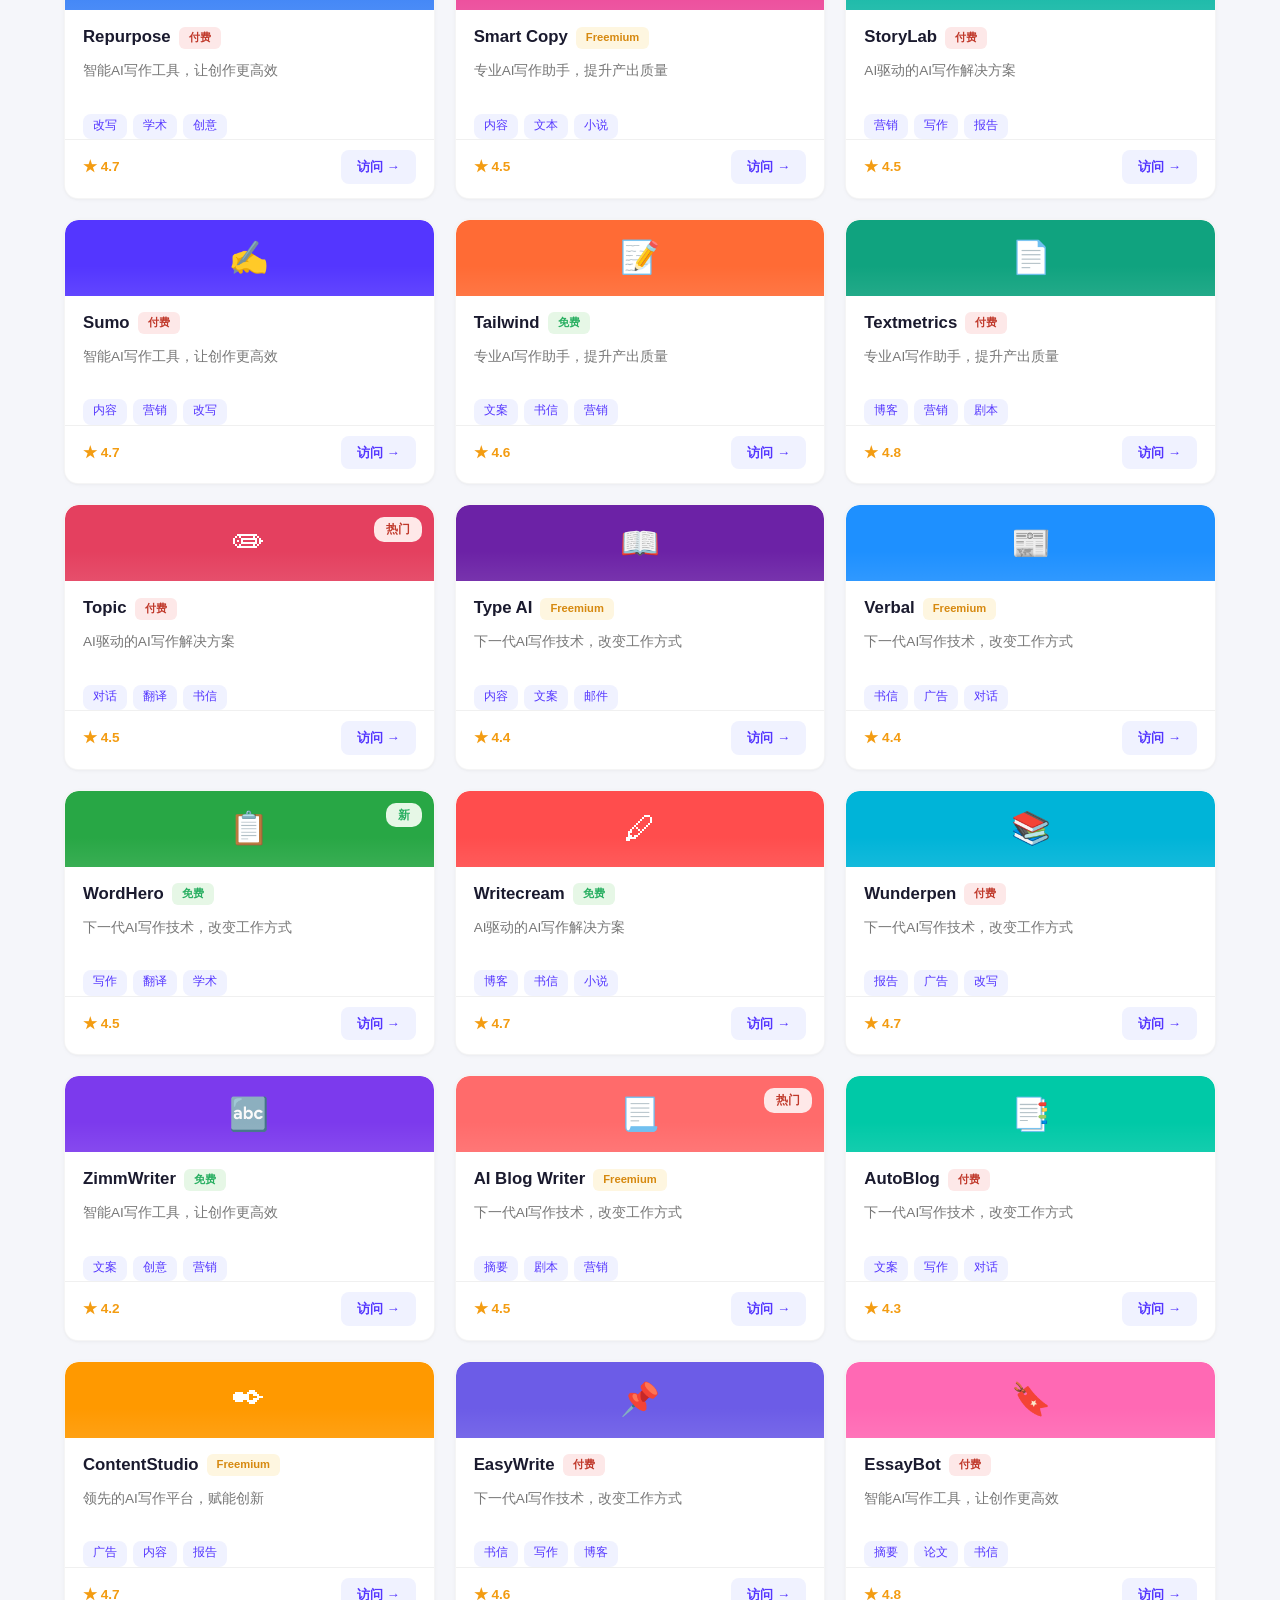
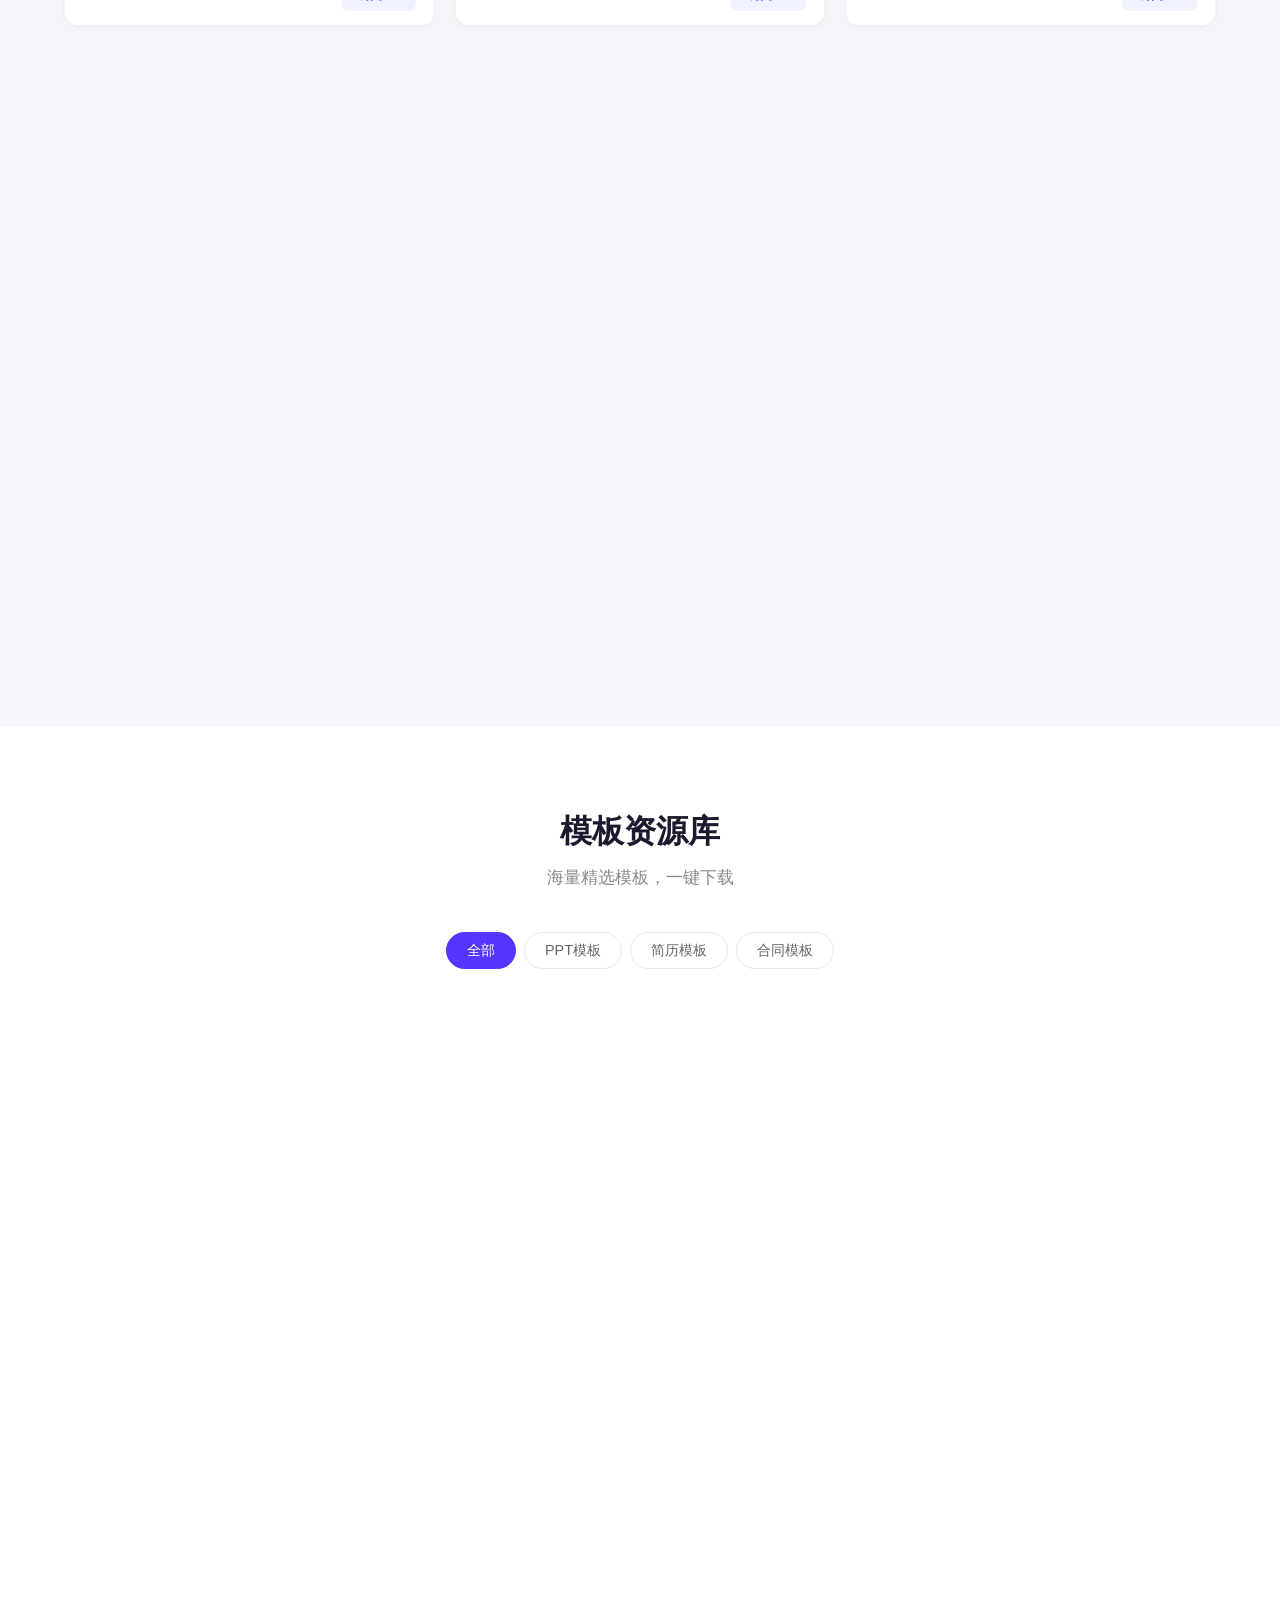
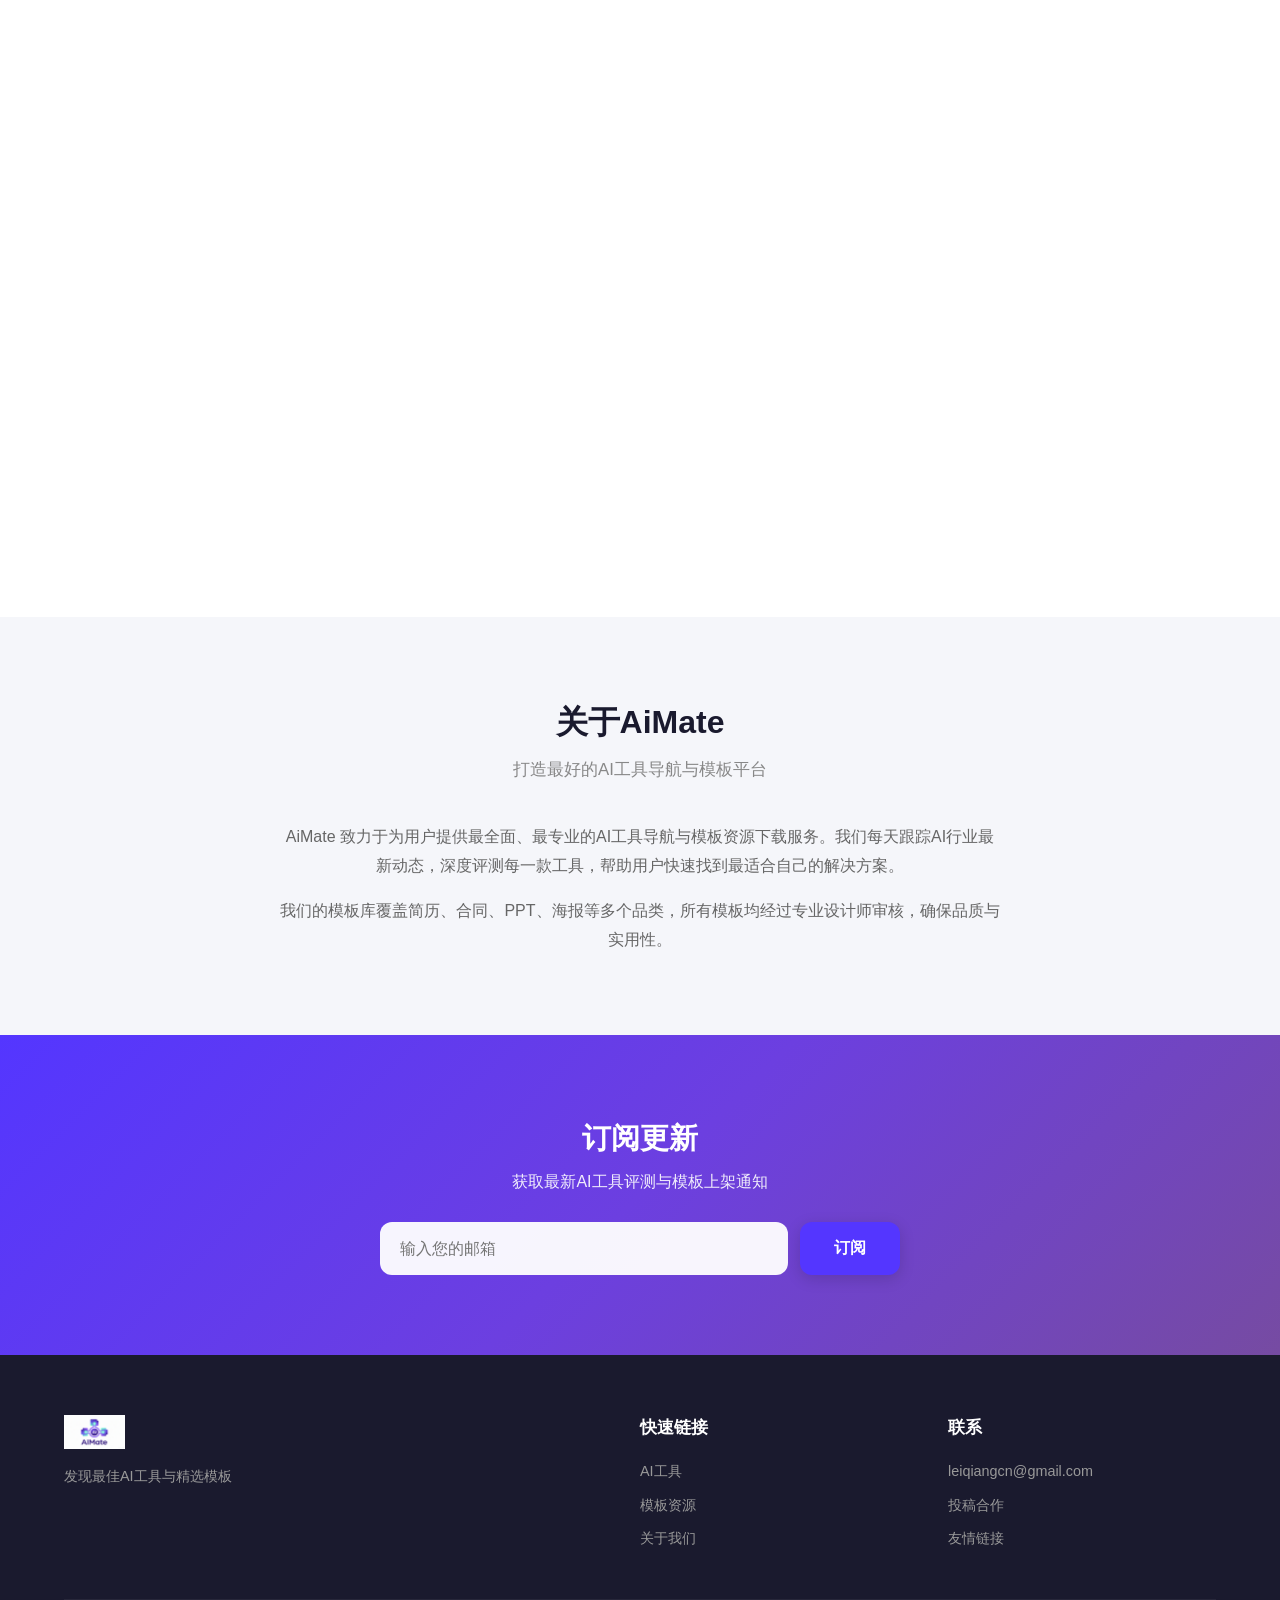
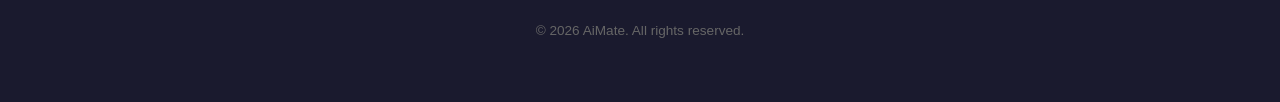
==== commit 786656a4: "Add agent-qa to the Chinese and English tool catalogs Signed-off-by: vostride <pranshuchittora@users" ====
--- a/index.html
+++ b/index.html
@@ -5434,6 +5434,24 @@
                 <div class="card-footer">
                     <span class="rating">★ 4.0</span>
                     <a href="https://www.weaviate.com" target="_blank" rel="nofollow noopener" class="btn-visit">访问 →</a>
+                </div>
+            </div>
+
+            <div class="tool-card" data-category="code" data-name="agent-qa">
+                <div class="card-icon" style="background:#3B82F6">🧪</div>
+                <div class="card-body">
+                    <div class="title-row">
+                        <h3>agent-qa</h3>
+                        <div class="card-price">模型费用另计</div>
+                    </div>
+                    <p>网页、Android 与 iOS AI 测试，具备 memidex 持久记忆、经验证的自我改进、MCP 接入和可回看运行证据。</p>
+                    <div class="card-tags">
+                        <span>MCP</span><span>memidex</span><span>QA</span>
+                    </div>
+                </div>
+                <div class="card-footer">
+                    <span class="rating">未评分</span>
+                    <a href="https://vostride.com" target="_blank" rel="nofollow noopener" class="btn-visit">访问 →</a>
                 </div>
             </div>
 
@@ -10619,5 +10637,16 @@
 <button class="back-to-top" id="backToTop" aria-label="返回顶部">↑</button>
 
 <script src="js/main.js"></script>
+
+<script>
+var _hmt = _hmt || [];
+(function() {
+  var hm = document.createElement("script");
+  hm.src = "https://hm.baidu.com/hm.js?ea770e8c7c1421f1c583720c17cb346e";
+  var s = document.getElementsByTagName("script")[0]; 
+  s.parentNode.insertBefore(hm, s);
+})();
+</script>
+
 </body>
 </html>
